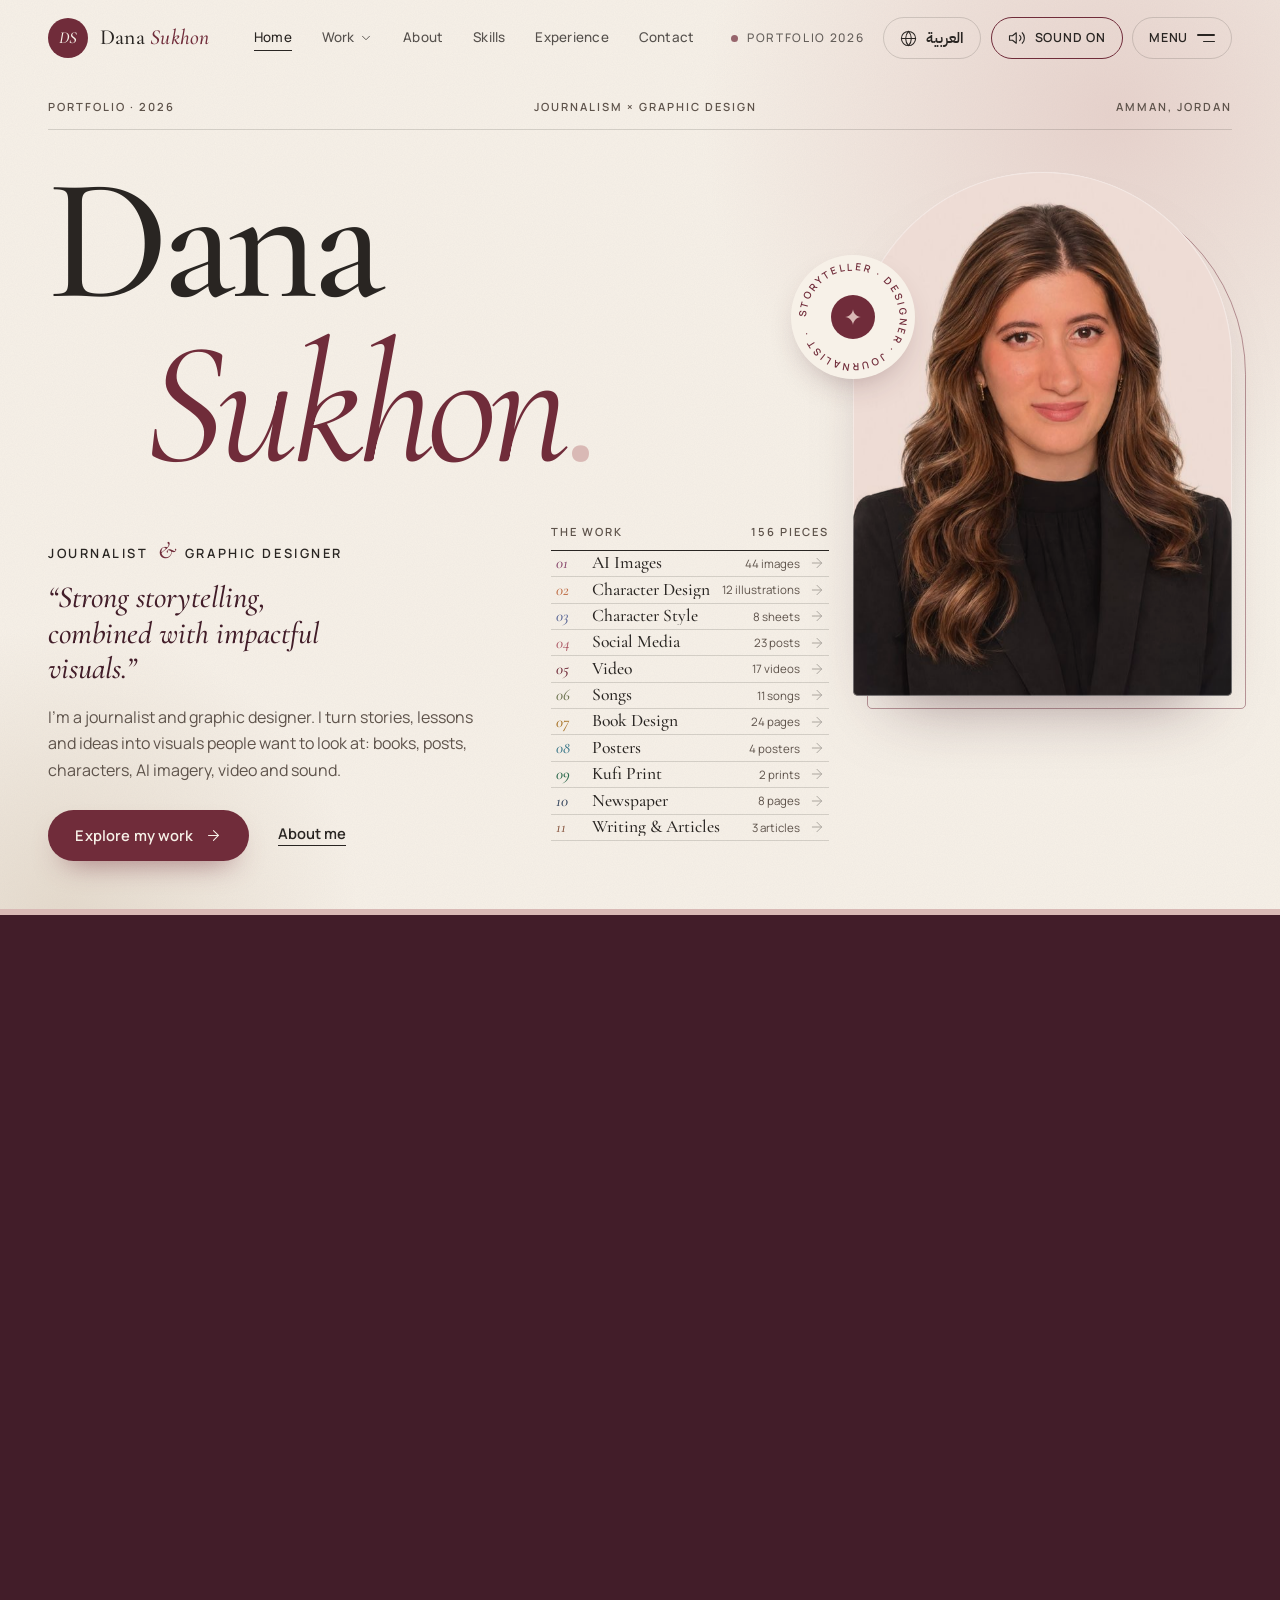
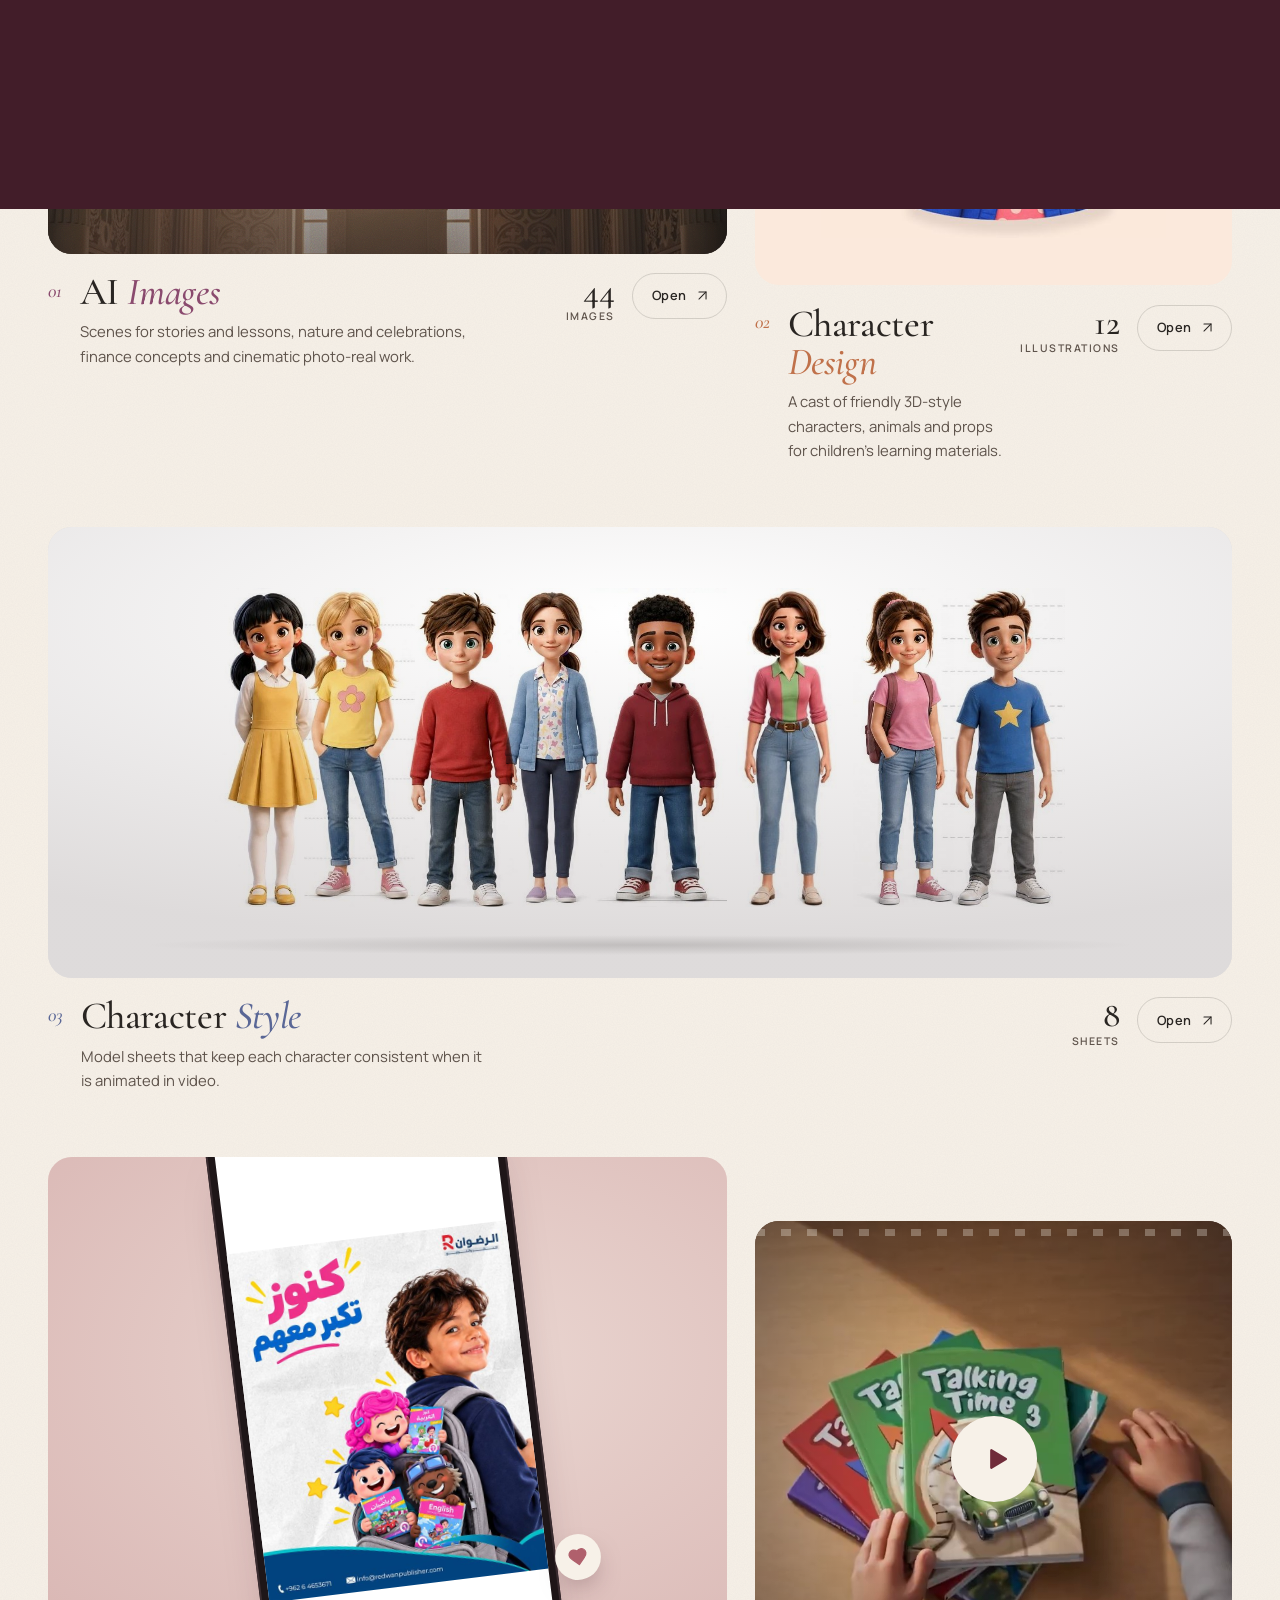
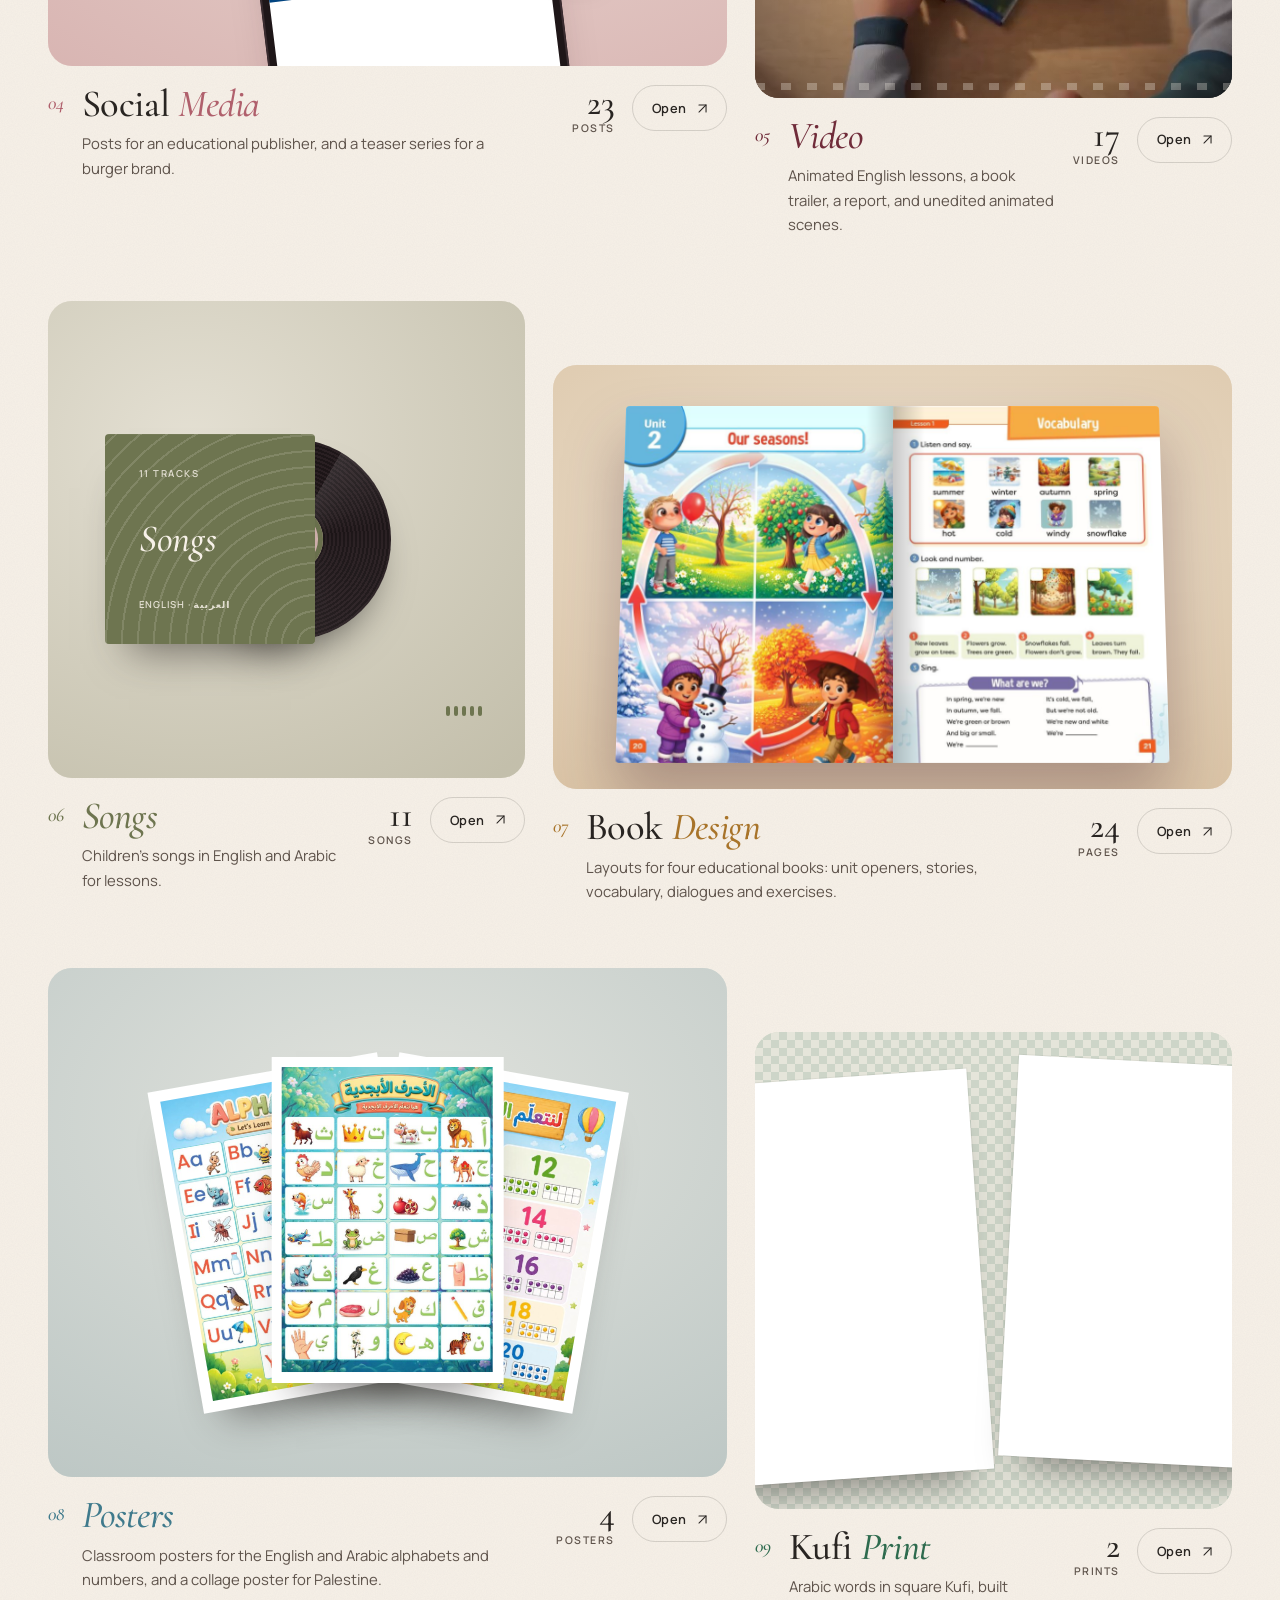
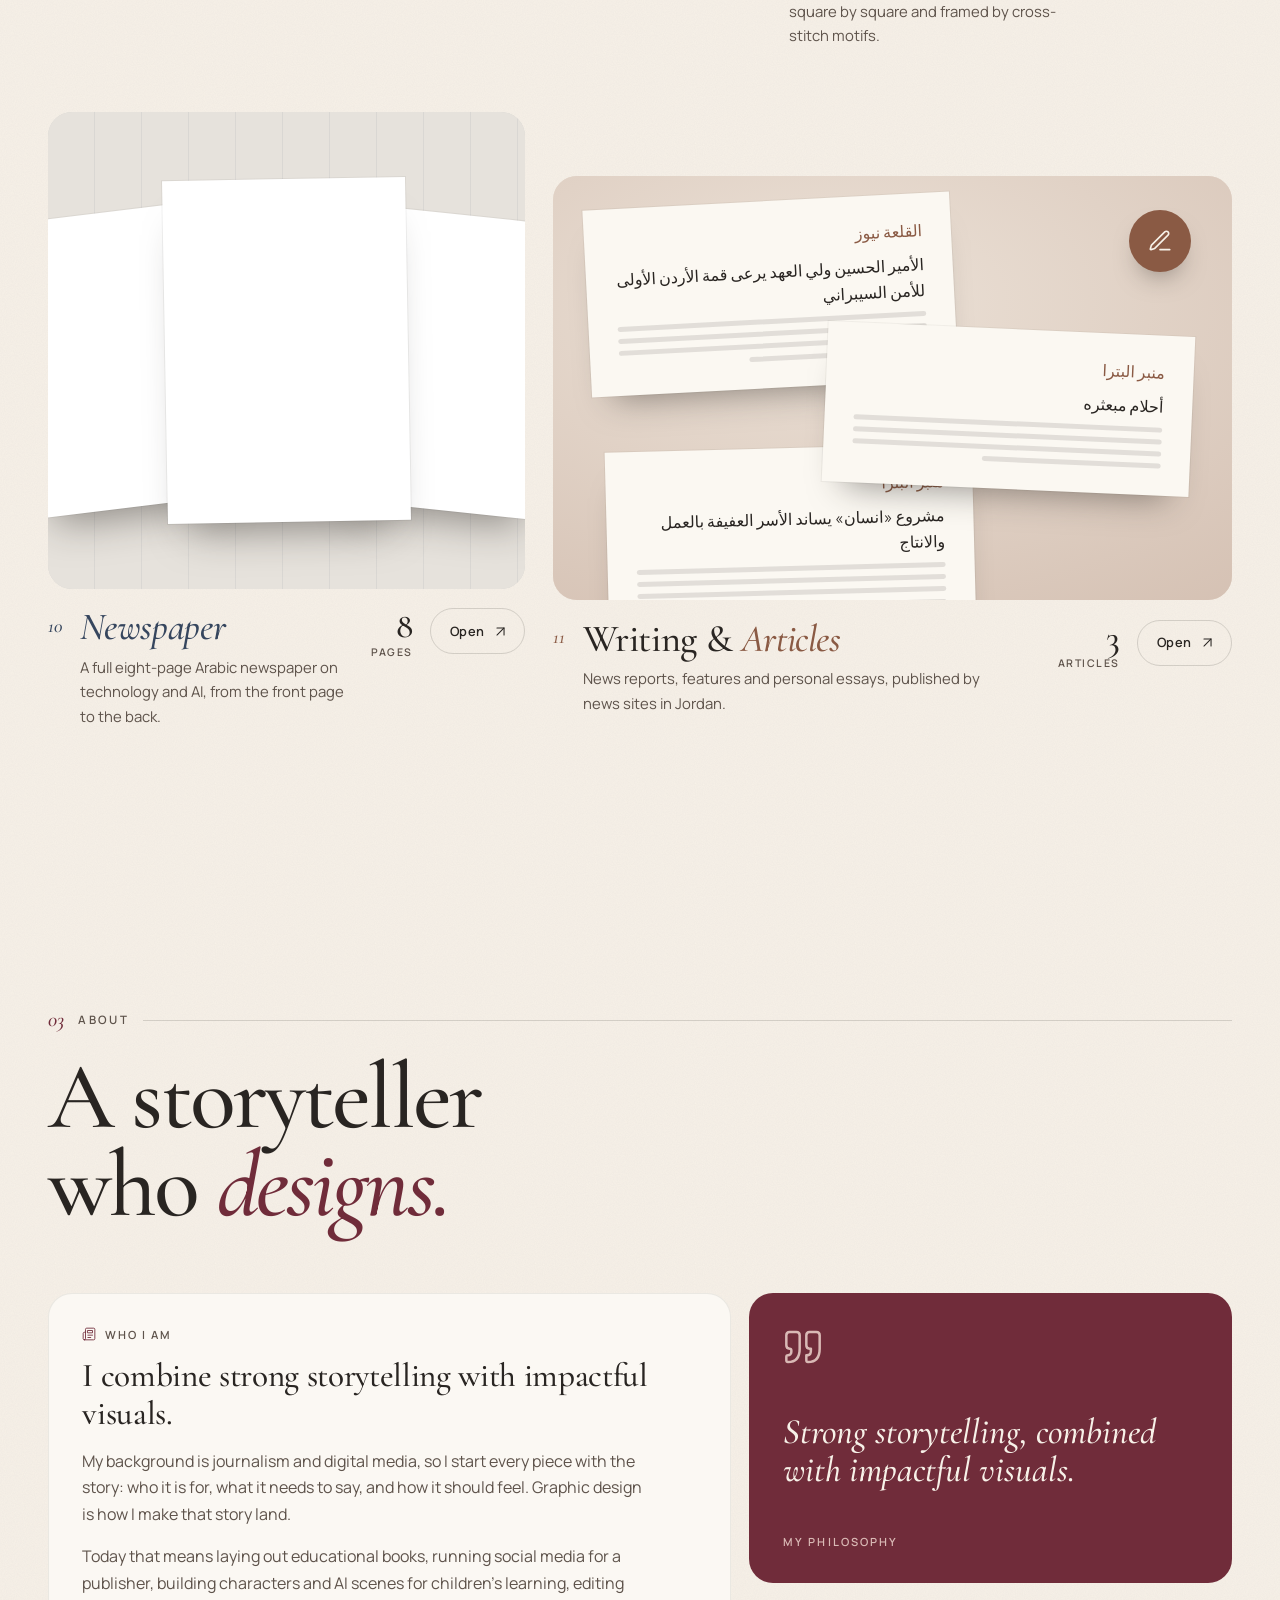
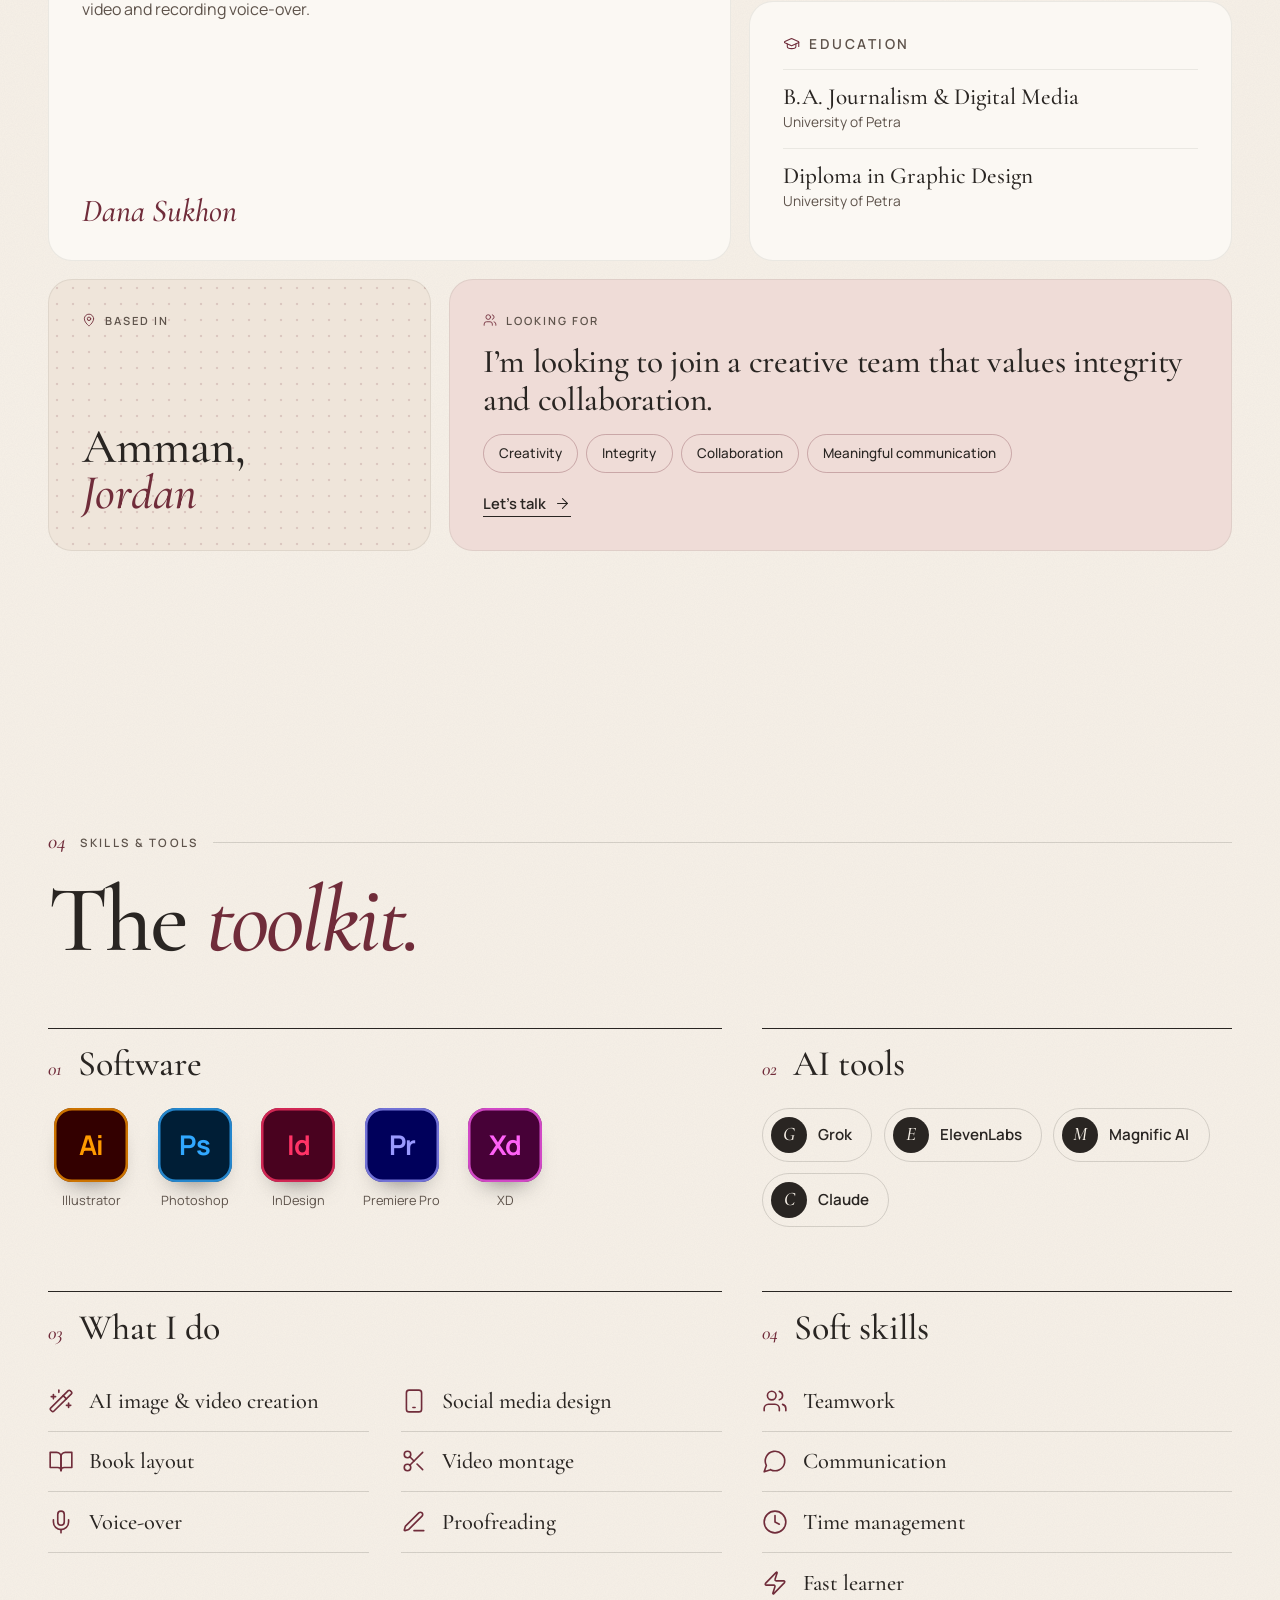
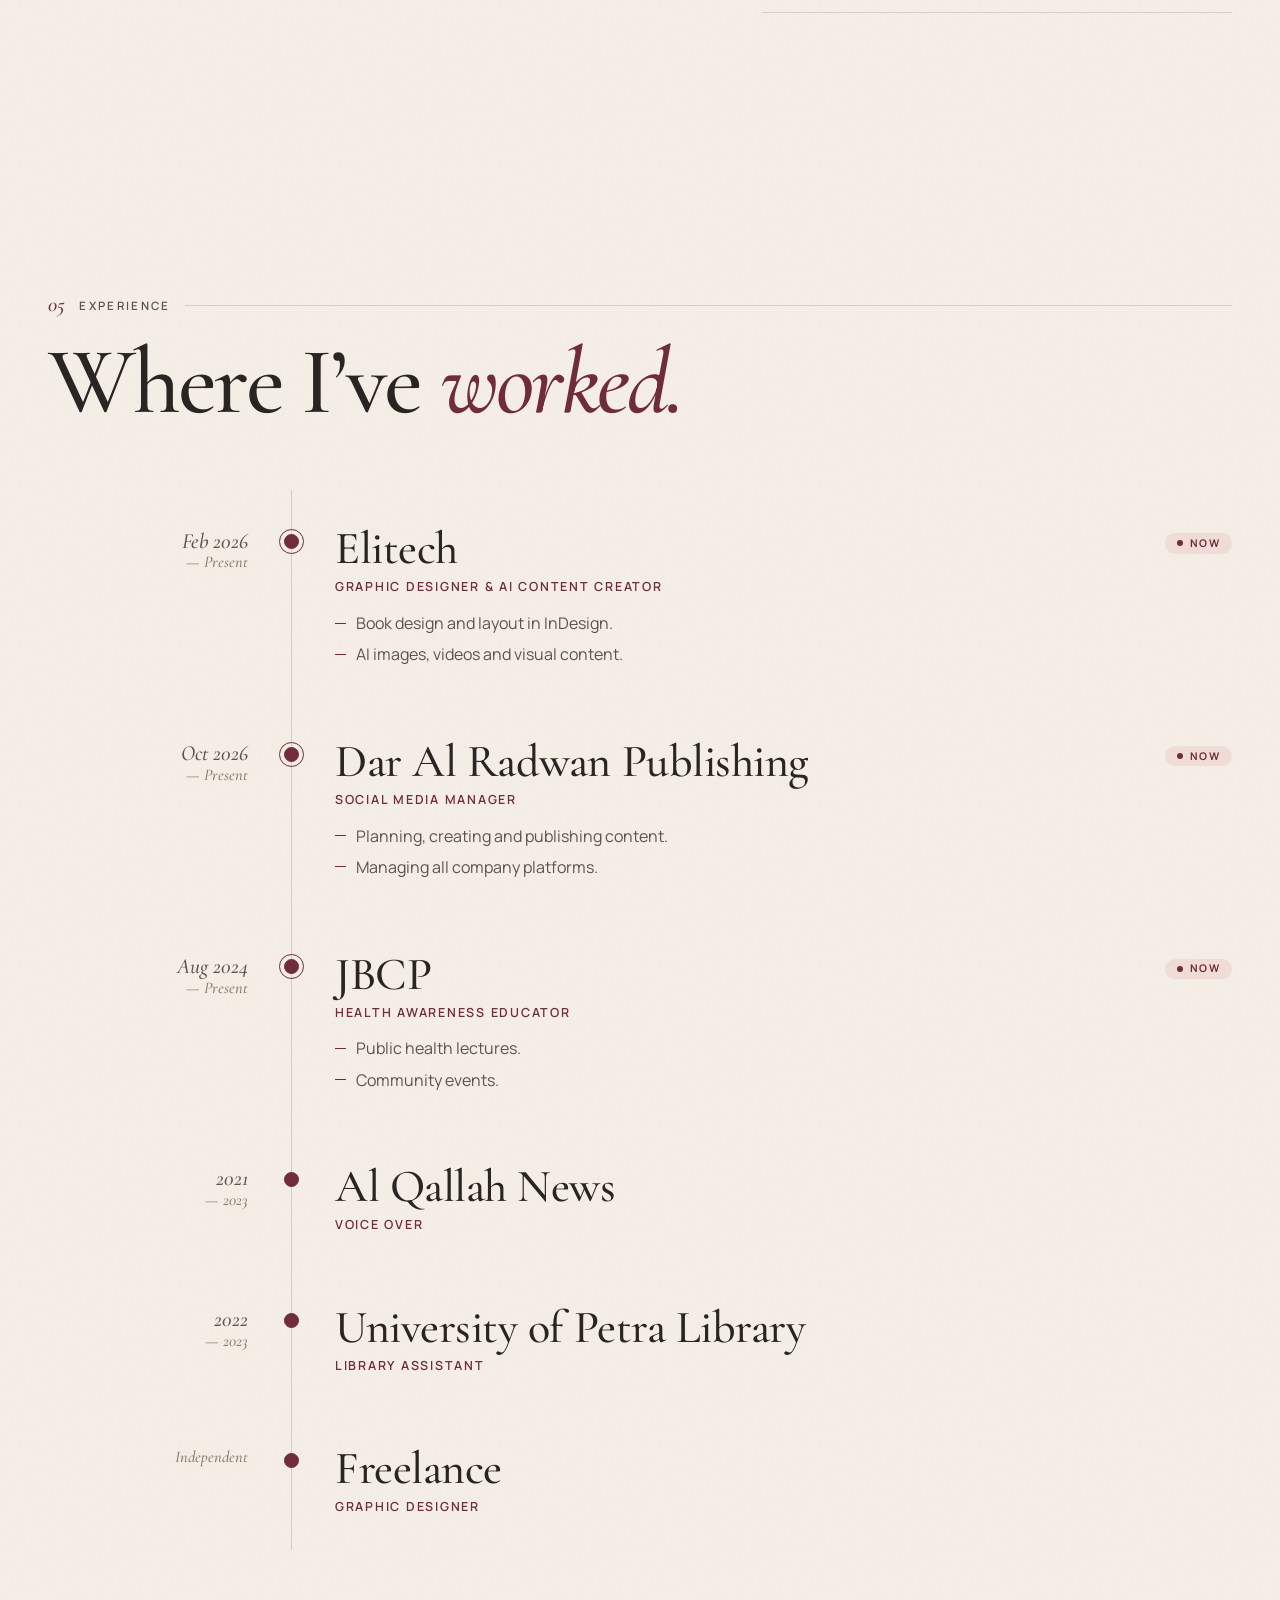
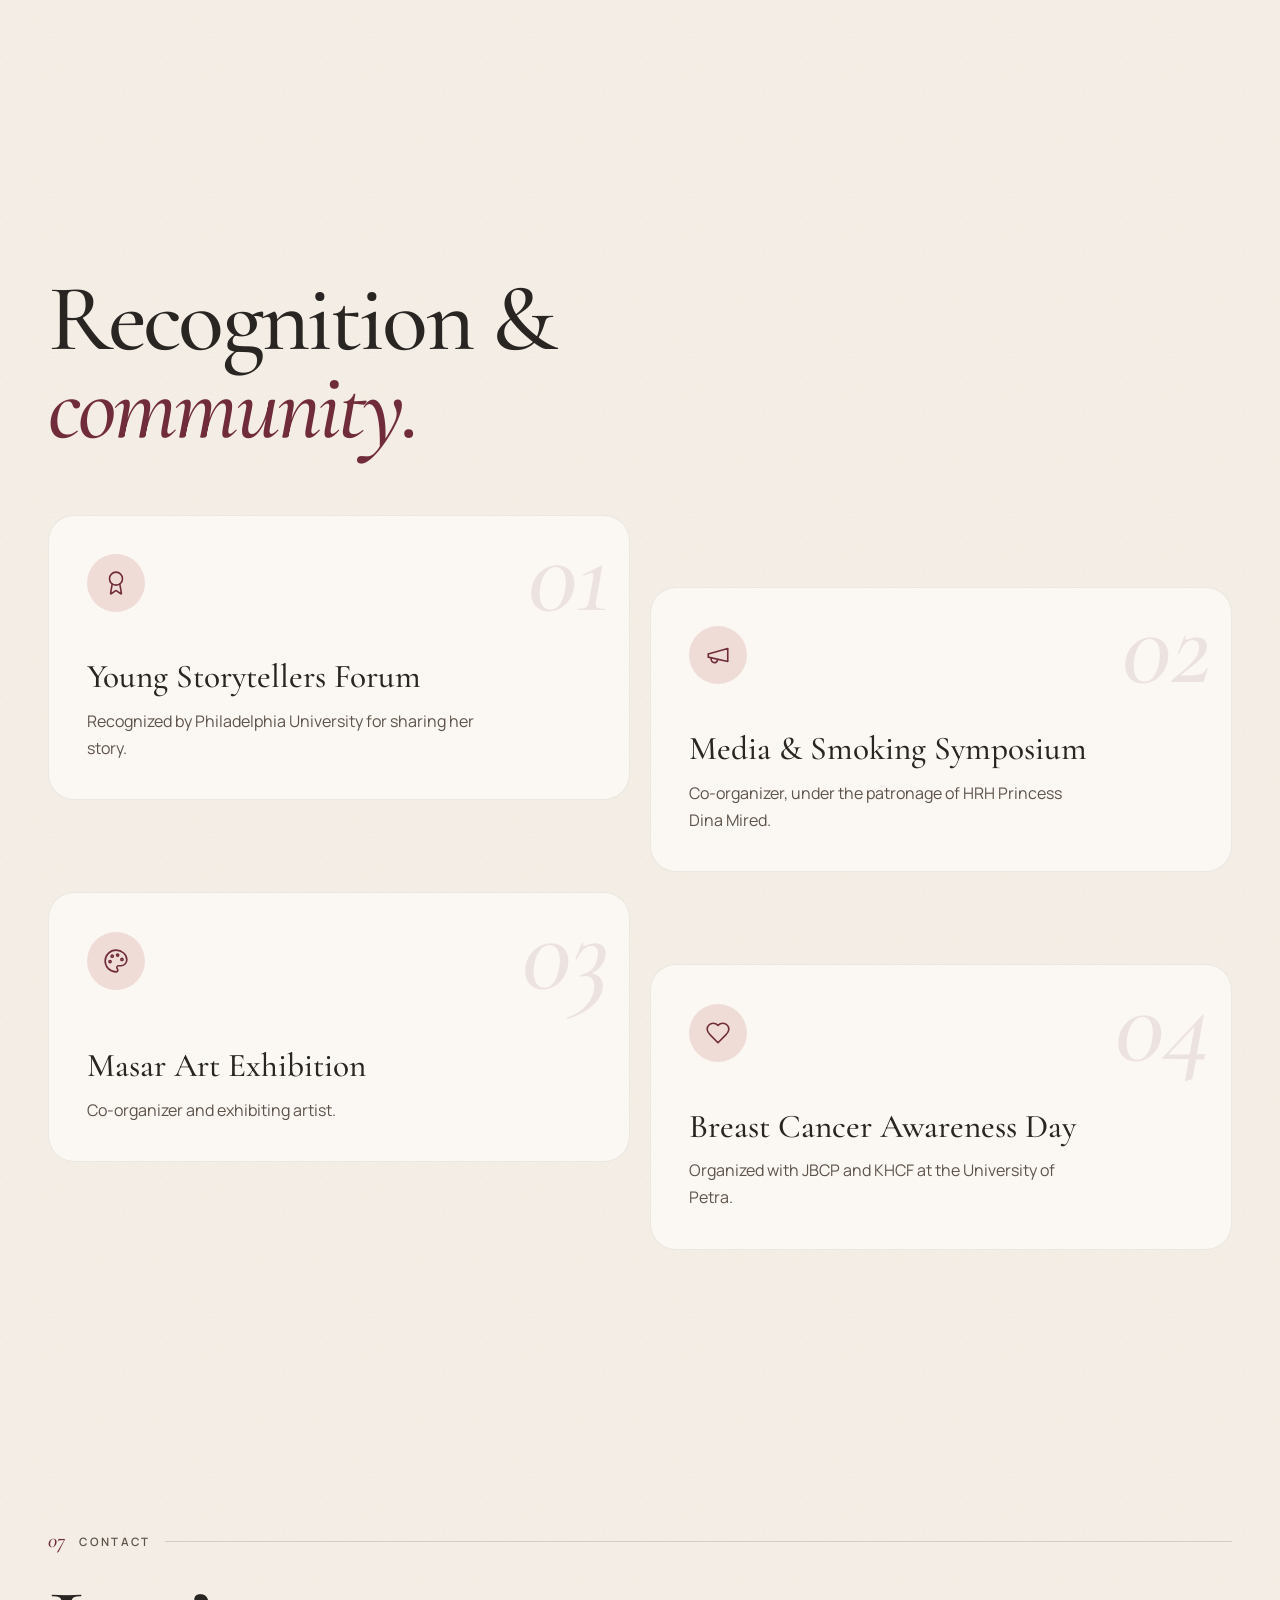
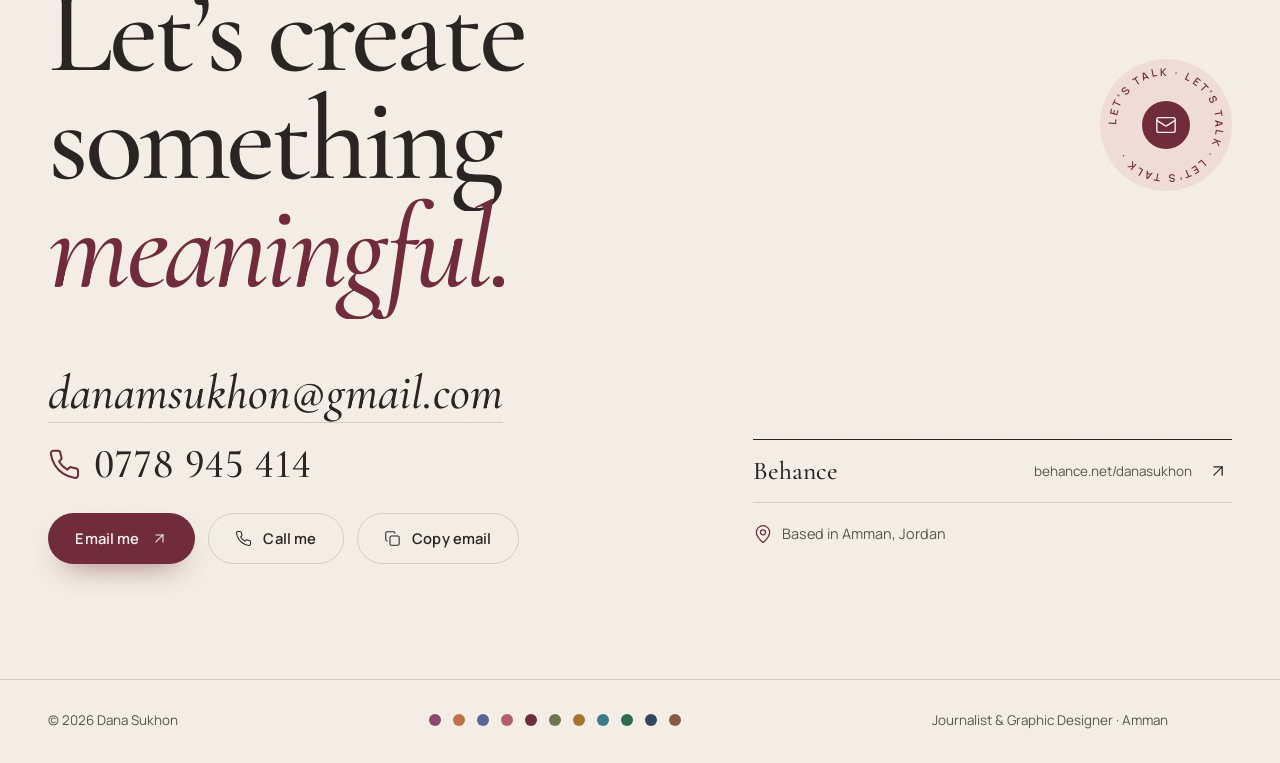
==== index.html @ 4d5aec6c "Arabic version with a language switch button" ====
<!doctype html>
<html lang="en">
<head>
  <meta charset="utf-8">
  <meta name="viewport" content="width=device-width, initial-scale=1, viewport-fit=cover">
  <title>Dana Sukhon · Journalist &amp; Graphic Designer</title>
  <meta name="description" content="Portfolio of Dana Sukhon, journalist and graphic designer in Amman, Jordan: newspaper design, articles, book design, social media, posters, Kufi prints, character design, character model sheets, AI images, video and children’s songs.">
  <meta name="theme-color" content="#F7F1E8">
  <meta property="og:type" content="website">
  <meta property="og:title" content="Dana Sukhon · Journalist & Graphic Designer">
  <meta property="og:description" content="Strong storytelling, combined with impactful visuals.">
  <meta property="og:image" content="assets/images/books/book1-a-p020.jpg">
  <link rel="icon" href="assets/favicon.svg" type="image/svg+xml">
  <link rel="preconnect" href="https://fonts.googleapis.com">
  <link rel="preconnect" href="https://fonts.gstatic.com" crossorigin>
  <link rel="stylesheet" href="https://fonts.googleapis.com/css2?family=Cormorant+Garamond:ital,wght@0,400;0,500;0,600;0,700;1,400;1,500;1,600&family=Manrope:wght@300;400;500;600;700&family=Amiri:ital,wght@0,400;0,700;1,400&family=UnifrakturMaguntia&family=IBM+Plex+Sans+Arabic:wght@300;400;500;600;700&family=Aref+Ruqaa:wght@400;700&display=swap">
  <link rel="stylesheet" href="css/styles.css?v=202611231559">
</head>
<body>
  <a class="skip" href="#main">Skip to content</a>
  <div class="progress" aria-hidden="true"><i></i></div>

  <header class="hdr" id="hdr"></header>

  <main id="main" tabindex="-1">
    <div class="view" id="view-home" data-view="home"></div>
    <div class="view" id="view-cat" data-view="cat" hidden></div>
  </main>

  <footer class="foot" id="foot"></footer>

  <button class="totop" type="button" aria-label="Back to top">
    <svg viewBox="0 0 40 40" aria-hidden="true"><circle cx="20" cy="20" r="18" pathLength="113"/></svg>
    <span class="totop-ic"></span>
  </button>

  <div class="curtain" aria-hidden="true"><span class="cu-title"></span></div>

  <div class="preloader" aria-hidden="true">
    <div class="pl-in">
      <div class="pl-name"><span>Dana</span> <em>Sukhon</em></div>
      <div class="pl-line"><i></i></div>
      <div class="pl-meta"><span>Journalist &amp; Graphic Designer</span><span class="pl-count">0%</span></div>
    </div>
  </div>

  <noscript><p class="noscript">This portfolio needs JavaScript to show the work. Please turn it on, or write to danamsukhon@gmail.com.</p></noscript>

  <script src="assets/images/manifest.js?v=202611231559"></script>
  <script src="js/data.js?v=202611231559"></script>
  <script src="js/i18n-data.js?v=202611231559"></script>
  <script src="js/i18n.js?v=202611231559"></script>
  <script src="js/icons.js?v=202611231559"></script>
  <script src="js/core.js?v=202611231559"></script>
  <script src="js/media.js?v=202611231559"></script>
  <script src="js/views.js?v=202611231559"></script>
  <script src="js/main.js?v=202611231559"></script>
  <script>document.querySelector(".totop-ic").innerHTML = DS.icon("arrow-up");</script>
</body>
</html>
---- css/styles.css ----
/* =====================================================================
   Dana Sukhon - portfolio
   Warm editorial: ivory paper, burgundy ink, dusty pink, serif headlines.
   Each work page swaps --acc for its own accent.
   ===================================================================== */

:root {
  --ivory: #F7F1E8;
  --ivory-2: #EFE5DA;
  --paper: #FBF8F3;
  --burgundy: #702C3A;
  --wine: #421D29;
  --pink: #D9B9B5;
  --blush: #EFDCD7;
  --beige: #CDBDAA;
  --ink: #292522;
  --ink-2: #5E534B;
  --ink-3: #8A7B6E;
  --night: #1C1416;
  --night-2: #261B1E;
  --gold: #E2C17E;
  --line: rgba(41, 37, 34, .16);
  --line-2: rgba(41, 37, 34, .08);
  --acc: var(--burgundy);

  --serif: "Cormorant Garamond", "Amiri", Georgia, "Times New Roman", serif;
  --sans: "Manrope", system-ui, -apple-system, "Segoe UI", Roboto, sans-serif;
  --ar: "Amiri", "Cormorant Garamond", serif;
  --mono: ui-monospace, "SFMono-Regular", Consolas, "Liberation Mono", monospace;

  --ease: cubic-bezier(.2, .7, .2, 1);
  --ease-out: cubic-bezier(.16, 1, .3, 1);
  --ease-io: cubic-bezier(.76, 0, .24, 1);
  --max: 1320px;
  --gut: clamp(16px, 4vw, 48px);
  --hdr: 76px;
  color-scheme: light;
}

/* ---------- base ---------- */
*, *::before, *::after { box-sizing: border-box; }
[hidden] { display: none !important; }
html { -webkit-text-size-adjust: 100%; scroll-behavior: smooth; overflow-x: clip; }
html.locked { overflow: hidden; }
body {
  margin: 0; min-height: 100vh; overflow-x: clip;
  background: var(--ivory);
  background-image: url("data:image/svg+xml,%3Csvg xmlns='http://www.w3.org/2000/svg' width='160' height='160'%3E%3Cfilter id='n'%3E%3CfeTurbulence type='fractalNoise' baseFrequency='.9' numOctaves='2' stitchTiles='stitch'/%3E%3CfeColorMatrix values='0 0 0 0 0.16 0 0 0 0 0.14 0 0 0 0 0.13 0 0 0 .05 0'/%3E%3C/filter%3E%3Crect width='100%25' height='100%25' filter='url(%23n)'/%3E%3C/svg%3E");
  color: var(--ink); font-family: var(--sans); font-size: 16px; line-height: 1.65; font-weight: 400;
  -webkit-font-smoothing: antialiased; text-rendering: optimizeLegibility;
  transition: background-color .6s;
}
html.dark-page body { background-color: var(--night); }
img { max-width: 100%; height: auto; display: block; }
a { color: inherit; }
button { font: inherit; color: inherit; }
h1, h2, h3, h4, p, ul, ol, dl, dd, figure, blockquote { margin: 0; }
ul, ol { padding: 0; list-style: none; }
em { font-style: italic; }
.ar { font-family: var(--ar); font-style: normal; }
:focus-visible { outline: 2px solid var(--burgundy); outline-offset: 3px; border-radius: 6px; }
.is-dark :focus-visible, .dark-page .hdr :focus-visible { outline-color: var(--pink); }
::selection { background: var(--pink); color: var(--wine); }
.ic { width: 1.15em; height: 1.15em; flex: none; vertical-align: -.2em; }
.wrap { width: 100%; max-width: calc(var(--max) + var(--gut) * 2); margin-inline: auto; padding-inline: var(--gut); }
.label { font: 600 .7rem/1.2 var(--sans); letter-spacing: .18em; text-transform: uppercase; color: var(--ink-2); display: inline-flex; align-items: center; gap: .55rem; }
.label .ic { width: 1.25em; height: 1.25em; color: var(--acc); }
.skip { position: fixed; left: 12px; top: -60px; z-index: 300; background: var(--wine); color: var(--ivory); padding: .7rem 1.1rem; border-radius: 999px; text-decoration: none; font-weight: 600; transition: top .3s; }
.skip:focus { top: 12px; }
main { outline: none; }
.noscript { padding: 3rem; font-size: 1.2rem; text-align: center; }

/* dark surfaces */
.is-dark {
  --line: rgba(239, 229, 218, .16); --line-2: rgba(239, 229, 218, .08);
  --ink-2: #C3B2A9; --ink-3: #9C8B82;
  color: var(--ivory-2);
}
.is-dark em { color: var(--pink); }

/* ---------- reveal & split headline motion ---------- */
[data-reveal] { opacity: 0; transform: translateY(30px); transition: opacity 1s var(--ease), transform 1.1s var(--ease-out); transition-delay: calc(var(--d, 0) * 110ms); }
[data-reveal].in { opacity: 1; transform: none; }
.w { display: inline-block; overflow: hidden; vertical-align: top; padding: 0 .04em .14em; margin: 0 -.04em -.14em; }
.wi { display: inline-block; transform: translateY(108%) rotate(4deg); transform-origin: left bottom; transition: transform 1.15s var(--ease-out); transition-delay: calc(var(--i) * 60ms); }
[data-split].in .wi { transform: none; }

/* ---------- buttons & links ---------- */
.btn {
  position: relative; isolation: isolate; overflow: hidden;
  display: inline-flex; align-items: center; justify-content: center; gap: .7rem;
  padding: 1rem 1.65rem; border-radius: 999px; border: 1px solid transparent;
  font: 600 .92rem/1 var(--sans); letter-spacing: .01em; text-decoration: none; cursor: pointer;
  transition: color .35s, border-color .35s, background-color .35s, transform .45s var(--ease), box-shadow .35s;
}
.btn .ic { transition: transform .45s var(--ease); }
.btn:hover .ic { transform: translateX(4px); }
.btn-primary { background: var(--burgundy); color: var(--ivory); box-shadow: 0 14px 30px -16px rgba(112, 44, 58, .8); }
.btn-primary::before { content: ""; position: absolute; inset: 0; z-index: -1; background: var(--wine); border-radius: inherit; transform: translateY(102%); transition: transform .5s var(--ease); }
.btn-primary:hover::before { transform: none; }
.btn-ghost { border-color: var(--line); background: transparent; color: inherit; }
.btn-ghost:hover { background: var(--ink); color: var(--ivory); border-color: var(--ink); }
.is-dark .btn-ghost:hover { background: var(--ivory); color: var(--wine); border-color: var(--ivory); }
.btn-sm { padding: .6rem 1rem; font-size: .8rem; }
.link-u {
  display: inline-flex; align-items: center; gap: .5rem; padding: 0 0 4px; border: 0; background: none; cursor: pointer;
  font: 600 .92rem/1.2 var(--sans); color: inherit; text-decoration: none;
  background-image: linear-gradient(currentColor, currentColor); background-repeat: no-repeat; background-size: 100% 1px; background-position: 0 100%;
}
.link-u:hover { animation: uline .75s var(--ease); }
.link-u .ic { transition: transform .4s var(--ease); }
.link-u:hover .ic { transform: translateX(3px); }
@keyframes uline { 0% { background-size: 100% 1px; background-position: 100% 100%; } 45% { background-size: 0 1px; background-position: 100% 100%; } 46% { background-position: 0 100%; } 100% { background-size: 100% 1px; background-position: 0 100%; } }
.round {
  width: 52px; height: 52px; flex: none; border-radius: 50%; border: 1px solid var(--line); background: transparent; color: inherit;
  display: grid; place-items: center; cursor: pointer; transition: background .3s, color .3s, border-color .3s, transform .3s var(--ease);
}
.round .ic { width: 20px; height: 20px; }
.round:hover:not(:disabled) { background: var(--ink); color: var(--ivory); border-color: var(--ink); }
.is-dark .round:hover:not(:disabled) { background: var(--ivory); color: var(--wine); border-color: var(--ivory); }
.round:active:not(:disabled) { transform: scale(.92); }
.round:disabled { opacity: .28; cursor: default; }
.chip-btn {
  display: inline-flex; align-items: center; gap: .55rem; padding: .55rem 1.05rem; border-radius: 999px;
  border: 1px solid var(--line); background: transparent; color: inherit; text-decoration: none; cursor: pointer;
  font: 500 .85rem/1 var(--sans); transition: background .3s, color .3s, border-color .3s;
}
.chip-btn span { font-size: .7rem; min-width: 1.6em; height: 1.6em; padding: 0 .35em; border-radius: 999px; display: inline-grid; place-items: center; background: var(--line-2); }
.chip-btn:hover { border-color: var(--acc); }
.chip-btn[aria-pressed="true"] { background: var(--acc); border-color: var(--acc); color: var(--ivory); }
.chip-btn[aria-pressed="true"] span { background: rgba(255, 255, 255, .2); }

/* ---------- progress bar & back to top ---------- */
.progress { position: fixed; inset: 0 0 auto; height: 2px; z-index: 70; pointer-events: none; }
.progress i { display: block; height: 100%; background: var(--page-acc, var(--burgundy)); transform-origin: left; transform: scaleX(0); }
.dark-page .progress i { background: var(--pink); }
.totop {
  position: fixed; right: 18px; bottom: 18px; z-index: 55; width: 54px; height: 54px; border-radius: 50%;
  border: 0; background: var(--paper); color: var(--ink); cursor: pointer; display: grid; place-items: center;
  box-shadow: 0 10px 30px -12px rgba(41, 37, 34, .35); opacity: 0; transform: translateY(20px) scale(.9); pointer-events: none;
  transition: opacity .4s, transform .5s var(--ease);
}
.totop.on { opacity: 1; transform: none; pointer-events: auto; }
.totop > svg { position: absolute; inset: 0; width: 100%; height: 100%; transform: rotate(-90deg); }
.totop circle { fill: none; stroke: var(--burgundy); stroke-width: 1.5; stroke-dasharray: 113; stroke-dashoffset: 113; }
.totop-ic .ic { width: 20px; height: 20px; transition: transform .4s var(--ease); }
.totop:hover .totop-ic .ic { transform: translateY(-3px); }
.dark-page .totop { background: var(--night-2); color: var(--ivory); }
.dark-page .totop circle { stroke: var(--pink); }

/* ---------- header ---------- */
.hdr { position: fixed; inset: 0 0 auto; z-index: 60; transition: transform .5s var(--ease), background-color .4s, border-color .4s, color .4s; border-bottom: 1px solid transparent; }
.hdr.solid { background: color-mix(in srgb, var(--ivory) 84%, transparent); -webkit-backdrop-filter: blur(16px) saturate(1.2); backdrop-filter: blur(16px) saturate(1.2); border-bottom-color: var(--line-2); }
.hdr.tuck { transform: translateY(-100%); }
.dark-page .hdr { color: var(--ivory); }
.dark-page .hdr.solid { background: color-mix(in srgb, var(--night) 82%, transparent); border-bottom-color: rgba(255, 255, 255, .08); }
.hdr-in { max-width: 1560px; margin: 0 auto; height: var(--hdr); padding: 0 var(--gut); display: flex; align-items: center; gap: 1.5rem; }
.brand { display: inline-flex; align-items: center; gap: .75rem; text-decoration: none; margin-inline-end: auto; }
.brand-mark { width: 40px; height: 40px; border-radius: 50%; background: var(--burgundy); color: var(--ivory); display: grid; place-items: center; font: italic 500 1.05rem/1 var(--serif); letter-spacing: .02em; transition: transform .6s var(--ease); }
.brand:hover .brand-mark { transform: rotate(-12deg) scale(1.06); }
.brand-name { font: 500 1.35rem/1 var(--serif); letter-spacing: .01em; }
.brand-name em { color: var(--burgundy); }
.dark-page .brand-name em { color: var(--pink); }
.hdr-nav { display: flex; gap: .25rem; }
.hdr-nav a { position: relative; padding: .5rem .8rem; text-decoration: none; font: 500 .84rem/1 var(--sans); letter-spacing: .02em; color: inherit; opacity: .78; transition: opacity .3s; }
.hdr-nav a::after { content: ""; position: absolute; left: .8rem; right: .8rem; bottom: .15rem; height: 1px; background: currentColor; transform: scaleX(0); transform-origin: right; transition: transform .45s var(--ease); }
.hdr-nav a:hover { opacity: 1; }
.hdr-nav a:hover::after, .hdr-nav a[aria-current="page"]::after { transform: scaleX(1); transform-origin: left; }
.hdr-nav a[aria-current="page"] { opacity: 1; }
.hdr-tools { display: flex; align-items: center; gap: .6rem; }
.where { display: inline-flex; align-items: center; gap: .55rem; font: 500 .74rem/1 var(--sans); letter-spacing: .14em; text-transform: uppercase; opacity: .7; margin-inline-end: .6rem; white-space: nowrap; }
.where .dot { width: 7px; height: 7px; border-radius: 50%; background: var(--burgundy); transition: background .4s; }
.hbtn { display: inline-flex; align-items: center; gap: .55rem; height: 42px; padding: 0 1rem; border-radius: 999px; border: 1px solid var(--line); background: transparent; color: inherit; cursor: pointer; font: 600 .78rem/1 var(--sans); letter-spacing: .06em; text-transform: uppercase; transition: background .3s, color .3s, border-color .3s; }
.dark-page .hdr .hbtn { border-color: rgba(255, 255, 255, .2); }
.hbtn:hover { background: var(--ink); color: var(--ivory); border-color: var(--ink); }
.dark-page .hdr .hbtn:hover { background: var(--ivory); color: var(--wine); }
.hbtn .ic { width: 18px; height: 18px; }
.sound-btn.on { border-color: var(--burgundy); }
.sound-btn.on .w1, .sound-btn.on .w2 { animation: wave 1.6s ease-in-out infinite; }
.sound-btn.on .w2 { animation-delay: .25s; }
@keyframes wave { 0%, 100% { opacity: 1; } 50% { opacity: .25; } }
.burger { display: grid; gap: 5px; width: 18px; }
.burger i { display: block; height: 1.5px; background: currentColor; border-radius: 2px; transition: transform .4s var(--ease), width .4s var(--ease); }
.burger i:last-child { width: 65%; justify-self: end; }
.menu-btn:hover .burger i:last-child { width: 100%; }

/* Work dropdown in the header */
.nav-drop { position: relative; }
.nav-drop > a { display: inline-flex; align-items: center; gap: .3rem; }
.nav-drop .chev { width: 14px; height: 14px; transition: transform .35s var(--ease); }
.nav-drop:hover .chev, .nav-drop:focus-within .chev { transform: rotate(180deg); }
.drop { position: absolute; top: calc(100% + 14px); left: 50%; width: 330px; padding: .9rem .6rem .6rem; border-radius: 20px; background: var(--paper); color: var(--ink); border: 1px solid var(--line-2); box-shadow: 0 30px 60px -30px rgba(66, 29, 41, .45); opacity: 0; visibility: hidden; transform: translate(-50%, 8px); transition: opacity .3s, transform .4s var(--ease), visibility .3s; }
.drop::before { content: ""; position: absolute; left: 0; right: 0; top: -16px; height: 16px; }
.nav-drop:hover .drop, .nav-drop:focus-within .drop { opacity: 1; visibility: visible; transform: translate(-50%, 0); }
.drop .label { display: block; padding: 0 .6rem .5rem; }
.hdr-nav .drop a { display: grid; grid-template-columns: 1.8rem 1fr auto; align-items: baseline; gap: .4rem; padding: .7rem .6rem; border-radius: 12px; opacity: 1; text-decoration: none; transition: background .25s; }
.hdr-nav .drop a::after { display: none; }
.hdr-nav .drop a:hover, .hdr-nav .drop a[aria-current="page"] { background: color-mix(in srgb, var(--c) 12%, transparent); }
.dr-no { font: italic 500 1rem/1 var(--serif); color: var(--c); }
.dr-t { font: 500 1.3rem/1 var(--serif); }
.dr-n { font-size: .72rem; color: var(--ink-2); }

/* discipline bar on work pages */
.cat-switch { display: none; border-top: 1px solid var(--line-2); }
html:not([data-view="home"]) .cat-switch { display: block; }
html:not([data-view="home"]) .hdr { background: color-mix(in srgb, var(--ivory) 90%, transparent); -webkit-backdrop-filter: blur(16px) saturate(1.2); backdrop-filter: blur(16px) saturate(1.2); border-bottom-color: var(--line-2); }
html.dark-page .hdr { background: color-mix(in srgb, var(--night) 88%, transparent); border-bottom-color: rgba(255, 255, 255, .08); }
.dark-page .cat-switch { border-top-color: rgba(255, 255, 255, .08); }
html:not([data-view="home"]) .where { display: none; }
.cs-in { max-width: 1560px; height: 52px; margin: 0 auto; padding: 0 var(--gut); display: flex; align-items: center; gap: .3rem; overflow-x: auto; scrollbar-width: none; }
.cs-in::-webkit-scrollbar { display: none; }
.cat-switch a { flex: none; display: inline-flex; align-items: center; gap: .45rem; padding: .5rem .9rem; border-radius: 999px; text-decoration: none; font: 500 .84rem/1 var(--sans); color: inherit; opacity: .8; transition: background .3s, color .3s, opacity .3s; }
.cat-switch a b { font-size: .68rem; font-weight: 600; opacity: .65; }
.cs-no { font: italic 500 .98rem/1 var(--serif); color: var(--c); }
.cat-switch a:hover { opacity: 1; background: color-mix(in srgb, var(--c, var(--ink)) 12%, transparent); }
.cat-switch a[aria-current="page"] { opacity: 1; background: var(--c); color: var(--ivory); }
.cat-switch a[aria-current="page"] .cs-no, .cat-switch a[aria-current="page"] b { color: rgba(255, 255, 255, .85); opacity: 1; }
.cs-all { border: 1px solid var(--line); margin-inline-end: .6rem; }
.dark-page .cs-all { border-color: rgba(255, 255, 255, .2); }
.cs-all .ic { width: 15px; height: 15px; }

/* ---------- full-screen menu ---------- */
.menu { position: fixed; inset: 0; z-index: 85; }
.menu-panel { position: absolute; inset: 0; background: var(--wine); color: var(--ivory); clip-path: inset(0 0 100% 0); transition: clip-path .75s var(--ease-io); overflow-y: auto; }
.menu.on .menu-panel { clip-path: inset(0 0 0 0); }
.menu-in { min-height: 100%; display: flex; flex-direction: column; padding-top: 18px; padding-bottom: 28px; }
.menu-top { height: calc(var(--hdr) - 18px); display: flex; justify-content: space-between; align-items: center; }
.menu-top .label { color: var(--pink); }
.menu-close { border-color: rgba(255, 255, 255, .25) !important; }
.menu-close:hover { background: var(--ivory) !important; color: var(--wine) !important; }
.menu-grid { flex: 1; display: grid; grid-template-columns: 1.25fr 1fr; gap: clamp(2rem, 6vw, 6rem); align-items: center; padding: 3vh 0; }
.menu-main .label { color: var(--pink); margin-bottom: .8rem; display: block; }
.menu-main li, .menu-work li { opacity: 0; transform: translateY(40px); transition: opacity .6s var(--ease), transform .8s var(--ease-out); transition-delay: calc(var(--i) * 55ms + 250ms); }
.menu.on .menu-main li, .menu.on .menu-work li { opacity: 1; transform: none; }
.menu-main a { display: flex; align-items: baseline; gap: 1.2rem; padding: .2rem 0; text-decoration: none; color: inherit; }
.mm-no { font: italic 400 1rem/1 var(--serif); color: var(--pink); width: 2rem; }
.mm-t { font: 500 clamp(1.9rem, 3.6vw, 3.1rem)/1.1 var(--serif); letter-spacing: -.02em; transition: transform .5s var(--ease), color .3s; display: inline-block; }
.menu-main a:hover .mm-t, .menu-main a[aria-current="page"] .mm-t { transform: translateX(14px); font-style: italic; color: var(--pink); }
.menu-work .label { color: var(--pink); margin-bottom: 1rem; display: block; }
.menu-work a { display: grid; grid-template-columns: 14px 1fr auto; gap: 1rem; align-items: center; padding: 1rem 0; border-bottom: 1px solid rgba(255, 255, 255, .12); text-decoration: none; color: inherit; transition: padding .4s var(--ease); }
.menu-work a:hover, .menu-work a[aria-current="page"] { padding-inline-start: .7rem; }
.menu-work .dot { width: 10px; height: 10px; border-radius: 50%; background: var(--c); box-shadow: 0 0 0 3px color-mix(in srgb, var(--c) 30%, transparent); }
.mw-t { font: 500 clamp(1.8rem, 3.4vw, 2.9rem)/1.05 var(--serif); }
.menu-work a:hover .mw-t, .menu-work a[aria-current="page"] .mw-t { font-style: italic; color: var(--pink); }
.mw-n { font-size: .78rem; color: var(--pink); letter-spacing: .06em; }
.menu-foot { display: flex; flex-wrap: wrap; gap: .8rem 2rem; align-items: center; padding-top: 1.4rem; border-top: 1px solid rgba(255, 255, 255, .12); font-size: .88rem; color: rgba(247, 241, 232, .8); }
.menu-foot a { display: inline-flex; gap: .5rem; align-items: center; text-decoration: none; }
.menu-foot a:hover { color: var(--pink); }
.menu-foot span { margin-inline-start: auto; }

/* ---------- page curtain ---------- */
.curtain { position: fixed; inset: 0; z-index: 95; background: var(--wine); display: grid; place-items: center; transform: translateY(101%); pointer-events: none; }
.curtain::before { content: ""; position: absolute; inset: 0 0 auto; height: 6px; background: var(--c, var(--pink)); }
.curtain.in { transform: none; transition: transform .62s var(--ease-io); pointer-events: auto; }
.curtain.in.out { transform: translateY(-101%); transition: transform .76s var(--ease-io); }
.cu-title { font: 500 clamp(3rem, 10vw, 9rem)/1 var(--serif); color: var(--ivory); letter-spacing: -.02em; opacity: 0; transform: translateY(40px); transition: opacity .45s .2s, transform .7s .2s var(--ease-out); padding: 0 var(--gut); text-align: center; }
.cu-title em { color: var(--pink); }
.curtain.in .cu-title { opacity: 1; transform: none; }
.curtain.in.out .cu-title { opacity: 0; transform: translateY(-40px); transition-delay: 0s; }

/* ---------- preloader ---------- */
.preloader { position: fixed; inset: 0; z-index: 120; background: var(--wine); color: var(--ivory); display: none; place-items: center; }
.preloader.on { display: grid; }
.preloader.done { transform: translateY(-100%); transition: transform 1s var(--ease-io); }
.pl-in { width: min(560px, 84vw); }
.pl-name { font: 500 clamp(3rem, 10vw, 6.4rem)/1 var(--serif); letter-spacing: -.02em; overflow: hidden; white-space: nowrap; }
.pl-name span, .pl-name em { display: inline-block; animation: plUp 1.1s var(--ease-out) both; }
.pl-name em { color: var(--pink); animation-delay: .12s; }
@keyframes plUp { from { transform: translateY(105%); } }
.pl-line { height: 1px; background: rgba(255, 255, 255, .15); margin: 1.4rem 0 .9rem; overflow: hidden; }
.pl-line i { display: block; height: 100%; background: var(--pink); transform-origin: left; animation: plLoad 1.5s var(--ease-io) forwards; }
@keyframes plLoad { from { transform: scaleX(0); } }
.pl-meta { display: flex; justify-content: space-between; font: 500 .72rem/1 var(--sans); letter-spacing: .16em; text-transform: uppercase; color: rgba(247, 241, 232, .7); }

/* ---------- custom cursor ---------- */
html.has-cursor, html.has-cursor a, html.has-cursor button, html.has-cursor [role="button"], html.has-cursor label { cursor: none; }
html.has-cursor input[type="range"] { cursor: pointer; }
.cursor { position: fixed; inset: 0 auto auto 0; z-index: 250; pointer-events: none; opacity: 0; transition: opacity .3s; }
.cursor.on { opacity: 1; }
.cursor.hide { opacity: 0; }
.c-dot { position: fixed; left: -3px; top: -3px; width: 6px; height: 6px; border-radius: 50%; background: var(--burgundy); transition: opacity .3s; }
.c-ring { position: fixed; left: -18px; top: -18px; width: 36px; height: 36px; border-radius: 50%; border: 1px solid rgba(112, 44, 58, .45); display: grid; place-items: center; transition: width .4s var(--ease), height .4s var(--ease), left .4s var(--ease), top .4s var(--ease), background-color .3s, border-color .3s, scale .2s; }
.c-label { font: 700 .66rem/1 var(--sans); letter-spacing: .16em; text-transform: uppercase; color: var(--ivory); opacity: 0; transition: opacity .25s; white-space: nowrap; }
.cursor.hover .c-ring { width: 58px; height: 58px; left: -29px; top: -29px; background: rgba(112, 44, 58, .07); }
.cursor.label .c-ring { width: 92px; height: 92px; left: -46px; top: -46px; background: var(--burgundy); border-color: transparent; }
.cursor.label .c-label { opacity: 1; }
.cursor.label .c-dot { opacity: 0; }
.cursor.down .c-ring { scale: .86; }
.dark-page .c-dot { background: var(--pink); }
.dark-page .c-ring { border-color: rgba(217, 185, 181, .55); }
.cursor.dark.label .c-ring { background: var(--pink); }
.cursor.dark .c-label { color: var(--wine); }

/* ---------- toast ---------- */
.toast { position: fixed; left: 50%; bottom: 90px; z-index: 130; display: inline-flex; align-items: center; gap: .6rem; padding: .8rem 1.2rem; border-radius: 999px; background: var(--wine); color: var(--ivory); font-weight: 600; font-size: .88rem; box-shadow: 0 16px 40px -16px rgba(0, 0, 0, .5); transform: translate(-50%, 20px); opacity: 0; pointer-events: none; transition: opacity .35s, transform .45s var(--ease); }
.toast.on { opacity: 1; transform: translate(-50%, 0); }
.toast .ic { color: var(--pink); }

/* =====================================================================
   HOME
   ===================================================================== */
.hero { position: relative; min-height: 100svh; padding: calc(var(--hdr) + 1.5rem) 0 4.5rem; overflow: hidden; }
.hero::before { content: ""; position: absolute; width: 70vw; height: 70vw; right: -22vw; top: -26vw; border-radius: 50%; background: radial-gradient(circle, rgba(217, 185, 181, .55), rgba(217, 185, 181, 0) 65%); pointer-events: none; }
.hero::after { content: ""; position: absolute; width: 50vw; height: 50vw; left: -20vw; bottom: -24vw; border-radius: 50%; background: radial-gradient(circle, rgba(205, 189, 170, .45), rgba(205, 189, 170, 0) 65%); pointer-events: none; }
.hero .wrap { position: relative; z-index: 1; display: grid; grid-template-columns: repeat(12, minmax(0, 1fr)); column-gap: 24px; align-items: start; }
.hero-stage { display: contents; }
.hero-top { grid-column: 1 / -1; display: flex; justify-content: space-between; gap: 1rem; padding-bottom: 1rem; border-bottom: 1px solid var(--line); }
.giant { grid-column: 1 / span 8; grid-row: 2; margin-top: clamp(1.5rem, 4vh, 3rem); font: 500 clamp(4.6rem, 13.6vw, 15rem)/.82 var(--serif); letter-spacing: -.04em; color: var(--ink); }
.g-line { display: block; overflow: hidden; padding: .02em .06em .1em 0; }
.g2 { padding-inline-start: .55em; }
.g2 em { color: var(--burgundy); font-weight: 400; }
.g-dot { color: var(--pink); }
.lt { display: inline-block; transform: translateY(112%); }
html.ready .lt { transform: none; transition: transform 1.25s var(--ease-out); transition-delay: calc(var(--k) * 55ms + 120ms); }
.portrait { grid-column: 9 / span 4; grid-row: 2 / span 2; position: relative; margin-top: clamp(1.6rem, 4.5vh, 3.4rem); opacity: 0; transform: translateY(40px); }
html.ready .portrait { opacity: 1; transform: none; transition: opacity 1.2s .55s, transform 1.4s .55s var(--ease-out); }
.arch { position: relative; aspect-ratio: 3 / 4.15; border-radius: 999px 999px 26px 26px; overflow: hidden; background: #EFDDD6; box-shadow: 0 40px 70px -40px rgba(66, 29, 41, .55); }
.arch::after { content: ""; position: absolute; inset: 0; border-radius: inherit; box-shadow: inset 0 0 0 1px rgba(255, 255, 255, .35); pointer-events: none; }
.arch img { width: 100%; height: 100%; object-fit: cover; object-position: 50% 18%; transform: scale(1.08); transition: transform 1.8s var(--ease-out); mix-blend-mode: multiply; }
html.ready .arch img { transform: scale(1); }
.portrait::before { content: ""; position: absolute; inset: 0; border-radius: 999px 999px 26px 26px; border: 1px solid var(--burgundy); transform: translate(14px, 14px); opacity: .45; }
.rot-badge { position: absolute; left: -62px; top: 16%; width: 124px; height: 124px; border-radius: 50%; background: var(--ivory); display: grid; place-items: center; box-shadow: 0 14px 36px -18px rgba(66, 29, 41, .45); }
.rot-badge > svg { position: absolute; inset: 0; width: 100%; height: 100%; animation: spin 22s linear infinite; }
.rot-badge text, .c-badge text { font: 600 9.6px var(--sans); letter-spacing: .24em; text-transform: uppercase; fill: var(--burgundy); }
.rb-core { width: 44px; height: 44px; border-radius: 50%; background: var(--burgundy); display: grid; place-items: center; }
.spk { width: 18px; height: 18px; fill: var(--pink); }
@keyframes spin { to { transform: rotate(360deg); } }
.who { grid-column: 1 / span 5; grid-row: 3; margin-top: clamp(2rem, 5vh, 3.5rem); display: flex; flex-direction: column; gap: 1.1rem; }
.role { font: 600 .8rem/1.2 var(--sans); letter-spacing: .2em; text-transform: uppercase; }
.role em { font: italic 500 1.5rem/1 var(--serif); color: var(--burgundy); letter-spacing: 0; text-transform: none; margin: 0 .15em; }
.statement { font: italic 500 clamp(1.6rem, 2.4vw, 2.2rem)/1.15 var(--serif); color: var(--wine); max-width: 22ch; }
.intro { color: var(--ink-2); max-width: 44ch; }
.ctas { display: flex; flex-wrap: wrap; align-items: center; gap: 1rem 1.8rem; margin-top: .6rem; }
.who > * { opacity: 0; transform: translateY(24px); }
html.ready .who > * { opacity: 1; transform: none; transition: opacity 1s, transform 1.1s var(--ease-out); }
html.ready .who > :nth-child(1) { transition-delay: .7s; } html.ready .who > :nth-child(2) { transition-delay: .8s; }
html.ready .who > :nth-child(3) { transition-delay: .9s; } html.ready .who > :nth-child(4) { transition-delay: 1s; }
/* hero work index: every discipline one click away, on the first screen */
.hero-index { grid-column: 6 / span 3; grid-row: 3; margin-top: clamp(1.4rem, 3.5vh, 2.6rem); opacity: 0; transform: translateY(24px); }
html.ready .hero-index { opacity: 1; transform: none; transition: opacity 1s .95s, transform 1.1s .95s var(--ease-out); }
.hi-head { display: flex; justify-content: space-between; padding-bottom: .7rem; border-bottom: 1px solid var(--ink); }
.hero-index a { display: grid; grid-template-columns: 1.7rem minmax(0, 1fr) auto 16px; align-items: center; gap: .55rem; padding: .2rem .3rem; border-bottom: 1px solid var(--line); text-decoration: none; transition: padding .45s var(--ease), background-color .3s, color .3s; }
.hi-no { font: italic 500 1rem/1 var(--serif); color: var(--c); }
.hi-t { font: 500 1.1rem/1.05 var(--serif); white-space: nowrap; overflow: hidden; text-overflow: ellipsis; }
.hi-n { font-size: .72rem; color: var(--ink-2); white-space: nowrap; }
.hi-go { width: 16px; height: 16px; opacity: .35; transition: opacity .3s, transform .45s var(--ease); }
.hero-index a:hover, .hero-index a:focus-visible { padding-inline-start: .8rem; background: color-mix(in srgb, var(--c) 10%, transparent); color: var(--c); }
.hero-index a:hover .hi-go, .hero-index a:focus-visible .hi-go { opacity: 1; transform: translateX(3px); }
.scroll-cue { position: absolute; left: var(--gut); bottom: -3rem; display: inline-flex; align-items: center; gap: .8rem; text-decoration: none; font: 600 .68rem/1 var(--sans); letter-spacing: .22em; text-transform: uppercase; color: var(--ink-2); }
.scroll-cue i { position: relative; width: 60px; height: 1px; background: var(--line); overflow: hidden; }
.scroll-cue i::after { content: ""; position: absolute; inset: 0; background: var(--burgundy); animation: cue 2.2s var(--ease-io) infinite; }
@keyframes cue { 0% { transform: translateX(-100%); } 60%, 100% { transform: translateX(100%); } }

/* marquee */
.marquee { position: relative; z-index: 2; background: var(--wine); color: var(--ivory); padding: 1.15rem 0; transform: rotate(-1.4deg) scale(1.03); overflow: hidden; box-shadow: 0 20px 40px -26px rgba(66, 29, 41, .6); }
.mq-track { display: flex; align-items: center; gap: 2.2rem; width: max-content; animation: marquee 48s linear infinite; }
.marquee:hover .mq-track { animation-play-state: paused; }
.mq-track span { font: 500 clamp(1.6rem, 3vw, 2.6rem)/1 var(--serif); white-space: nowrap; }
.mq-track span.it { font-style: italic; color: var(--pink); }
.mq-track .spk { width: 20px; height: 20px; fill: var(--pink); flex: none; }
@keyframes marquee { to { transform: translateX(-50%); } }

/* section scaffolding */
.sec { position: relative; padding: clamp(5rem, 11vw, 9.5rem) 0; scroll-margin-top: 10px; }
.hero { scroll-margin-top: 0; }
.sec-head { display: grid; grid-template-columns: repeat(12, minmax(0, 1fr)); column-gap: 24px; row-gap: 1.4rem; align-items: end; margin-bottom: clamp(2.6rem, 5vw, 4.6rem); }
.sec-no { grid-column: 1 / -1; display: flex; align-items: center; gap: .9rem; font: 600 .72rem/1 var(--sans); letter-spacing: .2em; text-transform: uppercase; color: var(--ink-2); }
.sec-no span { font: italic 500 1.3rem/1 var(--serif); letter-spacing: 0; color: var(--burgundy); }
.sec-no::after { content: ""; flex: 1; height: 1px; background: var(--line); }
.sec-title { grid-column: 1 / span 8; font: 500 clamp(2.9rem, 7.4vw, 6.6rem)/.93 var(--serif); letter-spacing: -.03em; }
.sec-title em, .say em { color: var(--burgundy); }
.sec-sub { grid-column: 9 / span 4; color: var(--ink-2); max-width: 32ch; font-size: 1.02rem; }

/* about bento */
.bento { display: grid; grid-template-columns: repeat(12, minmax(0, 1fr)); gap: 18px; }
.tile { position: relative; overflow: hidden; display: flex; flex-direction: column; gap: 1rem; padding: clamp(1.5rem, 2.6vw, 2.4rem); border-radius: 24px; background: var(--paper); border: 1px solid var(--line-2); transition: transform .6s var(--ease), box-shadow .6s var(--ease), opacity 1s var(--ease); }
.tile:hover { box-shadow: 0 30px 60px -36px rgba(66, 29, 41, .4); }
.tile.in:hover { transform: translateY(-5px); }
.t-lead { font: 500 clamp(1.65rem, 2.6vw, 2.35rem)/1.12 var(--serif); letter-spacing: -.01em; }
.t-story { grid-column: 1 / span 7; grid-row: span 2; }
.t-story p:not(.t-lead):not(.sign) { color: var(--ink-2); max-width: 56ch; }
.sign { margin-top: auto; padding-top: 1rem; font: italic 500 2rem/1 var(--serif); color: var(--burgundy); }
.t-quote { grid-column: 8 / span 5; background: var(--burgundy); color: var(--ivory); border-color: transparent; justify-content: space-between; min-height: 290px; }
.t-quote .label { color: var(--pink); }
.q-ic { width: 40px; height: 40px; color: var(--pink); }
.t-quote blockquote { font: italic 500 clamp(1.8rem, 2.8vw, 2.6rem)/1.08 var(--serif); }
.t-edu { grid-column: 8 / span 5; }
.t-edu li { display: flex; flex-direction: column; padding: .9rem 0; border-top: 1px solid var(--line-2); }
.t-edu b { font: 500 1.45rem/1.15 var(--serif); }
.t-edu span { font-size: .86rem; color: var(--ink-2); }
.t-loc { grid-column: 1 / span 4; background: var(--ivory-2); background-image: radial-gradient(rgba(112, 44, 58, .16) 1.2px, transparent 1.6px); background-size: 16px 16px; }
.t-loc .big { font: 500 clamp(2.4rem, 3.8vw, 3.4rem)/.95 var(--serif); margin-top: auto; }
.t-loc .big em { color: var(--burgundy); }
.t-look { grid-column: 5 / span 8; background: var(--blush); }
.values { display: flex; flex-wrap: wrap; gap: .5rem; }
.values span { padding: .45rem .95rem; border-radius: 999px; border: 1px solid rgba(112, 44, 58, .3); font-size: .84rem; font-weight: 500; transition: background .3s, color .3s; }
.values span:hover { background: var(--burgundy); color: var(--ivory); }
.t-look .link-u { align-self: flex-start; margin-top: .4rem; }

/* skills */
.skills-grid { display: grid; grid-template-columns: repeat(12, minmax(0, 1fr)); gap: 4rem 40px; }
.card header { display: flex; align-items: baseline; gap: 1rem; padding-top: 1.1rem; margin-bottom: 1.6rem; border-top: 1px solid var(--ink); }
.k-no { font: italic 500 1.2rem/1 var(--serif); color: var(--burgundy); }
.card h3 { font: 500 clamp(1.9rem, 2.8vw, 2.5rem)/1 var(--serif); }
.k-sw { grid-column: 1 / span 7; } .k-ai { grid-column: 8 / span 5; }
.k-do { grid-column: 1 / span 7; } .k-ss { grid-column: 8 / span 5; }
.apps { display: flex; flex-wrap: wrap; gap: 1.1rem; }
.app { display: flex; flex-direction: column; align-items: center; gap: .65rem; width: 86px; }
.app-ic { width: 74px; height: 74px; border-radius: 18px; background: var(--bg); color: var(--fg); display: grid; place-items: center; font: 700 1.7rem/1 var(--sans); letter-spacing: -.03em; box-shadow: inset 0 0 0 2.5px color-mix(in srgb, var(--fg) 75%, transparent), 0 14px 26px -16px rgba(0, 0, 0, .6); transition: transform .6s var(--ease); }
.app:hover .app-ic { transform: translateY(-8px) rotate(-7deg); }
.app-nm { font-size: .8rem; color: var(--ink-2); text-align: center; line-height: 1.25; }
.ai-chips { display: flex; flex-wrap: wrap; gap: .7rem; }
.ai-chips li { display: inline-flex; align-items: center; gap: .7rem; padding: .5rem 1.2rem .5rem .5rem; border-radius: 999px; border: 1px solid var(--line); font-weight: 600; font-size: .95rem; transition: background .35s, color .35s, border-color .35s; }
.mono-ic { width: 36px; height: 36px; border-radius: 50%; background: var(--ink); color: var(--ivory); display: grid; place-items: center; font: italic 500 1.2rem/1 var(--serif); transition: background .35s, color .35s; }
.ai-chips li:hover { background: var(--ink); color: var(--ivory); border-color: var(--ink); }
.ai-chips li:hover .mono-ic { background: var(--pink); color: var(--wine); }
.do-list { display: grid; grid-template-columns: 1fr 1fr; column-gap: 2rem; }
.do-list li, .soft-list li { display: flex; align-items: center; gap: .95rem; padding: 1.05rem 0; border-bottom: 1px solid var(--line); font: 500 1.4rem/1.15 var(--serif); transition: padding .45s var(--ease), color .3s; }
.do-list li:hover, .soft-list li:hover { padding-inline-start: .6rem; color: var(--burgundy); }
.do-list .ic, .soft-list .ic { width: 26px; height: 26px; color: var(--burgundy); }
.ic.draw path, .ic.draw circle, .ic.draw rect { stroke-dasharray: 160; stroke-dashoffset: 0; }
li:hover > .ic.draw path, li:hover > .ic.draw circle, li:hover > .ic.draw rect,
.honor:hover .ic.draw path, .honor:hover .ic.draw circle, .honor:hover .ic.draw rect { animation: draw 1s var(--ease) both; }
@keyframes draw { from { stroke-dashoffset: 160; } to { stroke-dashoffset: 0; } }

/* experience timeline */
.timeline { position: relative; --p: 0; }
.tl-line { position: absolute; top: 0; bottom: 0; left: calc(200px + 36px + 7px); width: 1px; background: var(--line); }
.tl-line i { position: absolute; inset: 0; background: var(--burgundy); transform-origin: top; transform: scaleY(var(--p)); }
.tl-item { position: relative; display: grid; grid-template-columns: 200px 15px minmax(0, 1fr); column-gap: 36px; padding: 2.2rem 0; }
.tl-date { text-align: end; font: italic 500 1.35rem/1.15 var(--serif); color: var(--ink-2); padding-top: .2rem; }
.tl-date .to { display: block; font-size: 1.02rem; color: var(--ink-3); }
.tl-dot { position: relative; z-index: 1; width: 15px; height: 15px; margin-top: .55rem; border-radius: 50%; border: 1px solid var(--burgundy); background: var(--ivory); transition: background .6s .3s, transform .6s var(--ease); }
.tl-item.in .tl-dot { background: var(--burgundy); }
.tl-item.now .tl-dot::after { content: ""; position: absolute; inset: -6px; border-radius: 50%; border: 1px solid var(--burgundy); animation: ping 2.4s var(--ease) infinite; }
@keyframes ping { 0% { transform: scale(.6); opacity: .9; } 100% { transform: scale(1.9); opacity: 0; } }
.tl-body { position: relative; padding-inline-end: 5rem; }
.tl-body h3 { font: 500 clamp(1.9rem, 3.6vw, 3rem)/1 var(--serif); letter-spacing: -.01em; transition: color .3s, transform .5s var(--ease); }
.tl-item:hover h3 { color: var(--burgundy); transform: translateX(6px); }
.tl-role { margin-top: .5rem; font: 600 .78rem/1.3 var(--sans); letter-spacing: .14em; text-transform: uppercase; color: var(--burgundy); }
.tl-body ul { margin-top: .9rem; display: grid; gap: .3rem; }
.tl-body li { position: relative; padding-inline-start: 1.3rem; color: var(--ink-2); }
.tl-body li::before { content: ""; position: absolute; left: 0; top: .78em; width: .7rem; height: 1px; background: var(--burgundy); }
.now-tag { position: absolute; right: 0; top: .5rem; display: inline-flex; align-items: center; gap: .45rem; padding: .3rem .7rem; border-radius: 999px; background: var(--blush); color: var(--burgundy); font: 700 .66rem/1 var(--sans); letter-spacing: .16em; text-transform: uppercase; }
.now-tag i { width: 6px; height: 6px; border-radius: 50%; background: var(--burgundy); animation: wave 1.6s infinite; }

/* honors */
.honor-grid { display: grid; grid-template-columns: repeat(2, minmax(0, 1fr)); gap: 20px; align-items: start; }
.honor:nth-child(even) { margin-top: 4.5rem; }
.honor { position: relative; overflow: hidden; display: flex; flex-direction: column; gap: .8rem; min-height: 270px; padding: clamp(1.6rem, 3vw, 2.4rem); border-radius: 26px; background: var(--paper); border: 1px solid var(--line-2); transition: background-color .55s var(--ease), color .55s var(--ease), opacity 1s var(--ease), transform 1.1s var(--ease-out); }
.h-no { position: absolute; right: 1.2rem; top: .2rem; font: italic 500 7rem/1 var(--serif); color: rgba(112, 44, 58, .1); transition: color .55s, transform .8s var(--ease); }
.h-ic { width: 58px; height: 58px; border-radius: 50%; background: var(--blush); color: var(--burgundy); display: grid; place-items: center; margin-bottom: auto; transition: background .55s, color .55s; }
.h-ic .ic { width: 26px; height: 26px; }
.honor h3 { font: 500 clamp(1.7rem, 2.6vw, 2.2rem)/1.05 var(--serif); margin-top: 2.2rem; }
.honor p { color: var(--ink-2); transition: color .55s; max-width: 40ch; }
.honor:hover { background: var(--burgundy); color: var(--ivory); }
.honor:hover p { color: rgba(247, 241, 232, .82); }
.honor:hover .h-no { color: rgba(247, 241, 232, .14); transform: translateY(8px) rotate(-6deg); }
.honor:hover .h-ic { background: rgba(247, 241, 232, .14); color: var(--ivory); }

/* work doors */
.doors { display: grid; grid-template-columns: repeat(12, minmax(0, 1fr)); gap: clamp(3rem, 5vw, 4.5rem) 28px; align-items: start; }
.door { display: flex; flex-direction: column; gap: 1.2rem; text-decoration: none; color: inherit; }
/* covers alternate wide | narrow, then narrow | wide (slots s0–s3); "wide" takes a full row */
.doors > .lay-wide { grid-column: 1 / -1; --ar: 21 / 8; }
.doors > .lay-s0 { grid-column: 1 / span 7; --ar: 4 / 3; }
.doors > .lay-s1 { grid-column: 8 / span 5; --ar: 1 / 1; margin-top: 4rem; }
.doors > .lay-s2 { grid-column: 1 / span 5; --ar: 1 / 1; }
.doors > .lay-s3 { grid-column: 6 / span 7; --ar: 16 / 10; margin-top: 4rem; }
.door-media { position: relative; overflow: hidden; aspect-ratio: var(--ar); border-radius: 24px; background: color-mix(in srgb, var(--acc) 16%, var(--ivory)); isolation: isolate; transition: border-radius .6s var(--ease); }
.door:hover .door-media { border-radius: 40px; }
.door-info { display: grid; grid-template-columns: auto minmax(0, 1fr) auto auto; gap: 1.1rem; align-items: start; }
.door-no { font: italic 500 1.2rem/1 var(--serif); color: var(--acc); padding-top: .55rem; }
.door-txt h3 { font: 500 clamp(1.9rem, 3vw, 2.8rem)/1 var(--serif); letter-spacing: -.01em; }
.door-txt h3 em { color: var(--acc); }
.door-txt p { margin-top: .5rem; color: var(--ink-2); font-size: .93rem; max-width: 46ch; }
.door-count { display: flex; flex-direction: column; align-items: flex-end; font: 600 .66rem/1 var(--sans); letter-spacing: .14em; text-transform: uppercase; color: var(--ink-2); }
.door-count b { font: 500 2.2rem/1 var(--serif); letter-spacing: 0; color: var(--ink); margin-bottom: .2rem; }
.door-go { height: 46px; padding: 0 .95rem 0 1.15rem; border-radius: 999px; border: 1px solid var(--line); display: inline-flex; align-items: center; gap: .45rem; font: 600 .8rem/1 var(--sans); letter-spacing: .04em; transition: background .45s, color .45s, border-color .45s; }
.door-go .ic { width: 17px; height: 17px; transition: transform .6s var(--ease); }
.door:hover .door-go { background: var(--acc); border-color: var(--acc); color: var(--ivory); }
.door:hover .door-go .ic { transform: rotate(45deg); }
.cv { position: absolute; inset: 0; display: grid; place-items: center; }
.cv img { transition: transform 1.2s var(--ease); }
/* books cover: an open spread */
.cv-book { background: radial-gradient(110% 90% at 50% 35%, color-mix(in srgb, var(--acc) 14%, var(--ivory)), color-mix(in srgb, var(--acc) 34%, var(--ivory-2))); perspective: 1600px; }
.cv-spread { display: flex; width: 80%; transform: rotateX(10deg) translateY(4px); transform-style: preserve-3d; filter: drop-shadow(0 34px 30px rgba(66, 29, 41, .32)); transition: transform 1s var(--ease); }
.cv-pg { position: relative; flex: 1; aspect-ratio: 820 / 1093; overflow: hidden; background: #fff; transition: transform 1s var(--ease); }
.cv-pg img { width: 100%; height: 100%; object-fit: cover; }
.cv-pg.l { border-radius: 4px 0 0 4px; transform-origin: right center; }
.cv-pg.r { border-radius: 0 4px 4px 0; transform-origin: left center; }
.cv-pg.l::after, .cv-pg.r::after { content: ""; position: absolute; inset: 0; pointer-events: none; }
.cv-pg.l::after { background: linear-gradient(to left, rgba(0, 0, 0, .2), transparent 10%); }
.cv-pg.r::after { background: linear-gradient(to right, rgba(0, 0, 0, .22), transparent 12%); }
.door:hover .cv-spread { transform: rotateX(0) translateY(-8px); }
.door:hover .cv-pg.l { transform: rotateY(9deg); }
.door:hover .cv-pg.r { transform: rotateY(-9deg); }
/* social cover: a phone with one post */
.cv-social { background: radial-gradient(90% 80% at 60% 40%, color-mix(in srgb, var(--acc) 18%, var(--ivory)), color-mix(in srgb, var(--acc) 36%, var(--ivory-2))); }
.cv-phone { position: relative; width: 44%; aspect-ratio: 9 / 18.5; padding: 9px; border-radius: 34px; background: #1E1618; transform: rotate(-7deg); box-shadow: 0 40px 50px -30px rgba(66, 29, 41, .6), inset 0 0 0 2px #3a2c30; transition: transform 1s var(--ease); display: flex; flex-direction: column; justify-content: center; overflow: hidden; }
.cv-phone::before { content: ""; position: absolute; inset: 9px; border-radius: 26px; background: #fff; }
.cv-phone img { position: relative; width: 100%; aspect-ratio: 4 / 5; object-fit: cover; }
.cv-notch { position: absolute; top: 15px; left: 50%; transform: translateX(-50%); width: 34%; height: 12px; border-radius: 10px; background: #1E1618; z-index: 2; }
.cv-like { position: absolute; right: 18%; bottom: 16%; width: 54px; height: 54px; border-radius: 50%; background: var(--ivory); color: var(--acc); display: grid; place-items: center; box-shadow: 0 14px 30px -12px rgba(66, 29, 41, .5); transform: scale(.85) rotate(-10deg); transition: transform .7s var(--ease); }
.cv-like .ic { width: 24px; height: 24px; fill: currentColor; }
.door:hover .cv-phone { transform: rotate(0) scale(1.04); }
.door:hover .cv-like { transform: scale(1.12) rotate(6deg); }
/* newspaper cover: three pages laid on newsprint */
.cv-news { display: flex; align-items: center; justify-content: center; background-color: color-mix(in srgb, var(--acc) 7%, #F3EEE6);
  background-image: repeating-linear-gradient(90deg, transparent 0 46px, rgba(54, 70, 94, .07) 46px 47px); }
.cv-np { display: block; height: 82%; aspect-ratio: 1800 / 2545; margin: 0 -1.5%; background: #fff; box-shadow: 0 30px 40px -24px rgba(41, 37, 34, .5), 0 0 0 1px rgba(41, 37, 34, .06); transition: transform 1s var(--ease); }
.cv-np img { width: 100%; height: 100%; object-fit: cover; }
.cv-np.np0 { transform: rotate(-7deg) translateY(3%); }
.cv-np.np1 { position: relative; z-index: 2; height: 90%; transform: rotate(-1deg); }
.cv-np.np2 { transform: rotate(6deg) translateY(4%); }
.door:not(.lay-wide) .cv-np { height: 62%; margin: 0 -6%; }
.door:not(.lay-wide) .cv-np.np1 { height: 72%; }
.door:hover .cv-np.np0 { transform: rotate(-10deg) translate(-8%, 2%); }
.door:hover .cv-np.np1 { transform: rotate(0) translateY(-3%) scale(1.03); }
.door:hover .cv-np.np2 { transform: rotate(9deg) translate(8%, 3%); }

/* writing cover: three clippings with the real Arabic headlines */
.cv-writing { background: radial-gradient(100% 90% at 40% 30%, color-mix(in srgb, var(--acc) 10%, var(--ivory)), color-mix(in srgb, var(--acc) 26%, var(--ivory-2))); }
.cv-clip { position: absolute; width: 54%; padding: 3.6% 4.2% 4%; display: flex; flex-direction: column; gap: .45rem; background: #FBF8F2; box-shadow: 0 24px 34px -22px rgba(41, 37, 34, .5), 0 0 0 1px rgba(41, 37, 34, .05); transition: transform 1s var(--ease); }
.cv-clip small { font: 700 .82rem/1 var(--ar); color: var(--acc); text-align: start; }
.cv-clip b { font: 700 clamp(.9rem, 1.55vw, 1.3rem)/1.5 var(--ar); color: var(--ink); text-align: start; }
.cv-clip i { display: block; height: 5px; margin-inline-start: auto; width: 100%; border-radius: 3px; background: rgba(41, 37, 34, .12); }
.cv-clip i:last-child { width: 58%; }
.cv-clip.cw0 { left: 5%; top: 6%; transform: rotate(-3deg); }
.cv-clip.cw1 { left: 40%; top: 36%; z-index: 2; transform: rotate(2.5deg); }
.cv-clip.cw2 { left: 8%; top: 64%; transform: rotate(-1.5deg); }
.door:hover .cv-clip.cw0 { transform: rotate(-6deg) translate(-3%, -4%); }
.door:hover .cv-clip.cw1 { transform: rotate(1deg) translate(3%, -3%); }
.door:hover .cv-clip.cw2 { transform: rotate(-3deg) translate(-2%, 4%); }
.cv-pen { position: absolute; right: 6%; top: 8%; z-index: 3; width: 62px; height: 62px; border-radius: 50%; background: var(--acc); color: var(--ivory); display: grid; place-items: center; box-shadow: 0 14px 26px -12px rgba(41, 37, 34, .5); }
.cv-pen .ic { width: 26px; height: 26px; }

/* posters cover: three posters fanned like a deck */
.cv-posters { background: radial-gradient(100% 90% at 50% 30%, color-mix(in srgb, var(--acc) 12%, var(--ivory)), color-mix(in srgb, var(--acc) 30%, var(--ivory-2))); }
.cv-pst { position: absolute; left: 50%; top: 52%; height: 64%; aspect-ratio: 1142 / 1600; padding: 1.6%; background: #fff; box-shadow: 0 30px 40px -24px rgba(41, 37, 34, .55); transition: transform 1s var(--ease); }
.cv-pst img { width: 100%; height: 100%; object-fit: cover; }
.cv-pst.pf0 { transform: translate(-50%, -50%) translateX(-42%) rotate(-10deg); }
.cv-pst.pf1 { z-index: 2; transform: translate(-50%, -50%) translateY(-4%); }
.cv-pst.pf2 { transform: translate(-50%, -50%) translateX(42%) rotate(10deg); }
.door:hover .cv-pst.pf0 { transform: translate(-50%, -50%) translateX(-58%) rotate(-14deg); }
.door:hover .cv-pst.pf1 { transform: translate(-50%, -50%) translateY(-8%) scale(1.04); }
.door:hover .cv-pst.pf2 { transform: translate(-50%, -50%) translateX(58%) rotate(14deg); }

/* kufi cover: two framed prints on a cross-stitch wall */
.cv-kufi { display: flex; align-items: center; justify-content: center; gap: 6%; background-color: color-mix(in srgb, var(--acc) 9%, var(--ivory));
  background-image: repeating-conic-gradient(color-mix(in srgb, var(--acc) 13%, transparent) 0 25%, transparent 0 50%);
  background-size: 16px 16px; }
.cv-poster { display: block; height: 84%; aspect-ratio: 596 / 842; padding: 2.4% 2.4% 2.4%; background: #fff; box-shadow: 0 30px 40px -24px rgba(41, 37, 34, .55), 0 0 0 1px rgba(41, 37, 34, .06); transition: transform 1s var(--ease); }
.cv-poster img { width: 100%; height: 100%; object-fit: cover; }
.cv-poster.k0 { transform: rotate(-4deg) translateY(2%); }
.cv-poster.k1 { transform: rotate(3deg) translateY(-2%); }
.door:hover .cv-poster.k0 { transform: rotate(-1deg) translateY(-3%) scale(1.03); }
.door:hover .cv-poster.k1 { transform: rotate(1deg) translateY(-5%) scale(1.03); }

/* characters cover: the image already sits on #FBE9DC */
.door-characters .door-media { background: #FBE9DC; }
.cv-char img { width: 80%; height: 80%; object-fit: contain; }
.cv-arch { position: absolute; width: 18px; height: 18px; right: 10%; top: 10%; border-radius: 50%; background: var(--acc); box-shadow: -40px 30px 0 -5px color-mix(in srgb, var(--acc) 50%, #FBE9DC), -14px 70px 0 -7px color-mix(in srgb, var(--acc) 35%, #FBE9DC); transition: transform 1s var(--ease); }
.door:hover .cv-char img { transform: translateY(-10px) scale(1.04) rotate(-2deg); }
.door:hover .cv-arch { transform: translate(-6px, 6px) scale(1.2); }
/* ai cover */
.door-ai .door-media, .door-video .door-media { background: var(--night); }
.cv-ai img, .cv-video img { width: 100%; height: 100%; object-fit: cover; }
.cv-ai::after { content: ""; position: absolute; inset: 0; background: linear-gradient(180deg, transparent 55%, rgba(28, 20, 22, .55)); }
.cv-grain { position: absolute; inset: 0; z-index: 1; opacity: .25; mix-blend-mode: overlay; background-image: url("data:image/svg+xml,%3Csvg xmlns='http://www.w3.org/2000/svg' width='120' height='120'%3E%3Cfilter id='n'%3E%3CfeTurbulence type='fractalNoise' baseFrequency='1.1'/%3E%3C/filter%3E%3Crect width='100%25' height='100%25' filter='url(%23n)'/%3E%3C/svg%3E"); }
.door:hover .cv-ai img { transform: scale(1.08); transition-duration: 2.4s; }
/* video cover */
.cv-video::after { content: ""; position: absolute; inset: 0; background: radial-gradient(circle at 50% 50%, transparent 30%, rgba(28, 20, 22, .55)); }
.cv-play { position: absolute; z-index: 2; width: 86px; height: 86px; border-radius: 50%; background: var(--ivory); color: var(--burgundy); display: grid; place-items: center; box-shadow: 0 0 0 0 rgba(247, 241, 232, .5); animation: pulse 2.6s infinite; transition: transform .6s var(--ease); }
.cv-play .ic { width: 28px; height: 28px; margin-inline-start: 4px; }
@keyframes pulse { 0% { box-shadow: 0 0 0 0 rgba(247, 241, 232, .45); } 70%, 100% { box-shadow: 0 0 0 26px rgba(247, 241, 232, 0); } }
.cv-sprockets { position: absolute; inset: 0; z-index: 1; pointer-events: none; background:
  repeating-linear-gradient(90deg, rgba(247, 241, 232, .55) 0 10px, transparent 10px 26px) 0 8px / 100% 7px no-repeat,
  repeating-linear-gradient(90deg, rgba(247, 241, 232, .55) 0 10px, transparent 10px 26px) 0 calc(100% - 8px) / 100% 7px no-repeat; opacity: .55; }
.door:hover .cv-video img { transform: scale(1.06); }
.door:hover .cv-play { transform: scale(1.14); }
/* songs cover: a sleeve and a record */
.cv-songs { background: radial-gradient(100% 90% at 30% 30%, color-mix(in srgb, var(--acc) 14%, var(--ivory)), color-mix(in srgb, var(--acc) 34%, var(--ivory-2))); }
.cv-sleeve { position: absolute; left: 12%; top: 50%; width: 44%; aspect-ratio: 1; transform: translateY(-50%); z-index: 2; background: var(--acc); color: var(--ivory); border-radius: 4px; padding: 7%; display: flex; flex-direction: column; justify-content: space-between; box-shadow: 0 30px 40px -24px rgba(41, 37, 34, .6); background-image: repeating-radial-gradient(circle at 100% 100%, rgba(247, 241, 232, .14) 0 2px, transparent 2px 16px); }
.cv-sleeve b { font: italic 500 clamp(1.6rem, 3vw, 2.8rem)/1 var(--serif); }
.cv-sl-k, .cv-sl-l { font: 600 .6rem/1.2 var(--sans); letter-spacing: .16em; text-transform: uppercase; opacity: .85; }
.cv-sl-l { letter-spacing: .08em; }
.cv-vinyl { position: absolute; left: 30%; top: 50%; width: 42%; aspect-ratio: 1; transform: translateY(-50%); border-radius: 50%; z-index: 1; transition: left 1s var(--ease);
  background: conic-gradient(from 30deg, rgba(255, 255, 255, .1), transparent 14%, rgba(255, 255, 255, .07) 50%, transparent 64%), repeating-radial-gradient(circle, #1d1618 0 2px, #2a2023 2px 4px);
  box-shadow: 0 24px 40px -20px rgba(0, 0, 0, .6); animation: spin 6s linear infinite; animation-play-state: paused; }
.cv-vinyl span { position: absolute; inset: 34%; border-radius: 50%; background: var(--pink); box-shadow: inset 0 0 0 5px var(--acc); }
.cv-vinyl span::after { content: ""; position: absolute; inset: 44%; border-radius: 50%; background: #1d1618; }
.cv-eq { position: absolute; right: 9%; bottom: 13%; display: flex; gap: 4px; align-items: flex-end; height: 34px; }
.cv-eq i { width: 4px; height: 30%; border-radius: 2px; background: var(--acc); animation: eq 1s ease-in-out infinite alternate; animation-play-state: paused; }
.cv-eq i:nth-child(2) { animation-delay: .2s; } .cv-eq i:nth-child(3) { animation-delay: .45s; } .cv-eq i:nth-child(4) { animation-delay: .1s; } .cv-eq i:nth-child(5) { animation-delay: .35s; }
@keyframes eq { from { height: 18%; } to { height: 100%; } }
.door:hover .cv-vinyl { left: 46%; animation-play-state: running; }
.door:hover .cv-eq i { animation-play-state: running; }

/* contact */
.contact { padding-bottom: clamp(5rem, 9vw, 8rem); overflow: hidden; }
.say { font: 500 clamp(3.1rem, 9.4vw, 9rem)/.9 var(--serif); letter-spacing: -.035em; max-width: 11.5ch; margin: 1.6rem 0 clamp(2.5rem, 5vw, 4rem); }
.contact-grid { display: grid; grid-template-columns: repeat(12, minmax(0, 1fr)); gap: 2.5rem 24px; align-items: end; }
.c-main { grid-column: 1 / span 7; display: flex; flex-direction: column; gap: 1.6rem; }
.c-email { align-self: flex-start; font: italic 500 clamp(1.7rem, 3.8vw, 3.3rem)/1.1 var(--serif); color: var(--ink); text-decoration: none; overflow-wrap: anywhere; background: linear-gradient(var(--burgundy), var(--burgundy)) 0 100% / 0 2px no-repeat, linear-gradient(var(--line), var(--line)) 0 100% / 100% 1px no-repeat; padding-bottom: .2rem; transition: background-size .7s var(--ease), color .3s; }
.c-email:hover { background-size: 100% 2px, 100% 1px; color: var(--burgundy); }
.c-phone { align-self: flex-start; display: inline-flex; align-items: center; gap: .8rem; margin-top: -.4rem; font: 500 clamp(1.6rem, 3.2vw, 2.7rem)/1.1 var(--serif); font-variant-numeric: lining-nums; font-feature-settings: "lnum" 1; letter-spacing: .02em; color: var(--ink); text-decoration: none; transition: color .3s; }
.c-phone .ic { width: .8em; height: .8em; color: var(--burgundy); transition: transform .4s var(--ease); }
.c-phone:hover { color: var(--burgundy); }
.c-phone:hover .ic { transform: rotate(-12deg) scale(1.08); }
.c-actions { display: flex; flex-wrap: wrap; gap: .8rem; }
.c-links { grid-column: 8 / span 5; border-top: 1px solid var(--ink); }
.c-links a { display: grid; grid-template-columns: 1fr auto 24px; gap: 1rem; align-items: center; padding: 1.15rem 0; border-bottom: 1px solid var(--line); text-decoration: none; transition: padding .45s var(--ease), color .3s; }
.c-links a:hover { padding-inline-start: .7rem; color: var(--burgundy); }
.cl-k { font: 500 1.6rem/1 var(--serif); }
.cl-v { font-size: .84rem; color: var(--ink-2); }
.c-links .ic { width: 20px; height: 20px; transition: transform .45s var(--ease); }
.c-links a:hover .ic { transform: translate(3px, -3px); }
.c-loc { display: flex; align-items: center; gap: .6rem; padding: 1.15rem 0; color: var(--ink-2); font-size: .9rem; }
.c-loc .ic { color: var(--burgundy); }
.c-badge { position: absolute; right: var(--gut); top: clamp(5rem, 10vw, 8rem); width: 132px; height: 132px; border-radius: 50%; display: grid; place-items: center; background: var(--blush); }
.c-badge > svg { position: absolute; inset: 0; width: 100%; height: 100%; animation: spin 18s linear infinite reverse; }
.c-badge > span { width: 48px; height: 48px; border-radius: 50%; background: var(--burgundy); color: var(--ivory); display: grid; place-items: center; }
.c-badge .ic { width: 22px; height: 22px; }
.contact .wrap { position: relative; }

/* footer */
.foot { border-top: 1px solid var(--line); padding: 1.8rem 0 2rem; font-size: .84rem; color: var(--ink-2); transition: background-color .6s; }
.dark-page .foot { background: var(--night); color: #B9A79E; border-top-color: rgba(255, 255, 255, .08); }
.foot-in { display: flex; justify-content: space-between; align-items: center; gap: 1rem 2rem; flex-wrap: wrap; padding-inline-end: calc(var(--gut) + 64px); }
.foot-dots { display: flex; gap: 12px; }
.foot-dots a { position: relative; width: 12px; height: 12px; border-radius: 50%; background: var(--c); transition: transform .35s var(--ease), box-shadow .35s; }
.foot-dots a:hover, .foot-dots a:focus-visible { transform: scale(1.4); box-shadow: 0 0 0 4px color-mix(in srgb, var(--c) 25%, transparent); }
.foot-dots a::after { content: attr(data-tip); position: absolute; bottom: calc(100% + 10px); left: 50%; transform: translate(-50%, 4px) scale(.7); white-space: nowrap; padding: .3rem .6rem; border-radius: 6px; background: var(--wine); color: var(--ivory); font-size: .62rem; letter-spacing: .04em; opacity: 0; pointer-events: none; transition: opacity .25s, transform .3s var(--ease); }
.foot-dots a:hover::after, .foot-dots a:focus-visible::after { opacity: 1; transform: translate(-50%, 0) scale(1); }

/* =====================================================================
   WORK PAGES
   ===================================================================== */
.cat { position: relative; }
.cat.is-dark { background: var(--night); }
.crumb-no { margin-inline-start: 1rem; vertical-align: middle; }
.cat-hero { position: relative; padding: calc(var(--hdr) + 52px + 2.6rem) 0 clamp(2rem, 4vw, 3.5rem); background: linear-gradient(180deg, color-mix(in srgb, var(--acc) 13%, var(--ivory)), var(--ivory) 92%); overflow: hidden; }
.cat.is-dark .cat-hero { background: linear-gradient(180deg, color-mix(in srgb, var(--acc) 34%, var(--night)), var(--night) 92%); }
.cat-hero::after { content: ""; position: absolute; right: -10vw; top: -14vw; width: 46vw; height: 46vw; border-radius: 50%; border: 1px solid color-mix(in srgb, var(--acc) 30%, transparent); pointer-events: none; }
.crumbs { display: flex; justify-content: space-between; align-items: center; margin-bottom: clamp(2rem, 5vw, 3.5rem); }
.crumb-back { display: inline-flex; align-items: center; gap: .6rem; padding: .55rem 1rem .55rem .8rem; border-radius: 999px; border: 1px solid var(--line); text-decoration: none; font: 600 .78rem/1 var(--sans); letter-spacing: .08em; text-transform: uppercase; transition: background .3s, color .3s, border-color .3s; }
.crumb-back .ic { transition: transform .4s var(--ease); }
.crumb-back:hover { background: var(--ink); color: var(--ivory); border-color: var(--ink); }
.is-dark .crumb-back:hover { background: var(--ivory); color: var(--wine); }
.crumb-back:hover .ic { transform: translateX(-4px); }
.crumb-no { font: italic 500 1.2rem/1 var(--serif); color: var(--ink-2); }
.cat-hero-grid { display: grid; grid-template-columns: repeat(12, minmax(0, 1fr)); column-gap: 24px; row-gap: 2rem; align-items: end; }
.ch-t { grid-column: 1 / span 8; }
.chip { display: inline-flex; align-items: center; gap: .55rem; padding: .45rem 1rem; border-radius: 999px; border: 1px solid var(--acc); font: 600 .78rem/1 var(--sans); letter-spacing: .04em; }
.chip .ic { color: var(--acc); }
.is-dark .chip { border-color: color-mix(in srgb, var(--acc) 50%, var(--pink)); }
.is-dark .chip .ic { color: var(--pink); }
.cat-title { margin: 1.4rem 0 1.2rem; font: 500 clamp(3.6rem, 11.5vw, 11rem)/.86 var(--serif); letter-spacing: -.04em; }
.cat-title em { color: var(--acc); }
.is-dark .cat-title em { color: var(--pink); }
.lead { font: 400 clamp(1.3rem, 2.2vw, 1.85rem)/1.28 var(--serif); color: var(--ink-2); max-width: 36ch; }
.facts { grid-column: 9 / span 4; display: flex; flex-direction: column; border-inline-start: 1px solid var(--line); padding-inline-start: 1.6rem; }
.facts div { display: flex; justify-content: space-between; align-items: baseline; gap: 1rem; padding: .85rem 0; border-bottom: 1px solid var(--line-2); }
.facts dt { font: 600 .7rem/1 var(--sans); letter-spacing: .16em; text-transform: uppercase; color: var(--ink-2); }
.facts dd { font: 500 3.1rem/1 var(--serif); color: var(--acc); font-variant-numeric: lining-nums; }
.is-dark .facts dd { color: var(--pink); }
.jumps { display: flex; flex-wrap: wrap; gap: .5rem; margin-top: clamp(2rem, 4vw, 3rem); }
.block { padding-block: clamp(3rem, 6vw, 5.5rem); scroll-margin-top: 20px; }
.set-head { display: grid; grid-template-columns: repeat(12, minmax(0, 1fr)); column-gap: 24px; row-gap: .7rem; align-items: end; margin-bottom: 2.2rem; padding-top: 1.4rem; border-top: 1px solid var(--line); }
.set-head .label { grid-column: 1 / -1; }
.set-title { grid-column: 1 / span 8; font: 500 clamp(2.3rem, 4.6vw, 3.9rem)/.98 var(--serif); letter-spacing: -.02em; }
.set-title em { color: var(--acc); }
.set-count { grid-column: 9 / span 4; justify-self: end; font: 600 .72rem/1 var(--sans); letter-spacing: .16em; text-transform: uppercase; color: var(--ink-2); }
.set-desc { grid-column: 1 / span 7; color: var(--ink-2); max-width: 60ch; }
.block-head { display: grid; grid-template-columns: repeat(12, minmax(0, 1fr)); column-gap: 24px; row-gap: .8rem; align-items: end; margin-bottom: 2.5rem; padding-top: 1.4rem; border-top: 1px solid var(--line); }
.block-head .label { grid-column: 1 / -1; }
.bh-title { grid-column: 1 / span 7; font: 500 clamp(2.4rem, 4.8vw, 4.2rem)/.98 var(--serif); letter-spacing: -.02em; }
.bh-sub { grid-column: 8 / span 5; color: var(--ink-2); }
.is-dark .label { color: var(--ink-2); }

/* next category */
.next-cat { border-top: 1px solid var(--line); padding: clamp(2.5rem, 5vw, 4rem) 0 clamp(3rem, 6vw, 5rem); }
.cat.is-dark .next-cat { border-top-color: rgba(255, 255, 255, .1); }
.nc-in { display: flex; justify-content: space-between; align-items: flex-end; gap: 2rem; flex-wrap: wrap; }
.nc-prev { display: inline-flex; align-items: center; gap: .6rem; text-decoration: none; font: 600 .78rem/1 var(--sans); letter-spacing: .12em; text-transform: uppercase; color: var(--ink-2); transition: color .3s, gap .4s var(--ease); }
.nc-prev:hover { color: inherit; gap: 1rem; }
.nc-next { display: flex; flex-direction: column; align-items: flex-end; gap: .6rem; text-decoration: none; color: inherit; }
.nc-title { display: flex; align-items: center; gap: 1.1rem; font: 500 clamp(2.6rem, 7.4vw, 6.4rem)/1 var(--serif); letter-spacing: -.03em; }
.nc-title .dot { width: 18px; height: 18px; border-radius: 50%; background: var(--c); }
.nc-title em { color: var(--c); }
.is-dark .nc-title em { color: color-mix(in srgb, var(--c) 45%, var(--pink)); }
.nc-arrow { width: 66px; height: 66px; border-radius: 50%; background: var(--c); color: var(--ivory); display: grid; place-items: center; transition: transform .6s var(--ease); }
.nc-arrow .ic { width: 24px; height: 24px; }
.nc-next:hover .nc-arrow { transform: translateX(10px) rotate(-45deg); }

/* ---------- 01 books: book viewer ---------- */
.bv-tabs { display: grid; grid-template-columns: repeat(4, minmax(0, 1fr)); gap: 10px; margin-bottom: clamp(2rem, 4vw, 3rem); }
.bv-tabs .tab { display: grid; gap: .3rem; text-align: start; padding: 1rem 1.15rem 1.1rem; border-radius: 18px; border: 1px solid var(--line); background: transparent; cursor: pointer; transition: background .35s, color .35s, border-color .35s, transform .4s var(--ease); }
.bv-tabs .tab:hover { border-color: var(--acc); transform: translateY(-2px); }
.bv-tabs .tab[aria-selected="true"] { background: var(--ink); color: var(--ivory); border-color: var(--ink); }
.tab-no { font: italic 500 1.1rem/1 var(--serif); color: var(--acc); }
.tab[aria-selected="true"] .tab-no { color: var(--pink); }
.tab-t { font: 500 1.35rem/1.1 var(--serif); }
.tab-n { font-size: .76rem; opacity: .7; }
.bv-main { display: grid; grid-template-columns: repeat(12, minmax(0, 1fr)); gap: 24px; align-items: center; }
.bv-info { grid-column: 1 / span 4; display: flex; flex-direction: column; gap: 1rem; align-items: flex-start; }
.bv-title { font: 500 clamp(2.2rem, 3.6vw, 3.2rem)/1 var(--serif); letter-spacing: -.02em; }
.bv-title em { color: var(--acc); }
.bv-desc { color: var(--ink-2); max-width: 38ch; }
.bv-ctrl { display: flex; align-items: center; gap: 1rem; margin: .6rem 0 .2rem; }
.bv-count { font: 600 .74rem/1.3 var(--sans); letter-spacing: .12em; text-transform: uppercase; color: var(--ink-2); min-width: 9.5rem; text-align: center; }
.bv-stage { grid-column: 5 / span 8; padding: clamp(1rem, 3.4vw, 3rem); border-radius: 28px; background: radial-gradient(110% 90% at 50% 40%, color-mix(in srgb, var(--acc) 12%, var(--ivory)), color-mix(in srgb, var(--acc) 28%, var(--ivory-2))); outline-offset: 4px; }
.bv-book { position: relative; display: grid; grid-template-columns: 1fr 1fr; max-width: 880px; margin: 0 auto; perspective: 2600px; filter: drop-shadow(0 30px 30px rgba(66, 29, 41, .26)); }
.bv-page { position: relative; display: block; aspect-ratio: 820 / 1093; padding: 0; border: 0; overflow: hidden; background: #fff; cursor: zoom-in; }
.bv-page:disabled { cursor: default; }
.bv-page img, .lf img { width: 100%; height: 100%; object-fit: cover; }
.bv-page.l, .lf.back { border-radius: 6px 0 0 6px; }
.bv-page.r, .lf.front { border-radius: 0 6px 6px 0; }
.bv-leaf.back .lf.front { border-radius: 6px 0 0 6px; }
.bv-leaf.back .lf.back { border-radius: 0 6px 6px 0; }
.bv-page::after, .lf::after { content: ""; position: absolute; inset: 0; pointer-events: none; }
.bv-page.l::after { background: linear-gradient(to left, rgba(0, 0, 0, .18), transparent 9%); }
.bv-page.r::after { background: linear-gradient(to right, rgba(0, 0, 0, .2), transparent 11%); }
.bv-page:hover img { filter: brightness(1.03); }
.single .bv-book { grid-template-columns: 1fr; max-width: 460px; }
.single .bv-page.r { border-radius: 6px; }
.single .bv-page.r::after { display: none; }
.bv-blank { display: flex; flex-direction: column; align-items: center; justify-content: center; gap: .5rem; height: 100%; background: #FBF8F3; color: var(--ink-3); text-align: center; padding: 1rem; }
.bv-blank em { font: italic 500 1.5rem/1.1 var(--serif); color: var(--ink-2); }
.bv-blank small { font-size: .74rem; letter-spacing: .12em; text-transform: uppercase; }
.bv-leaf { position: absolute; top: 0; bottom: 0; width: 50%; z-index: 3; transform-style: preserve-3d; transition: transform .88s var(--ease-io); }
.bv-leaf.fwd { left: 50%; transform-origin: left center; }
.bv-leaf.fwd.go { transform: rotateY(-180deg); }
.bv-leaf.back { left: 0; transform-origin: right center; }
.bv-leaf.back.go { transform: rotateY(180deg); }
.lf { position: absolute; inset: 0; overflow: hidden; background: #fff; backface-visibility: hidden; -webkit-backface-visibility: hidden; }
.lf.back { transform: rotateY(180deg); }
.lf.front::after { background: linear-gradient(to right, rgba(0, 0, 0, .18), transparent 12%); }
.bv-leaf.go .lf.front::after { animation: leafShade .88s var(--ease-io); }
@keyframes leafShade { 50% { background: linear-gradient(to right, rgba(0, 0, 0, .35), rgba(0, 0, 0, .15)); } }
.bv-strip { display: flex; gap: 12px; overflow-x: auto; padding: 1.8rem .3rem .6rem; scrollbar-width: thin; scrollbar-color: var(--beige) transparent; }
.bv-th { flex: 0 0 auto; position: relative; padding: 0; border: 0; background: none; cursor: pointer; opacity: .5; transition: opacity .3s, transform .4s var(--ease); }
.bv-th img { width: 62px; height: 83px; object-fit: cover; border-radius: 4px; box-shadow: 0 6px 14px -8px rgba(41, 37, 34, .5); }
.bv-th span { display: block; margin-top: .35rem; font-size: .68rem; text-align: center; color: var(--ink-2); }
.bv-th:hover { opacity: .9; transform: translateY(-3px); }
.bv-th.on { opacity: 1; }
.bv-th.on img { outline: 2px solid var(--acc); outline-offset: 2px; }

/* ---------- 02 social: phone feed ---------- */
.ss-grid { display: grid; grid-template-columns: repeat(12, minmax(0, 1fr)); gap: 24px; align-items: center; }
.ss-info { grid-column: 1 / span 6; display: flex; flex-direction: column; align-items: flex-start; gap: 1.2rem; }
.ss-info .set-title { font-size: clamp(2.4rem, 4.8vw, 4.2rem); }
.meta { display: flex; flex-wrap: wrap; gap: 1rem 2.6rem; padding: 1.1rem 0; border-block: 1px solid var(--line); width: 100%; }
.meta dt { font: 600 .66rem/1 var(--sans); letter-spacing: .16em; text-transform: uppercase; color: var(--ink-2); margin-bottom: .35rem; }
.meta dd { font: 500 1.4rem/1.1 var(--serif); }
.set-desc { font-size: 1.02rem; }
.filters { display: flex; flex-wrap: wrap; gap: .5rem; }
.phone-wrap { grid-column: 7 / span 6; position: relative; display: grid; place-items: center; padding: 1.5rem 0; }
.phone-shape { position: absolute; width: min(560px, 92%); aspect-ratio: 1; border-radius: 50%; background: radial-gradient(circle, color-mix(in srgb, var(--acc) 26%, var(--ivory)), color-mix(in srgb, var(--acc) 8%, var(--ivory)) 70%); }
.phone { position: relative; z-index: 1; width: min(380px, 100%, calc((100vh - var(--hdr) - 60px) * 9 / 19)); min-width: 300px; aspect-ratio: 9 / 19; padding: 12px; border-radius: 54px; background: #1E1618; box-shadow: 0 60px 90px -50px rgba(66, 29, 41, .7), inset 0 0 0 2px #3c2d31, inset 0 0 0 6px #1E1618, inset 0 0 0 7px #2c2124; }
.ph-notch { position: absolute; z-index: 3; top: 22px; left: 50%; transform: translateX(-50%); width: 30%; height: 26px; border-radius: 20px; background: #1E1618; }
.ph-screen { position: relative; height: 100%; overflow-y: auto; border-radius: 43px; background: #fff; color: #111; scrollbar-width: none; overscroll-behavior: contain; }
.ph-screen::-webkit-scrollbar { display: none; }
.ph-status { display: flex; justify-content: space-between; align-items: center; padding: 18px 28px 6px; font: 700 .8rem/1 var(--sans); }
.ph-sig { display: flex; gap: 2px; align-items: flex-end; }
.ph-sig i { width: 3px; background: #111; border-radius: 1px; }
.ph-sig i:nth-child(1) { height: 5px; } .ph-sig i:nth-child(2) { height: 8px; } .ph-sig i:nth-child(3) { height: 11px; }
.ph-profile { display: flex; align-items: center; gap: 16px; padding: 16px 18px 8px; }
.ph-avatar { position: relative; flex: none; width: 74px; height: 74px; border-radius: 50%; padding: 3px; display: grid; }
.ph-avatar::before { content: ""; position: absolute; inset: 0; border-radius: 50%; background: conic-gradient(from 0deg, var(--acc), #E8B98F, var(--burgundy), var(--acc)); animation: spin 6s linear infinite; }
.ph-avatar span { position: relative; display: grid; place-items: center; border-radius: 50%; background: #fff; border: 3px solid #fff; font: italic 600 1.55rem/1 var(--serif); color: var(--burgundy); }
.ph-stats { flex: 1; display: flex; justify-content: space-around; text-align: center; }
.ph-stats b { display: block; font: 700 1rem/1.2 var(--sans); }
.ph-stats span { font-size: .7rem; color: #555; }
.ph-bio { display: flex; flex-direction: column; padding: 2px 18px 12px; font-size: .78rem; line-height: 1.4; }
.ph-bio span { color: #555; }
.ph-tabbar { display: flex; justify-content: center; padding: 9px 0; border-top: 1px solid #eee; }
.ph-tabbar .ic { width: 20px; height: 20px; }
.ph-feed { display: grid; grid-template-columns: repeat(3, minmax(0, 1fr)); gap: 2px; }
.ph-post { position: relative; display: block; aspect-ratio: 4 / 5; padding: 0; border: 0; overflow: hidden; background: #eee; cursor: zoom-in; transition: opacity .45s, filter .45s; }
.ph-post img { width: 100%; height: 100%; object-fit: cover; transition: transform .7s var(--ease); }
.ph-post:hover img { transform: scale(1.07); }
.ph-post.dim { opacity: .16; filter: grayscale(1); }
.teaser { margin-top: clamp(2rem, 4vw, 3rem); background: #211714; color: var(--ivory-2); padding-block: clamp(4rem, 8vw, 7rem); --acc: #D9A13A; }
.teaser .set-head { margin-bottom: 0; flex: 1; }
.teaser .set-title em { color: #E2B866; }
.teaser-head { display: flex; align-items: flex-end; gap: 2rem; }
.rail-ctrl { display: flex; gap: .6rem; padding-bottom: .2rem; }
.rail { display: flex; gap: 18px; overflow-x: auto; scroll-snap-type: x mandatory; padding: 2.6rem max(var(--gut), calc((100vw - var(--max)) / 2)) 1.4rem; scroll-padding-inline: max(var(--gut), calc((100vw - var(--max)) / 2)); scrollbar-width: none; outline-offset: -4px; }
.rail::-webkit-scrollbar { display: none; }
.has-cursor .rail { cursor: none; }
.rail.dragging { scroll-snap-type: none; }
.rail.dragging .rail-item { pointer-events: none; }
.rail-item { position: relative; flex: 0 0 auto; height: clamp(260px, 29vw, 410px); width: auto; aspect-ratio: var(--r, 1.08); scroll-snap-align: start; padding: 0; border: 0; border-radius: 16px; overflow: hidden; background: #000; cursor: zoom-in; box-shadow: 0 30px 50px -30px rgba(0, 0, 0, .8); }
.rail-item img { width: 100%; height: 100%; object-fit: cover; transition: transform .9s var(--ease); pointer-events: none; }
.rail-item:hover img { transform: scale(1.05); }
.ri-no { position: absolute; z-index: 1; top: 12px; left: 12px; padding: .2rem .7rem; border-radius: 999px; background: rgba(0, 0, 0, .4); -webkit-backdrop-filter: blur(6px); backdrop-filter: blur(6px); color: #fff; font: italic 500 1.1rem/1.2 var(--serif); }
.rail-progress { height: 2px; background: rgba(255, 255, 255, .12); border-radius: 2px; overflow: hidden; }
.rail-progress i { display: block; height: 100%; background: #D9A13A; transform-origin: left; transform: scaleX(.06); transition: transform .2s; }

/* ---------- newspaper: a real-paper look; spreads read right to left ---------- */
.cat-newspaper { background: #F1ECE2; color: #1F1D1A; }
.np-mast { padding: calc(var(--hdr) + 52px + 2rem) 0 1.4rem; background: #F1ECE2; text-align: center; }
.np-mast::after { display: none; }
.mast-top { display: flex; justify-content: space-between; align-items: center; gap: 1rem; padding-bottom: .7rem; border-bottom: 1px solid #1F1D1A; font: 600 .68rem/1.2 var(--sans); letter-spacing: .18em; text-transform: uppercase; }
.mast-top .crumb-no { margin: 0; font: italic 500 1.15rem/1 var(--serif); letter-spacing: 0; text-transform: none; color: inherit; }
.mast-title { margin: 1.2rem 0 .9rem; font: 400 clamp(4rem, 12vw, 10.5rem)/1 "UnifrakturMaguntia", "Cormorant Garamond", serif; letter-spacing: .01em; color: #1F1D1A; }
.mast-bar { display: flex; justify-content: space-between; gap: .4rem 1.5rem; flex-wrap: wrap; padding: .55rem 0; border-top: 4px double #1F1D1A; border-bottom: 1px solid #1F1D1A; font: italic 500 1.02rem/1.3 var(--serif); }
.mast-deck { max-width: 54ch; margin: 1.5rem auto 0; font: italic 400 clamp(1.15rem, 1.8vw, 1.5rem)/1.45 var(--serif); color: #4A453F; }
.news-desk { background: #F1ECE2; padding-top: 1rem; }
.nd-bar { display: flex; justify-content: space-between; align-items: center; gap: 1rem; flex-wrap: wrap; padding: .7rem 0; margin-bottom: 2rem; border-bottom: 1px solid rgba(31, 29, 26, .35); }
.nd-now { display: flex; align-items: baseline; gap: 1rem; }
.nd-now b { font: 700 1.7rem/1 var(--serif); }
.nd-now span { font: 600 .7rem/1 var(--sans); letter-spacing: .16em; color: #5A544C; }
.nd-ctrl { display: flex; align-items: center; gap: .6rem; }
.nd-ctrl .link-u { margin-inline-start: .8rem; }
.cat-newspaper .round { border-color: rgba(31, 29, 26, .3); }
.nd-spread { position: relative; display: flex; justify-content: center; }
.nd-sheet { display: flex; box-shadow: 0 46px 70px -40px rgba(31, 29, 26, .6), 0 0 0 1px rgba(31, 29, 26, .1); }
.nd-page { position: relative; display: block; height: min(calc(100vh - var(--hdr) - 52px - 170px), 880px); aspect-ratio: 1800 / 2545; padding: 0; border: 0; background: #fff; cursor: zoom-in; }
.nd-page img { display: block; width: 100%; height: 100%; object-fit: cover; }
.nd-page::after { content: ""; position: absolute; inset: 0; pointer-events: none; }
.pair .nd-page:first-child::after { background: linear-gradient(to right, rgba(0, 0, 0, .22), rgba(0, 0, 0, 0) 7%); }
.pair .nd-page:last-child::after { background: linear-gradient(to left, rgba(0, 0, 0, .22), rgba(0, 0, 0, 0) 7%); }
.np-hint { margin-top: 1.4rem; }
.nd-index { margin-top: clamp(2.6rem, 5vw, 4rem); padding-top: .9rem; border-top: 4px double #1F1D1A; }
.nd-index-title { margin-bottom: 1rem; text-align: center; font: 700 .76rem/1 var(--sans); letter-spacing: .26em; text-transform: uppercase; }
.nd-list { display: grid; grid-template-columns: repeat(4, minmax(0, 1fr)); border-bottom: 1px solid rgba(31, 29, 26, .35); }
.nd-list li { border-inline-start: 1px solid rgba(31, 29, 26, .28); }
.nd-list li:nth-child(4n+1) { border-inline-start: 0; }
.nd-list li:nth-child(n+5) { border-top: 1px solid rgba(31, 29, 26, .28); }
.nd-entry { display: block; width: 100%; height: 100%; padding: 1rem 1.1rem 1.3rem; border: 0; background: none; color: inherit; text-align: start; cursor: pointer; transition: background-color .3s, color .3s; }
.nd-pg { display: block; margin-bottom: .5rem; font: 700 .68rem/1 var(--sans); letter-spacing: .16em; text-transform: uppercase; color: var(--acc); }
.nd-sum { font: 500 1.15rem/1.3 var(--serif); }
.nd-entry:hover { background: rgba(31, 29, 26, .05); }
.nd-entry[aria-current="true"] { background: #1F1D1A; color: #F1ECE2; }
.nd-entry[aria-current="true"] .nd-pg { color: #D8C7A3; }
.cat-newspaper .next-cat { border-top-color: rgba(31, 29, 26, .35); }

/* ---------- character style: turntable + full sheet ---------- */
.ts { display: grid; grid-template-columns: repeat(12, minmax(0, 1fr)); gap: 24px 40px; align-items: stretch; }
.ts-stage { grid-column: 1 / span 6; position: relative; display: flex; flex-direction: column; align-items: center; gap: 1.6rem; padding: 4.4rem 1.2rem 1.2rem; border-radius: 28px; overflow: hidden; box-shadow: 0 30px 60px -40px rgba(41, 37, 34, .45), 0 0 0 1px var(--line-2);
  background: linear-gradient(180deg, #fff 0%, #fff 48%, color-mix(in srgb, var(--acc) 8%, #fff) 72%, color-mix(in srgb, var(--acc) 14%, #fff) 100%); }
/* a soft studio backdrop: faint grid on the floor */
.ts-stage::before { content: ""; position: absolute; left: 0; right: 0; bottom: 0; height: 42%; pointer-events: none; opacity: .5;
  background-image: linear-gradient(color-mix(in srgb, var(--acc) 16%, transparent) 1px, transparent 1px), linear-gradient(90deg, color-mix(in srgb, var(--acc) 16%, transparent) 1px, transparent 1px);
  background-size: 34px 34px; -webkit-mask-image: linear-gradient(transparent, #000 60%); mask-image: linear-gradient(transparent, #000 60%); }
.ts-read { position: absolute; left: 1.4rem; top: 1.2rem; z-index: 2; display: flex; flex-direction: column; gap: .2rem; }
.ts-deg { font: 500 2.3rem/1 var(--serif); color: var(--acc); font-variant-numeric: lining-nums tabular-nums; font-feature-settings: "lnum" 1, "tnum" 1; min-width: 3.2ch; }
.ts-view { font: 600 .66rem/1 var(--sans); letter-spacing: .18em; text-transform: uppercase; color: var(--ink-2); }
.ts-hint { position: absolute; right: 1.4rem; top: 1.5rem; z-index: 2; display: inline-flex; align-items: center; gap: .45rem; font: 600 .64rem/1 var(--sans); letter-spacing: .16em; text-transform: uppercase; color: var(--ink-3); }
.ts-hint .ic { width: 13px; height: 13px; }
.ts-turn-wrap { position: relative; display: flex; justify-content: center; }
/* the turntable platform: flattened in 3D, it rotates with the character */
.ts-disc { position: absolute; left: 50%; top: 95%; width: min(420px, 82vw); aspect-ratio: 1; border-radius: 50%; pointer-events: none;
  transform: translate(-50%, -50%) perspective(1100px) rotateX(76deg) rotateZ(var(--a, 0deg)); transition: transform .3s var(--ease);
  background:
    radial-gradient(circle at 50% 21%, var(--acc) 0 1.6%, transparent 2%),
    radial-gradient(circle, #fff 0 54%, color-mix(in srgb, var(--acc) 28%, transparent) 54.5% 55.4%, transparent 55.8%),
    repeating-conic-gradient(color-mix(in srgb, var(--acc) 55%, transparent) 0 .9deg, transparent .9deg 15deg);
  -webkit-mask-image: radial-gradient(circle, #000 0 66%, transparent 66.5%); mask-image: radial-gradient(circle, #000 0 66%, transparent 66.5%);
  box-shadow: 0 0 0 1px color-mix(in srgb, var(--acc) 12%, transparent); }
.ts-turn { position: relative; z-index: 1; height: min(56vh, 540px); aspect-ratio: var(--fa, .3); overflow: hidden; cursor: grab; touch-action: pan-y; user-select: none; outline-offset: 8px; border-radius: 8px; mix-blend-mode: multiply;
  -webkit-mask-image: linear-gradient(90deg, transparent, #000 6%, #000 94%, transparent); mask-image: linear-gradient(90deg, transparent, #000 6%, #000 94%, transparent); }
.ts-turn.grab { cursor: grabbing; }
.ts-frames { position: absolute; inset: 0; }
.ts-frames.flip { transform: scaleX(-1); }
.ts-frames img { position: absolute; max-width: none; height: auto; opacity: 0; transition: opacity .16s linear; pointer-events: none; }
.ts-frames img.on { opacity: 1; }
/* animation timeline: the 8 frames of the spin */
.ts-timeline { position: relative; z-index: 2; display: grid; grid-template-columns: repeat(8, minmax(0, 1fr)); gap: 6px; width: 100%; margin-top: 1.4rem; padding: .7rem .6rem .55rem; border-radius: 16px; background: rgba(255, 255, 255, .78); -webkit-backdrop-filter: blur(6px); backdrop-filter: blur(6px); box-shadow: 0 0 0 1px var(--line-2); }
.tl-cell { position: relative; display: flex; flex-direction: column; align-items: center; gap: .25rem; padding: .35rem 0 .3rem; border: 0; border-radius: 10px; background: none; cursor: pointer; transition: background-color .25s; }
.tl-cell:hover { background: color-mix(in srgb, var(--acc) 8%, transparent); }
.tl-cell[aria-pressed="true"] { background: color-mix(in srgb, var(--acc) 14%, transparent); }
.tl-cell[aria-pressed="true"]::before { content: ""; position: absolute; left: 22%; right: 22%; top: -.72rem; height: 3px; border-radius: 3px; background: var(--acc); }
.tl-frame { position: relative; display: block; height: 76px; aspect-ratio: var(--fa); overflow: hidden; mix-blend-mode: multiply;
  -webkit-mask-image: linear-gradient(90deg, transparent, #000 8%, #000 92%, transparent); mask-image: linear-gradient(90deg, transparent, #000 8%, #000 92%, transparent); }
.tl-frame.flip { transform: scaleX(-1); }
.tl-frame img { position: absolute; max-width: none; height: auto; pointer-events: none; }
.tl-no { font: italic 500 .85rem/1 var(--serif); color: var(--ink-2); }
.tl-deg { font: 600 .56rem/1 var(--sans); letter-spacing: .08em; color: var(--ink-3); }
.tl-cell[aria-pressed="true"] .tl-no { color: var(--acc); }
.ts-side { grid-column: 7 / span 6; display: flex; flex-direction: column; gap: 1.6rem; }
.ts-now { padding-top: 1.1rem; border-top: 1px solid var(--ink); }
.ts-no { font: italic 500 1.15rem/1 var(--serif); color: var(--acc); }
.ts-name { margin: .5rem 0 .3rem; font: 500 clamp(2.2rem, 3.6vw, 3.3rem)/1 var(--serif); letter-spacing: -.02em; }
.ts-name em { color: var(--acc); }
.ts-sub { color: var(--ink-2); }
.ts-actions { display: flex; flex-wrap: wrap; gap: .7rem; }
.ts-spin .ic { width: 14px; height: 14px; }
/* the cast stands together on a shelf; the chosen one steps forward */
.ts-cast-box { padding: 1.1rem 1.1rem 0; border-radius: 22px; background: linear-gradient(180deg, #fff 55%, color-mix(in srgb, var(--acc) 10%, #fff)); box-shadow: 0 0 0 1px var(--line-2); }
.ts-cast { display: flex; align-items: flex-end; justify-content: space-between; gap: 2px; margin-top: 1.5rem; border-bottom: 2px solid color-mix(in srgb, var(--acc) 45%, var(--ink)); }
.ts-pick { position: relative; flex: 1; display: flex; flex-direction: column; align-items: center; gap: .4rem; padding: 0 0 .55rem; border: 0; background: none; cursor: pointer; }
.ts-pick-fig { display: block; height: 128px; aspect-ratio: var(--fa); mix-blend-mode: multiply; opacity: .5; filter: saturate(.55); transform-origin: 50% 100%; transition: opacity .35s, filter .35s, transform .5s var(--ease); }
.ts-pick-fig img { width: 100%; height: 100%; object-fit: cover; }
.ts-pick-no { font: italic 500 .9rem/1 var(--serif); color: var(--ink-3); transition: color .3s; }
.ts-pick:hover .ts-pick-fig, .ts-pick:focus-visible .ts-pick-fig { opacity: .9; filter: none; transform: translateY(-4px); }
.ts-pick[aria-selected="true"] .ts-pick-fig { opacity: 1; filter: none; transform: translateY(-6px) scale(1.08); }
.ts-pick[aria-selected="true"] .ts-pick-no { color: var(--acc); }
.ts-pick[aria-selected="true"]::after { content: ""; position: absolute; bottom: -2px; left: 18%; right: 18%; height: 4px; border-radius: 4px 4px 0 0; background: var(--acc); }
.ts-pick::before { content: attr(data-tip); position: absolute; bottom: calc(100% + 4px); left: 50%; z-index: 3; transform: translate(-50%, 4px) scale(.85); white-space: nowrap; padding: .3rem .6rem; border-radius: 6px; background: var(--wine); color: var(--ivory); font-size: .66rem; letter-spacing: .02em; opacity: 0; pointer-events: none; transition: opacity .2s, transform .25s var(--ease); }
.ts-pick:hover::before, .ts-pick:focus-visible::before { opacity: 1; transform: translate(-50%, 0) scale(1); }
.ts-incl ul { display: grid; grid-template-columns: repeat(3, minmax(0, 1fr)); gap: .5rem 1.2rem; margin-top: .8rem; }
.ts-incl li { display: flex; align-items: center; gap: .5rem; font-size: .88rem; color: var(--ink-2); }
.ts-incl .ic { width: 16px; height: 16px; color: var(--acc); }
.ts-sheet { margin-top: clamp(2.4rem, 5vw, 4rem); }
.ts-sheet-btn { position: relative; display: block; width: 100%; padding: 0; border: 0; background: #fff; cursor: zoom-in; border-radius: 18px; overflow: hidden; box-shadow: 0 40px 70px -46px rgba(41, 37, 34, .55), 0 0 0 1px var(--line-2); }
.ts-sheet-img img { display: block; width: 100%; height: auto; }
.ts-sheet figcaption { display: flex; flex-wrap: wrap; align-items: baseline; gap: .4rem 1rem; margin-top: 1rem; font-size: .88rem; color: var(--ink-2); }
.ts-sheet-name { font: 500 1.3rem/1.2 var(--serif); color: var(--ink); margin-inline-end: auto; }
@media (hover: none) { .ts-sheet .hint-fine { display: none; } .ts-sheet .hint-touch { display: inline; } }

/* character style cover: the whole cast lined up */
.cv-cast { display: flex; align-items: flex-end; justify-content: center; padding: 0 4% 6%; background: radial-gradient(120% 90% at 50% 20%, #fff, color-mix(in srgb, var(--acc) 16%, var(--ivory)) 80%); }
.cv-fig { position: relative; display: block; height: 84%; aspect-ratio: var(--fa); margin: 0 -.6%; mix-blend-mode: multiply; transition: transform .8s var(--ease); }
.cv-fig img { width: 100%; height: 100%; object-fit: cover; }
.cv-floor { position: absolute; left: 8%; right: 8%; bottom: 5%; height: 20px; border-radius: 50%; background: radial-gradient(closest-side, rgba(41, 37, 34, .16), transparent); }
.door:hover .cv-fig { transform: translateY(-3%); }
.door:hover .cv-fig:nth-child(odd) { transform: translateY(-5%); }
.cv-fig:nth-child(2) { transition-delay: .03s; } .cv-fig:nth-child(3) { transition-delay: .06s; } .cv-fig:nth-child(4) { transition-delay: .09s; }
.cv-fig:nth-child(5) { transition-delay: .12s; } .cv-fig:nth-child(6) { transition-delay: .15s; } .cv-fig:nth-child(7) { transition-delay: .18s; } .cv-fig:nth-child(8) { transition-delay: .21s; }

/* ---------- writing: articles, a bilingual list ---------- */
.articles { border-top: 1px solid var(--ink); }
.art-link { display: grid; grid-template-columns: 7.5rem minmax(0, 1fr) minmax(0, 1.25fr) 52px; gap: 1.8rem; align-items: start; padding: 1.9rem .6rem; border-bottom: 1px solid var(--line); text-decoration: none; color: inherit; transition: background-color .35s, padding .45s var(--ease); }
.art-link:hover { background: color-mix(in srgb, var(--acc) 7%, transparent); padding-inline-start: 1.2rem; }
.art-date { display: flex; flex-direction: column; gap: .3rem; }
.art-date b { font: 500 3.2rem/1 var(--serif); color: var(--acc); }
.art-date span { font: 600 .7rem/1.3 var(--sans); letter-spacing: .14em; text-transform: uppercase; color: var(--ink-2); }
.art-info { display: flex; flex-direction: column; gap: .7rem; min-width: 0; }
.art-meta { display: flex; flex-wrap: wrap; align-items: center; gap: .5rem .9rem; }
.art-kind { padding: .32rem .7rem; border-radius: 999px; border: 1px solid var(--acc); color: var(--acc); font: 600 .66rem/1 var(--sans); letter-spacing: .12em; text-transform: uppercase; }
.art-outlet { font-size: 1.05rem; color: var(--ink-2); }
.art-sum { color: var(--ink-2); font-size: .95rem; max-width: 46ch; }
.art-note { font: italic 500 1rem/1.2 var(--serif); color: var(--ink-2); }
.art-title { font: 700 clamp(1.45rem, 2.3vw, 2.05rem)/1.55 var(--ar); text-align: start; color: var(--ink); transition: color .3s; }
.art-title.art-en { font: italic 500 1.6rem/1.2 var(--serif); text-align: start; color: var(--ink-2); }
.art-link:hover .art-title { color: var(--acc); }
.art-go { width: 52px; height: 52px; border-radius: 50%; border: 1px solid var(--line); display: grid; place-items: center; transition: background-color .4s, color .4s, border-color .4s; }
.art-go .ic { width: 19px; height: 19px; transition: transform .45s var(--ease); }
.art-link:hover .art-go { background: var(--acc); border-color: var(--acc); color: var(--ivory); }
.art-link:hover .art-go .ic { transform: translate(2px, -2px); }
.sr-only { position: absolute; width: 1px; height: 1px; padding: 0; margin: -1px; overflow: hidden; clip: rect(0 0 0 0); white-space: nowrap; border: 0; }

/* ---------- posters: 3D carousel ---------- */
.poster-room { overflow: hidden; background: radial-gradient(120% 80% at 50% 35%, color-mix(in srgb, var(--acc) 10%, var(--ivory)), color-mix(in srgb, var(--acc) 22%, var(--ivory-2))); }
.cflow { outline-offset: -6px; }
.cf-stage { position: relative; height: clamp(380px, 64vh, 660px); margin: 1.5rem 0 2.4rem; perspective: 1700px; touch-action: pan-y; }
.cf-stage::after { content: ""; position: absolute; left: 25%; right: 25%; bottom: -26px; height: 44px; background: radial-gradient(closest-side, rgba(41, 37, 34, .22), transparent); pointer-events: none; }
.cf-item { position: absolute; left: 50%; top: 50%; height: 100%; width: auto; aspect-ratio: var(--r); padding: 0; border: 0; border-radius: 4px; overflow: hidden; background: #fff; cursor: pointer; box-shadow: 0 44px 60px -32px rgba(41, 37, 34, .6); transition: transform .85s var(--ease), opacity .6s, filter .6s; will-change: transform; }
.cf-item img { width: 100%; height: 100%; object-fit: cover; pointer-events: none; }
.cf-item.on { cursor: zoom-in; }
.cf-bar { display: flex; justify-content: space-between; align-items: center; gap: 1.2rem 2rem; flex-wrap: wrap; }
.cf-cap { display: flex; align-items: baseline; gap: .4rem 1.1rem; flex-wrap: wrap; }
.cf-no { font: italic 500 1.15rem/1 var(--serif); color: var(--acc); }
.cf-title { font: 500 clamp(1.7rem, 3vw, 2.4rem)/1.25 var(--serif); }
.cf-title .ar { font-size: .92em; }
.cf-note { font: 600 .7rem/1 var(--sans); letter-spacing: .14em; text-transform: uppercase; color: var(--ink-2); }
.cf-ctrl { display: flex; gap: .6rem; }

/* ---------- kufi print: framed prints on a cross-stitch wall ---------- */
.kufi-wall { background-color: color-mix(in srgb, var(--acc) 6%, var(--ivory));
  background-image: repeating-conic-gradient(color-mix(in srgb, var(--acc) 7%, transparent) 0 25%, transparent 0 50%);
  background-size: 18px 18px; }
.prints { display: grid; grid-template-columns: repeat(2, minmax(0, 1fr)); gap: clamp(2rem, 6vw, 6rem); align-items: start; padding: 1rem clamp(0rem, 4vw, 4rem) 0; }
.print:nth-child(even) { margin-top: clamp(2rem, 7vw, 6.5rem); }
.print-frame { position: relative; display: block; width: 100%; padding: 0; border: 0; background: none; cursor: zoom-in; }
.print-mat { display: block; padding: 5.5%; background: #fff; border: 10px solid #2B2522; box-shadow: 0 40px 60px -34px rgba(41, 37, 34, .6), inset 0 0 0 1px rgba(0, 0, 0, .05); transition: transform .8s var(--ease), box-shadow .8s var(--ease); }
.print-mat img { width: 100%; aspect-ratio: 596 / 842; object-fit: cover; }
.print-frame:hover .print-mat { transform: translateY(-6px); box-shadow: 0 50px 70px -34px rgba(41, 37, 34, .65), inset 0 0 0 1px rgba(0, 0, 0, .05); }
.lens { position: absolute; left: 0; top: 0; z-index: 2; width: 170px; height: 170px; border-radius: 50%; pointer-events: none; background-color: #fff; background-repeat: no-repeat; border: 3px solid var(--ivory); box-shadow: 0 0 0 1px rgba(41, 37, 34, .25), 0 18px 40px -12px rgba(41, 37, 34, .55); opacity: 0; scale: .6; transition: opacity .25s, scale .35s var(--ease); }
.lens.on { opacity: 1; scale: 1; }
.print figcaption { display: grid; grid-template-columns: auto 1fr; gap: .2rem 1rem; align-items: baseline; margin-top: 1.6rem; padding-top: 1rem; border-top: 1px solid var(--line); }
.pr-no { grid-row: span 2; font: italic 500 1.1rem/1 var(--serif); color: var(--acc); }
.pr-t { font: 500 1.7rem/1.3 var(--ar); }
.pr-note { font: 600 .7rem/1 var(--sans); letter-spacing: .14em; text-transform: uppercase; color: var(--ink-2); }
.prints-hint { display: flex; align-items: center; justify-content: center; gap: .6rem; margin-top: clamp(2.5rem, 5vw, 4rem); font-size: .86rem; color: var(--ink-2); }
.prints-hint .ic { color: var(--acc); }
.hint-touch { display: none; }
@media (hover: none) { .hint-fine { display: none; } .hint-touch { display: inline; } }

/* ---------- 03 characters: roster ---------- */
.roster { display: grid; grid-template-columns: repeat(12, minmax(0, 1fr)); gap: 24px; align-items: start; }
.rs-stage { grid-column: 1 / span 7; position: relative; aspect-ratio: 1 / 1; border-radius: 30px; background: #FBE9DC; overflow: hidden; display: grid; place-items: center; }
.rs-arch { position: absolute; z-index: 2; left: 5%; top: 4.5%; font: italic 500 1.6rem/1 var(--serif); color: var(--acc); pointer-events: none; }
.rs-arch::before { content: "No. "; font-size: .7em; letter-spacing: .04em; }
.rs-spark { position: absolute; right: 7%; top: 7%; }
.rs-spark .spk { width: 34px; height: 34px; fill: var(--acc); animation: spin 14s linear infinite; }
.rs-hero { position: relative; width: 78%; height: 74%; padding: 0; border: 0; background: none; cursor: zoom-in; display: grid; place-items: center; margin-bottom: 6%; }
.rs-hero img { max-width: 100%; max-height: 100%; width: auto; height: auto; object-fit: contain; }
.rs-ctrl { position: absolute; bottom: 4.5%; left: 50%; transform: translateX(-50%); display: flex; align-items: center; gap: 1rem; }
.rs-ctrl .round { background: rgba(255, 255, 255, .6); border-color: transparent; }
.rs-no { font: italic 500 1.2rem/1 var(--serif); color: var(--ink-2); min-width: 4.5rem; text-align: center; font-variant-numeric: tabular-nums; }
.rs-side { grid-column: 8 / span 5; display: flex; flex-direction: column; gap: 1.6rem; }
.rs-caption { padding-top: 1.2rem; border-top: 1px solid var(--line); min-height: 11rem; }
.rs-name { margin: .8rem 0 .5rem; font: 500 clamp(2.4rem, 4vw, 3.6rem)/1 var(--serif); letter-spacing: -.02em; }
.rs-name em { color: var(--acc); }
.rs-alt { color: var(--ink-2); }
.rs-list { display: grid; grid-template-columns: repeat(4, minmax(0, 1fr)); gap: 10px; }
.rs-card { position: relative; aspect-ratio: 1; padding: 0; border: 0; border-radius: 16px; background: #FBE9DC; cursor: pointer; display: grid; place-items: center; overflow: hidden; transition: transform .45s var(--ease), box-shadow .35s; }
.rs-thumb { display: grid; place-items: center; width: 100%; height: 100%; }
.rs-thumb img { max-width: 82%; max-height: 82%; width: auto; height: auto; object-fit: contain; transition: transform .6s var(--ease); }
.rs-cn { position: absolute; left: 4px; right: 4px; bottom: 5px; font-size: .64rem; font-weight: 600; text-align: center; color: var(--ink); opacity: 0; transform: translateY(5px); transition: opacity .3s, transform .3s; background: rgba(251, 233, 220, .85); border-radius: 6px; padding: 2px 0; }
.rs-card:hover { transform: translateY(-4px); }
.rs-card:hover .rs-thumb img { transform: scale(1.08); }
.rs-card:hover .rs-cn, .rs-card:focus-visible .rs-cn { opacity: 1; transform: none; }
.rs-card[aria-selected="true"] { box-shadow: 0 0 0 2px var(--acc), 0 14px 26px -16px rgba(66, 29, 41, .5); }
.rs-hint { font-size: .86rem; color: var(--ink-2); }

/* ---------- 04 ai: process, prompt lab, collections ---------- */
.flow { position: relative; display: grid; grid-template-columns: repeat(4, minmax(0, 1fr)); gap: 28px; }
.flow::before { content: ""; position: absolute; top: 22px; left: 22px; right: 22px; height: 1px; background: linear-gradient(90deg, var(--pink), var(--gold)); opacity: .6; }
.flow li { position: relative; display: flex; flex-direction: column; align-items: flex-start; gap: .75rem; }
.fl-no { position: relative; z-index: 1; width: 44px; height: 44px; border-radius: 50%; background: var(--night); border: 1px solid var(--pink); display: grid; place-items: center; font: italic 500 1.15rem/1 var(--serif); color: var(--pink); }
.fl-tool { padding: .32rem .75rem; border-radius: 999px; background: rgba(217, 185, 181, .12); color: var(--pink); font: 600 .68rem/1 var(--sans); letter-spacing: .12em; text-transform: uppercase; margin-top: .5rem; }
.fl-tool.gold { background: rgba(226, 193, 126, .14); color: var(--gold); }
.flow h3 { font: 500 1.75rem/1.05 var(--serif); color: var(--ivory); }
.flow p { color: var(--ink-2); font-size: .94rem; }
.lab { display: grid; grid-template-columns: repeat(12, minmax(0, 1fr)); gap: 24px; align-items: stretch; }
.editor { grid-column: 1 / span 7; display: flex; flex-direction: column; overflow: hidden; border-radius: 24px; background: #120C0E; border: 1px solid rgba(255, 255, 255, .09); box-shadow: 0 40px 70px -40px rgba(0, 0, 0, .8); }
.ed-top { display: flex; align-items: center; gap: 1rem; flex-wrap: wrap; padding: .9rem 1.1rem; border-bottom: 1px solid rgba(255, 255, 255, .07); }
.ed-dots { display: flex; gap: 6px; }
.ed-dots i { width: 10px; height: 10px; border-radius: 50%; background: rgba(255, 255, 255, .16); }
.ed-dots i:first-child { background: var(--burgundy); }
.ed-tabs { display: flex; flex-wrap: wrap; gap: 6px; }
.ed-tabs .tab { padding: .45rem .9rem; border-radius: 999px; border: 1px solid rgba(255, 255, 255, .14); background: transparent; color: var(--ink-2); font: 600 .78rem/1 var(--sans); cursor: pointer; transition: background .3s, color .3s, border-color .3s; }
.ed-tabs .tab:hover { color: var(--ivory); border-color: rgba(255, 255, 255, .35); }
.ed-tabs .tab[aria-selected="true"] { background: var(--pink); border-color: var(--pink); color: var(--wine); }
.code { flex: 1; min-height: 15.5rem; padding: 1.7rem 1.7rem 1.4rem; font: 400 .98rem/1.9 var(--mono); color: #CDBFB8; overflow-wrap: anywhere; }
.pfx { color: var(--pink); }
.cur { display: inline-block; width: .55em; height: 1.15em; margin-inline-start: 2px; background: var(--pink); vertical-align: -.22em; animation: blink 1s steps(1) infinite; }
@keyframes blink { 50% { opacity: 0; } }
.tk { border-radius: 4px; padding: .06em .22em; transition: background .3s; }
.tk:hover { background: rgba(255, 255, 255, .12); }
.tk-s { color: #F4DEDA; background: rgba(217, 185, 181, .14); }
.tk-st { color: var(--gold); box-shadow: inset 0 -1px 0 rgba(226, 193, 126, .6); }
.tk-l { color: #FFE6B3; text-shadow: 0 0 12px rgba(255, 210, 130, .55); }
.tk-c { color: #C5D2A6; text-decoration: underline dotted rgba(197, 210, 166, .7); text-underline-offset: 4px; }
.tk-co { color: #A9D4CB; }
.tk-r { color: #fff; background: rgba(255, 255, 255, .12); }
.legend { display: flex; flex-wrap: wrap; gap: .5rem 1.1rem; padding: .95rem 1.7rem; border-top: 1px solid rgba(255, 255, 255, .07); font-size: .76rem; }
.legend span { display: inline-flex; align-items: center; gap: .45rem; background: none; text-shadow: none; text-decoration: none; box-shadow: none; padding: 0; }
.legend i { width: 10px; height: 10px; border-radius: 3px; background: currentColor; }
.ed-foot { display: flex; justify-content: space-between; align-items: center; gap: 1rem; flex-wrap: wrap; padding: .9rem 1.7rem 1.1rem; border-top: 1px solid rgba(255, 255, 255, .07); font-size: .82rem; color: var(--ink-2); }
.output { grid-column: 8 / span 5; display: flex; flex-direction: column; gap: .9rem; }
.out-img { flex: 1; min-height: 0; padding: 0; border: 0; border-radius: 24px; overflow: hidden; background: #120C0E; cursor: zoom-in; aspect-ratio: 1; }
.out-img img { width: 100%; height: 100%; object-fit: cover; transition: transform 1.2s var(--ease); }
.out-img:hover img { transform: scale(1.04); }
.output figcaption { display: flex; justify-content: space-between; align-items: baseline; gap: 1rem; }
.out-style { font: 500 1.5rem/1 var(--serif); color: var(--ivory); }
.gi { position: relative; display: block; width: 100%; padding: 0; border: 0; overflow: hidden; border-radius: 12px; background: #120C0E; cursor: zoom-in; }
.gi img { width: 100%; height: 100%; object-fit: cover; transition: transform 1.1s var(--ease), filter .6s; }
.gi:hover img { transform: scale(1.05); }
.gi-cap { position: absolute; left: 0; right: 0; bottom: 0; padding: 2.6rem 1rem .9rem; background: linear-gradient(transparent, rgba(0, 0, 0, .75)); color: #fff; font-size: .82rem; line-height: 1.4; text-align: start; opacity: 0; transform: translateY(10px); transition: opacity .4s, transform .5s var(--ease); }
.gi:hover .gi-cap, .gi:focus-visible .gi-cap { opacity: 1; transform: none; }
.jrows { display: flex; flex-wrap: wrap; gap: 10px; }
.jrows::after { content: ""; flex: 999 1 0; }
.jr { flex: var(--r) 1 calc(var(--r) * 230px); aspect-ratio: var(--r); width: auto; }
.squares { display: grid; grid-template-columns: repeat(5, minmax(0, 1fr)); gap: 10px; }
.sq { aspect-ratio: 1; }
.mosaic { display: grid; grid-template-columns: repeat(4, minmax(0, 1fr)); grid-auto-rows: clamp(150px, 18vw, 250px); grid-auto-flow: dense; gap: 10px; }
.mosaic .m0, .mosaic .m2, .mosaic .m3 { grid-column: span 2; }
.mosaic .gi { height: 100%; }
.wall { columns: 3 260px; column-gap: 30px; }
.wl { break-inside: avoid; margin: 0 0 30px; }
.wl .gi { aspect-ratio: var(--r); border-radius: 2px; margin: 10px; width: calc(100% - 20px); box-shadow: 0 0 0 1px rgba(226, 193, 126, .3), 0 0 0 10px #241A1D, 0 0 0 11px rgba(226, 193, 126, .16), 0 30px 40px -20px rgba(0, 0, 0, .8); }
.wl figcaption { display: flex; gap: .7rem; align-items: baseline; padding: 1rem 10px 0; font-size: .8rem; color: var(--ink-2); line-height: 1.4; }
.wl figcaption span { flex: none; font: italic 500 1rem/1 var(--serif); color: var(--gold); }

/* ---------- 05 video: cinema ---------- */
.cinema { display: grid; gap: 2.2rem; }
.screen { position: relative; aspect-ratio: 16 / 9; border-radius: 24px; overflow: hidden; background: #000; box-shadow: 0 50px 90px -50px rgba(0, 0, 0, .9); }
.screen iframe { position: absolute; inset: 0; width: 100%; height: 100%; border: 0; }
.screen video { position: absolute; inset: 0; width: 100%; height: 100%; background: #000; object-fit: contain; outline: none; }
.scr-poster { position: absolute; inset: 0; }
.scr-blur { position: absolute; inset: -40px; background-size: cover; background-position: center; filter: blur(30px) brightness(.45); }
.scr-img { position: absolute; inset: 0; width: 100%; height: 100%; object-fit: contain; }
.scr-poster .vcover b { font-size: clamp(2rem, 5vw, 3.6rem); }
.scr-play { position: absolute; left: 50%; top: 50%; transform: translate(-50%, -50%); width: 118px; height: 118px; border-radius: 50%; border: 0; background: var(--ivory); color: var(--burgundy); display: grid; place-items: center; align-content: center; gap: .25rem; cursor: pointer; animation: pulse 2.6s infinite; transition: transform .5s var(--ease); }
.scr-play .ic { width: 30px; height: 30px; margin-inline-start: 4px; }
.scr-play span { font: 700 .62rem/1 var(--sans); letter-spacing: .2em; text-transform: uppercase; }
.scr-play:hover { transform: translate(-50%, -50%) scale(1.08); }
.vcover { position: absolute; inset: 0; display: flex; flex-direction: column; align-items: center; justify-content: center; gap: .6rem; padding: 1rem; text-align: center; color: var(--ivory); background: radial-gradient(120% 100% at 30% 20%, #8B3B4D, #2A1218 72%); }
.vcover b { font: italic 500 1.6rem/1.05 var(--serif); }
.vcover small { font: 600 .62rem/1 var(--sans); letter-spacing: .16em; text-transform: uppercase; color: var(--pink); }
.vc-ic .ic { width: 34px; height: 34px; color: var(--pink); }
.screen-bar { display: flex; justify-content: space-between; align-items: center; gap: 1rem 2rem; flex-wrap: wrap; margin-top: 1.3rem; }
.sb-meta { display: flex; align-items: baseline; gap: .6rem 1.1rem; flex-wrap: wrap; }
.sb-no { font: italic 500 1.2rem/1 var(--serif); color: var(--pink); }
.sb-kind { padding: .3rem .7rem; border-radius: 999px; border: 1px solid rgba(255, 255, 255, .2); font: 600 .66rem/1 var(--sans); letter-spacing: .14em; text-transform: uppercase; }
.sb-title { font: 500 clamp(1.8rem, 3.4vw, 2.8rem)/1 var(--serif); color: var(--ivory); }
.sb-ctrl { display: flex; align-items: center; gap: .6rem; }
.sb-ctrl .link-u { margin-inline-end: .8rem; }
.reel { position: relative; display: grid; grid-template-columns: repeat(auto-fill, minmax(180px, 1fr)); gap: 16px; padding: 30px 18px; border-radius: 20px; background: #0E0A0B; }
.reel::before, .reel::after { content: ""; position: absolute; left: 18px; right: 18px; height: 8px; background: repeating-linear-gradient(90deg, rgba(247, 241, 232, .14) 0 12px, transparent 12px 26px); border-radius: 2px; }
.reel::before { top: 10px; } .reel::after { bottom: 10px; }
.reel-item { display: flex; flex-direction: column; gap: .7rem; padding: 0; border: 0; background: none; color: inherit; text-align: start; cursor: pointer; opacity: .6; transition: opacity .35s; }
.reel-item:hover, .reel-item[aria-selected="true"] { opacity: 1; }
.ri-frame { position: relative; display: block; aspect-ratio: 16 / 10; border-radius: 8px; overflow: hidden; background: #1a1214; }
.ri-frame > img { width: 100%; height: 100%; object-fit: cover; transition: transform .7s var(--ease); }
.reel-item:hover .ri-frame > img { transform: scale(1.07); }
.ri-frame .vcover b { font-size: 1.05rem; }
.ri-frame .vcover small { display: none; }
.ri-frame .vc-ic .ic { width: 22px; height: 22px; }
.ri-play { position: absolute; right: 9px; bottom: 9px; width: 34px; height: 34px; border-radius: 50%; background: rgba(247, 241, 232, .92); color: var(--burgundy); display: grid; place-items: center; transform: scale(.85); transition: transform .4s var(--ease); }
.ri-play .ic { width: 13px; height: 13px; margin-inline-start: 2px; }
.reel-item:hover .ri-play { transform: scale(1); }
.reel-item[aria-selected="true"] .ri-frame { outline: 2px solid var(--pink); outline-offset: 3px; }
.ri-meta { display: flex; flex-direction: column; gap: .2rem; }
.ri-kind { font: 600 .64rem/1 var(--sans); letter-spacing: .14em; text-transform: uppercase; color: var(--ink-2); }
.ri-meta b { font: 500 1.15rem/1.15 var(--serif); color: var(--ivory); }

/* ---------- video: unedited scenes wall ---------- */
.scenes { padding-top: 0; }
.scene-wall { display: grid; grid-template-columns: repeat(4, minmax(0, 1fr)); gap: 22px 18px; }
.scene { display: flex; flex-direction: column; gap: .7rem; padding: 0; border: 0; background: none; color: inherit; text-align: start; cursor: pointer; }
.sc-frame { position: relative; display: block; aspect-ratio: 16 / 9; border-radius: 12px; overflow: hidden; background: #0E0A0B; box-shadow: 0 24px 40px -26px rgba(0, 0, 0, .8); transition: transform .5s var(--ease), box-shadow .4s; }
.sc-frame img, .sc-frame video { position: absolute; inset: 0; width: 100%; height: 100%; object-fit: cover; }
.sc-frame video { opacity: 0; transition: opacity .3s; }
.scene.previewing .sc-frame video { opacity: 1; }
.sc-play { position: absolute; left: 50%; top: 50%; width: 46px; height: 46px; margin: -23px 0 0 -23px; border-radius: 50%; background: rgba(247, 241, 232, .92); color: var(--burgundy); display: grid; place-items: center; transform: scale(.9); transition: opacity .3s, transform .4s var(--ease); }
.sc-play .ic { width: 16px; height: 16px; margin-inline-start: 2px; }
.scene.previewing .sc-play { opacity: 0; transform: scale(.7); }
.sc-dur { position: absolute; right: 8px; bottom: 8px; padding: .18rem .45rem; border-radius: 6px; background: rgba(0, 0, 0, .55); color: #fff; font: 600 .66rem/1 var(--sans); letter-spacing: .04em; font-variant-numeric: tabular-nums; }
.scene:hover .sc-frame { transform: translateY(-3px); box-shadow: 0 30px 46px -26px rgba(0, 0, 0, .9); }
.scene[aria-current="true"] .sc-frame { outline: 2px solid var(--pink); outline-offset: 3px; }
.sc-meta { display: flex; flex-direction: column; gap: .2rem; }
.sc-no { font: 600 .64rem/1 var(--sans); letter-spacing: .14em; text-transform: uppercase; color: var(--ink-2); }
.sc-meta b { font: 500 1.2rem/1.15 var(--serif); color: var(--ivory); }
.ts-anim { align-self: center; margin-inline-start: .4rem; }

/* ---------- 06 songs: record + tracklist ---------- */
.music { display: grid; grid-template-columns: repeat(12, minmax(0, 1fr)); gap: 24px 40px; align-items: start; }
.deck { grid-column: 1 / span 5; position: sticky; top: calc(var(--hdr) + 20px); }
.record { position: relative; width: 100%; aspect-ratio: 1.28; }
.sleeve { position: absolute; left: 0; top: 0; z-index: 2; width: 78%; aspect-ratio: 1; padding: 7%; border-radius: 6px; overflow: hidden; background: var(--s1); color: var(--s2); display: flex; flex-direction: column; box-shadow: 0 34px 50px -30px rgba(41, 37, 34, .65); transition: background-color .6s, color .6s; }
.sl-pat, .tc-pat { position: absolute; inset: 0; opacity: .2; pointer-events: none; }
.p0 { background: repeating-radial-gradient(circle at 100% 100%, var(--s2) 0 2px, transparent 2px 18px); }
.p1 { background: repeating-linear-gradient(45deg, var(--s2) 0 2px, transparent 2px 15px); }
.p2 { background: radial-gradient(var(--s2) 2px, transparent 2.6px) 0 0 / 16px 16px; }
.p3 { background: linear-gradient(var(--s2) 1px, transparent 1px) 0 0 / 22px 22px, linear-gradient(90deg, var(--s2) 1px, transparent 1px) 0 0 / 22px 22px; }
.p4 { background: radial-gradient(circle at 78% 26%, var(--s2) 0 22%, transparent 22.5% 30%, var(--s2) 30.5% 31.5%, transparent 32%); opacity: .3; }
.sl-no { position: relative; font: italic 500 clamp(4rem, 8vw, 6.4rem)/.9 var(--serif); }
.sl-title { position: relative; margin-top: auto; font: 500 clamp(1.8rem, 3.2vw, 2.8rem)/1.02 var(--serif); }
.sl-title .ar { font-size: .9em; line-height: 1.4; }
.sl-lang { position: relative; margin-top: .7rem; font: 700 .66rem/1 var(--sans); letter-spacing: .18em; text-transform: uppercase; opacity: .85; }
.vinyl { position: absolute; right: 0; top: 11%; z-index: 1; width: 66%; aspect-ratio: 1; border-radius: 50%; translate: -12% 0; transition: translate 1.1s var(--ease);
  background: conic-gradient(from 20deg, rgba(255, 255, 255, .12), transparent 13%, rgba(255, 255, 255, .08) 50%, transparent 63%), repeating-radial-gradient(circle, #1b1416 0 2px, #2a2023 2px 4px);
  box-shadow: 0 26px 46px -24px rgba(0, 0, 0, .7); }
.v-label { position: absolute; inset: 33%; border-radius: 50%; background: var(--s1); box-shadow: inset 0 0 0 5px var(--s2); transition: background-color .6s; }
.v-label::after { content: ""; position: absolute; inset: 44%; border-radius: 50%; background: #1b1416; }
.music.playing .vinyl { translate: 4% 0; animation: rot 3.6s linear infinite; }
@keyframes rot { to { rotate: 360deg; } }
.deck-info { margin-top: 1.8rem; display: flex; flex-direction: column; gap: 1.1rem; align-items: flex-start; }
.deck-state { color: var(--acc); }
.seekbox { width: 100%; }
.seek { -webkit-appearance: none; appearance: none; width: 100%; height: 20px; margin: 0; background: transparent; cursor: pointer; --p: 0%; }
.seek::-webkit-slider-runnable-track { height: 3px; border-radius: 3px; background: linear-gradient(90deg, var(--burgundy) var(--p), var(--line) var(--p)); }
.seek::-webkit-slider-thumb { -webkit-appearance: none; width: 15px; height: 15px; margin-top: -6px; border-radius: 50%; background: var(--burgundy); border: 3px solid var(--ivory); box-shadow: 0 0 0 1px var(--burgundy); }
.seek::-moz-range-track { height: 3px; border-radius: 3px; background: var(--line); }
.seek::-moz-range-progress { height: 3px; border-radius: 3px; background: var(--burgundy); }
.seek::-moz-range-thumb { width: 12px; height: 12px; border-radius: 50%; background: var(--burgundy); border: 3px solid var(--ivory); }
.times { display: flex; justify-content: space-between; font-size: .78rem; color: var(--ink-2); font-variant-numeric: tabular-nums; margin-top: .2rem; }
.deck-ctrl { display: flex; align-items: center; gap: 1rem; }
.play-big { width: 74px; height: 74px; border-radius: 50%; border: 0; background: var(--burgundy); color: var(--ivory); display: grid; place-items: center; cursor: pointer; box-shadow: 0 18px 32px -16px rgba(112, 44, 58, .8); transition: transform .4s var(--ease), background .3s; }
.play-big .ic { width: 26px; height: 26px; }
.play-big:hover { transform: scale(1.07); background: var(--wine); }
.tracks { grid-column: 6 / span 7; border-top: 1px solid var(--ink); }
.track { position: relative; border-bottom: 1px solid var(--line); }
.tr-btn { width: 100%; display: grid; grid-template-columns: 64px minmax(0, 1fr) auto 52px; gap: 1.2rem; align-items: center; padding: .9rem .5rem; border: 0; background: none; text-align: start; cursor: pointer; transition: padding .45s var(--ease), background-color .3s; }
.tr-btn:hover { padding-inline-start: 1rem; background: color-mix(in srgb, var(--acc) 7%, transparent); }
.tr-cover { position: relative; width: 64px; height: 64px; border-radius: 6px; overflow: hidden; background: var(--s1); color: var(--s2); display: grid; place-items: center; }
.tc-no { position: relative; font: italic 500 1.55rem/1 var(--serif); }
.tr-ic { position: absolute; inset: 0; display: grid; place-items: center; background: rgba(41, 37, 34, .55); color: #fff; opacity: 0; transition: opacity .3s; }
.tr-ic .ic { width: 20px; height: 20px; }
.tr-btn:hover .tr-ic, .track.on .tr-ic, .tr-btn:focus-visible .tr-ic { opacity: 1; }
.tr-title { display: block; font: 500 1.55rem/1.15 var(--serif); transition: color .3s; }
.tr-title .ar { font-size: 1.3rem; }
.track.on .tr-title { color: var(--burgundy); }
.tr-lang { font: 600 .66rem/1 var(--sans); letter-spacing: .14em; text-transform: uppercase; color: var(--ink-2); }
.tr-eq { display: flex; gap: 3px; align-items: flex-end; height: 18px; opacity: 0; transition: opacity .3s; }
.tr-eq i { width: 3px; height: 30%; border-radius: 2px; background: var(--burgundy); animation: eq .9s ease-in-out infinite alternate; animation-play-state: paused; }
.tr-eq i:nth-child(2) { animation-delay: .25s; } .tr-eq i:nth-child(3) { animation-delay: .5s; } .tr-eq i:nth-child(4) { animation-delay: .15s; }
.track.playing .tr-eq { opacity: 1; }
.track.playing .tr-eq i { animation-play-state: running; }
.tr-dur { text-align: end; font-size: .84rem; color: var(--ink-2); font-variant-numeric: tabular-nums; }
.tr-bar { position: absolute; left: 0; right: 0; bottom: -1px; height: 2px; overflow: hidden; pointer-events: none; }
.tr-bar i { display: block; height: 100%; background: var(--burgundy); transform-origin: left; transform: scaleX(0); transition: transform .25s linear; }

/* mini player */
.mini { position: fixed; left: 50%; bottom: 18px; z-index: 58; width: min(420px, calc(100vw - 96px)); display: grid; grid-template-columns: 46px minmax(0, 1fr) 42px 34px; gap: .8rem; align-items: center; padding: 8px 10px 10px 8px; border-radius: 999px; background: var(--wine); color: var(--ivory); box-shadow: 0 22px 44px -18px rgba(0, 0, 0, .55); transform: translateX(-50%); animation: miniIn .6s var(--ease); overflow: hidden; }
@keyframes miniIn { from { opacity: 0; transform: translate(-50%, 30px); } }
.mini-cover { width: 46px; height: 46px; border-radius: 50%; background: var(--s1); color: var(--s2); display: grid; place-items: center; text-decoration: none; font: italic 500 1.1rem/1 var(--serif); box-shadow: inset 0 0 0 4px rgba(0, 0, 0, .15); }
.mini.playing .mini-cover { animation: spin 5s linear infinite; }
.mini-k { display: block; font: 700 .58rem/1 var(--sans); letter-spacing: .18em; text-transform: uppercase; color: var(--pink); }
.mini-t { display: block; margin-top: .2rem; font: 500 1.08rem/1.15 var(--serif); white-space: nowrap; overflow: hidden; text-overflow: ellipsis; }
.mini-btn { width: 42px; height: 42px; border-radius: 50%; border: 0; background: var(--ivory); color: var(--wine); display: grid; place-items: center; cursor: pointer; }
.mini-btn .ic { width: 16px; height: 16px; }
.mini-x { width: 34px; height: 34px; background: transparent; color: var(--ivory); }
.mini-bar { position: absolute; left: 26px; right: 26px; bottom: 4px; height: 2px; border-radius: 2px; background: rgba(255, 255, 255, .14); overflow: hidden; }
.mini-bar i { display: block; height: 100%; background: var(--pink); transform-origin: left; transform: scaleX(0); }

/* ---------- lightbox ---------- */
.lb { position: fixed; inset: 0; z-index: 100; color: var(--ivory); }
.lb-bg { position: absolute; inset: 0; background: rgba(24, 17, 19, .95); -webkit-backdrop-filter: blur(8px); backdrop-filter: blur(8px); opacity: 0; transition: opacity .45s; }
.lb.on .lb-bg { opacity: 1; }
.lb.out .lb-bg { opacity: 0; }
.lb-img { position: fixed; object-fit: contain; transform-origin: 0 0; user-select: none; -webkit-user-drag: none; border-radius: 2px; box-shadow: 0 40px 90px -30px rgba(0, 0, 0, .7); background: #1c1416; }
.lb-top, .lb-prev, .lb-next, .lb-cap { opacity: 0; transition: opacity .4s .15s; }
.lb.on .lb-top, .lb.on .lb-prev, .lb.on .lb-next, .lb.on .lb-cap { opacity: 1; }
.lb.out .lb-top, .lb.out .lb-prev, .lb.out .lb-next, .lb.out .lb-cap { opacity: 0; transition-delay: 0s; }
.lb-top { position: fixed; inset: 0 0 auto; display: flex; align-items: center; gap: 1.2rem; padding: 14px 18px; }
.lb-count { font: italic 500 1.25rem/1 var(--serif); font-variant-numeric: tabular-nums; }
.lb-set { flex: 1; font: 600 .7rem/1 var(--sans); letter-spacing: .16em; text-transform: uppercase; color: var(--pink); }
.lb-btn { width: 50px; height: 50px; border-radius: 50%; border: 1px solid rgba(255, 255, 255, .22); background: rgba(255, 255, 255, .06); color: var(--ivory); display: grid; place-items: center; cursor: pointer; transition: background .3s, color .3s; }
.lb-btn .ic { width: 20px; height: 20px; }
.lb-btn:hover { background: var(--ivory); color: var(--wine); }
.lb-prev, .lb-next { position: fixed; top: 50%; margin-top: -25px; }
.lb-prev { left: 30px; } .lb-next { right: 30px; }
.lb-cap { position: fixed; left: 50%; bottom: 24px; transform: translateX(-50%); width: min(760px, calc(100vw - 32px)); text-align: center; font-size: .95rem; color: rgba(247, 241, 232, .85); }

/* ---------- drive viewer ---------- */
.dv { position: fixed; inset: 0; z-index: 105; color: var(--ivory); }
.dv-bg { position: absolute; inset: 0; background: rgba(24, 17, 19, .9); -webkit-backdrop-filter: blur(8px); backdrop-filter: blur(8px); opacity: 0; transition: opacity .35s; }
.dv-box { position: fixed; left: 50%; top: 50%; width: min(1100px, calc(100vw - 32px)); max-height: calc(100vh - 32px); overflow: auto; padding: 18px; border-radius: 22px; background: var(--night-2); transform: translate(-50%, -48%) scale(.97); opacity: 0; transition: opacity .35s, transform .5s var(--ease); }
.dv.on .dv-bg { opacity: 1; }
.dv.on .dv-box { opacity: 1; transform: translate(-50%, -50%); }
.dv-head { display: flex; justify-content: space-between; align-items: center; gap: 1rem; flex-wrap: wrap; margin-bottom: 14px; }
.dv-kind { font: 600 .68rem/1 var(--sans); letter-spacing: .16em; text-transform: uppercase; color: var(--pink); }
.dv-title { font: 500 clamp(1.5rem, 3vw, 2rem)/1.1 var(--serif); }
.dv-actions { display: flex; align-items: center; gap: .8rem; }
.dv-open { display: inline-flex; align-items: center; gap: .5rem; padding: .7rem 1rem; border-radius: 999px; border: 1px solid rgba(255, 255, 255, .2); text-decoration: none; font-size: .82rem; font-weight: 600; transition: background .3s, color .3s; }
.dv-open:hover { background: var(--ivory); color: var(--wine); }
.dv-frame { position: relative; width: 100%; aspect-ratio: var(--r, 16 / 9); max-height: calc(100vh - 170px); margin: 0 auto; border-radius: 12px; overflow: hidden; background: #000; }
.dv-frame.audio { aspect-ratio: 16 / 6; max-height: 260px; }
.dv-frame iframe { position: absolute; inset: 0; width: 100%; height: 100%; border: 0; }
.dv-note { margin-top: .7rem; font-size: .8rem; color: #B9A79E; }
.dv-note:empty { display: none; }

/* =====================================================================
   RESPONSIVE
   ===================================================================== */
@media (max-width: 1180px) {
  .hdr-nav { display: none; }
}
@media (max-width: 1024px) {
  .giant { grid-column: 1 / -1; font-size: clamp(4.4rem, 17vw, 12rem); }
  .portrait { grid-column: 7 / span 6; grid-row: 3 / span 2; margin-top: 2rem; }
  .who { grid-column: 1 / span 6; grid-row: 3; }
  .hero-index { grid-column: 1 / span 6; grid-row: 4; }
  .sec-title { grid-column: 1 / -1; }
  .sec-sub { grid-column: 1 / -1; }
  .t-story { grid-column: 1 / -1; grid-row: auto; }
  .t-quote, .t-edu { grid-column: span 6; }
  .t-loc { grid-column: span 5; } .t-look { grid-column: span 7; }
  .skills-grid { grid-template-columns: minmax(0, 1fr); }
  .k-sw, .k-ai, .k-do, .k-ss { grid-column: 1 / -1; }
  .doors > .door:nth-child(n) { grid-column: span 6; margin-top: 0; --ar: 4 / 3.4; }
  .doors > .door.lay-wide { grid-column: 1 / -1; --ar: 16 / 8; }
  .ts { grid-template-columns: minmax(0, 1fr); }
  .ts-stage, .ts-side { grid-column: 1 / -1; }
  .ts-incl ul { grid-template-columns: repeat(2, minmax(0, 1fr)); }
  .art-link { grid-template-columns: 6rem minmax(0, 1fr) 48px; }
  .art-title { grid-column: 2; grid-row: 1; text-align: start; }
  .art-info { grid-column: 2; grid-row: 2; }
  .art-date { grid-row: 1 / span 2; }
  .art-go { grid-column: 3; grid-row: 1; }
  .ch-t, .facts { grid-column: 1 / -1; }
  .facts { flex-direction: row; flex-wrap: wrap; border-inline-start: 0; padding-inline-start: 0; gap: 0 2rem; }
  .facts div { flex: 1 1 140px; }
  .bv-tabs { grid-template-columns: repeat(2, minmax(0, 1fr)); }
  .bv-info, .bv-stage { grid-column: 1 / -1; }
  .bv-info { order: 2; }
  .ss-info, .phone-wrap { grid-column: 1 / -1; }
  .rs-stage, .rs-side { grid-column: 1 / -1; }
  .rs-list { grid-template-columns: repeat(6, minmax(0, 1fr)); }
  .flow { grid-template-columns: repeat(2, minmax(0, 1fr)); row-gap: 2.6rem; }
  .flow::before { display: none; }
  .editor, .output { grid-column: 1 / -1; }
  .out-img { aspect-ratio: 16 / 11; }
  .bh-title, .bh-sub { grid-column: 1 / -1; }
  .deck { grid-column: 1 / -1; position: relative; top: 0; display: grid; grid-template-columns: 1fr 1fr; gap: 2rem; align-items: center; }
  .deck-info { margin-top: 0; }
  .tracks { grid-column: 1 / -1; }
  .squares { grid-template-columns: repeat(4, minmax(0, 1fr)); }
  .scene-wall { grid-template-columns: repeat(2, minmax(0, 1fr)); }
}
@media (max-width: 760px) {
  :root { --hdr: 64px; }
  .brand-name { font-size: 1.2rem; }
  .brand-mark { width: 36px; height: 36px; font-size: .95rem; }
  .where, .hbtn-t, .hide-sm { display: none; }
  .hbtn { width: 44px; height: 44px; padding: 0; justify-content: center; }
  .menu-btn .burger { width: 18px; }
  .menu-grid { grid-template-columns: 1fr; align-items: start; gap: 2.4rem; padding-top: 1.5rem; }
  .mm-t { font-size: 1.6rem; }
  .mm-no { width: 1.6rem; font-size: .85rem; }
  .menu-main ol { display: grid; grid-template-columns: 1fr 1fr; column-gap: 1rem; }
  .menu-work a { grid-template-columns: 10px 1fr auto; gap: .8rem; padding: .85rem 0; }
  .menu-work .mw-n { font-size: .7rem; }
  .mw-t { font-size: 1.55rem; }
  .cs-in { height: 48px; }
  .cat-hero { padding-top: calc(var(--hdr) + 48px + 2rem); }
  .menu-foot span { margin-inline-start: 0; }

  .hero { min-height: auto; padding-bottom: 5rem; }
  .giant { font-size: 23vw; margin-top: 1.4rem; }
  .g2 { padding-inline-start: .35em; }
  .portrait { grid-column: 3 / span 10; grid-row: 3; margin-top: 2.2rem; }
  .rot-badge { left: -38px; width: 100px; height: 100px; }
  .rot-badge text { font-size: 9px; }
  .who { grid-column: 1 / -1; grid-row: 4; }
  .hero-index { grid-column: 1 / -1; grid-row: 5; margin-top: 2.4rem; }
  .hero-index a { padding: .8rem .3rem; }
  .hi-t { font-size: 1.4rem; }
  .scroll-cue { display: none; }
  .marquee { padding: .9rem 0; }

  .hero .wrap, .sec-head, .bento, .doors, .contact-grid, .cat-hero-grid, .set-head, .block-head, .bv-main, .ss-grid, .roster, .lab, .music { column-gap: 12px; }
  .bento > .tile { grid-column: 1 / -1; }
  .do-list { grid-template-columns: 1fr; }
  .app { width: 74px; } .app-ic { width: 62px; height: 62px; font-size: 1.4rem; border-radius: 15px; }
  .tl-line { left: 7px; }
  .tl-item { grid-template-columns: 15px minmax(0, 1fr); column-gap: 22px; padding: 1.6rem 0; }
  .tl-date { grid-column: 2; grid-row: 1; text-align: start; font-size: 1.1rem; }
  .tl-date .to { display: inline; margin-inline-start: .3rem; }
  .tl-dot { grid-column: 1; grid-row: 1 / span 2; margin-top: .4rem; }
  .tl-body { grid-column: 2; padding-inline-end: 0; margin-top: .4rem; }
  .now-tag { position: static; margin-top: .9rem; }
  .honor-grid { grid-template-columns: 1fr; }
  .honor:nth-child(even) { margin-top: 0; }
  .honor { min-height: 0; }
  .doors > .door:nth-child(n), .doors > .door.lay-wide { grid-column: 1 / -1; --ar: 4 / 3.3; }
  .ts-turn { height: min(100vw, 420px); }
  .ts-stage { padding-top: 4.6rem; }
  .ts-hint { right: 1.1rem; top: 1.45rem; letter-spacing: .1em; }
  .ts-timeline { gap: 2px; padding: .6rem .3rem .45rem; }
  .tl-frame { height: 50px; }
  .tl-deg { display: none; }
  .ts-cast-box { padding: .9rem .6rem 0; }
  .ts-pick-fig { height: 76px; }
  .ts-pick::before { display: none; }
  .ts-incl ul { grid-template-columns: minmax(0, 1fr); }
  .cv-cast .cv-fig:nth-child(n+6) { display: none; }
  .cv-fig { height: 80%; }
  .nd-sheet { width: 100%; }
  .nd-page { width: 100%; height: auto; }
  .nd-now b { font-size: 1.4rem; }
  .nd-list { grid-template-columns: repeat(2, minmax(0, 1fr)); }
  .nd-list li, .nd-list li:nth-child(4n+1) { border-inline-start: 1px solid rgba(31, 29, 26, .28); }
  .nd-list li:nth-child(odd) { border-inline-start: 0; }
  .nd-list li:nth-child(n+3) { border-top: 1px solid rgba(31, 29, 26, .28); }
  .nd-sum { font-size: 1.02rem; }
  .mast-top span:last-child { display: none; }
  .mast-bar { justify-content: center; font-size: .92rem; }
  .art-link { grid-template-columns: minmax(0, 1fr) 44px; gap: .9rem 1rem; padding: 1.4rem .2rem; }
  .art-date { grid-row: auto; grid-column: 1; flex-direction: row; align-items: baseline; gap: .6rem; }
  .art-date b { font-size: 1.8rem; }
  .art-title { grid-column: 1 / -1; grid-row: auto; order: 2; }
  .art-info { grid-column: 1 / -1; grid-row: auto; order: 3; }
  .art-go { grid-column: 2; grid-row: 1; width: 44px; height: 44px; }
  .art-link:hover { padding-inline-start: .2rem; }
  .cf-stage { height: min(118vw, 560px); }
  .door-info { grid-template-columns: auto minmax(0, 1fr) auto; }
  .door-go { display: none; }
  .c-main, .c-links { grid-column: 1 / -1; }
  .c-badge { width: 96px; height: 96px; top: 4rem; }
  .c-badge > span { width: 36px; height: 36px; }
  .c-badge text { font-size: 9px; }
  .say { margin-top: 2.6rem; }
  .foot-in { flex-direction: column; align-items: flex-start; }

  .cat-title { font-size: clamp(3.4rem, 17vw, 6rem); }
  .facts dd { font-size: 2.4rem; }
  .set-title, .set-desc, .set-count { grid-column: 1 / -1; justify-self: start; }
  .bv-tabs { display: flex; overflow-x: auto; margin-inline: calc(var(--gut) * -1); padding: 0 var(--gut) .4rem; scrollbar-width: none; }
  .bv-tabs .tab { flex: 0 0 72%; }
  .bv-stage { padding: 1.2rem; border-radius: 20px; }
  .bv-ctrl { width: 100%; justify-content: space-between; }
  .phone-wrap { padding: 0; }
  .phone-shape, .ph-notch, .ph-status { display: none; }
  .phone { width: 100%; aspect-ratio: auto; padding: 0; border-radius: 0; background: none; box-shadow: none; }
  .ph-screen { height: auto; overflow: visible; border-radius: 22px; border: 1px solid var(--line); }
  .ph-feed { gap: 3px; }
  .teaser-head { flex-direction: column; align-items: stretch; gap: 1.2rem; }
  .rail-ctrl { display: none; }
  .rail-item { height: 72vw; }
  .prints { grid-template-columns: minmax(0, 1fr); padding: 0; }
  .print:nth-child(even) { margin-top: 0; }
  .print-mat { border-width: 7px; }
  .rs-stage { border-radius: 22px; }
  .rs-arch { font-size: 1.3rem; }
  .rs-list { display: flex; overflow-x: auto; margin-inline: calc(var(--gut) * -1); padding: .3rem var(--gut) .6rem; scrollbar-width: none; }
  .rs-card { flex: 0 0 84px; }
  .rs-cn { opacity: 1; transform: none; }
  .rs-caption { min-height: 0; }
  .flow { grid-template-columns: 1fr; }
  .flow li { padding-inline-start: 62px; }
  .fl-no { position: absolute; left: 0; top: 0; }
  .fl-tool { margin-top: .6rem; }
  .code { padding: 1.3rem; font-size: .88rem; min-height: 0; }
  .legend, .ed-foot { padding-inline: 1.3rem; }
  .jr { flex-basis: calc(var(--r) * 140px); }
  .squares { grid-template-columns: repeat(2, minmax(0, 1fr)); }
  .mosaic { grid-template-columns: repeat(2, minmax(0, 1fr)); grid-auto-rows: 34vw; }
  .mosaic .m0, .mosaic .m2, .mosaic .m3 { grid-column: span 2; }
  .wall { columns: 1; }
  .gi-cap { display: none; }
  .screen { border-radius: 16px; }
  .scr-play { width: 84px; height: 84px; }
  .scr-play span { display: none; }
  .sb-ctrl { width: 100%; }
  .sb-ctrl .link-u { margin-inline-end: auto; }
  .reel { grid-template-columns: repeat(2, minmax(0, 1fr)); padding: 26px 12px; gap: 12px; }
  .deck { grid-template-columns: 1fr; }
  .record { max-width: 420px; }
  .tr-btn { grid-template-columns: 52px minmax(0, 1fr) 44px; gap: .9rem; }
  .tr-cover { width: 52px; height: 52px; }
  .tr-eq { display: none; }
  .tr-title { font-size: 1.35rem; }
  .nc-next { align-items: flex-start; }
  .nc-in { flex-direction: column-reverse; align-items: flex-start; }

  .lb-prev, .lb-next { top: auto; bottom: 16px; margin-top: 0; }
  .lb-prev { left: 16px; } .lb-next { right: 16px; }
  .lb-cap { bottom: 26px; width: calc(100vw - 150px); font-size: .82rem; }
  .mini { width: calc(100vw - 92px); left: 16px; transform: none; animation: none; }
  .toast { bottom: 84px; }
}

/* ---------- reduced motion ---------- */
@media (prefers-reduced-motion: reduce) {
  html { scroll-behavior: auto; }
  *, *::before, *::after { animation-duration: .001ms !important; animation-iteration-count: 1 !important; transition-duration: .001ms !important; transition-delay: 0s !important; }
  [data-reveal], .wi, .lt, .portrait, .who > *, .hero-index { opacity: 1 !important; transform: none !important; }
  .mq-track { animation: none !important; }
}

/* print: a clean single column */
@media print {
  .hdr, .progress, .totop, .curtain, .preloader, .cursor, .mini, .marquee, .scroll-cue, .c-badge { display: none !important; }
  [data-reveal], .wi, .lt, .portrait, .who > * { opacity: 1 !important; transform: none !important; }
}

/* =====================================================================
   LANGUAGE SWITCH + ARABIC (right-to-left)
   ===================================================================== */
.lang-btn .ic { width: 17px; height: 17px; }
.lang-btn[lang="ar"] .lang-t, .lang-btn[lang="ar"] .lang-s, .lang-link[lang="ar"] span { font-family: "IBM Plex Sans Arabic", "Amiri", sans-serif; letter-spacing: 0; text-transform: none; font-size: .92rem; font-weight: 600; }
.lang-s { display: none; }
.lang-link { display: inline-flex; align-items: center; gap: .5rem; padding: 0; border: 0; background: none; color: inherit; font: inherit; cursor: pointer; transition: color .3s; }
.lang-link:hover { color: var(--pink); }
.lang-link .ic { width: 16px; height: 16px; }
@media (max-width: 760px) {
  .lang-btn .ic, .lang-btn .lang-t { display: none; }
  .lang-btn .lang-s { display: inline; font: 700 .95rem/1 var(--sans); }
  .lang-btn[lang="ar"] .lang-s { font-size: 1.15rem; }
}

/* arrows point the other way in Arabic (inside left-to-right widgets they stay as they are) */
.ic-dir:dir(rtl) { scale: -1 1; }

/* fonts: Amiri for headlines, IBM Plex Sans Arabic for text */
html[lang="ar"] { --serif: "Amiri", "Cormorant Garamond", Georgia, serif; --sans: "IBM Plex Sans Arabic", "Manrope", system-ui, sans-serif; }
html[lang="ar"] body { line-height: 1.85; }
html[lang="ar"] body * { letter-spacing: 0 !important; }   /* letter-spacing breaks the joining of Arabic letters */
html[lang="ar"] em { font-style: normal; }
html[lang="ar"] .label, html[lang="ar"] .sec-no, html[lang="ar"] .set-count, html[lang="ar"] .facts dt, html[lang="ar"] .door-count,
html[lang="ar"] .role, html[lang="ar"] .tl-role, html[lang="ar"] .hbtn, html[lang="ar"] .where, html[lang="ar"] .chip { font-size: .86rem; font-weight: 600; }
html[lang="ar"] .door-count { font-size: .8rem; }

/* Arabic letters are taller: more room for the big headlines */
html[lang="ar"] .giant { font-size: clamp(4.2rem, 11.5vw, 11.5rem); line-height: 1.32; }
html[lang="ar"] .g-line { padding: .02em 0 .3em; }
html[lang="ar"] .g2 { padding-inline-start: .45em; }
html[lang="ar"] .w { padding: .12em .04em .34em; margin: -.12em -.04em -.34em; }
html[lang="ar"] .wi { transform-origin: right bottom; transform: translateY(108%) rotate(-4deg); }
html[lang="ar"] [data-split].in .wi { transform: none; }
html[lang="ar"] .sec-title { font-size: clamp(2.5rem, 6.2vw, 5.4rem); line-height: 1.4; }
html[lang="ar"] .cat-title { font-size: clamp(3rem, 8.6vw, 8.2rem); line-height: 1.35; }
html[lang="ar"] .say { font-size: clamp(2.6rem, 7.2vw, 7rem); line-height: 1.35; }
html[lang="ar"] .set-title, html[lang="ar"] .bh-title, html[lang="ar"] .bv-title, html[lang="ar"] .rs-name, html[lang="ar"] .ts-name,
html[lang="ar"] .nc-title, html[lang="ar"] .mm-t, html[lang="ar"] .mw-t, html[lang="ar"] .cu-title, html[lang="ar"] .door-txt h3,
html[lang="ar"] .tl-body h3, html[lang="ar"] .honor h3, html[lang="ar"] .card h3, html[lang="ar"] .t-edu b, html[lang="ar"] .cf-title,
html[lang="ar"] .sb-title, html[lang="ar"] .nd-now b, html[lang="ar"] .np-label { line-height: 1.45; }
html[lang="ar"] .statement, html[lang="ar"] .t-lead, html[lang="ar"] .lead, html[lang="ar"] .mast-deck, html[lang="ar"] .t-quote blockquote,
html[lang="ar"] .t-loc .big, html[lang="ar"] .c-email { line-height: 1.6; }
html[lang="ar"] .hi-t, html[lang="ar"] .dr-t, html[lang="ar"] .tab-t, html[lang="ar"] .ri-meta b, html[lang="ar"] .sc-meta b, html[lang="ar"] .tr-title,
html[lang="ar"] .nd-sum, html[lang="ar"] .do-list li, html[lang="ar"] .soft-list li, html[lang="ar"] .cl-k, html[lang="ar"] .flow h3 { line-height: 1.5; }
html[lang="ar"] .mast-title { font-family: "Aref Ruqaa", "Amiri", serif; font-size: clamp(3.6rem, 10vw, 9rem); line-height: 1.35; }
html[lang="ar"] .pl-name { font-family: "Amiri", serif; line-height: 1.4; }
html[lang="ar"] .c-email, html[lang="ar"] .c-phone { font-family: "Cormorant Garamond", Georgia, serif; }   /* email and number stay Latin */

/* mirrored positions */
html[dir="rtl"] .marquee { direction: ltr; }
html[dir="rtl"] .rot-badge { left: auto; right: -62px; }
html[dir="rtl"] .portrait::before { transform: translate(-14px, 14px); }
html[dir="rtl"] .tl-line { left: auto; right: calc(200px + 36px + 7px); }
html[dir="rtl"] .tl-body li::before { left: auto; right: 0; }
html[dir="rtl"] .now-tag { right: auto; left: 0; }
html[dir="rtl"] .h-no { right: auto; left: 1.2rem; }
html[dir="rtl"] .c-badge { right: auto; left: var(--gut); }
html[dir="rtl"] .ts-read { left: auto; right: 1.4rem; }
html[dir="rtl"] .ts-hint { right: auto; left: 1.4rem; }
html[dir="rtl"] .rs-arch { left: auto; right: 5%; }
html[dir="rtl"] .rs-spark { right: auto; left: 7%; }
html[dir="rtl"] .totop { right: auto; left: 18px; }
html[dir="rtl"] .menu-main a:hover .mm-t, html[dir="rtl"] .menu-main a[aria-current="page"] .mm-t { transform: translateX(-14px); }
html[dir="rtl"] .tl-item:hover h3 { transform: translateX(-6px); }
html[dir="rtl"] .nc-next:hover .nc-arrow { transform: translateX(-10px) rotate(45deg); }
html[dir="rtl"] .hdr-nav a::after { transform-origin: left; }
html[dir="rtl"] .hdr-nav a:hover::after, html[dir="rtl"] .hdr-nav a[aria-current="page"]::after { transform-origin: right; }
@media (max-width: 760px) {
  html[dir="rtl"] .rot-badge { right: -38px; }
  html[dir="rtl"] .tl-line { right: 7px; }
  html[dir="rtl"] .fl-no { left: auto; right: 0; }
  html[dir="rtl"] .mini { left: auto; right: 16px; }
  html[dir="rtl"] .ts-hint { left: 1.1rem; }
  html[lang="ar"] .giant { font-size: 17vw; }
}
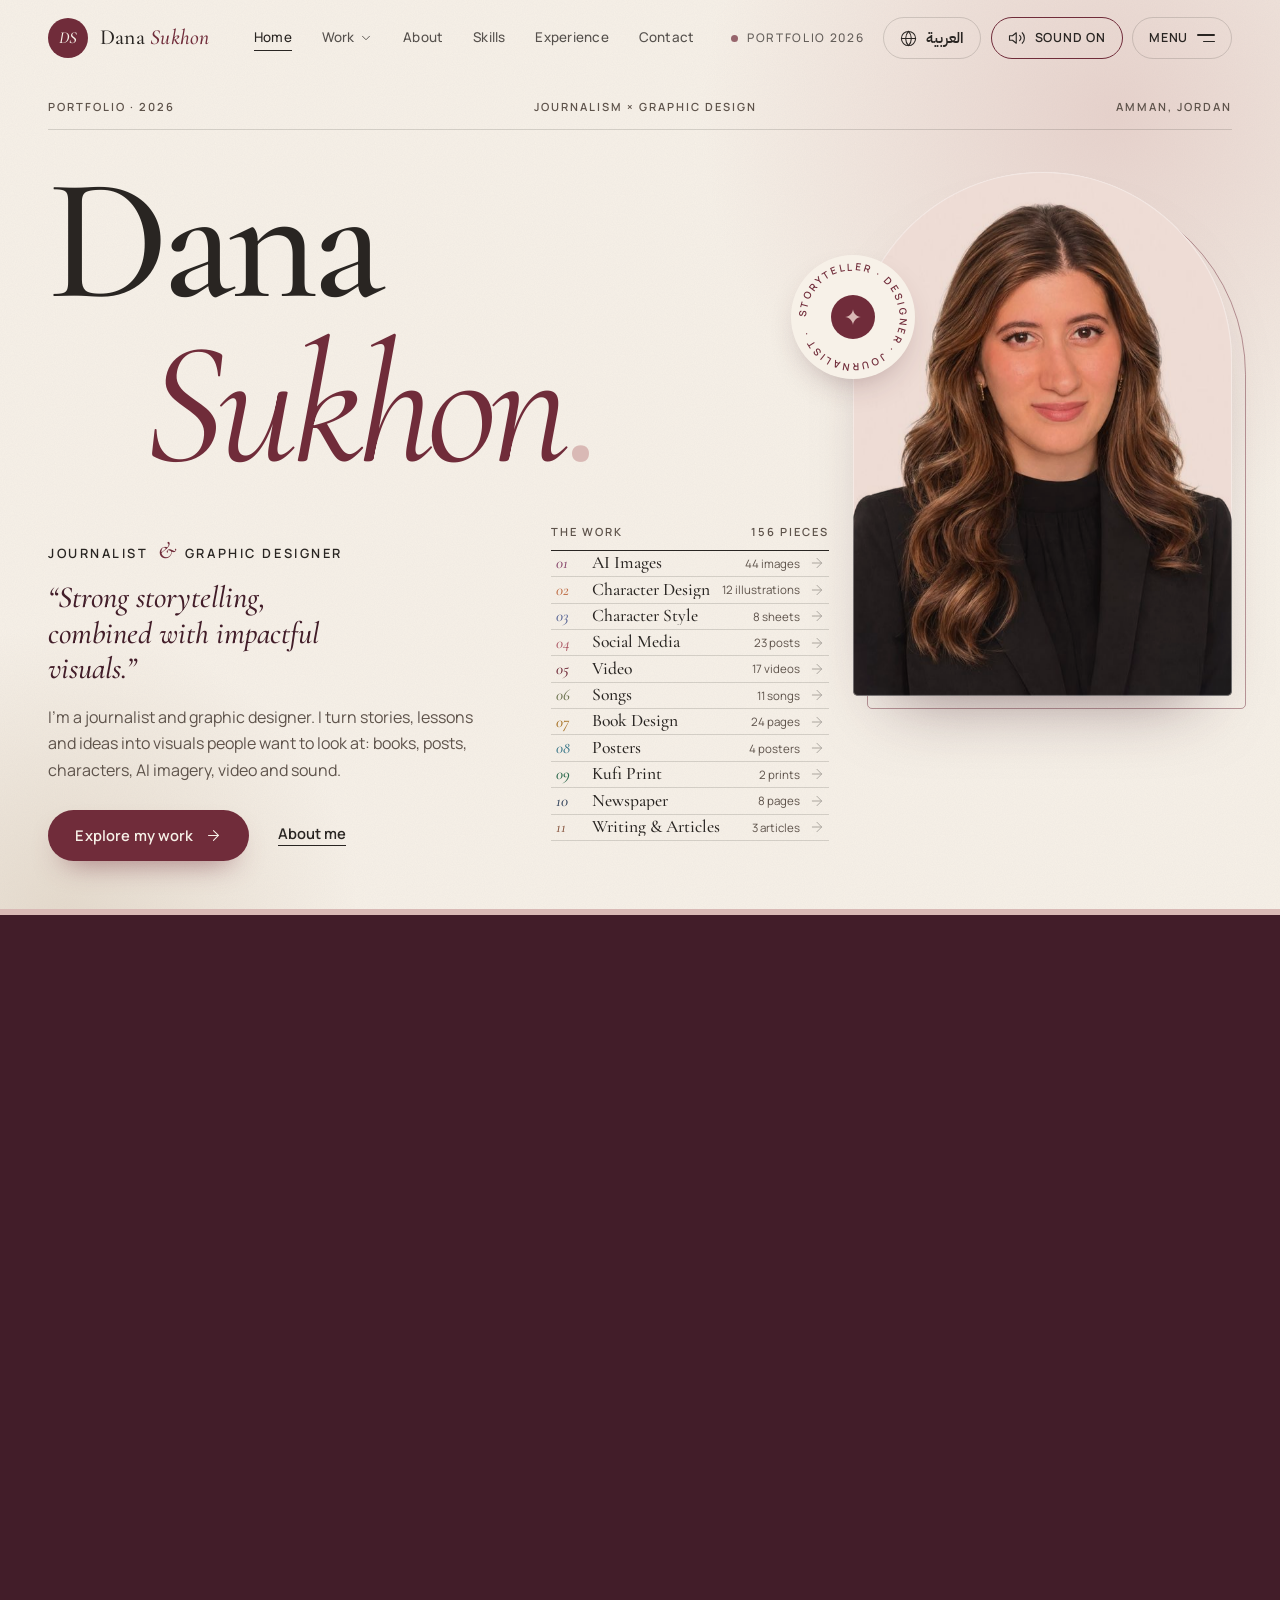
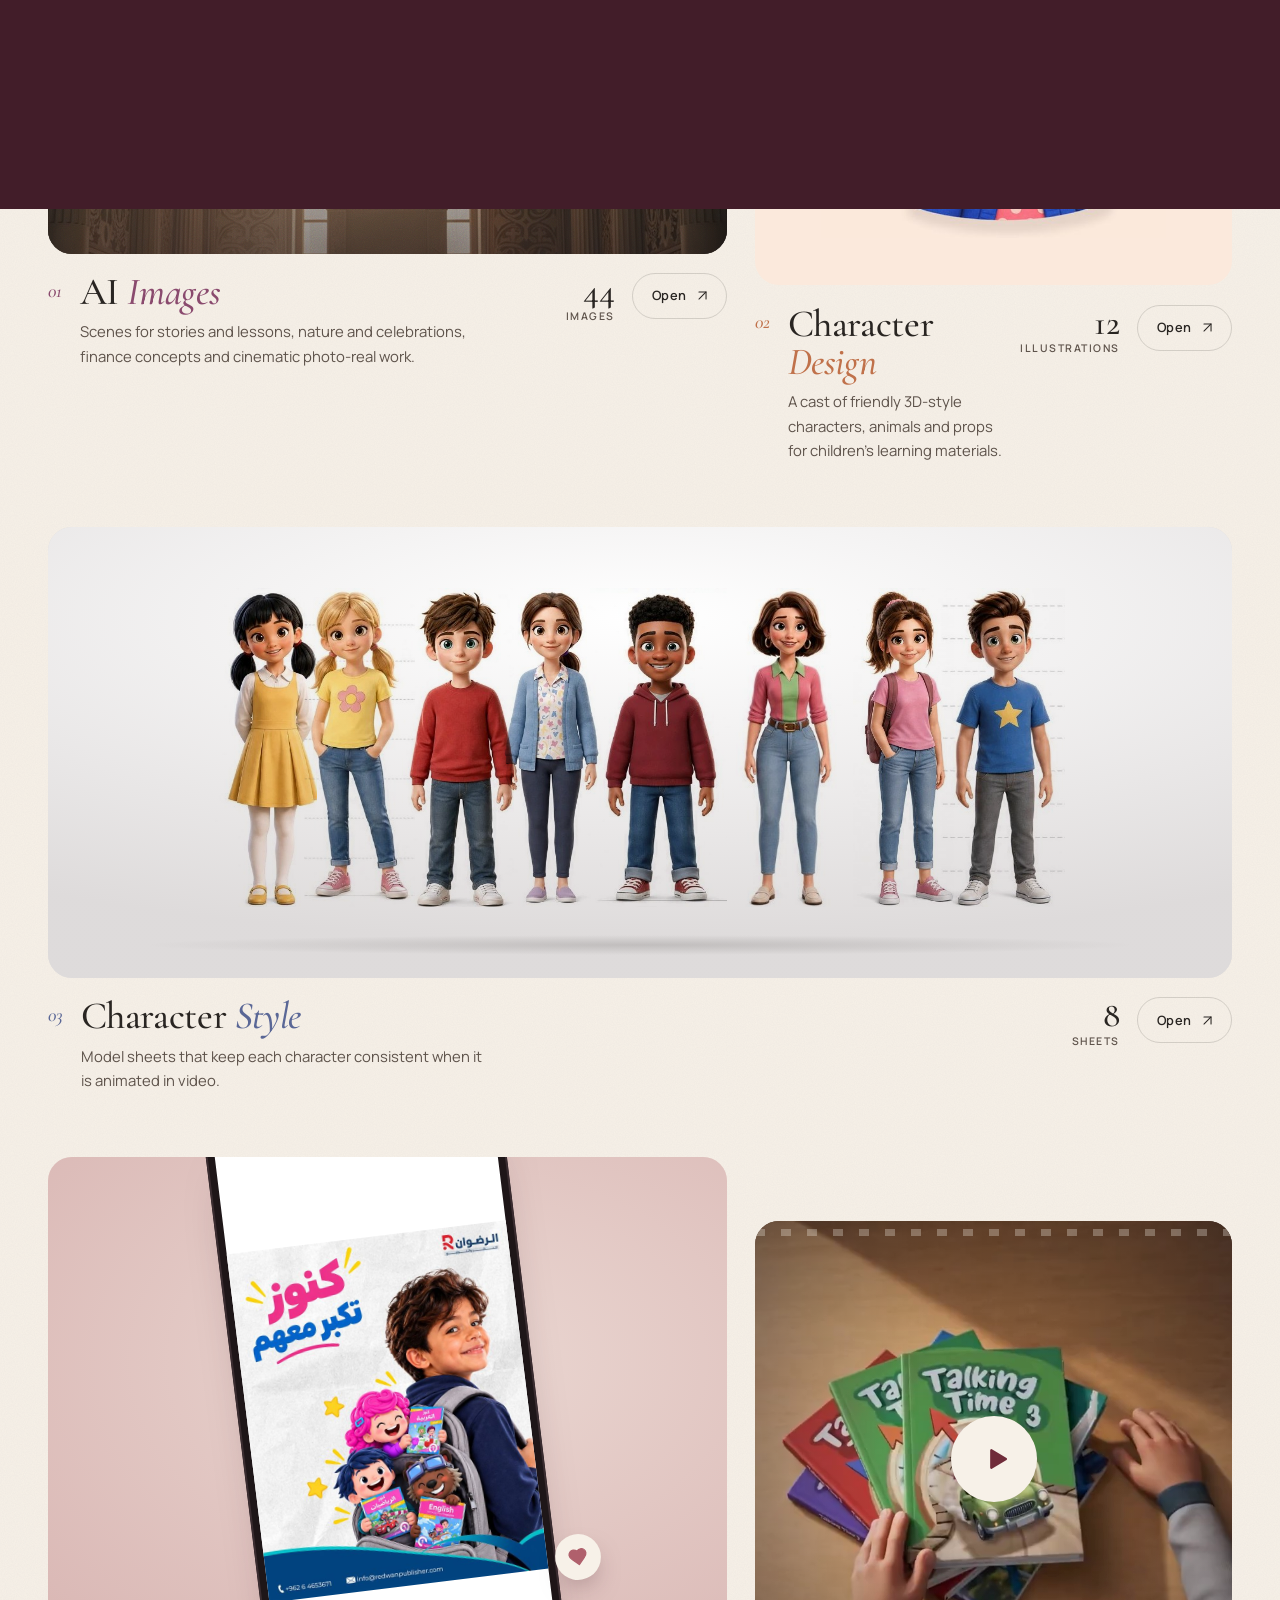
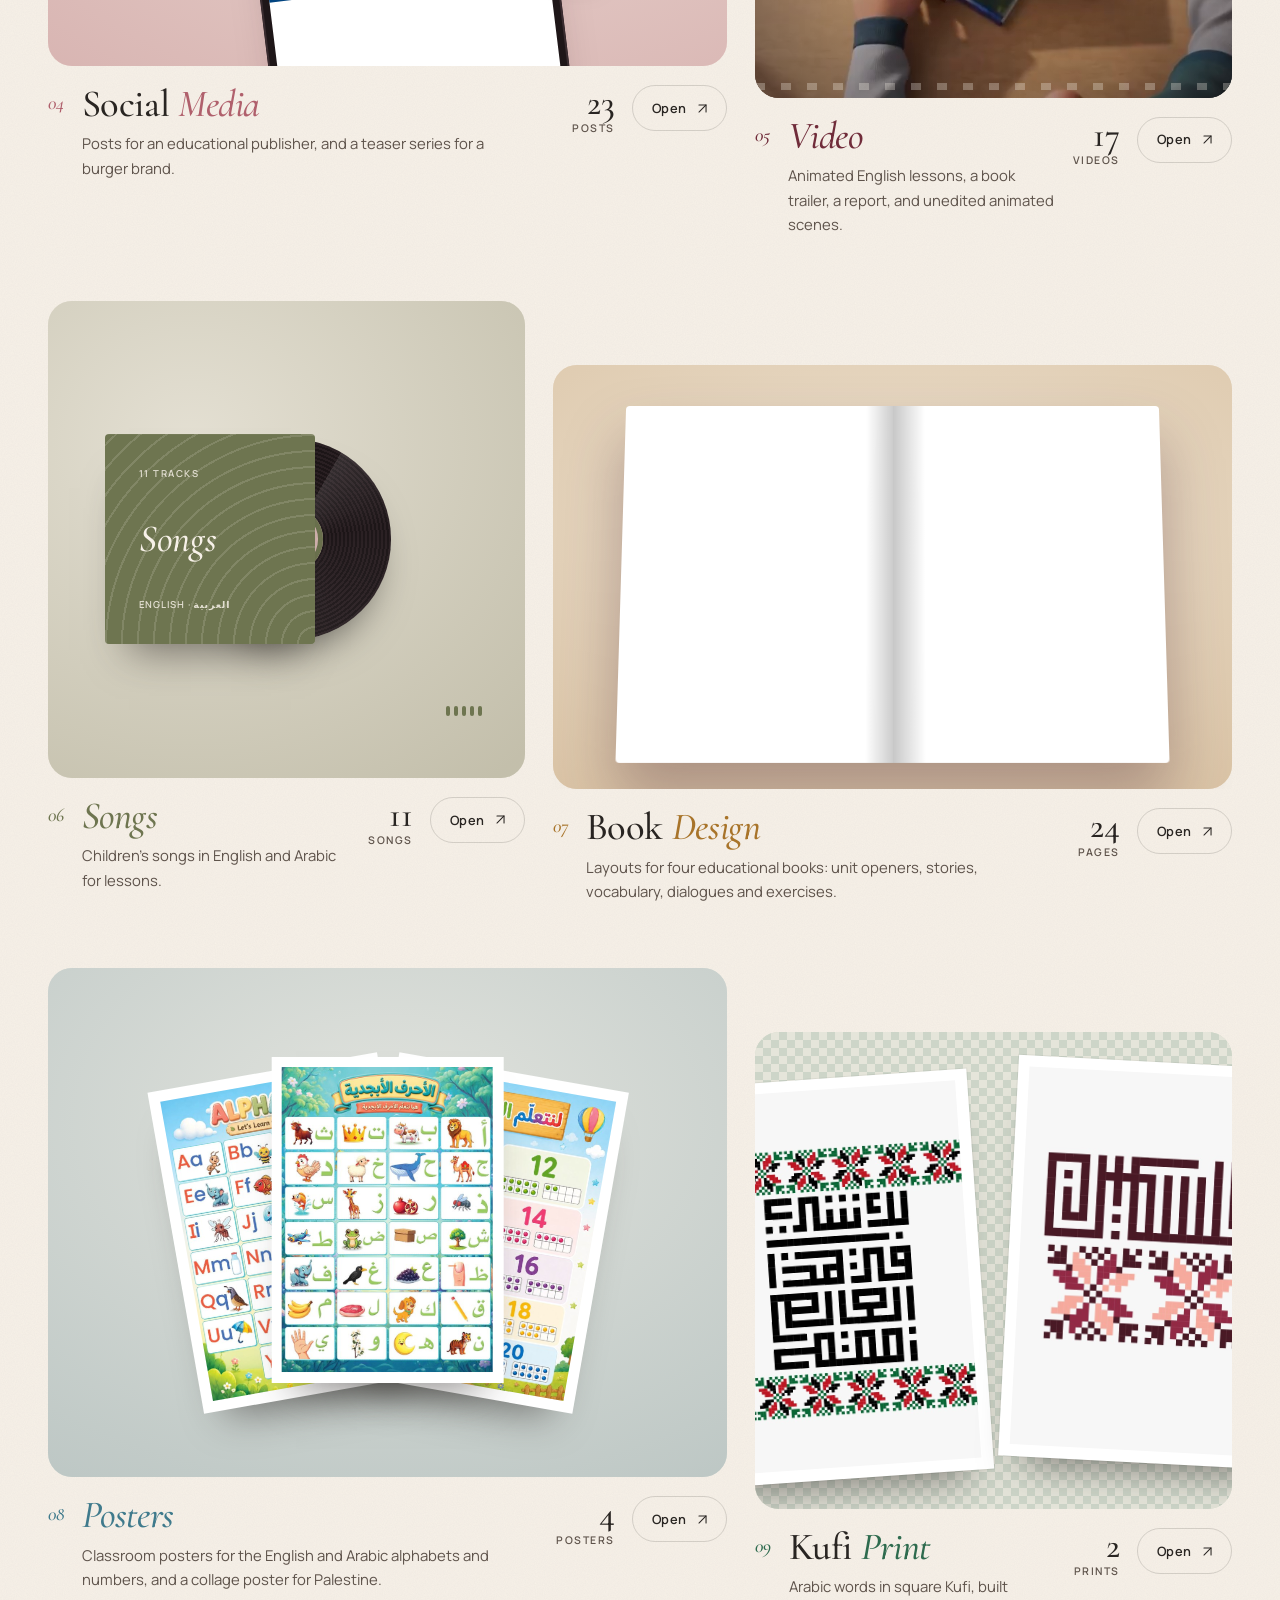
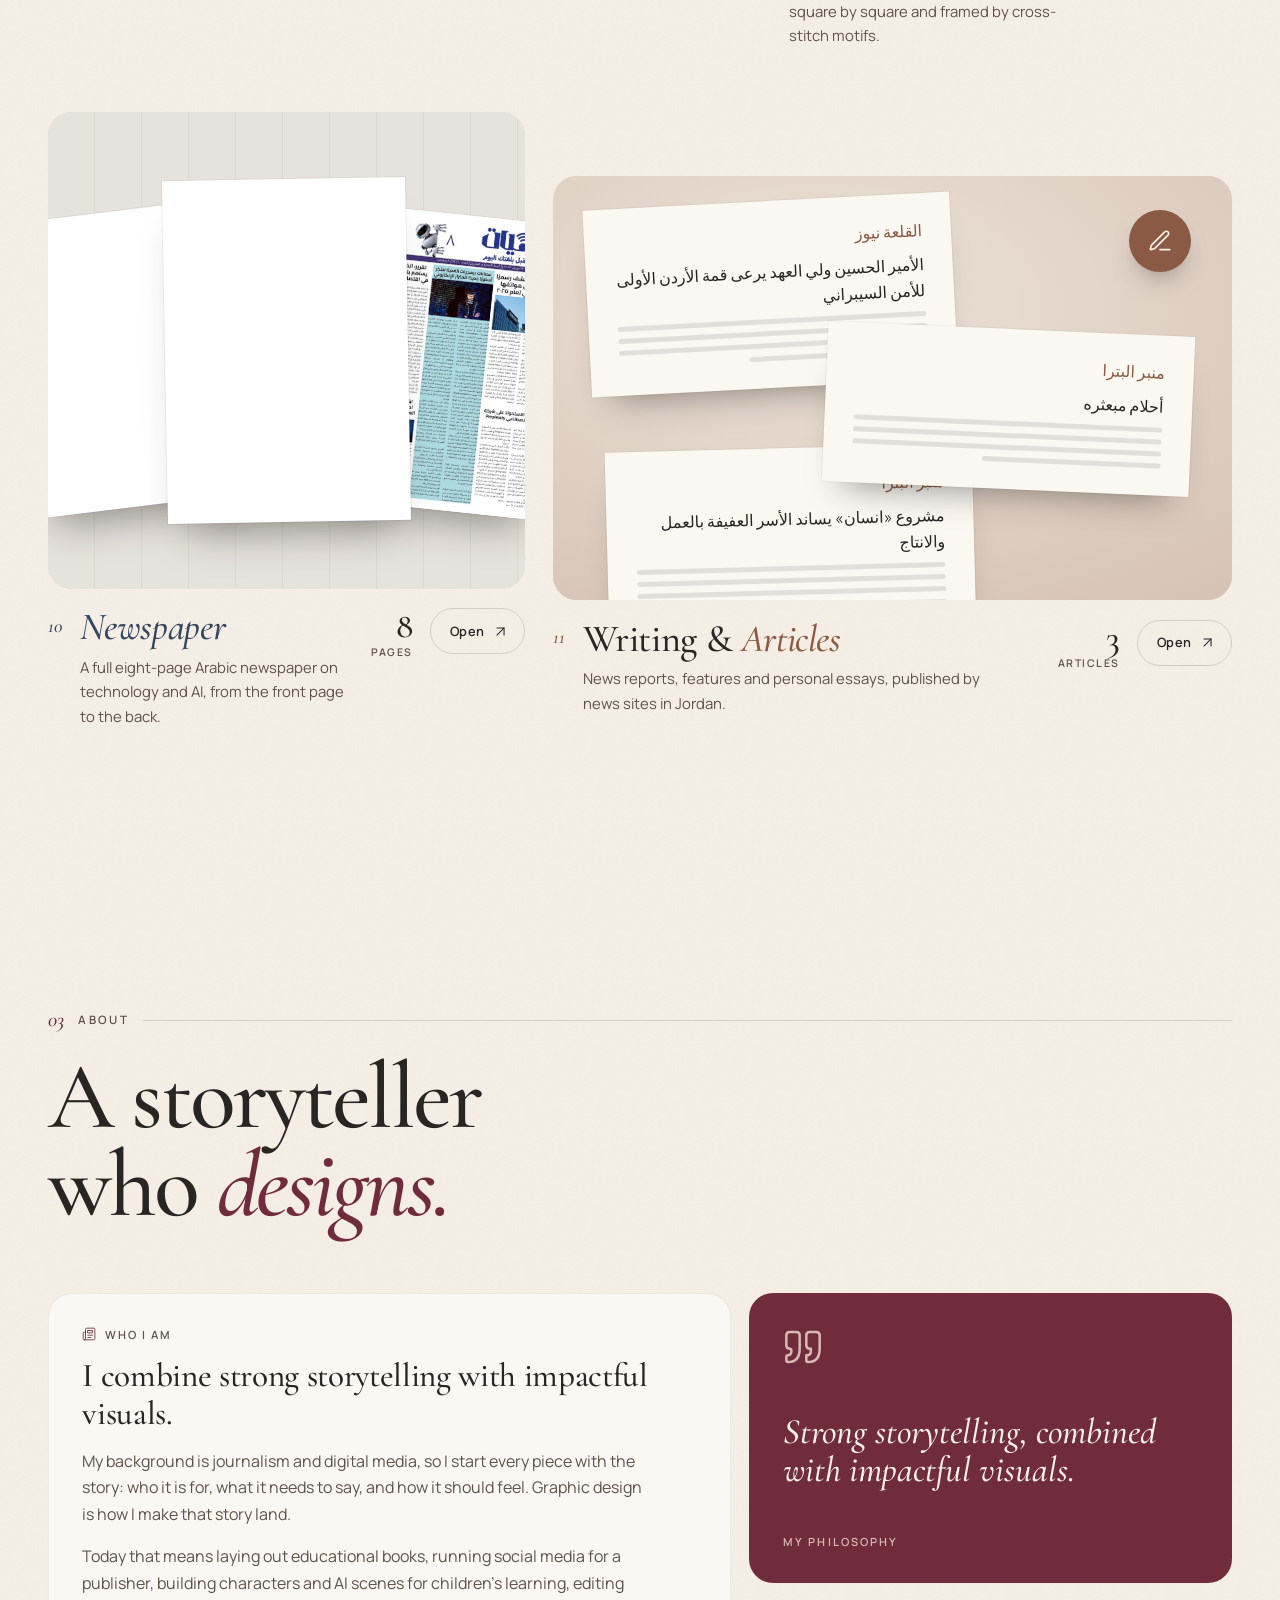
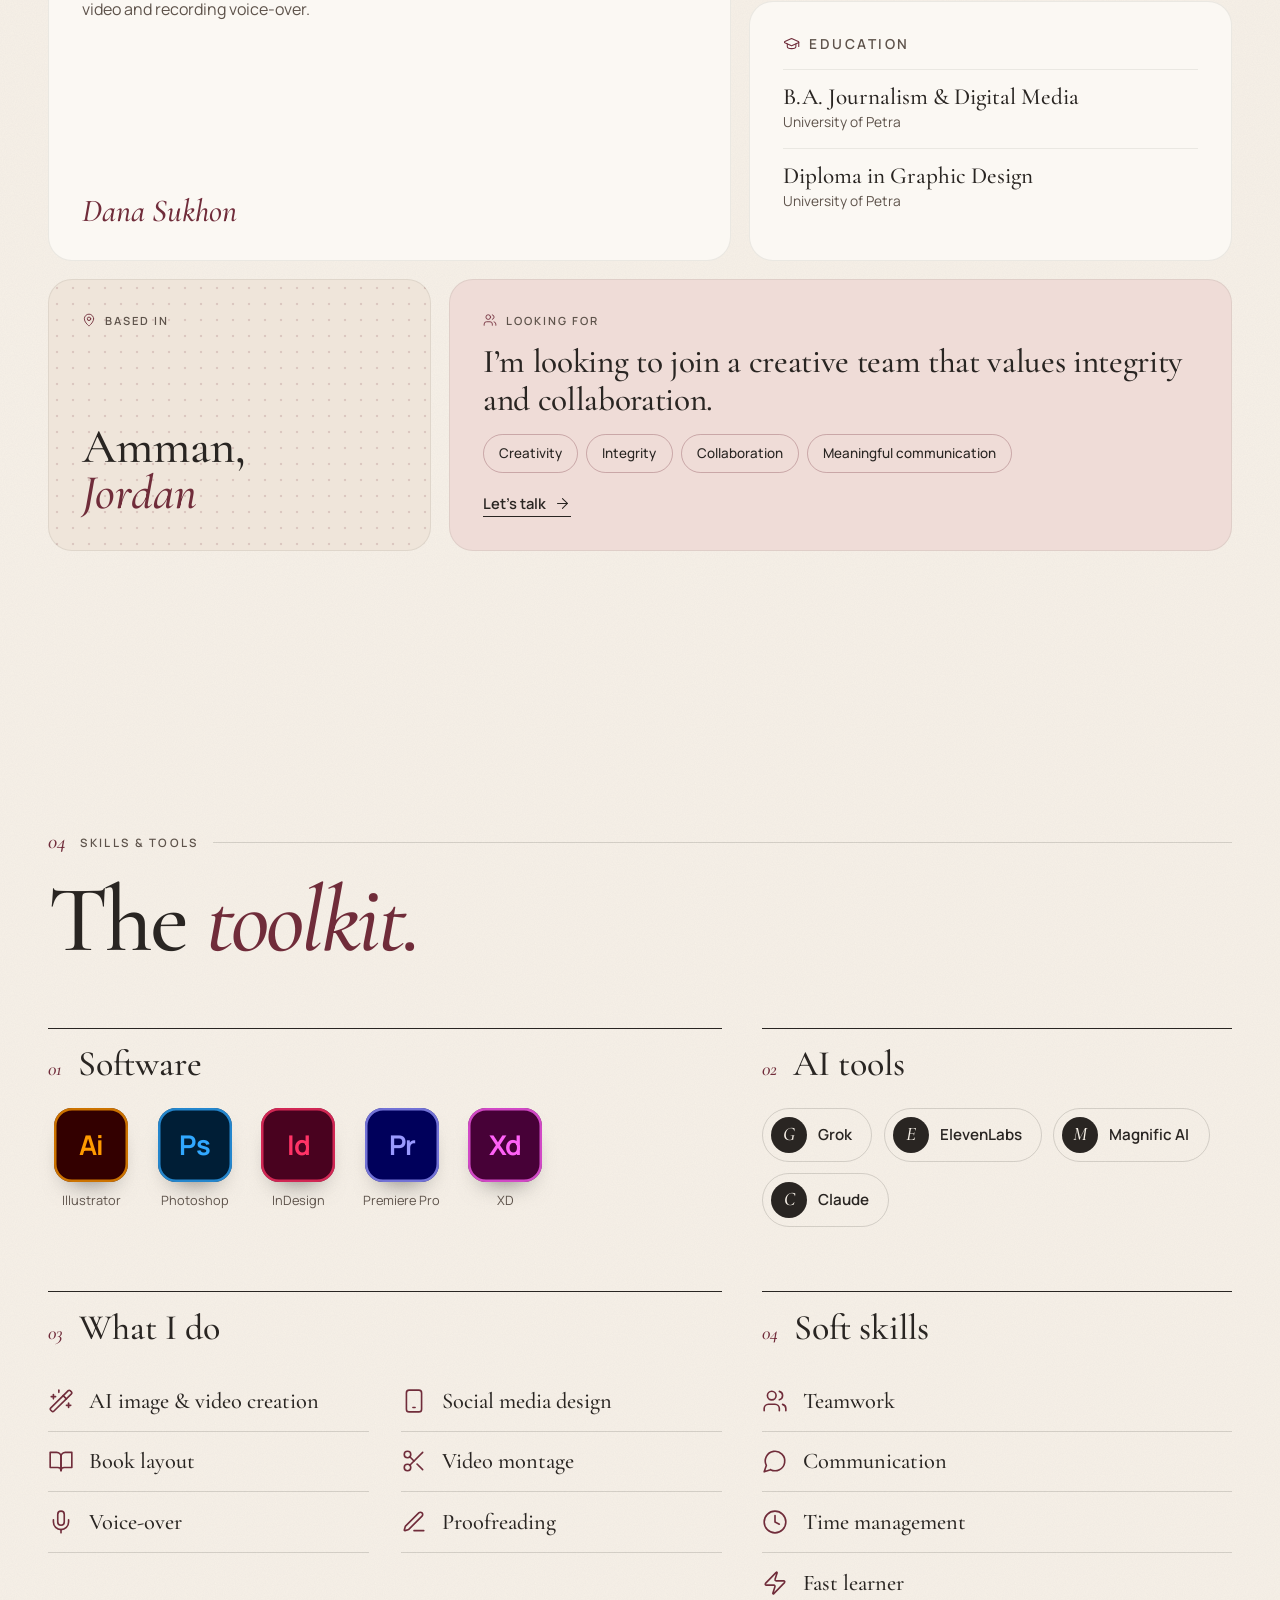
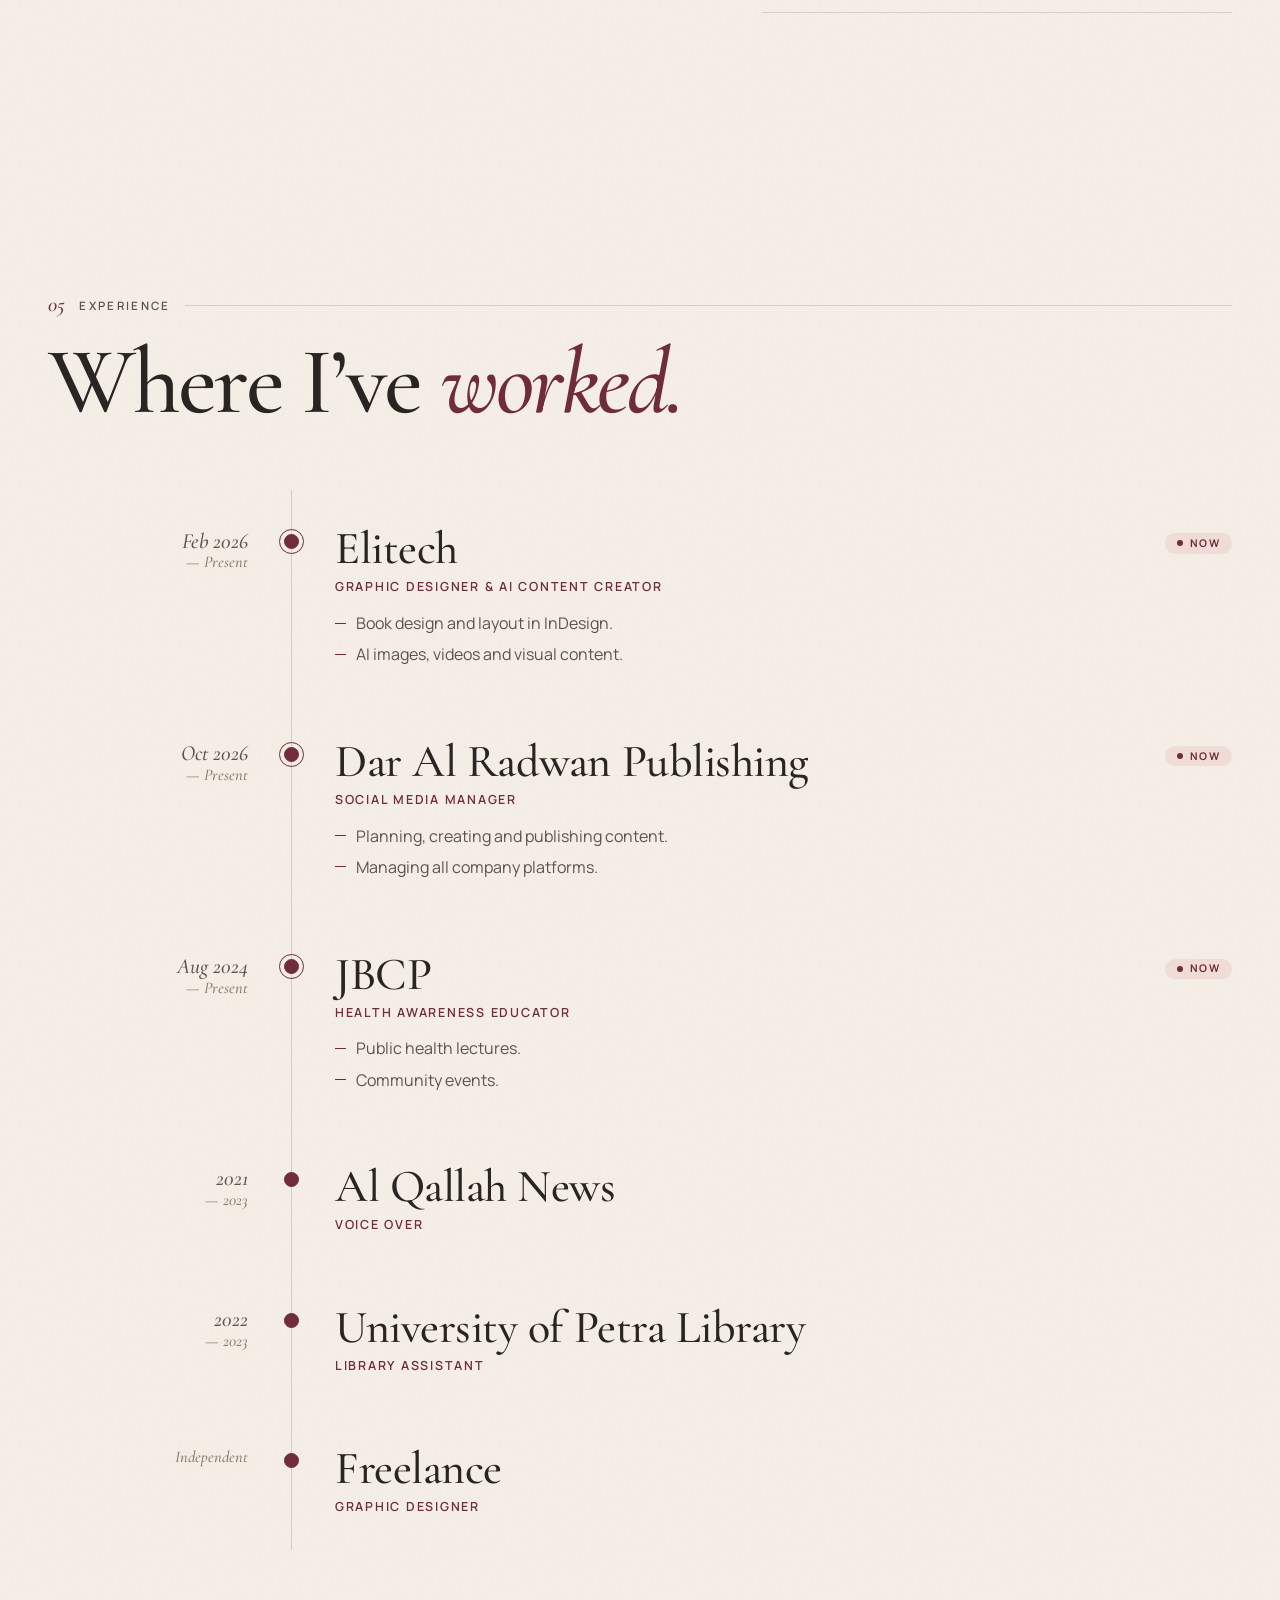
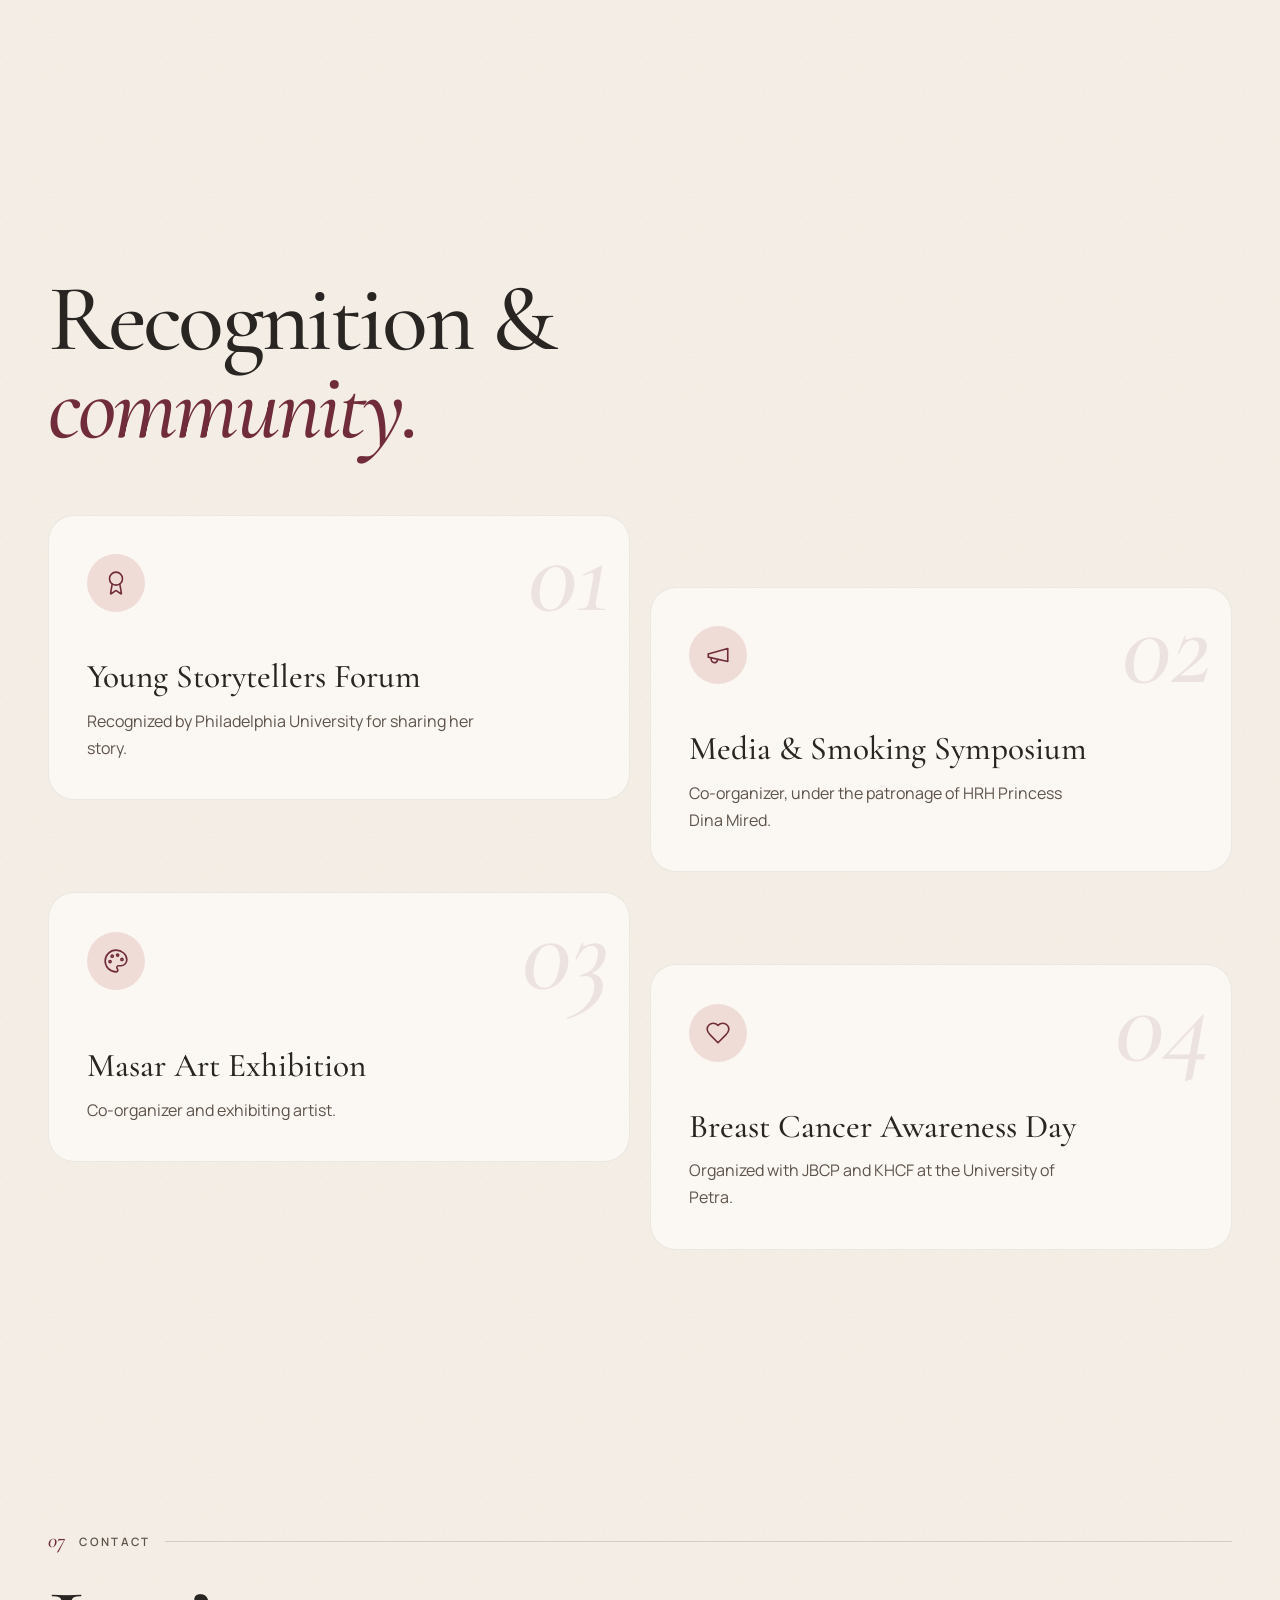
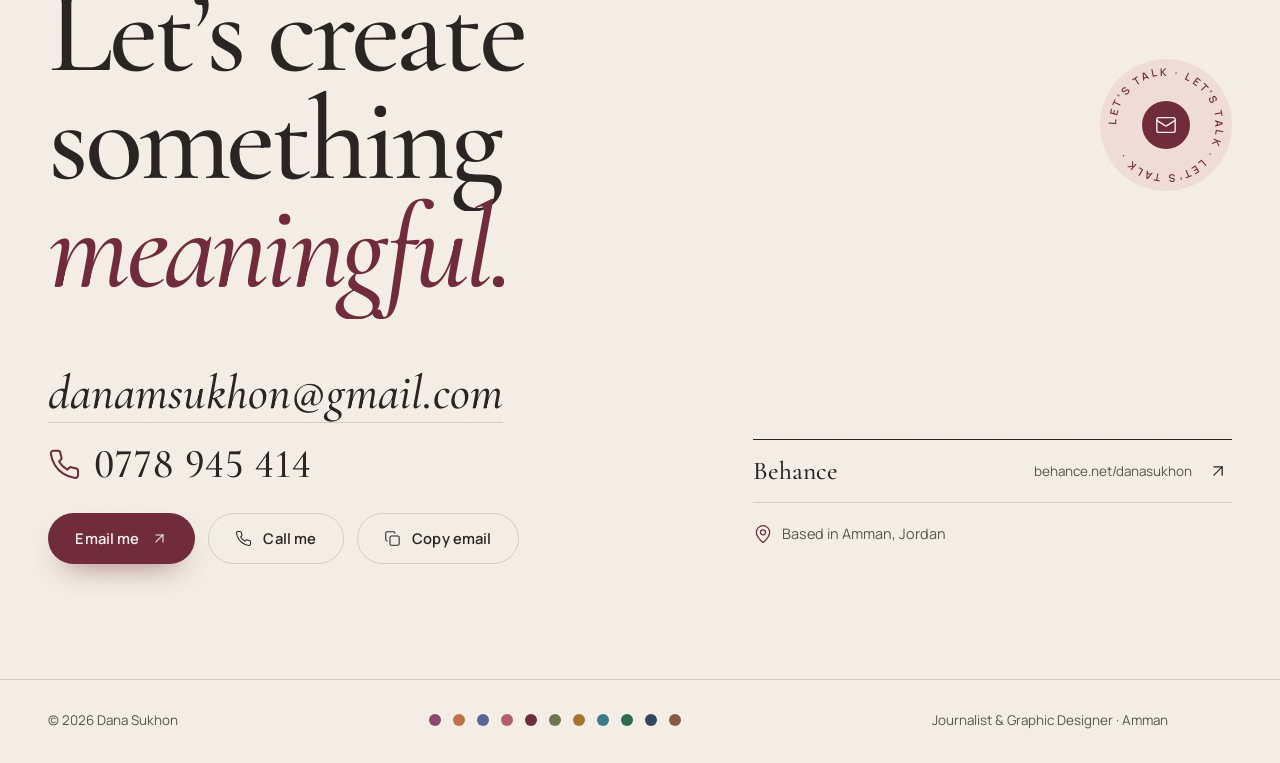
==== commit f80b0929: "README: how the Arabic version works" ====
--- a/index.html
+++ b/index.html
@@ -14,7 +14,7 @@
   <link rel="preconnect" href="https://fonts.googleapis.com">
   <link rel="preconnect" href="https://fonts.gstatic.com" crossorigin>
   <link rel="stylesheet" href="https://fonts.googleapis.com/css2?family=Cormorant+Garamond:ital,wght@0,400;0,500;0,600;0,700;1,400;1,500;1,600&family=Manrope:wght@300;400;500;600;700&family=Amiri:ital,wght@0,400;0,700;1,400&family=UnifrakturMaguntia&family=IBM+Plex+Sans+Arabic:wght@300;400;500;600;700&family=Aref+Ruqaa:wght@400;700&display=swap">
-  <link rel="stylesheet" href="css/styles.css?v=202611231559">
+  <link rel="stylesheet" href="css/styles.css?v=202611231601">
 </head>
 <body>
   <a class="skip" href="#main">Skip to content</a>
@@ -46,15 +46,15 @@
 
   <noscript><p class="noscript">This portfolio needs JavaScript to show the work. Please turn it on, or write to danamsukhon@gmail.com.</p></noscript>
 
-  <script src="assets/images/manifest.js?v=202611231559"></script>
-  <script src="js/data.js?v=202611231559"></script>
-  <script src="js/i18n-data.js?v=202611231559"></script>
-  <script src="js/i18n.js?v=202611231559"></script>
-  <script src="js/icons.js?v=202611231559"></script>
-  <script src="js/core.js?v=202611231559"></script>
-  <script src="js/media.js?v=202611231559"></script>
-  <script src="js/views.js?v=202611231559"></script>
-  <script src="js/main.js?v=202611231559"></script>
+  <script src="assets/images/manifest.js?v=202611231601"></script>
+  <script src="js/data.js?v=202611231601"></script>
+  <script src="js/i18n-data.js?v=202611231601"></script>
+  <script src="js/i18n.js?v=202611231601"></script>
+  <script src="js/icons.js?v=202611231601"></script>
+  <script src="js/core.js?v=202611231601"></script>
+  <script src="js/media.js?v=202611231601"></script>
+  <script src="js/views.js?v=202611231601"></script>
+  <script src="js/main.js?v=202611231601"></script>
   <script>document.querySelector(".totop-ic").innerHTML = DS.icon("arrow-up");</script>
 </body>
 </html>
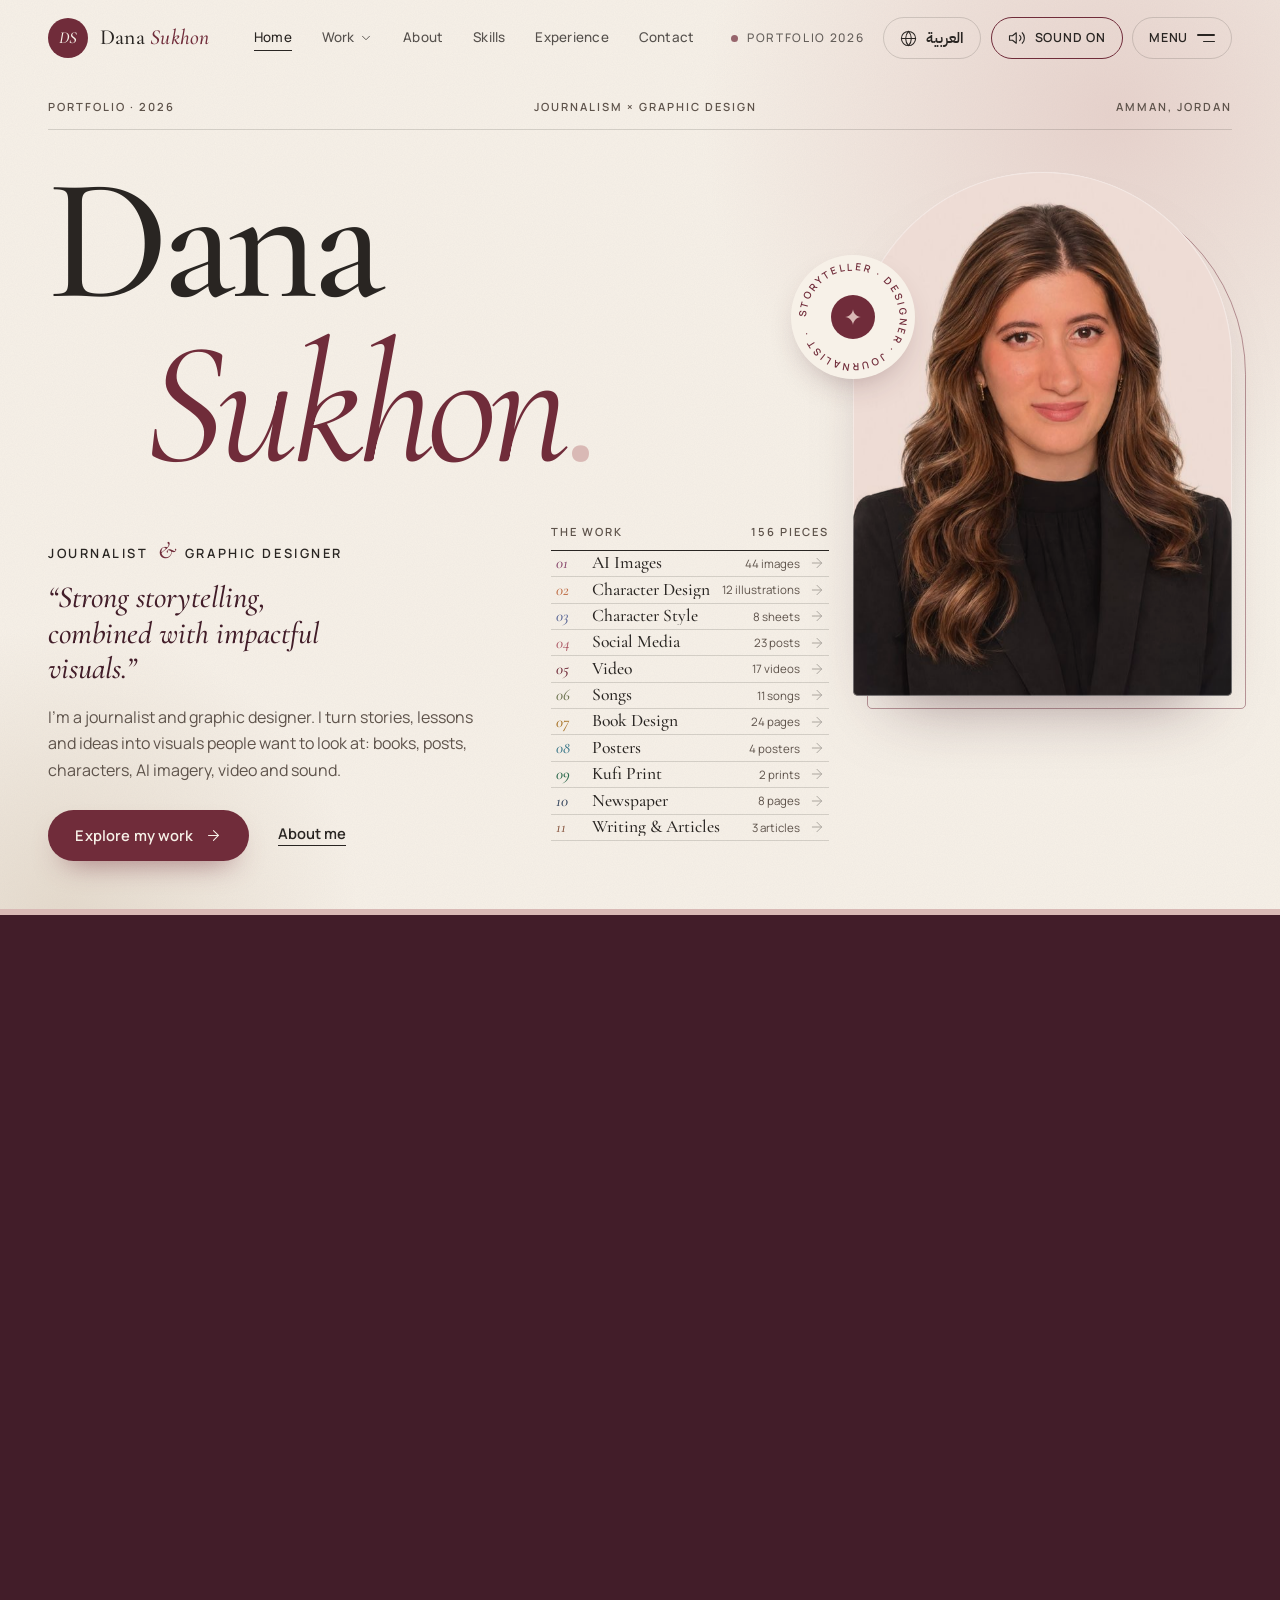
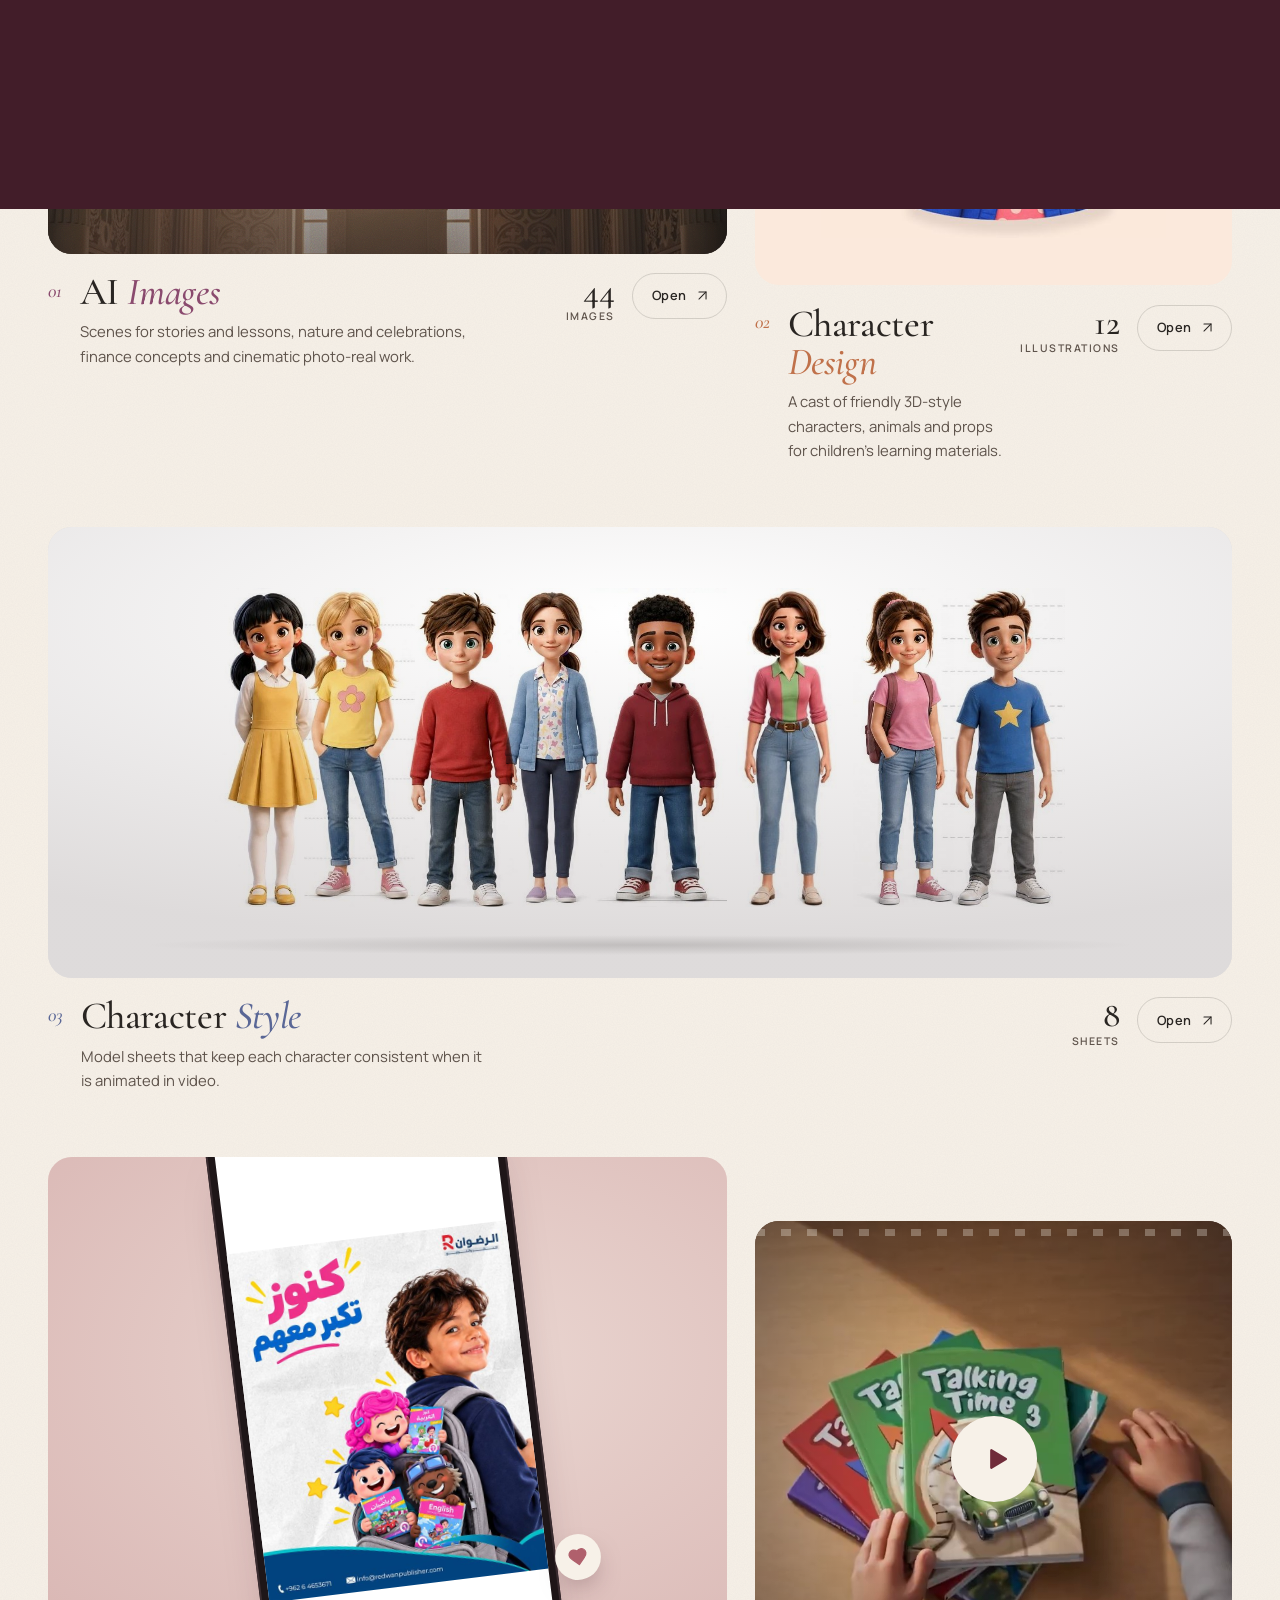
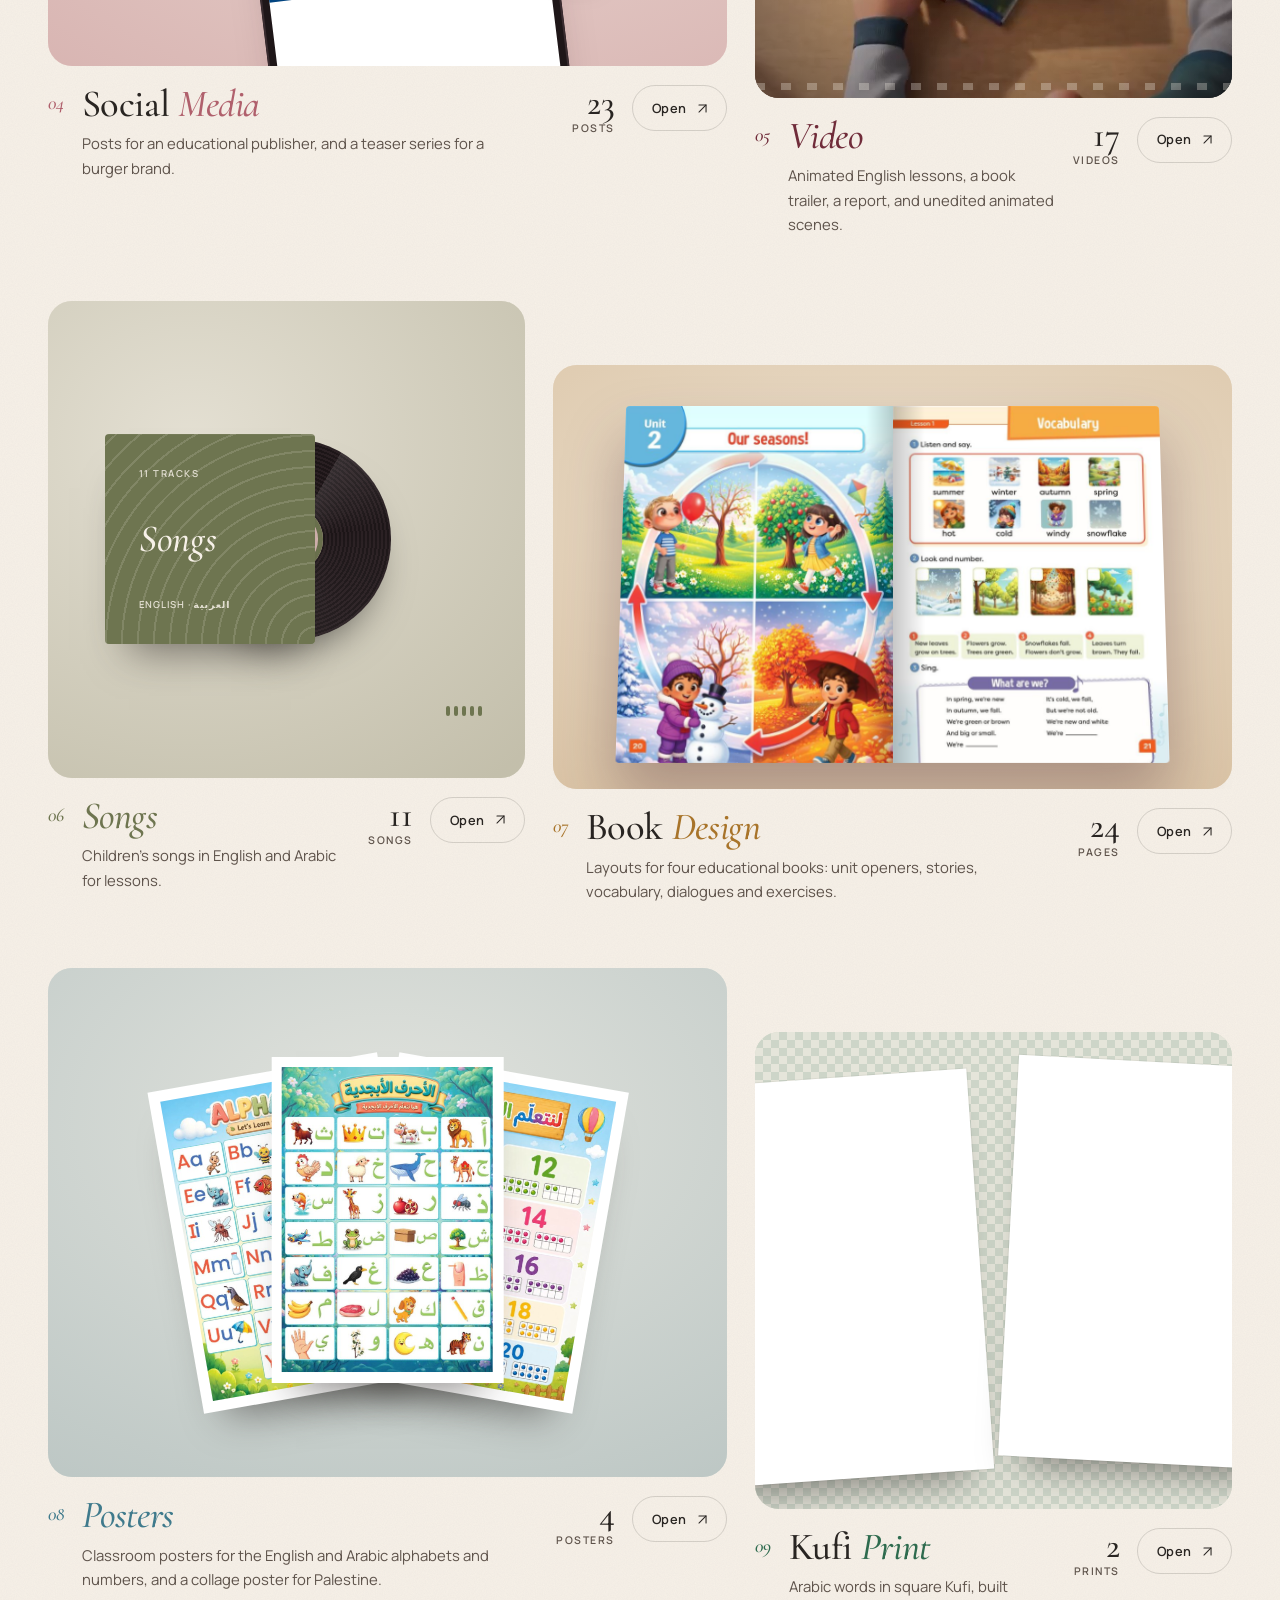
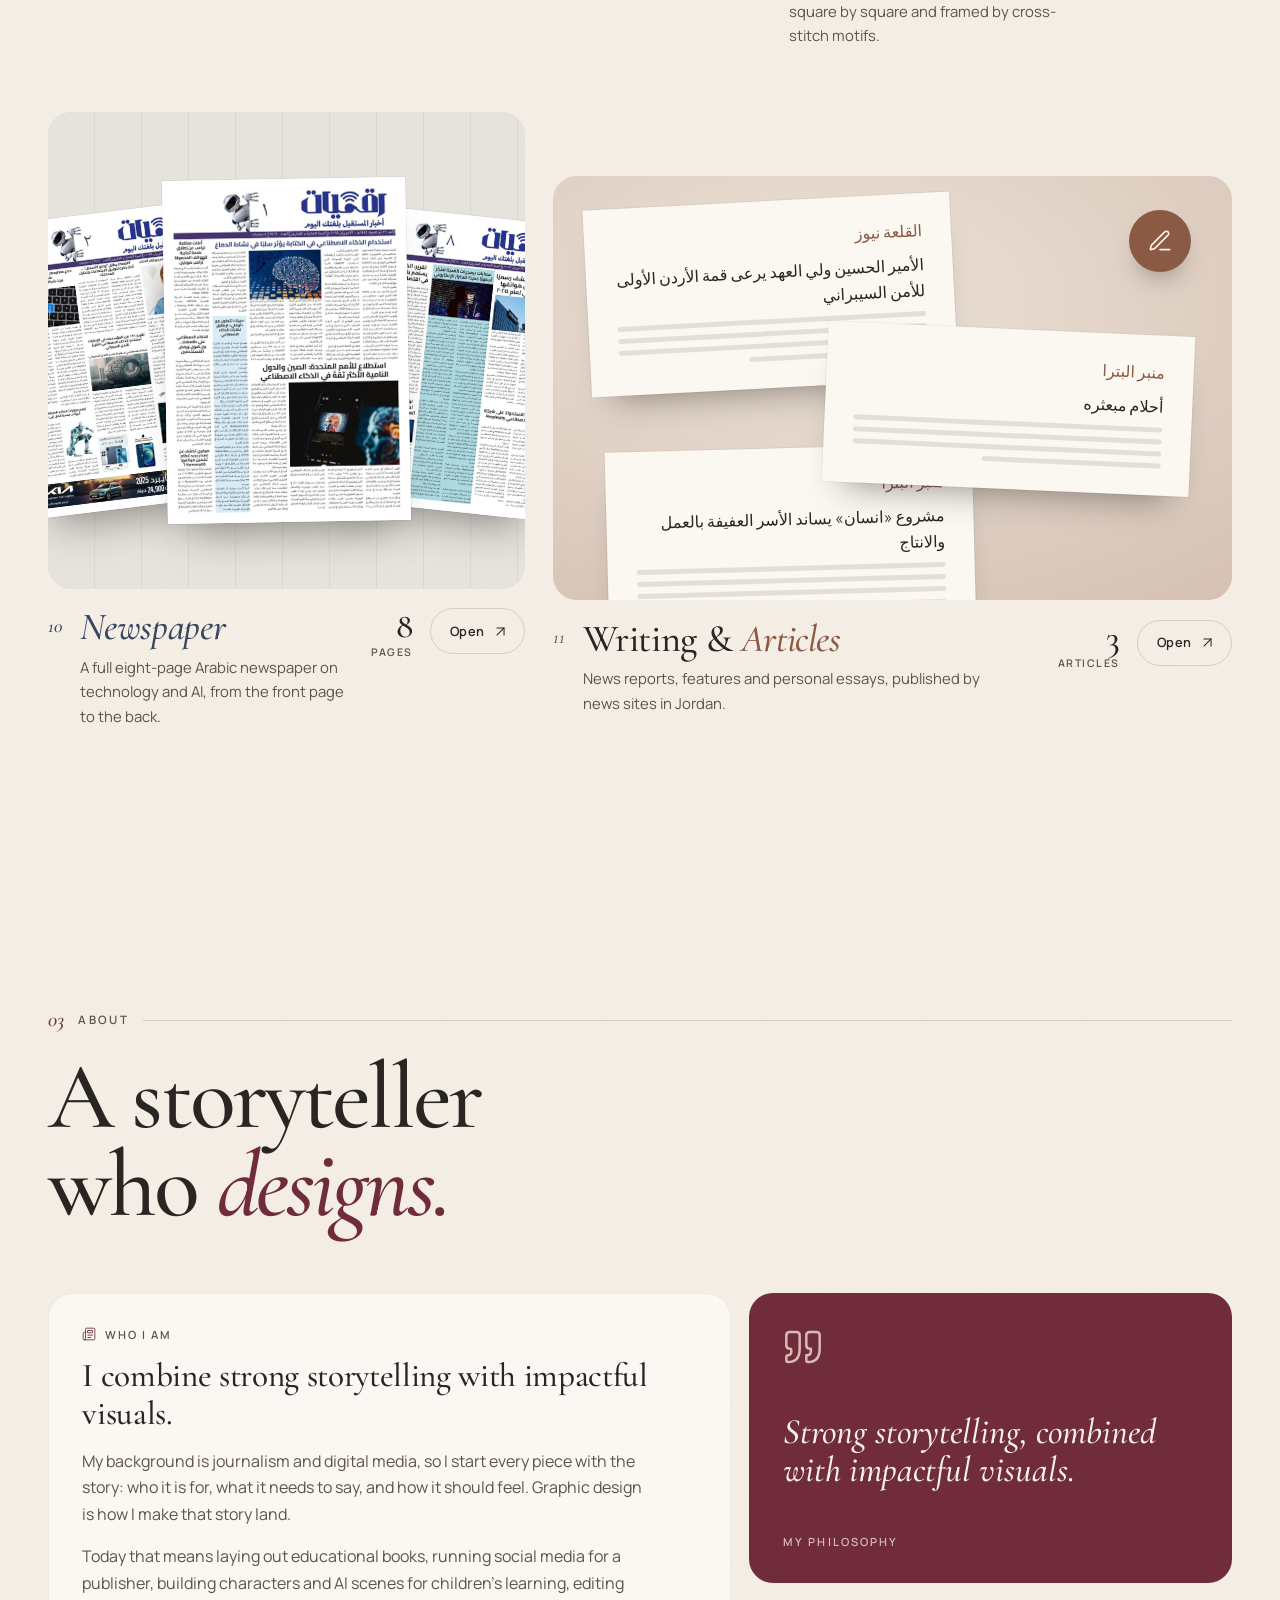
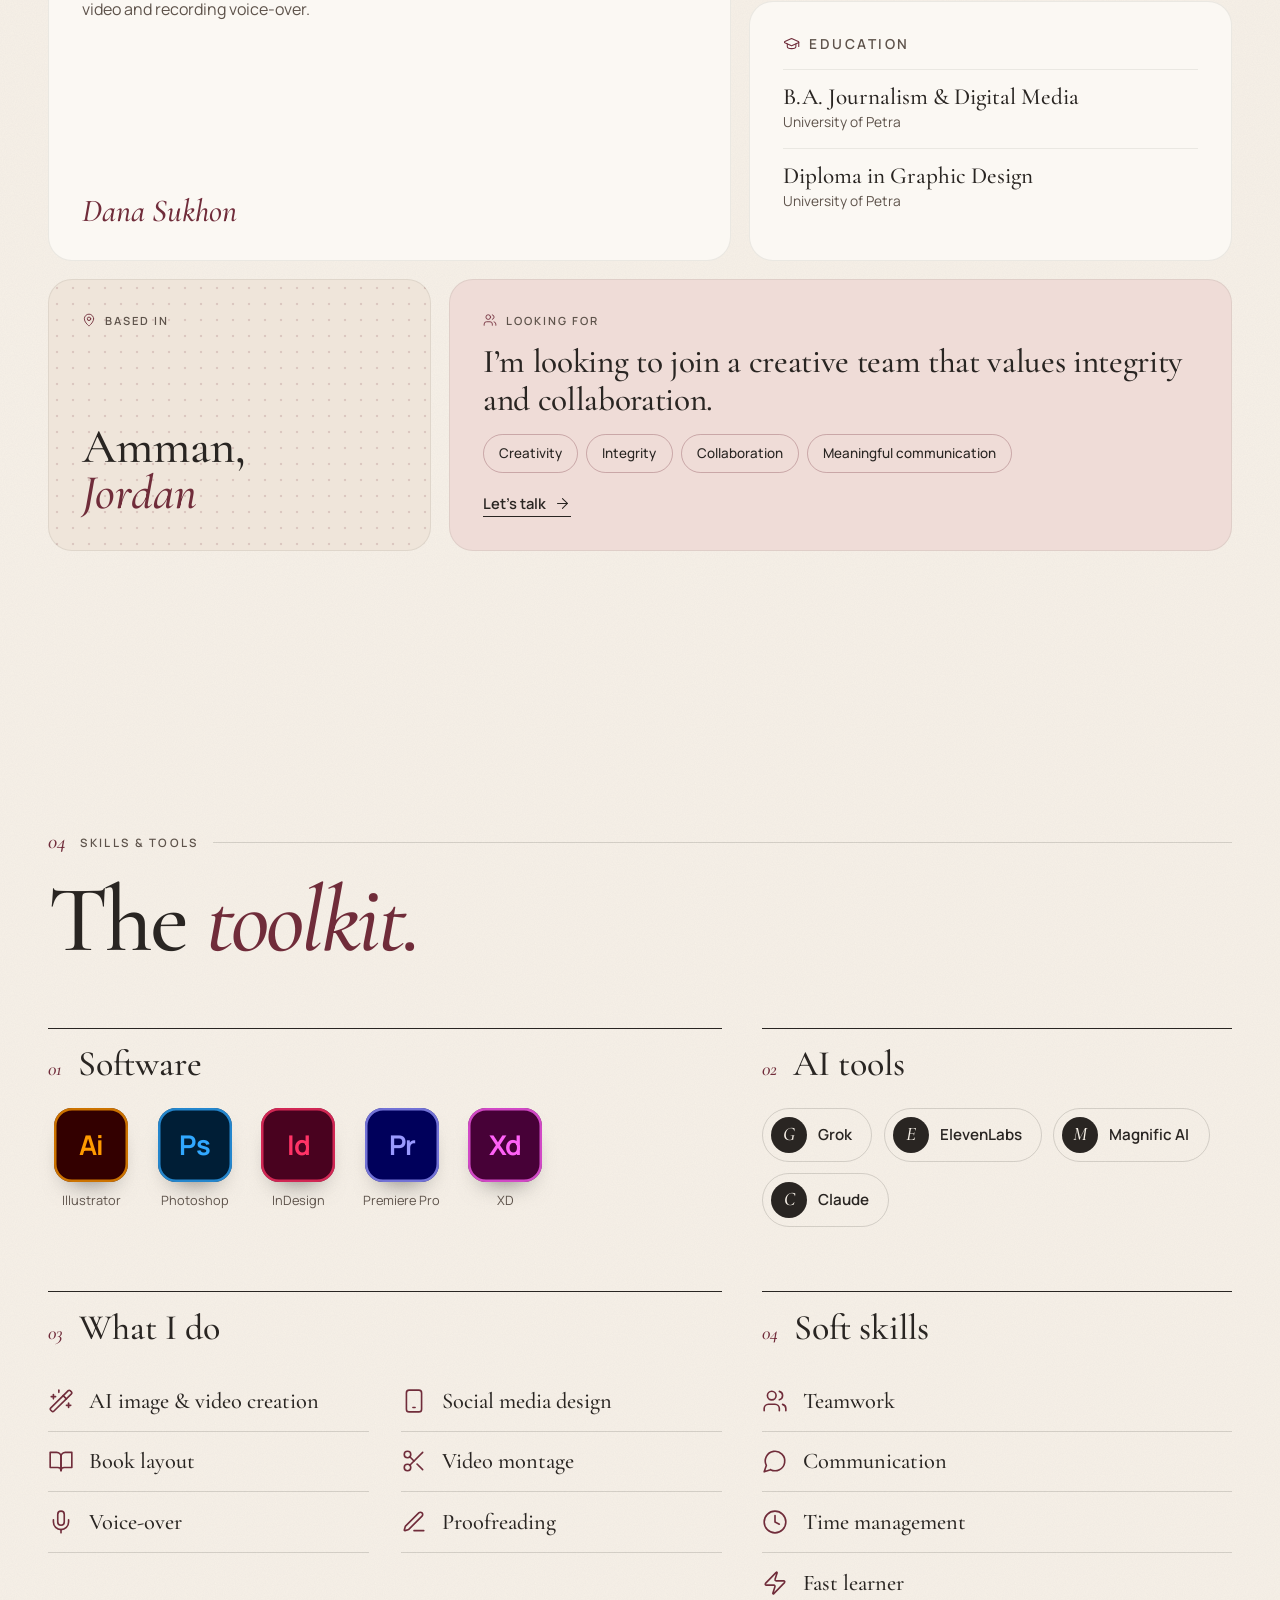
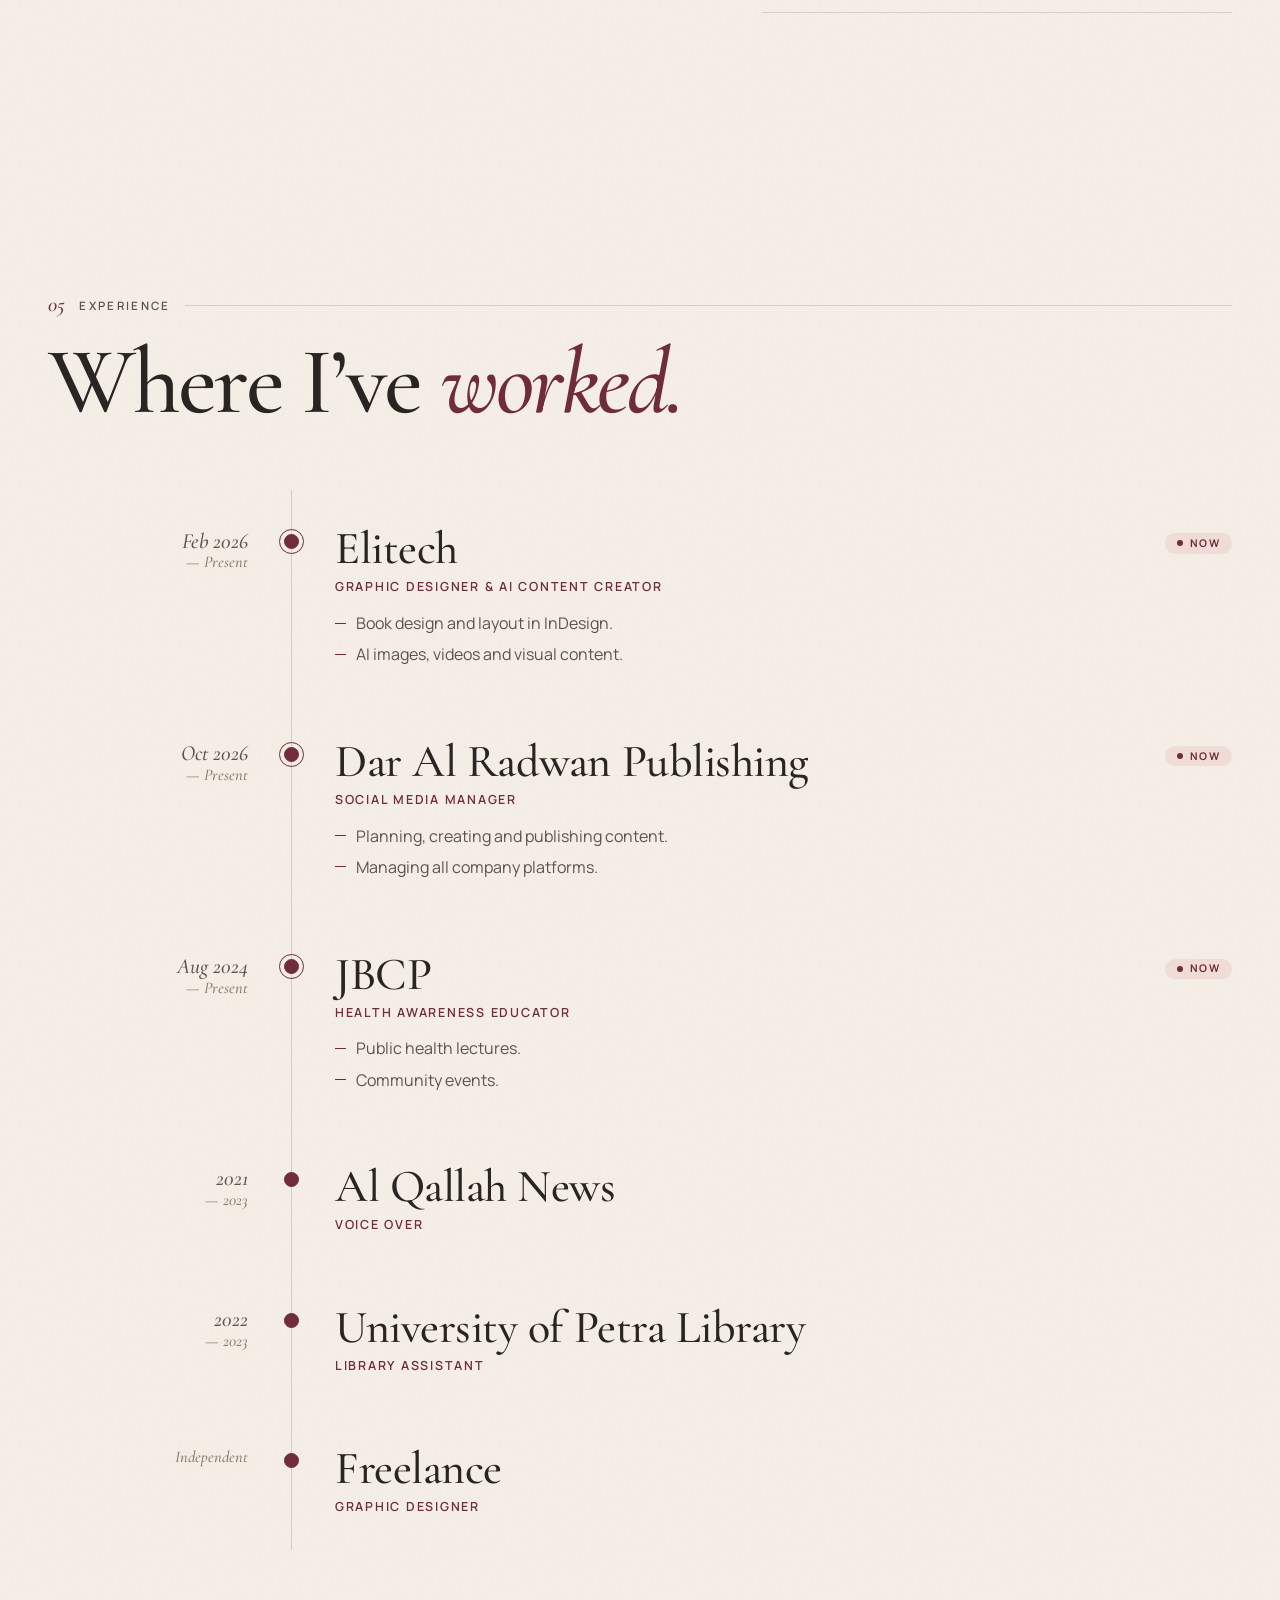
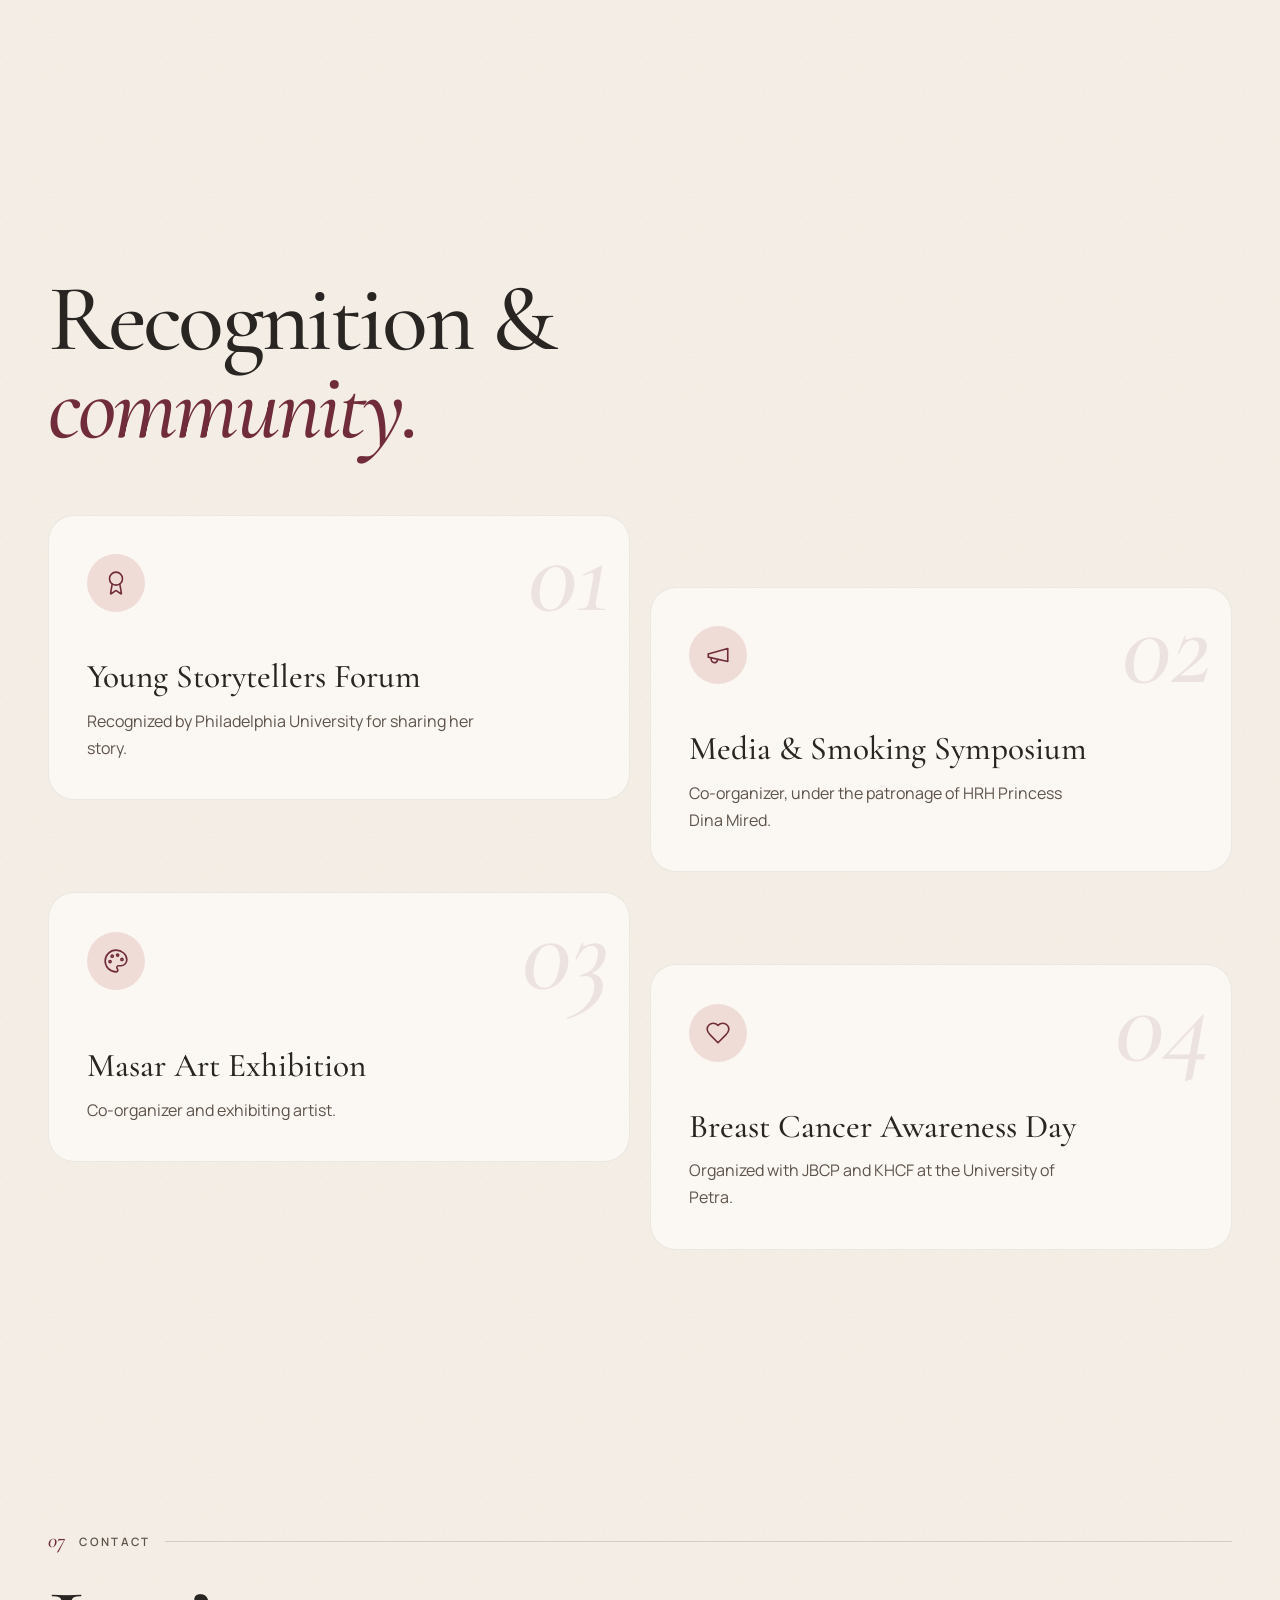
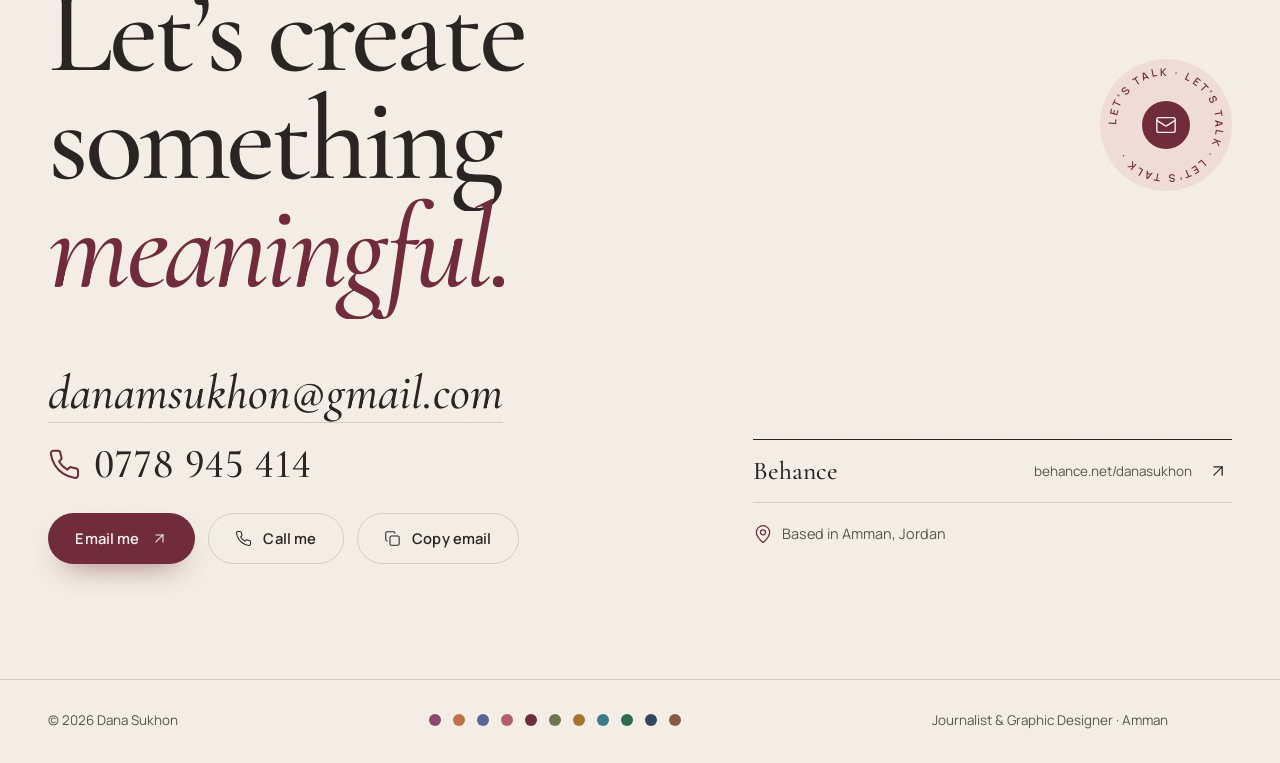
==== commit 412f407c: "English is the main language; ?lang=ar for Arabic" ====
--- a/index.html
+++ b/index.html
@@ -14,7 +14,7 @@
   <link rel="preconnect" href="https://fonts.googleapis.com">
   <link rel="preconnect" href="https://fonts.gstatic.com" crossorigin>
   <link rel="stylesheet" href="https://fonts.googleapis.com/css2?family=Cormorant+Garamond:ital,wght@0,400;0,500;0,600;0,700;1,400;1,500;1,600&family=Manrope:wght@300;400;500;600;700&family=Amiri:ital,wght@0,400;0,700;1,400&family=UnifrakturMaguntia&family=IBM+Plex+Sans+Arabic:wght@300;400;500;600;700&family=Aref+Ruqaa:wght@400;700&display=swap">
-  <link rel="stylesheet" href="css/styles.css?v=202611231601">
+  <link rel="stylesheet" href="css/styles.css?v=202611231602">
 </head>
 <body>
   <a class="skip" href="#main">Skip to content</a>
@@ -46,15 +46,15 @@
 
   <noscript><p class="noscript">This portfolio needs JavaScript to show the work. Please turn it on, or write to danamsukhon@gmail.com.</p></noscript>
 
-  <script src="assets/images/manifest.js?v=202611231601"></script>
-  <script src="js/data.js?v=202611231601"></script>
-  <script src="js/i18n-data.js?v=202611231601"></script>
-  <script src="js/i18n.js?v=202611231601"></script>
-  <script src="js/icons.js?v=202611231601"></script>
-  <script src="js/core.js?v=202611231601"></script>
-  <script src="js/media.js?v=202611231601"></script>
-  <script src="js/views.js?v=202611231601"></script>
-  <script src="js/main.js?v=202611231601"></script>
+  <script src="assets/images/manifest.js?v=202611231602"></script>
+  <script src="js/data.js?v=202611231602"></script>
+  <script src="js/i18n-data.js?v=202611231602"></script>
+  <script src="js/i18n.js?v=202611231602"></script>
+  <script src="js/icons.js?v=202611231602"></script>
+  <script src="js/core.js?v=202611231602"></script>
+  <script src="js/media.js?v=202611231602"></script>
+  <script src="js/views.js?v=202611231602"></script>
+  <script src="js/main.js?v=202611231602"></script>
   <script>document.querySelector(".totop-ic").innerHTML = DS.icon("arrow-up");</script>
 </body>
 </html>
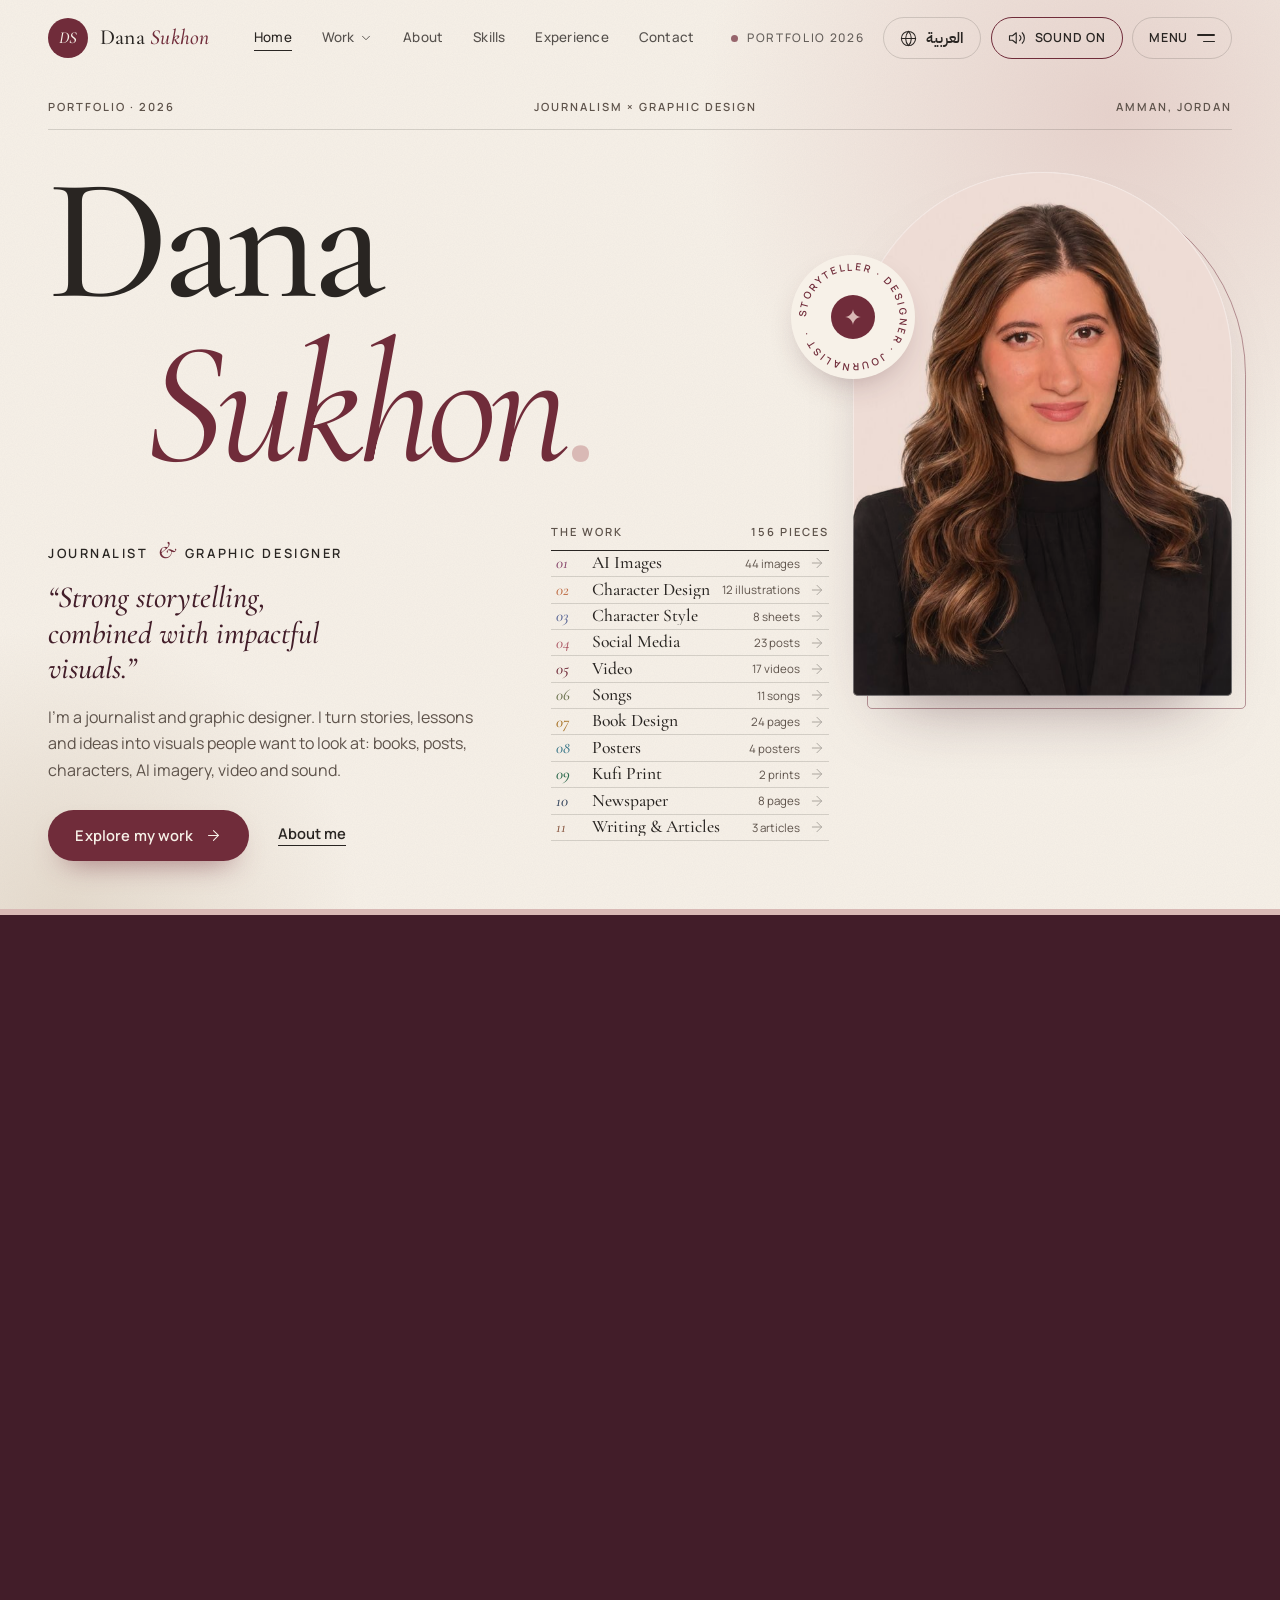
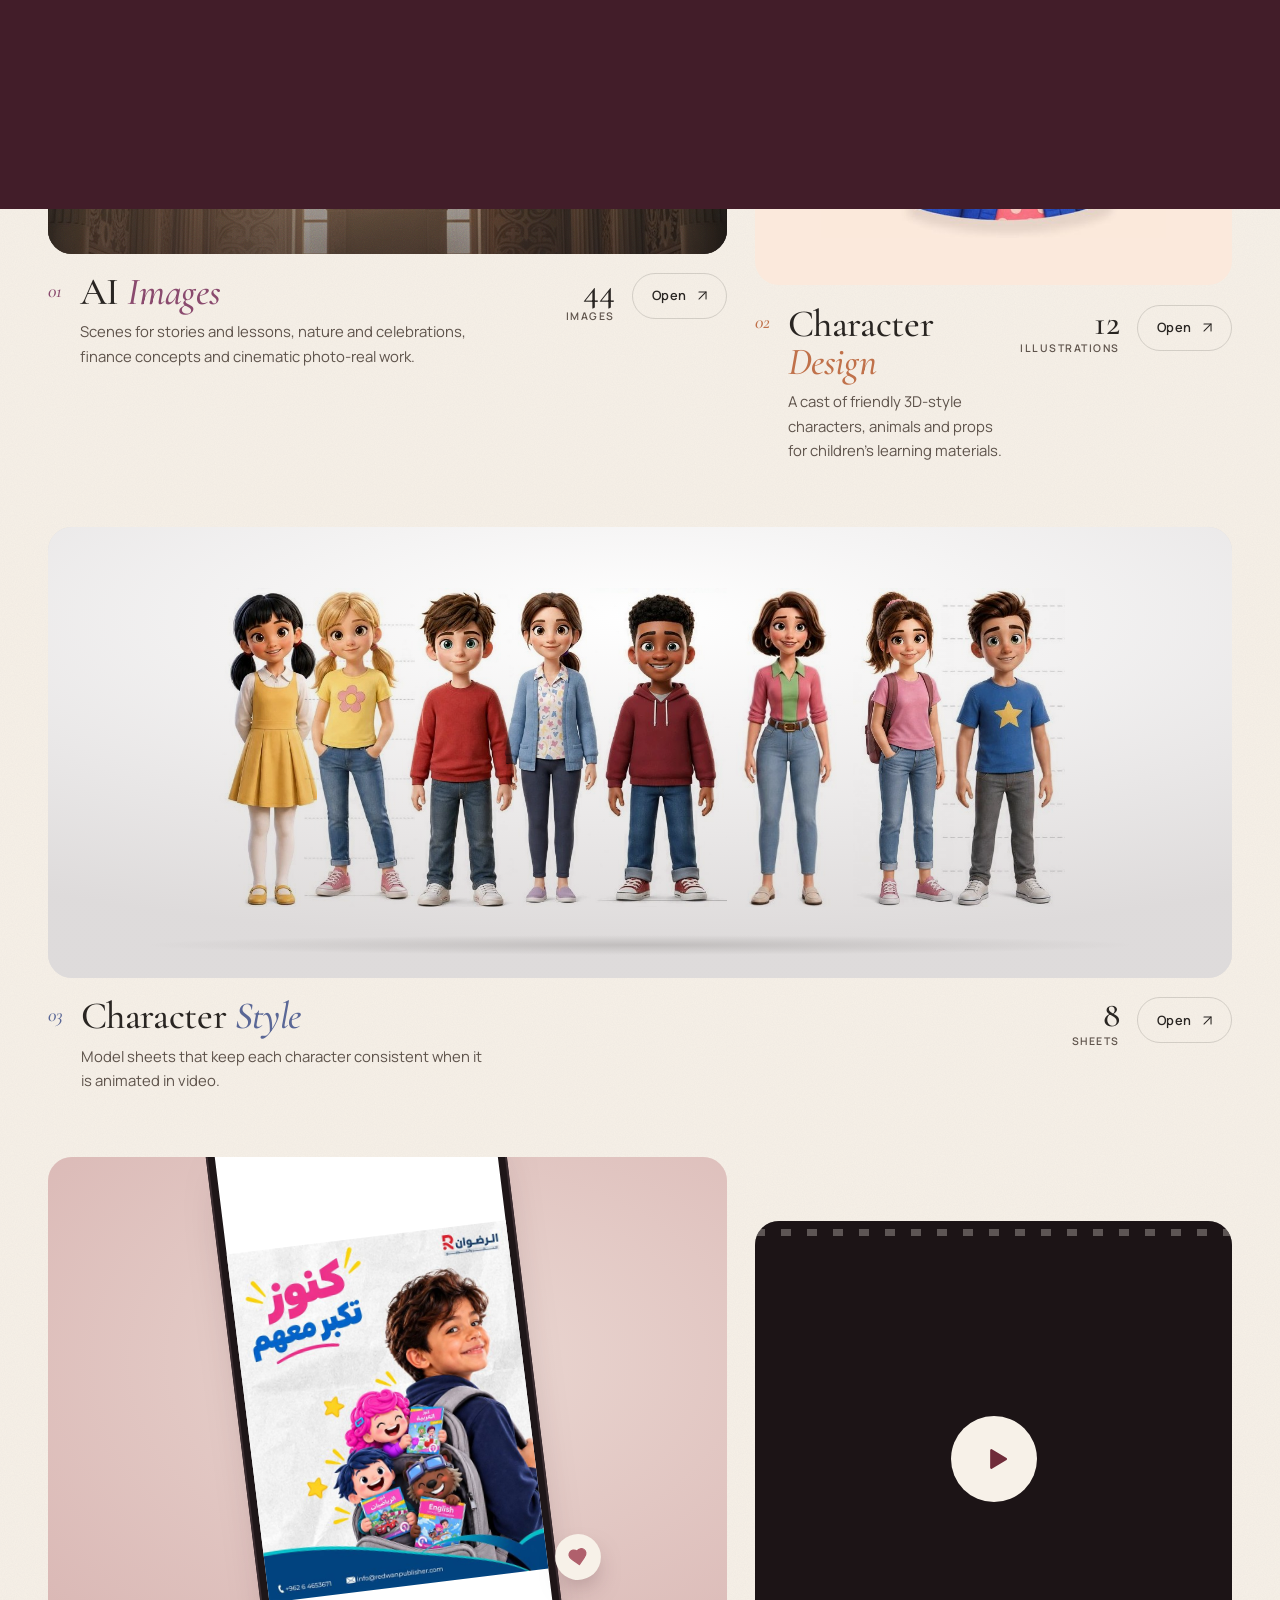
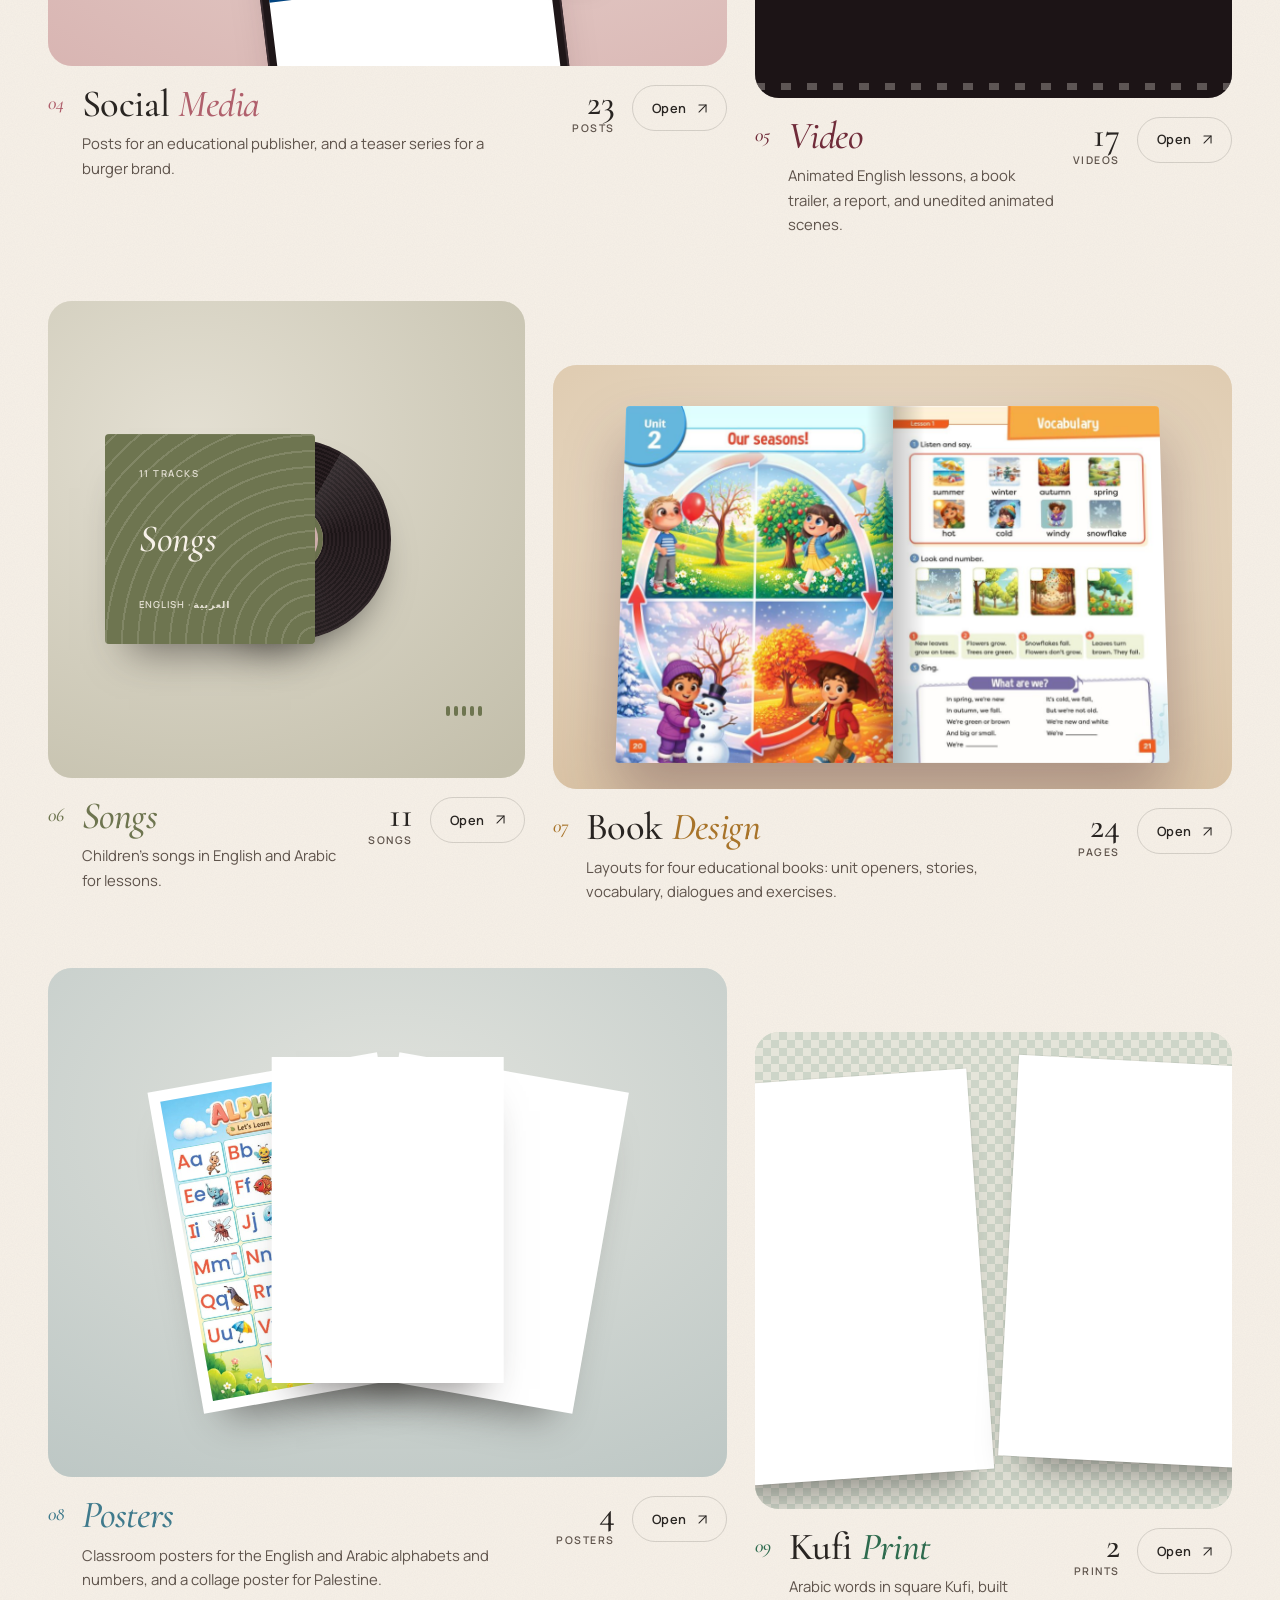
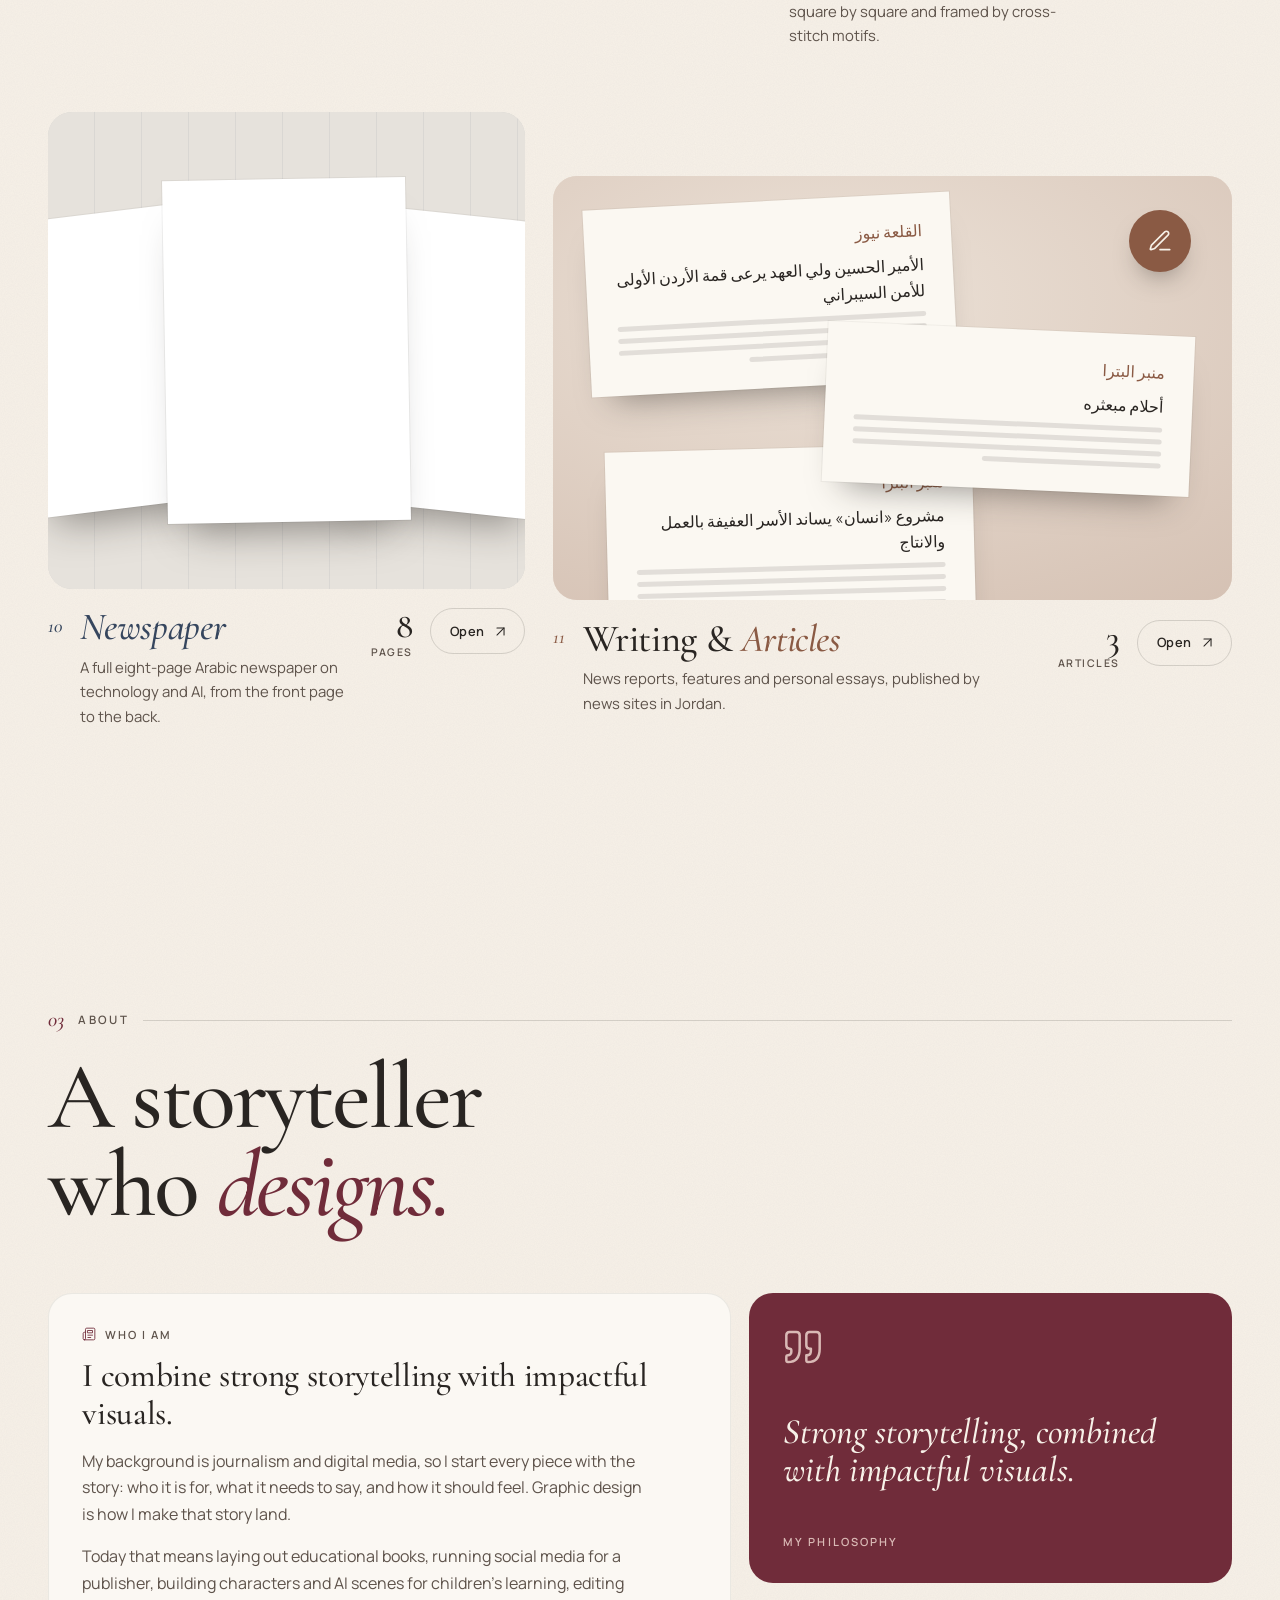
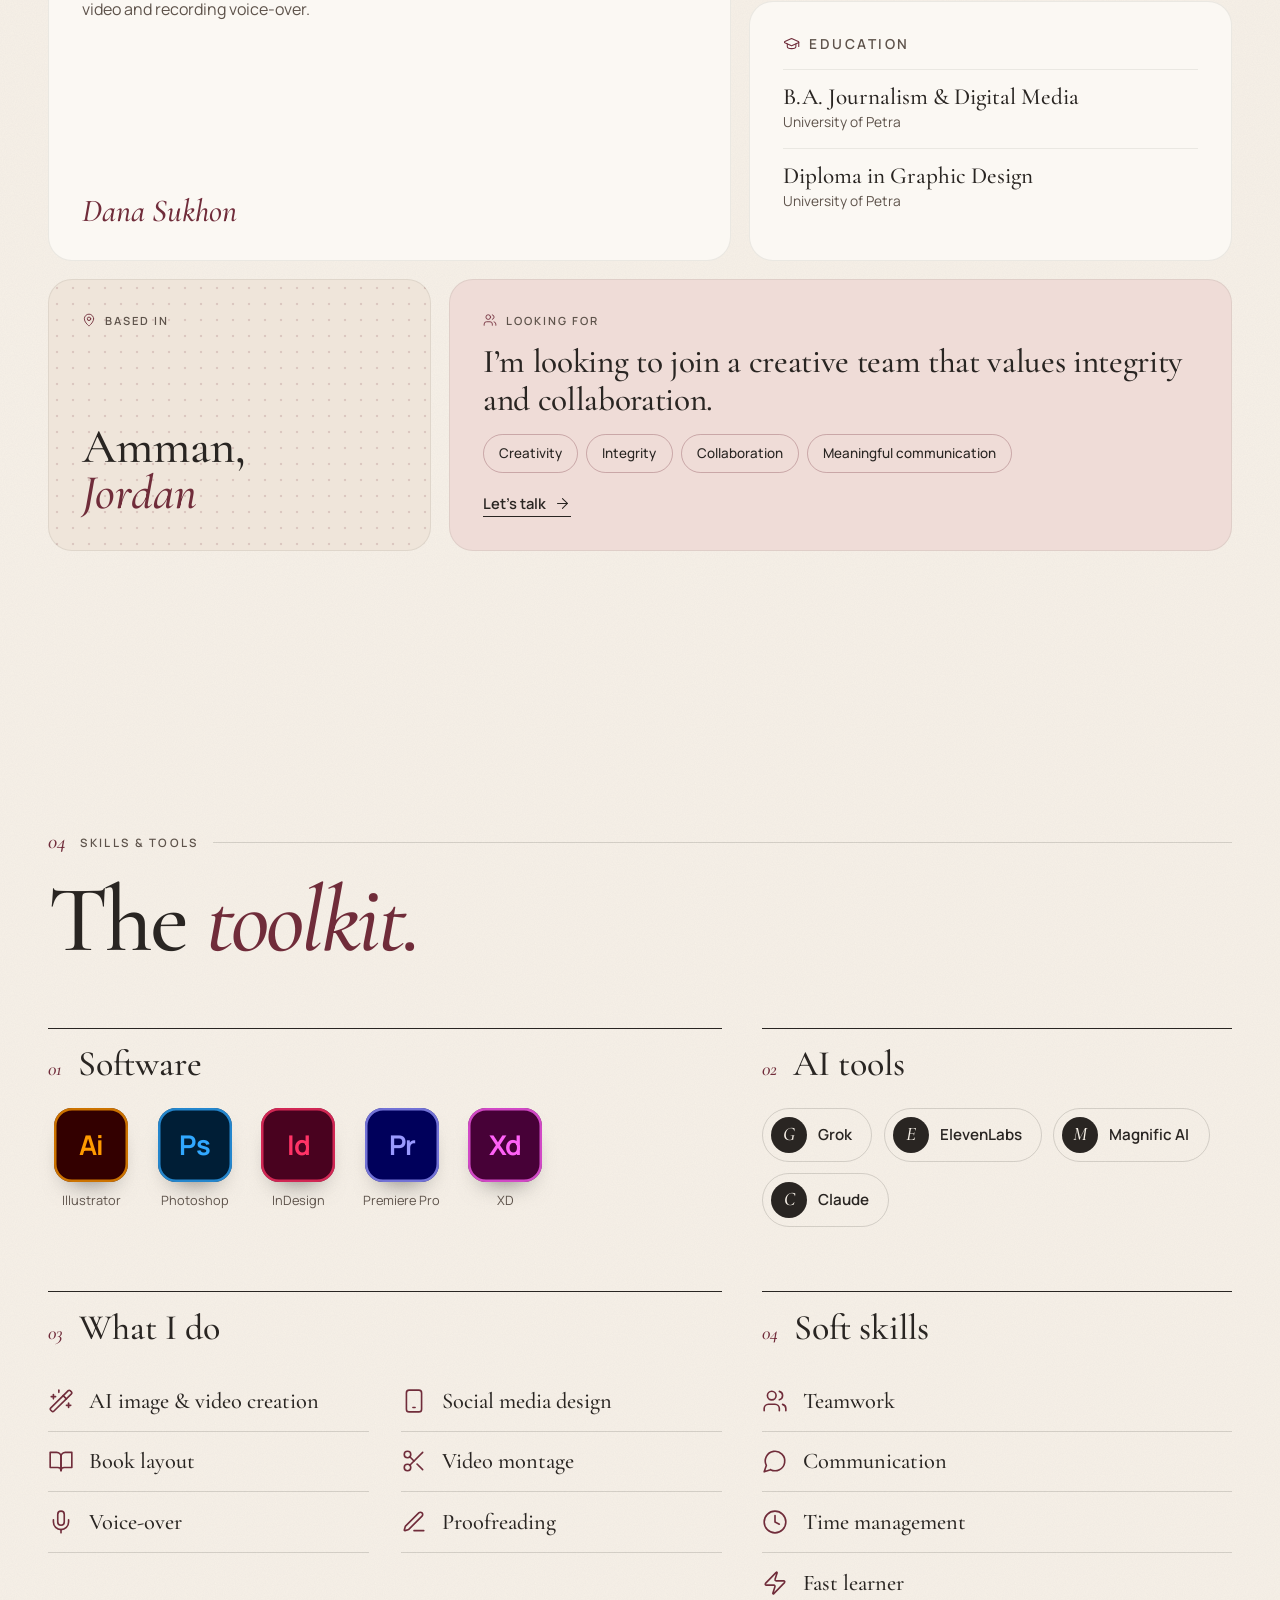
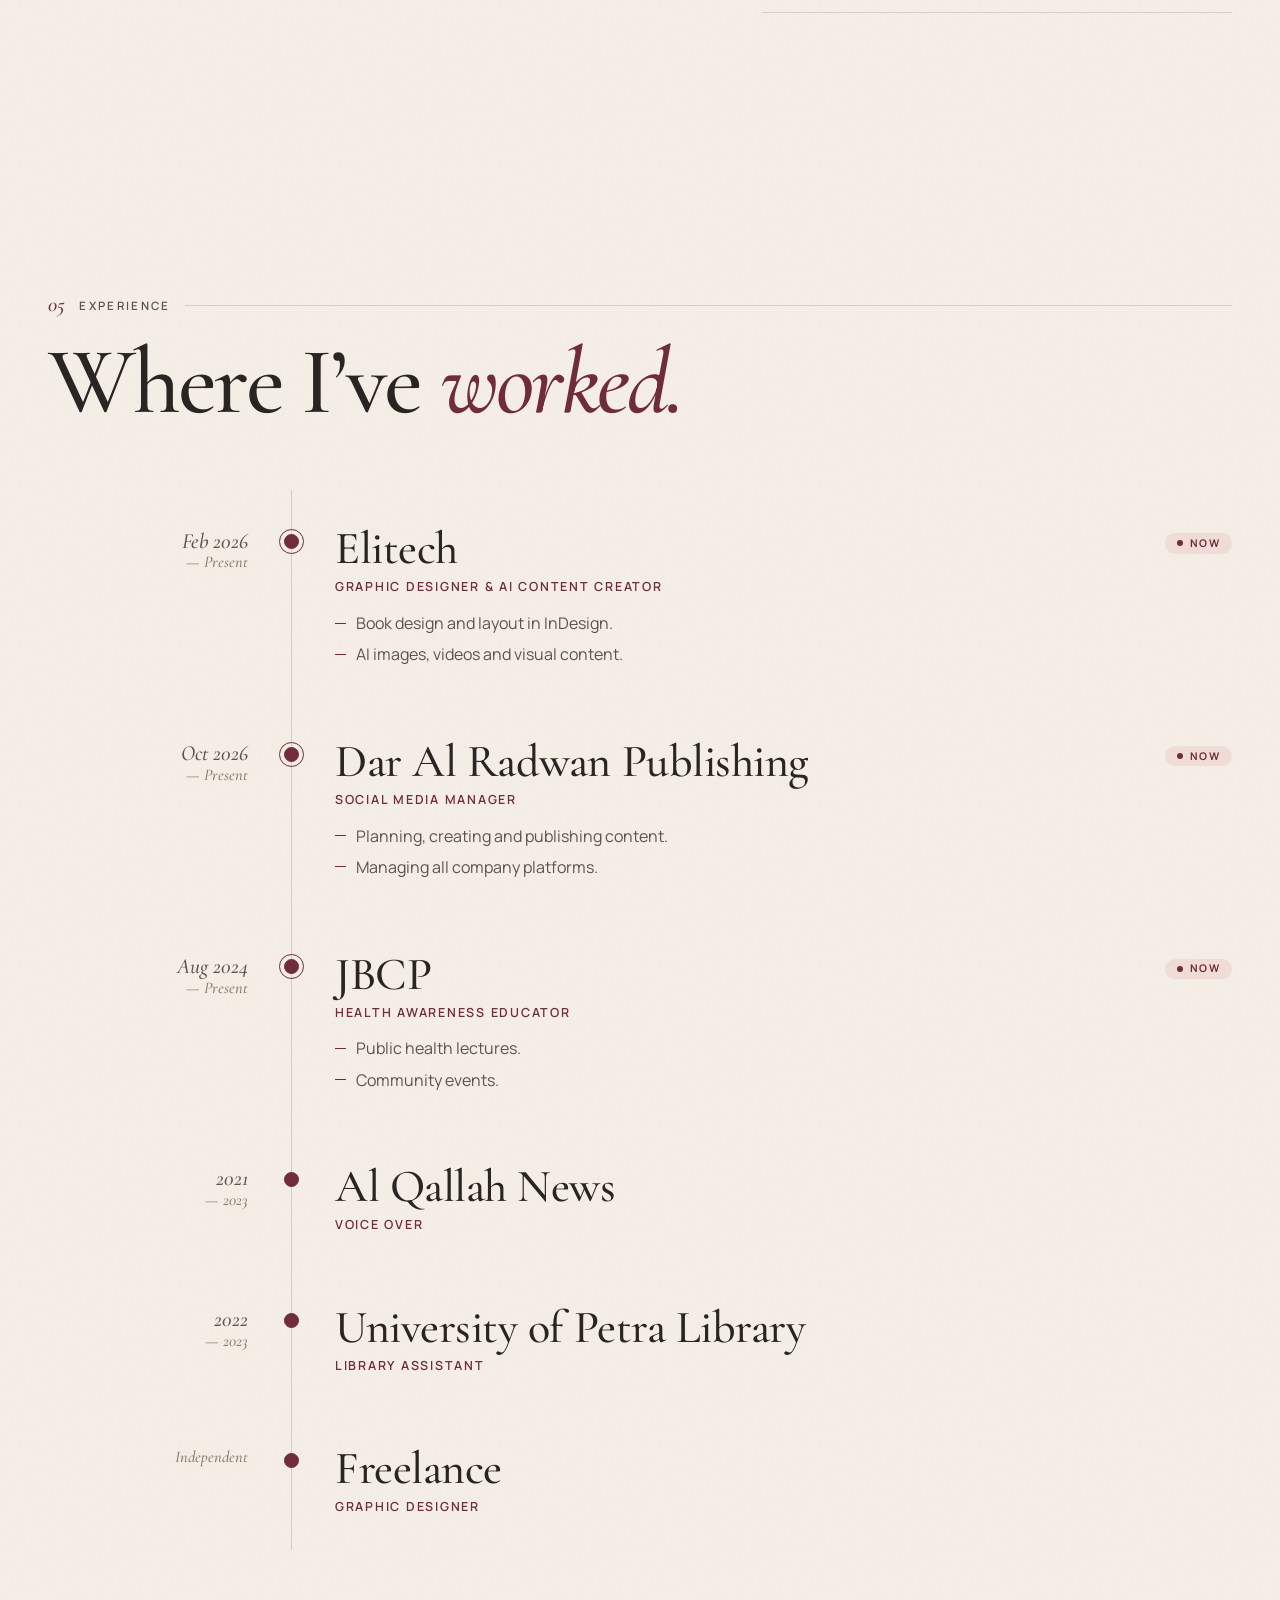
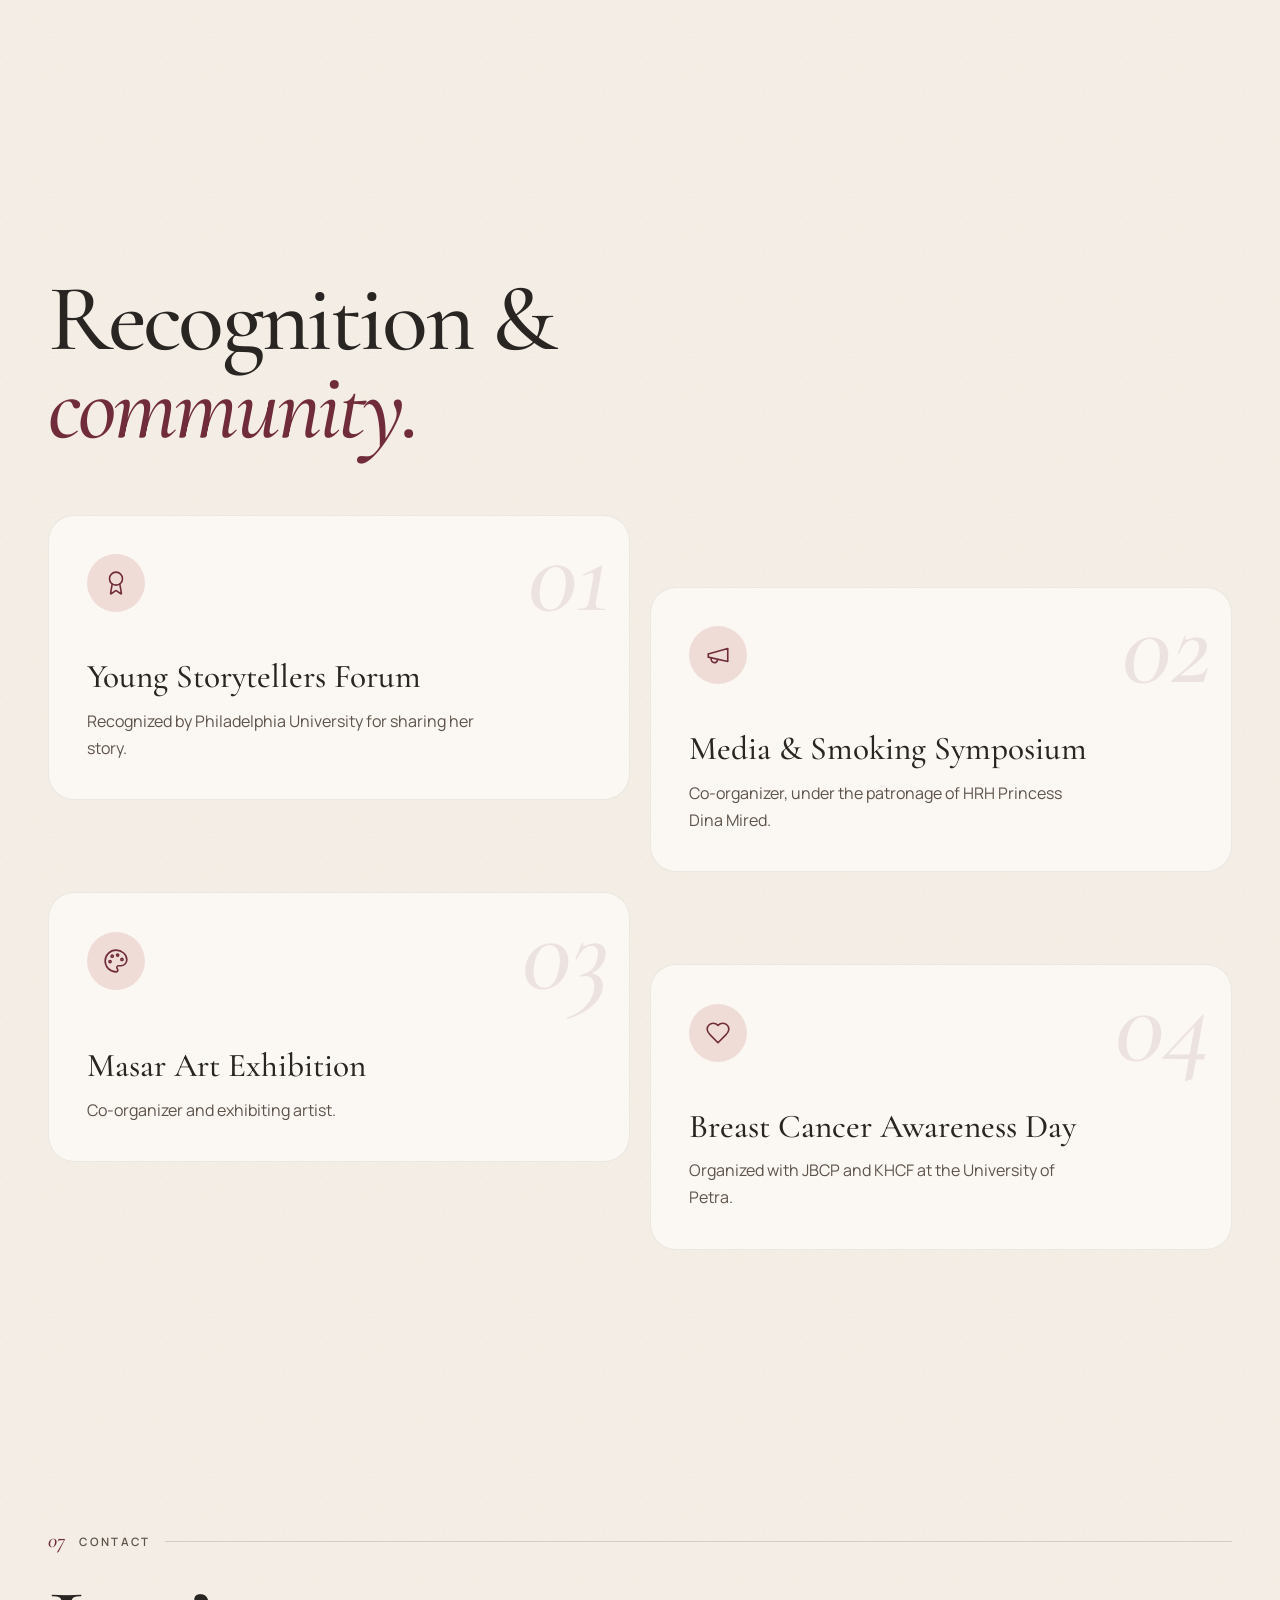
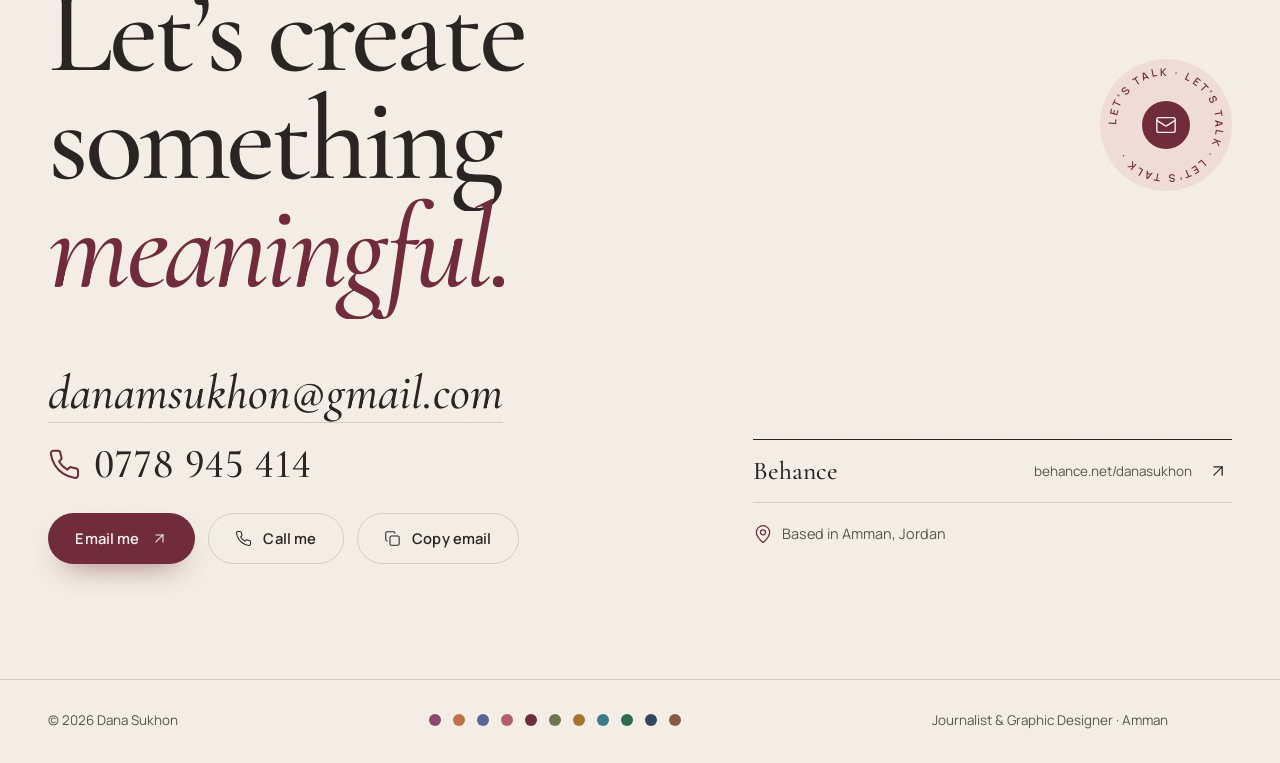
==== commit af1b1924: "README: English is the main language" ====
--- a/index.html
+++ b/index.html
@@ -14,7 +14,7 @@
   <link rel="preconnect" href="https://fonts.googleapis.com">
   <link rel="preconnect" href="https://fonts.gstatic.com" crossorigin>
   <link rel="stylesheet" href="https://fonts.googleapis.com/css2?family=Cormorant+Garamond:ital,wght@0,400;0,500;0,600;0,700;1,400;1,500;1,600&family=Manrope:wght@300;400;500;600;700&family=Amiri:ital,wght@0,400;0,700;1,400&family=UnifrakturMaguntia&family=IBM+Plex+Sans+Arabic:wght@300;400;500;600;700&family=Aref+Ruqaa:wght@400;700&display=swap">
-  <link rel="stylesheet" href="css/styles.css?v=202611231602">
+  <link rel="stylesheet" href="css/styles.css?v=202611231604">
 </head>
 <body>
   <a class="skip" href="#main">Skip to content</a>
@@ -46,15 +46,15 @@
 
   <noscript><p class="noscript">This portfolio needs JavaScript to show the work. Please turn it on, or write to danamsukhon@gmail.com.</p></noscript>
 
-  <script src="assets/images/manifest.js?v=202611231602"></script>
-  <script src="js/data.js?v=202611231602"></script>
-  <script src="js/i18n-data.js?v=202611231602"></script>
-  <script src="js/i18n.js?v=202611231602"></script>
-  <script src="js/icons.js?v=202611231602"></script>
-  <script src="js/core.js?v=202611231602"></script>
-  <script src="js/media.js?v=202611231602"></script>
-  <script src="js/views.js?v=202611231602"></script>
-  <script src="js/main.js?v=202611231602"></script>
+  <script src="assets/images/manifest.js?v=202611231604"></script>
+  <script src="js/data.js?v=202611231604"></script>
+  <script src="js/i18n-data.js?v=202611231604"></script>
+  <script src="js/i18n.js?v=202611231604"></script>
+  <script src="js/icons.js?v=202611231604"></script>
+  <script src="js/core.js?v=202611231604"></script>
+  <script src="js/media.js?v=202611231604"></script>
+  <script src="js/views.js?v=202611231604"></script>
+  <script src="js/main.js?v=202611231604"></script>
   <script>document.querySelector(".totop-ic").innerHTML = DS.icon("arrow-up");</script>
 </body>
 </html>
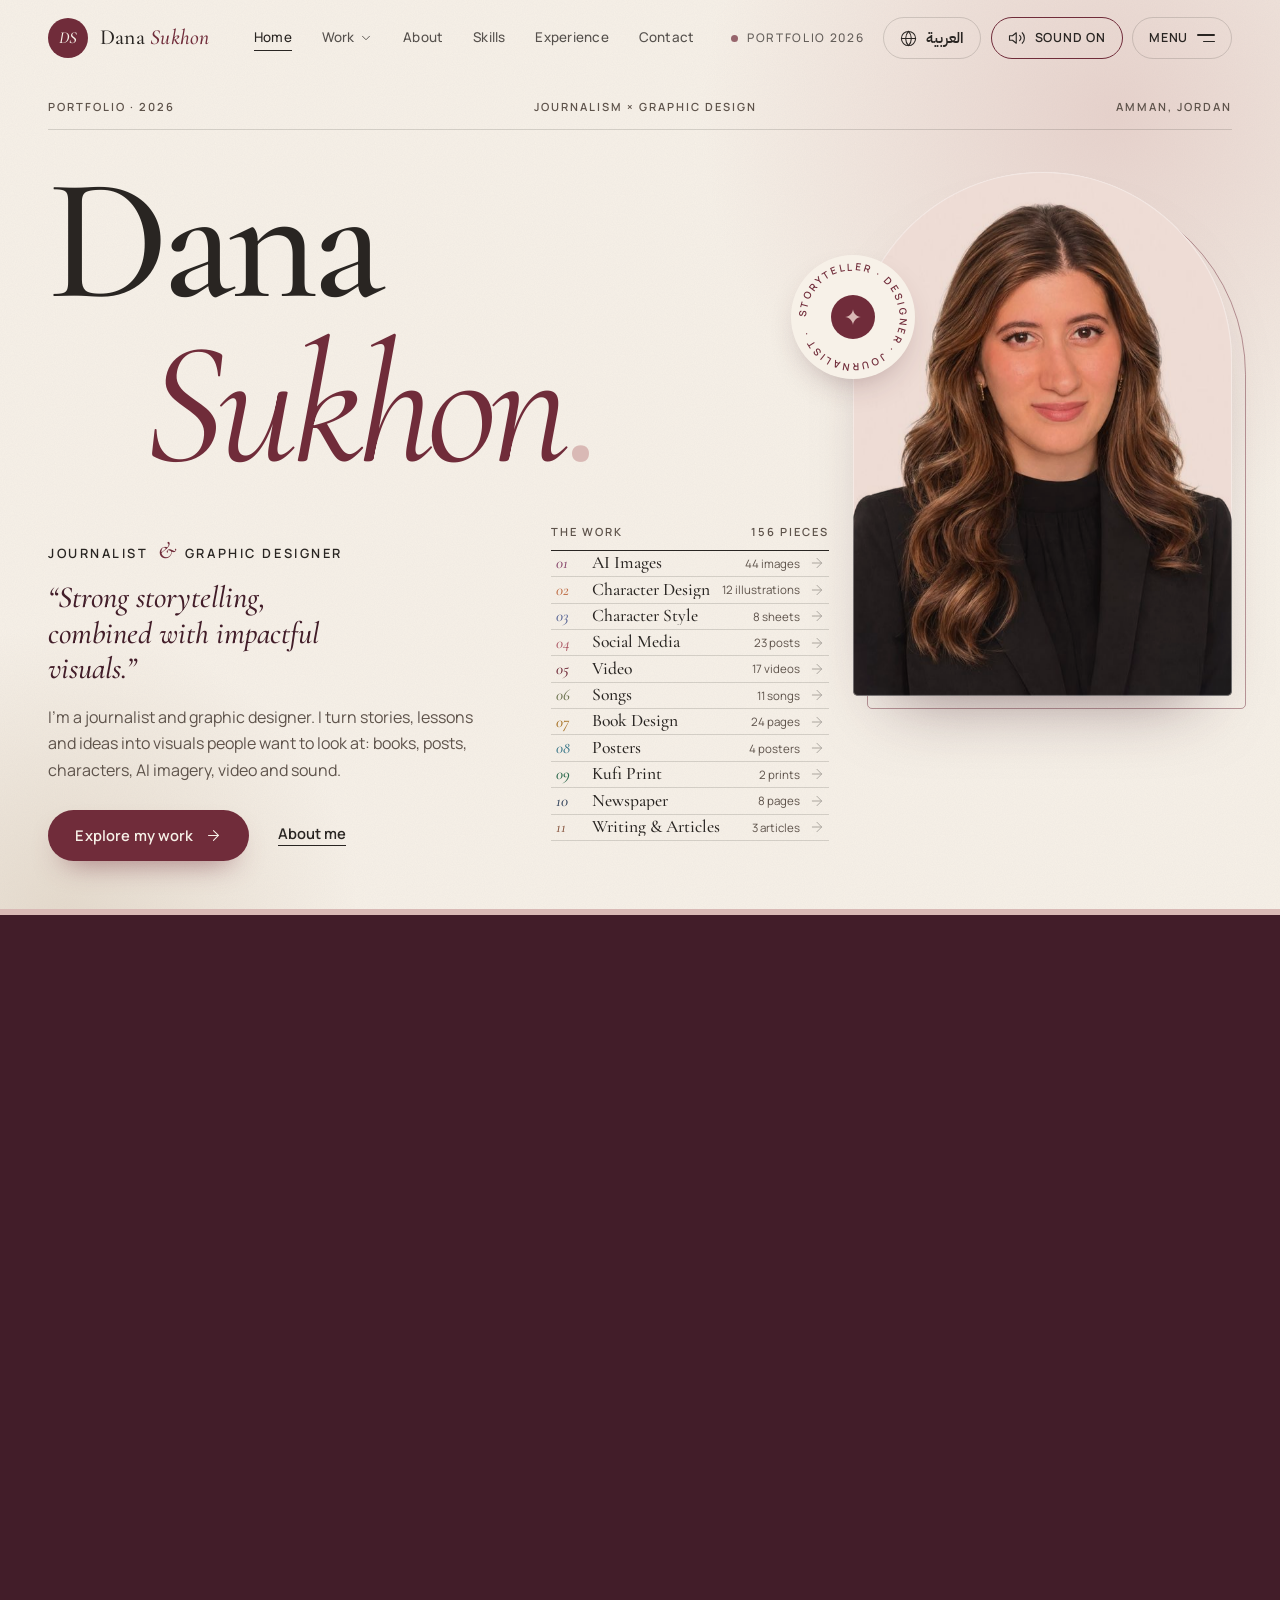
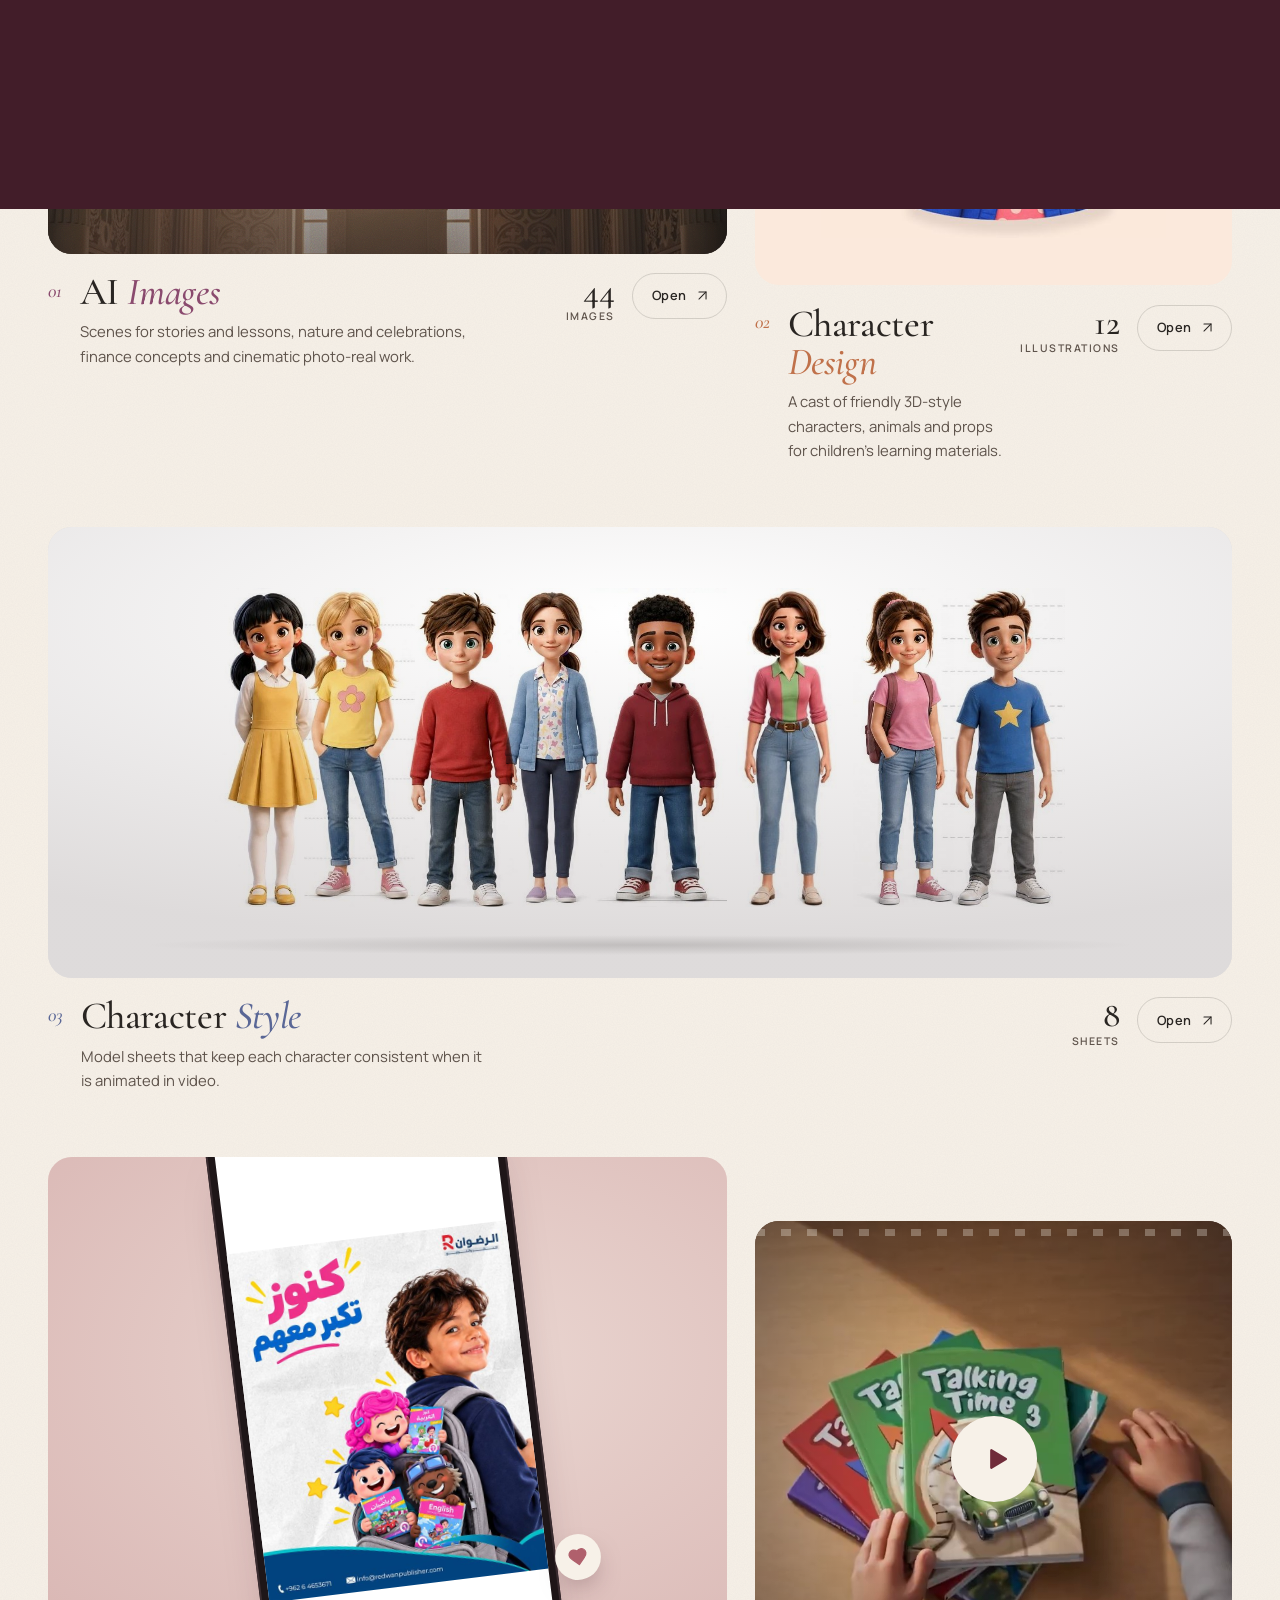
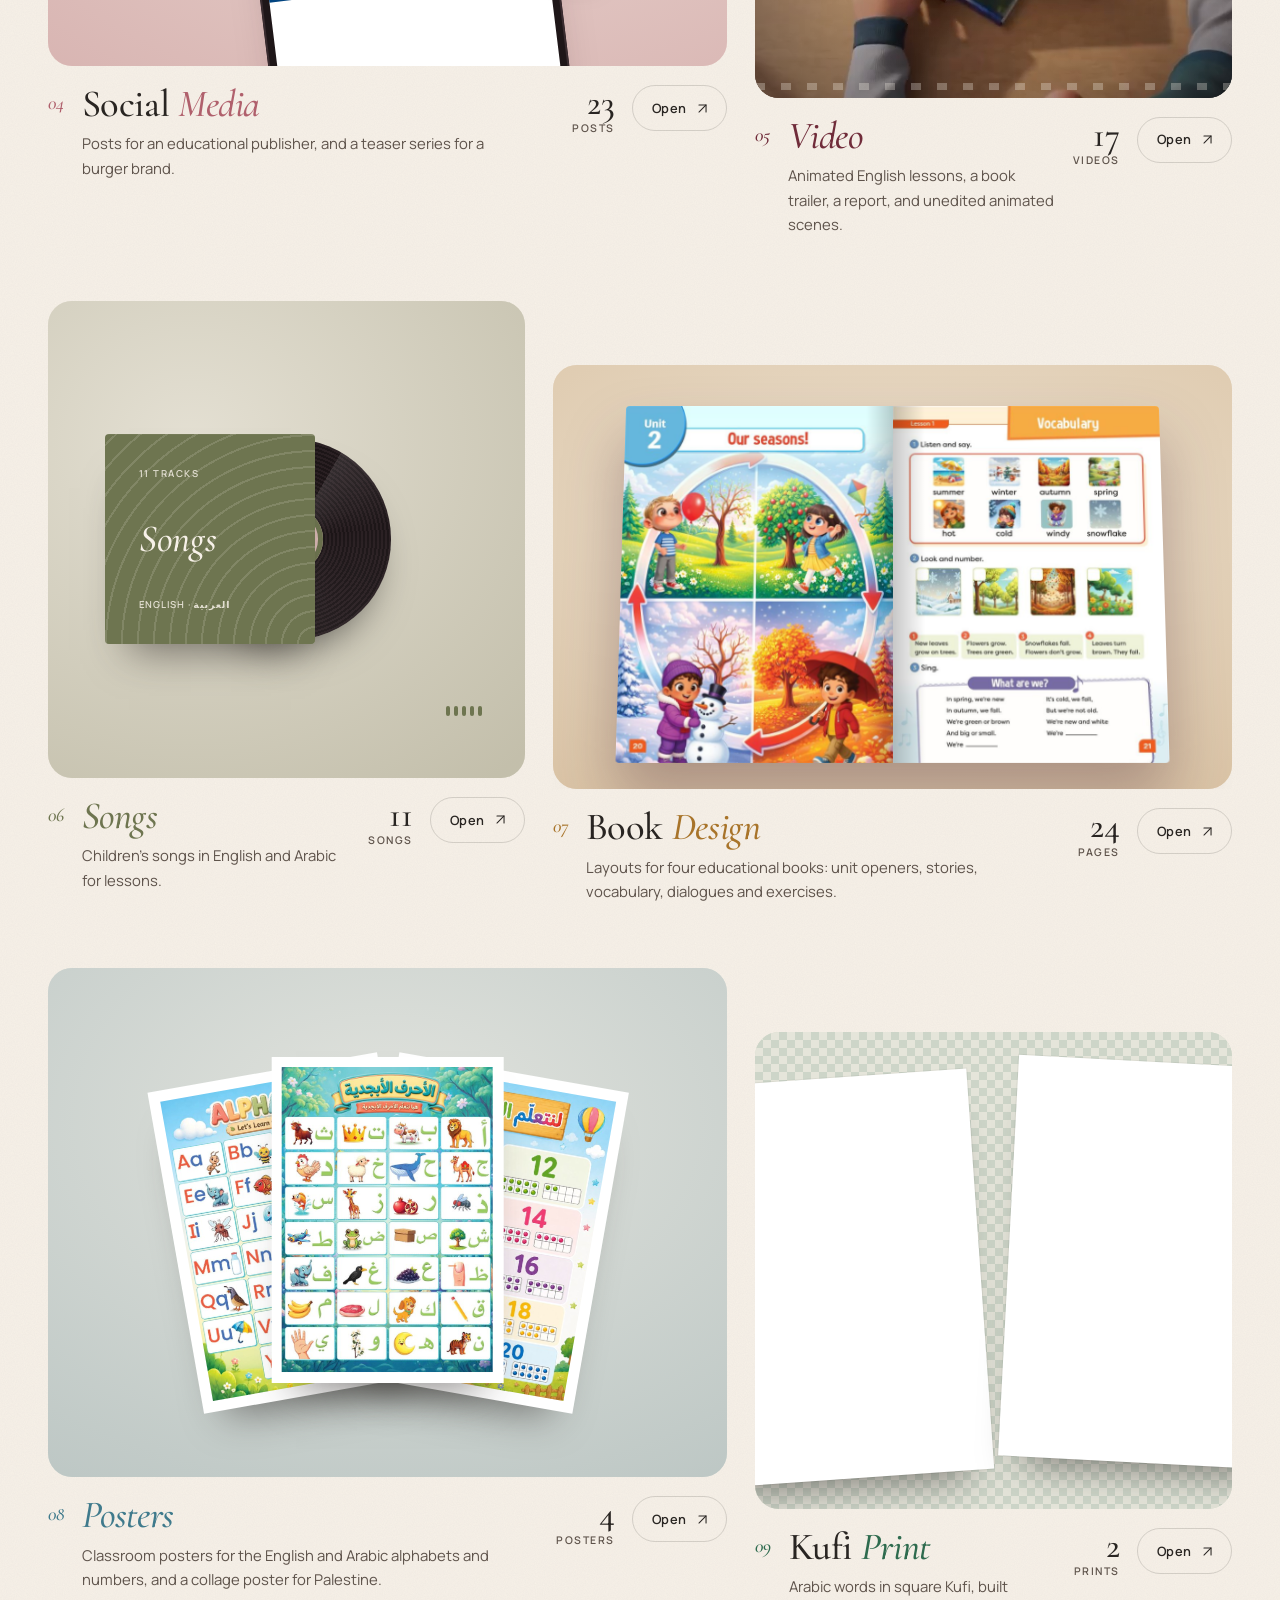
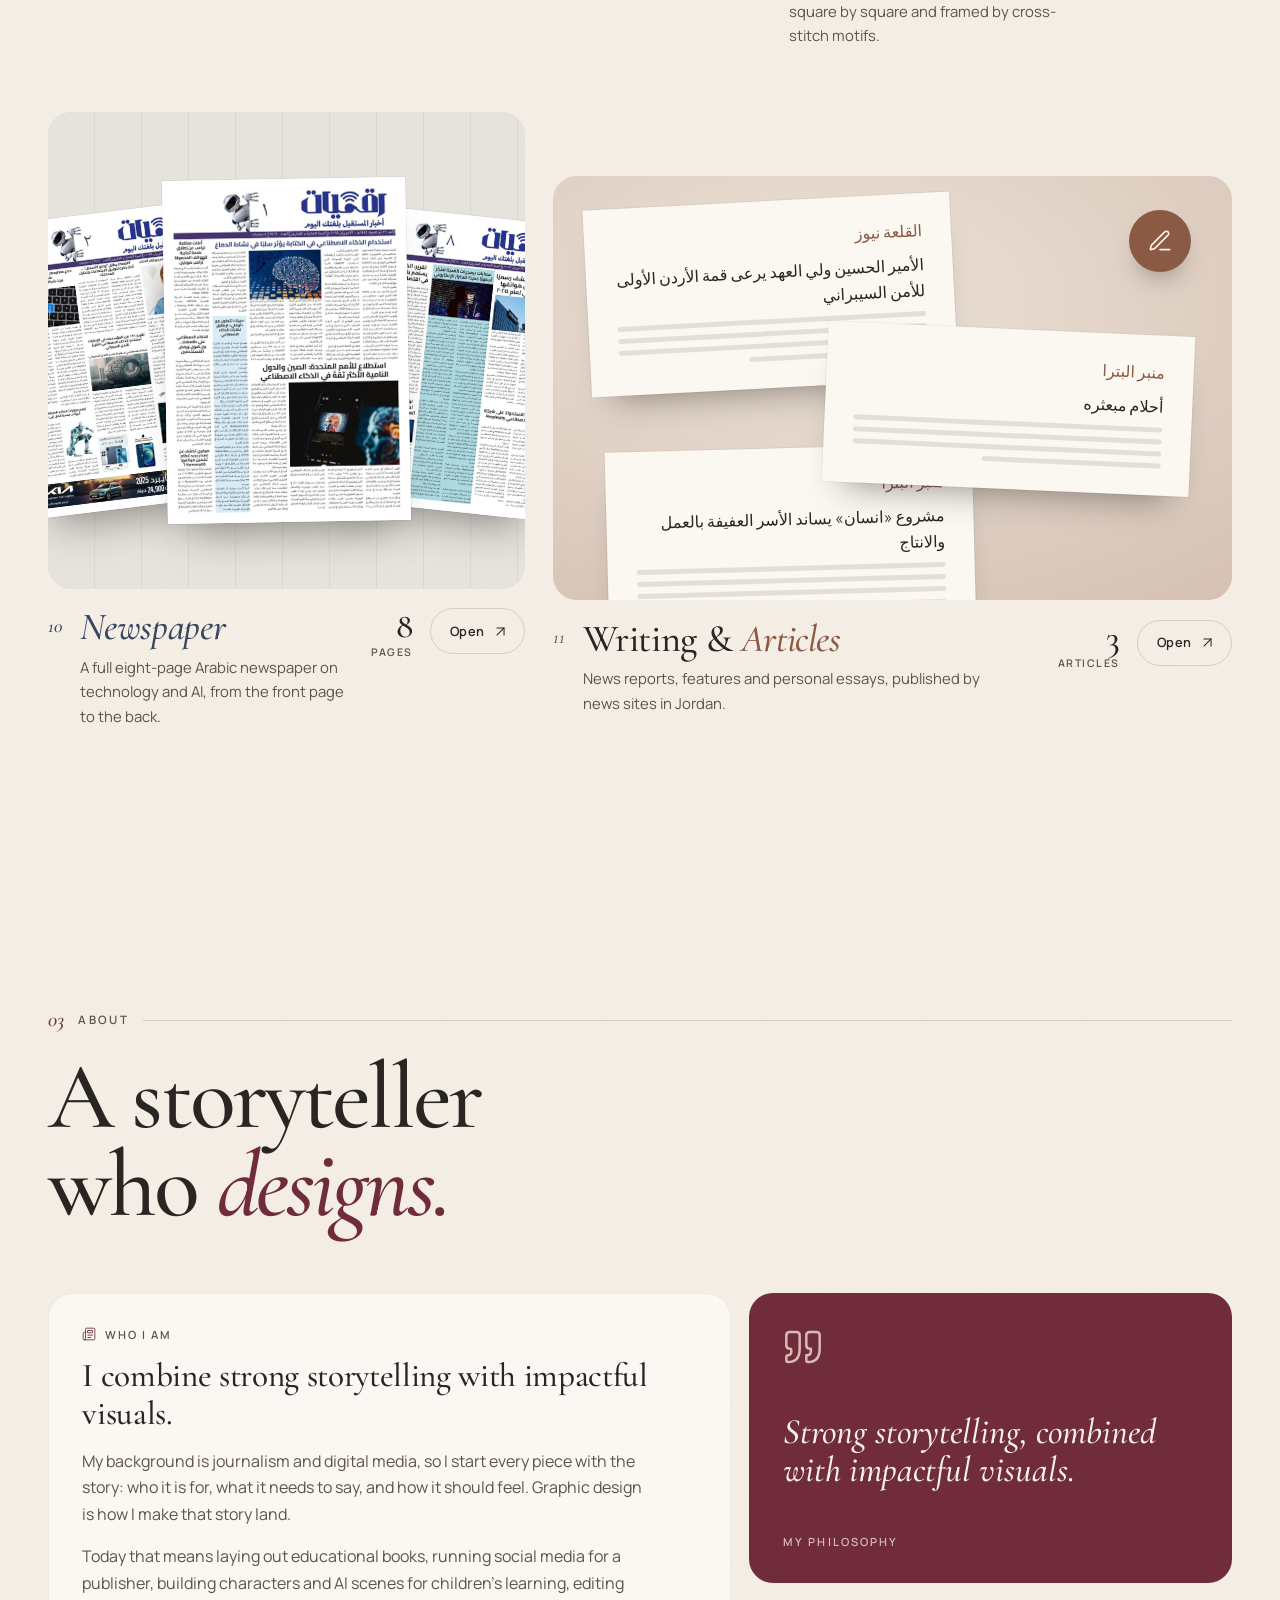
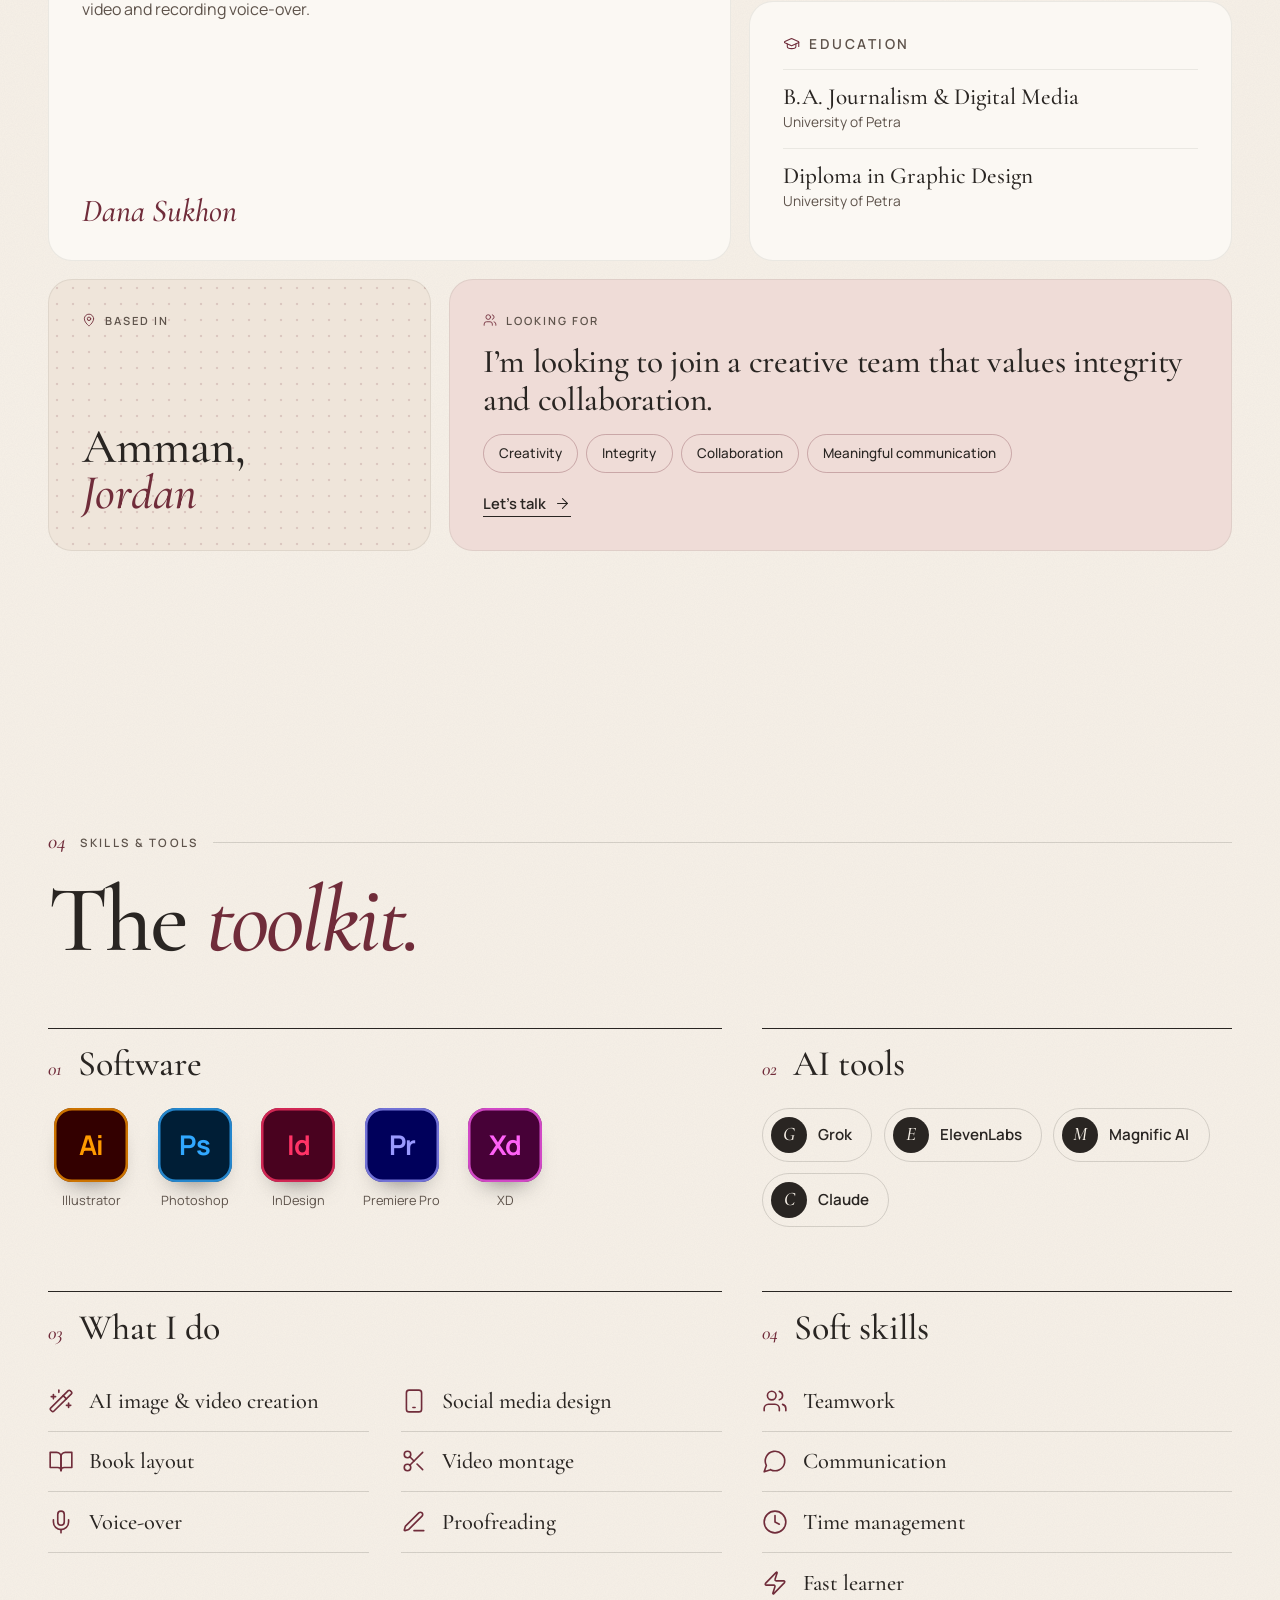
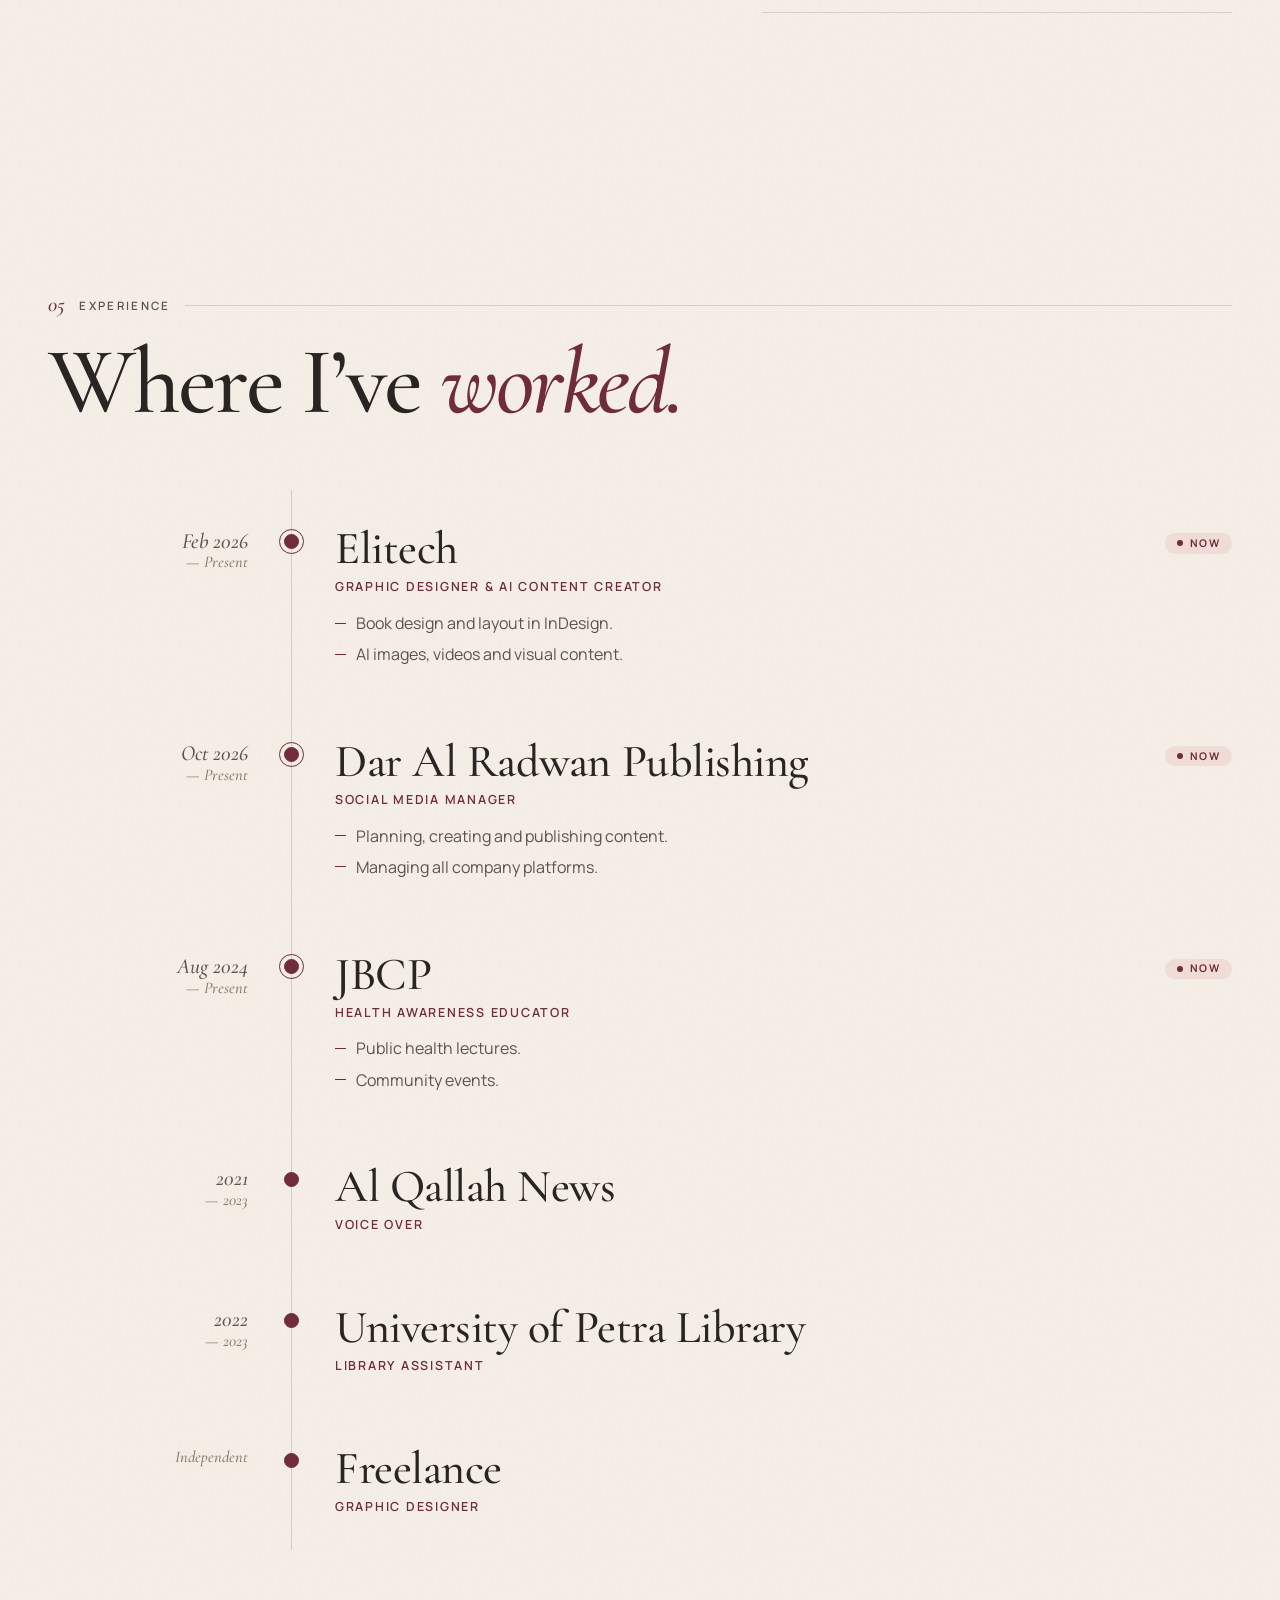
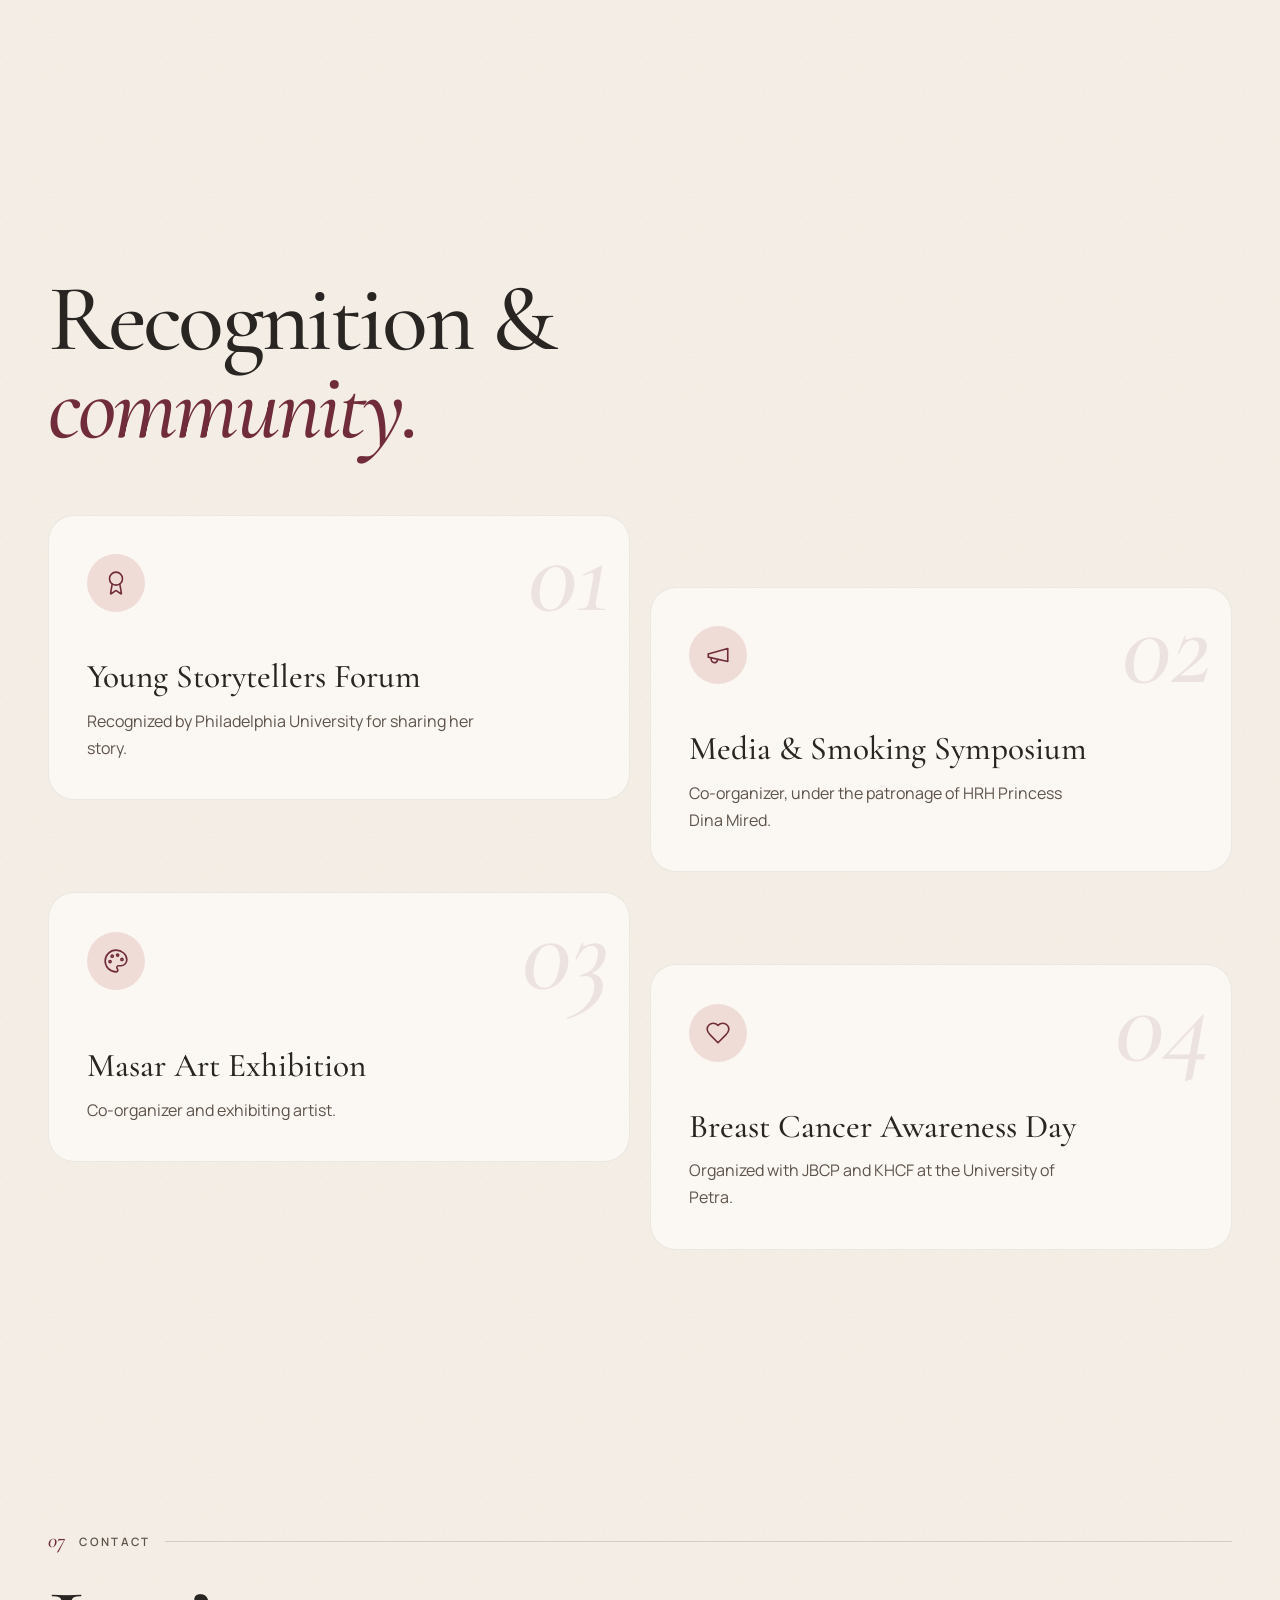
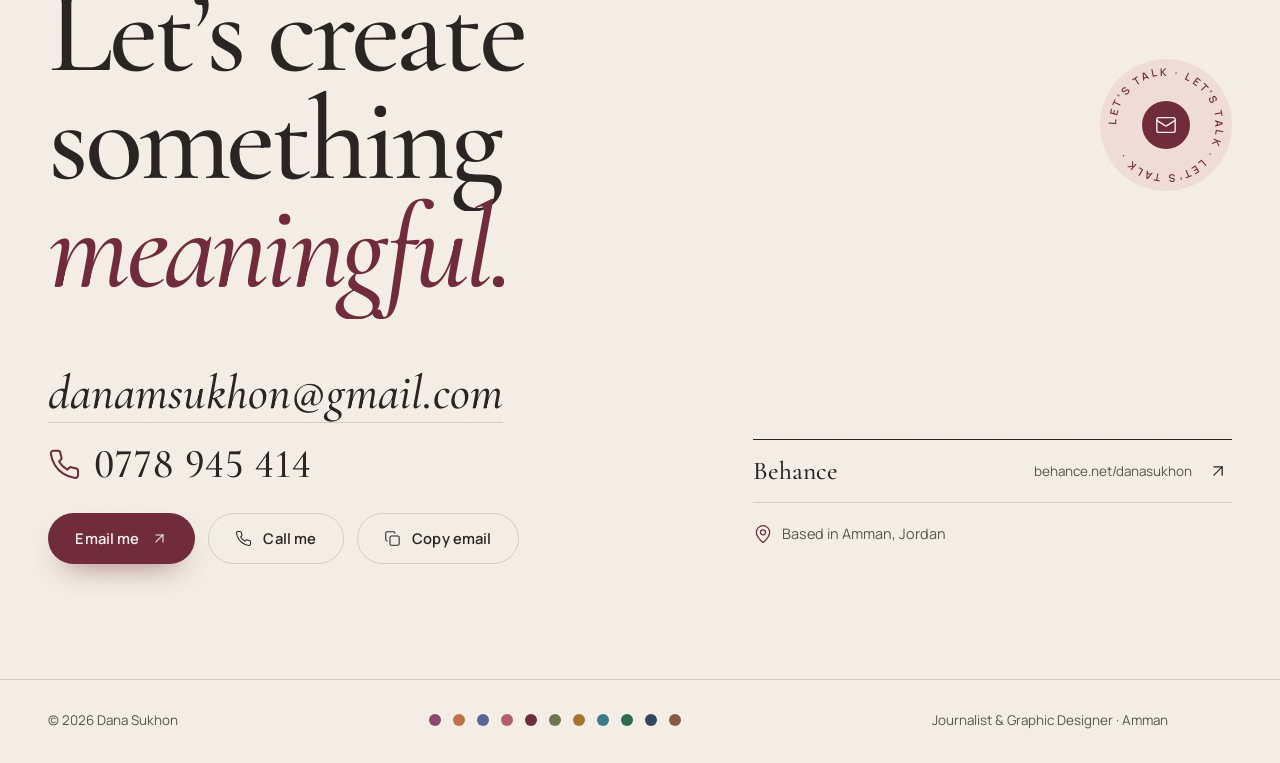
==== commit 0dfadaf3: "Always show the newest version after a publish" ====
--- a/index.html
+++ b/index.html
@@ -14,7 +14,7 @@
   <link rel="preconnect" href="https://fonts.googleapis.com">
   <link rel="preconnect" href="https://fonts.gstatic.com" crossorigin>
   <link rel="stylesheet" href="https://fonts.googleapis.com/css2?family=Cormorant+Garamond:ital,wght@0,400;0,500;0,600;0,700;1,400;1,500;1,600&family=Manrope:wght@300;400;500;600;700&family=Amiri:ital,wght@0,400;0,700;1,400&family=UnifrakturMaguntia&family=IBM+Plex+Sans+Arabic:wght@300;400;500;600;700&family=Aref+Ruqaa:wght@400;700&display=swap">
-  <link rel="stylesheet" href="css/styles.css?v=202611231604">
+  <link rel="stylesheet" href="css/styles.css?v=202611231607">
 </head>
 <body>
   <a class="skip" href="#main">Skip to content</a>
@@ -46,15 +46,15 @@
 
   <noscript><p class="noscript">This portfolio needs JavaScript to show the work. Please turn it on, or write to danamsukhon@gmail.com.</p></noscript>
 
-  <script src="assets/images/manifest.js?v=202611231604"></script>
-  <script src="js/data.js?v=202611231604"></script>
-  <script src="js/i18n-data.js?v=202611231604"></script>
-  <script src="js/i18n.js?v=202611231604"></script>
-  <script src="js/icons.js?v=202611231604"></script>
-  <script src="js/core.js?v=202611231604"></script>
-  <script src="js/media.js?v=202611231604"></script>
-  <script src="js/views.js?v=202611231604"></script>
-  <script src="js/main.js?v=202611231604"></script>
+  <script src="assets/images/manifest.js?v=202611231607"></script>
+  <script src="js/data.js?v=202611231607"></script>
+  <script src="js/i18n-data.js?v=202611231607"></script>
+  <script src="js/i18n.js?v=202611231607"></script>
+  <script src="js/icons.js?v=202611231607"></script>
+  <script src="js/core.js?v=202611231607"></script>
+  <script src="js/media.js?v=202611231607"></script>
+  <script src="js/views.js?v=202611231607"></script>
+  <script src="js/main.js?v=202611231607"></script>
   <script>document.querySelector(".totop-ic").innerHTML = DS.icon("arrow-up");</script>
 </body>
 </html>
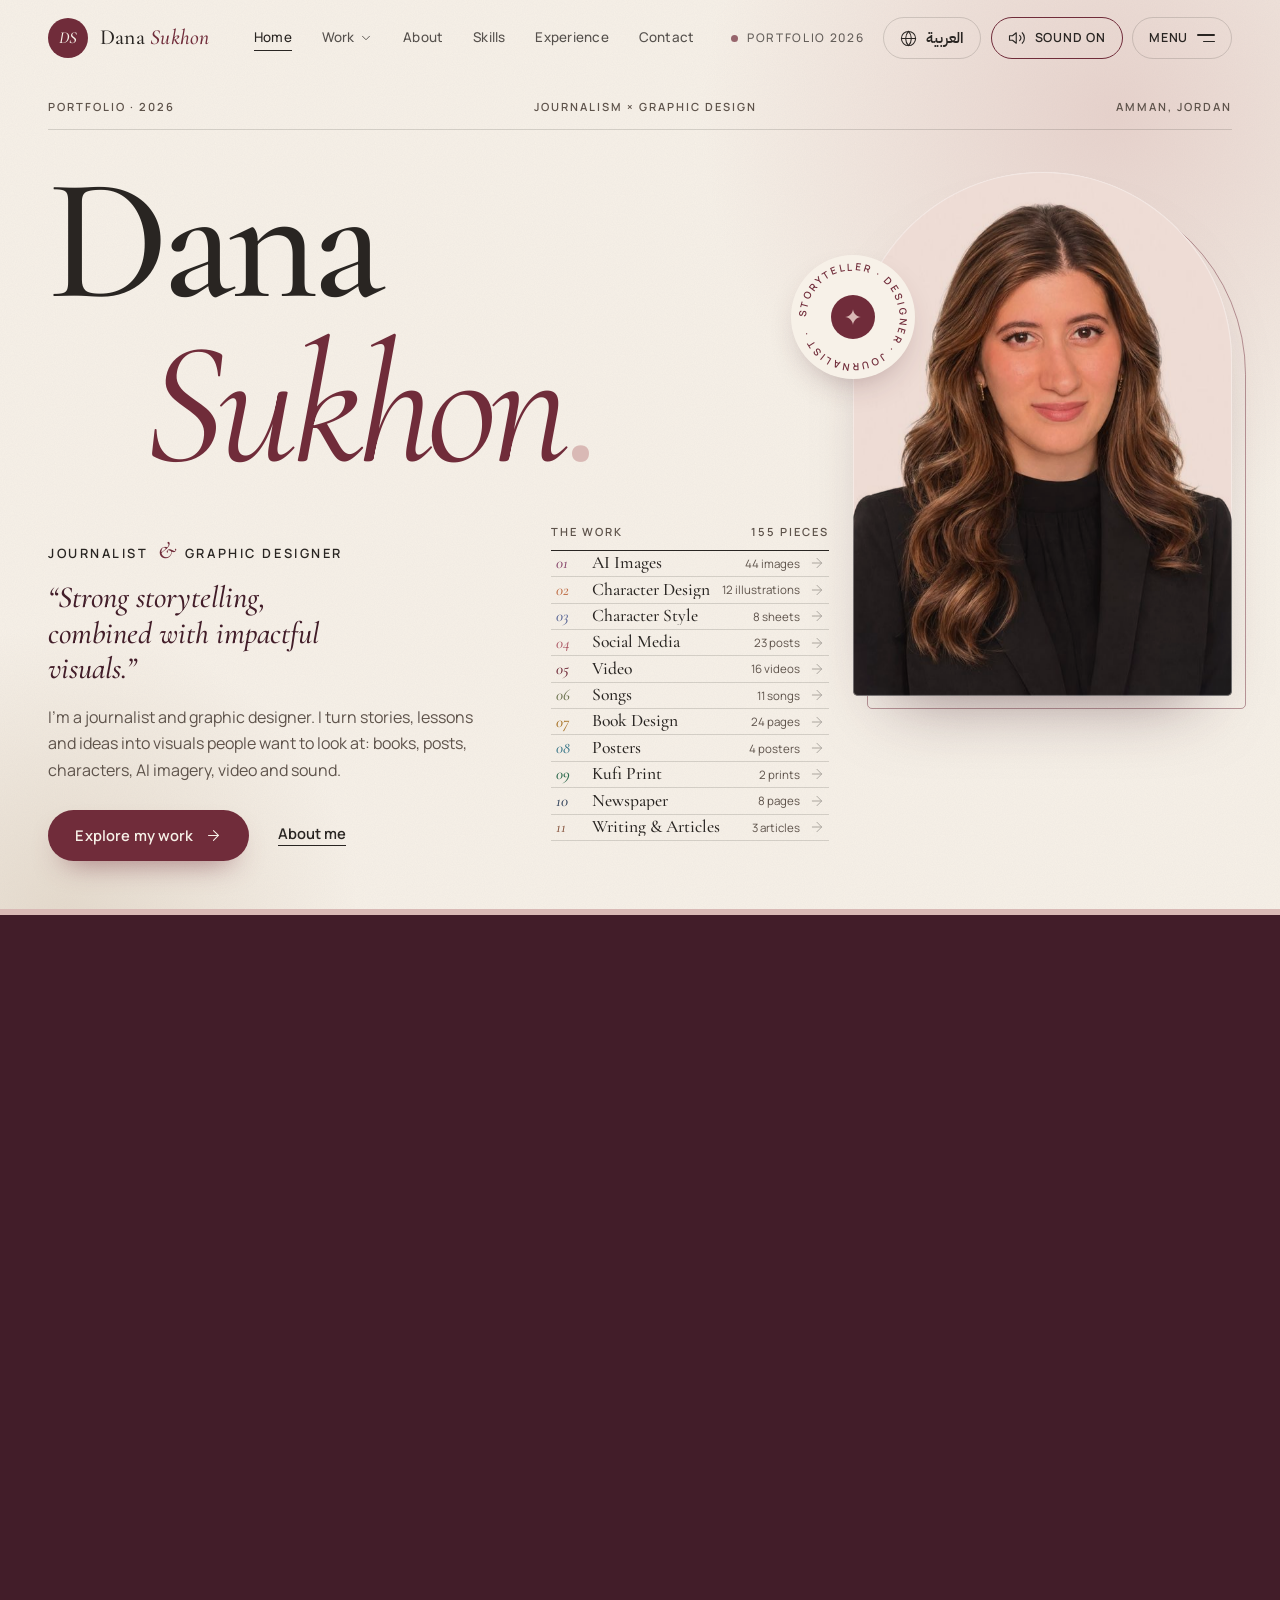
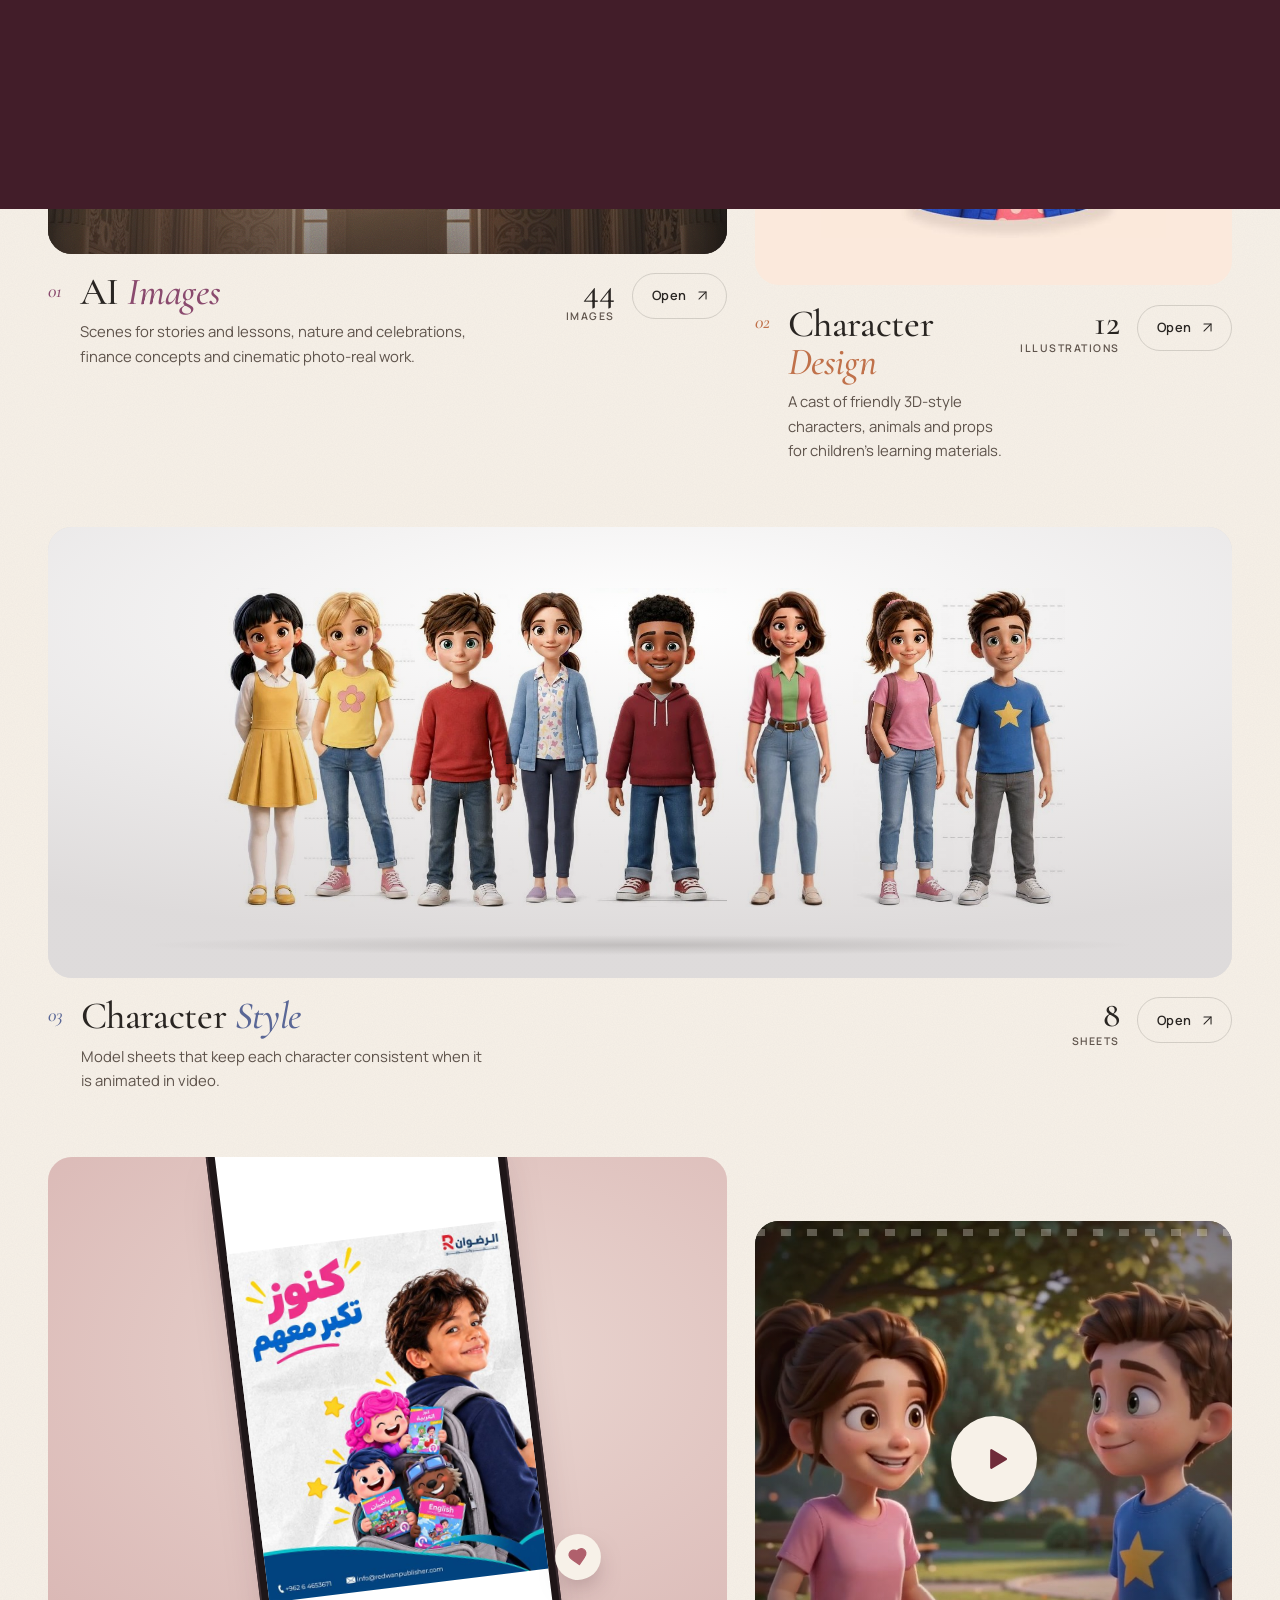
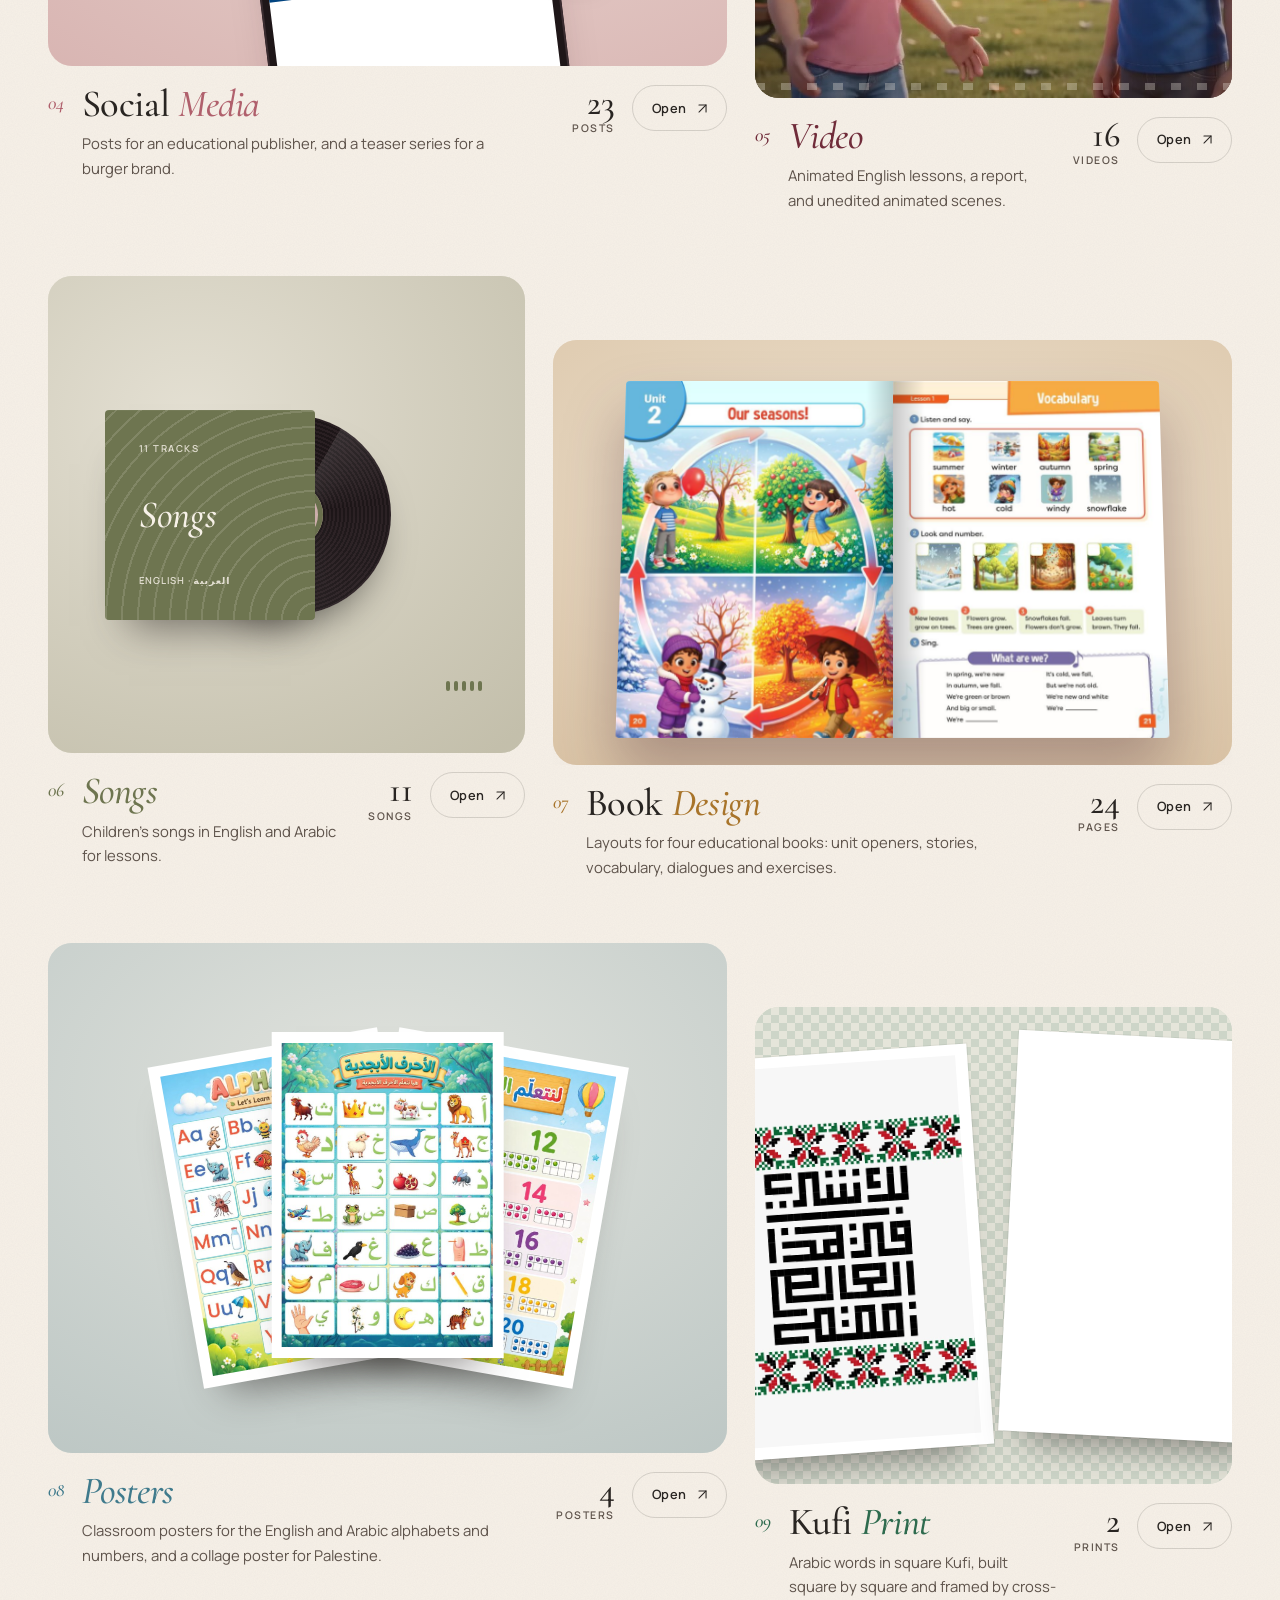
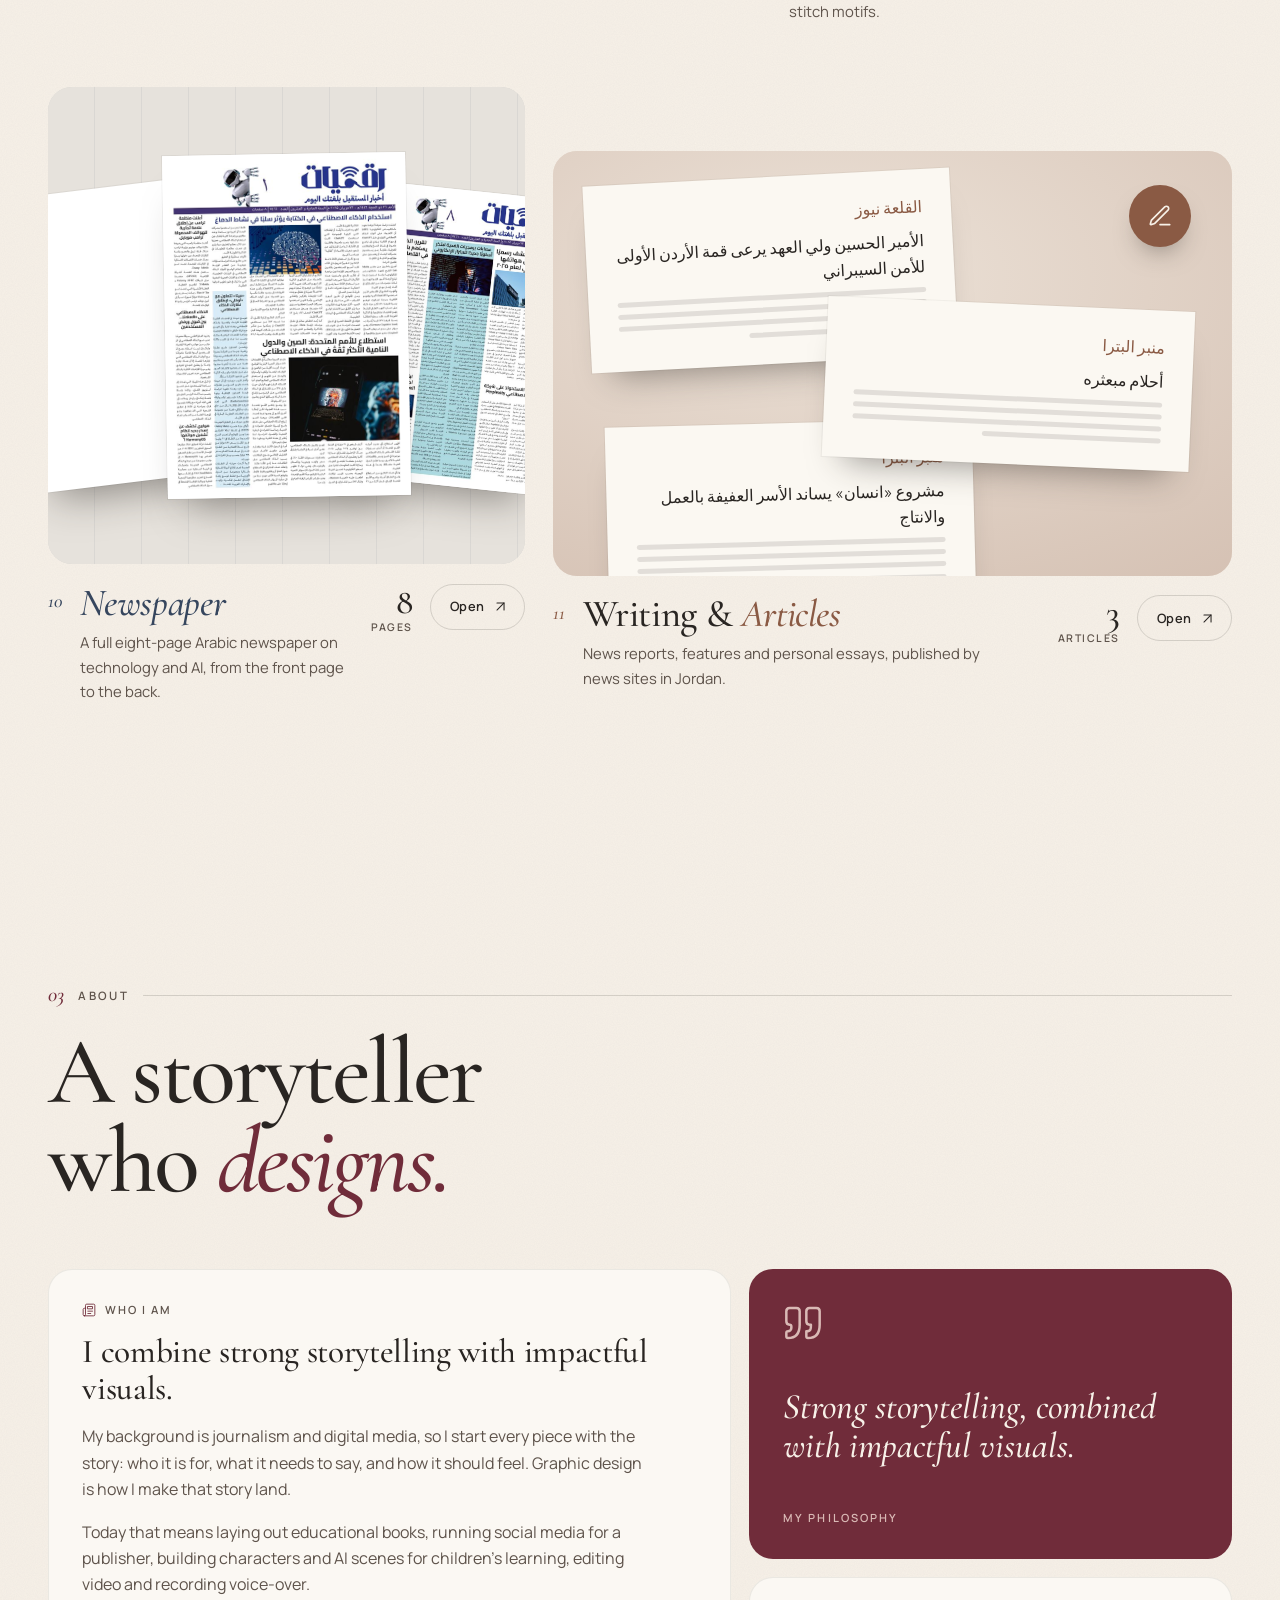
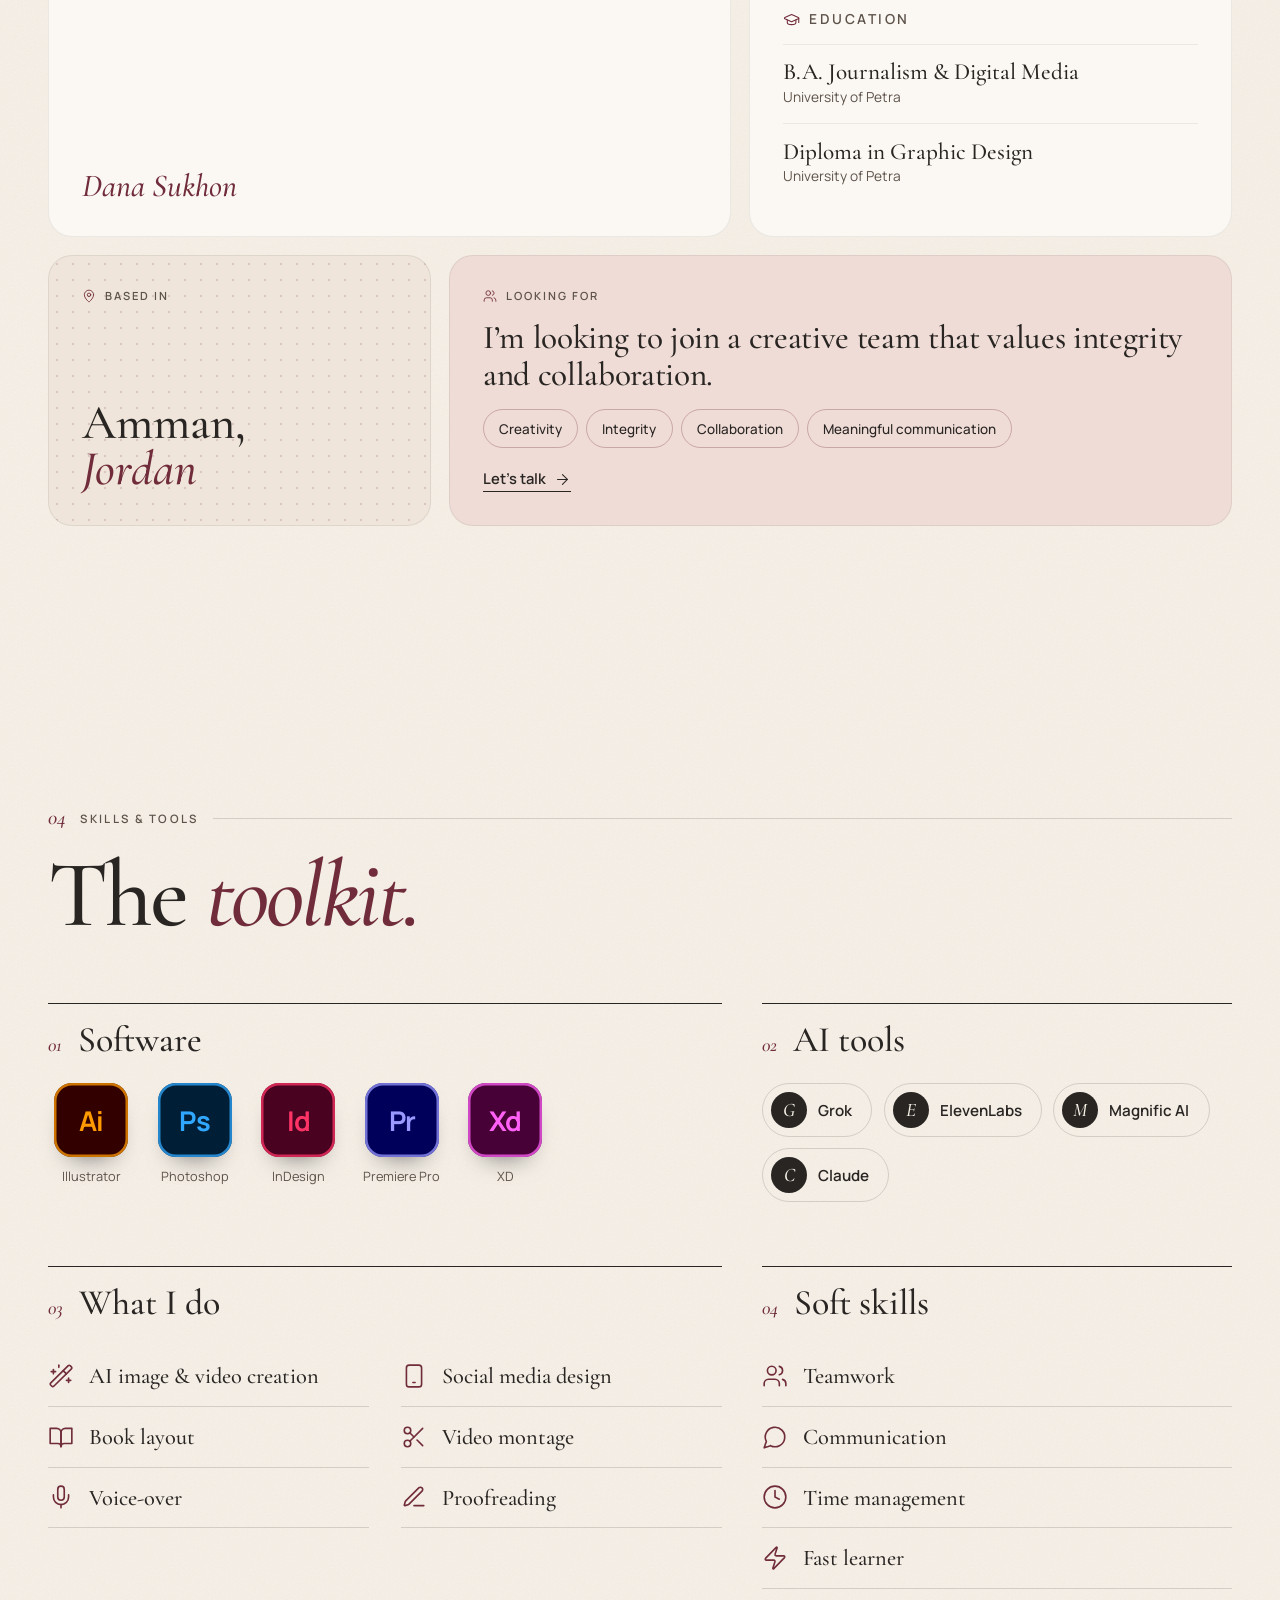
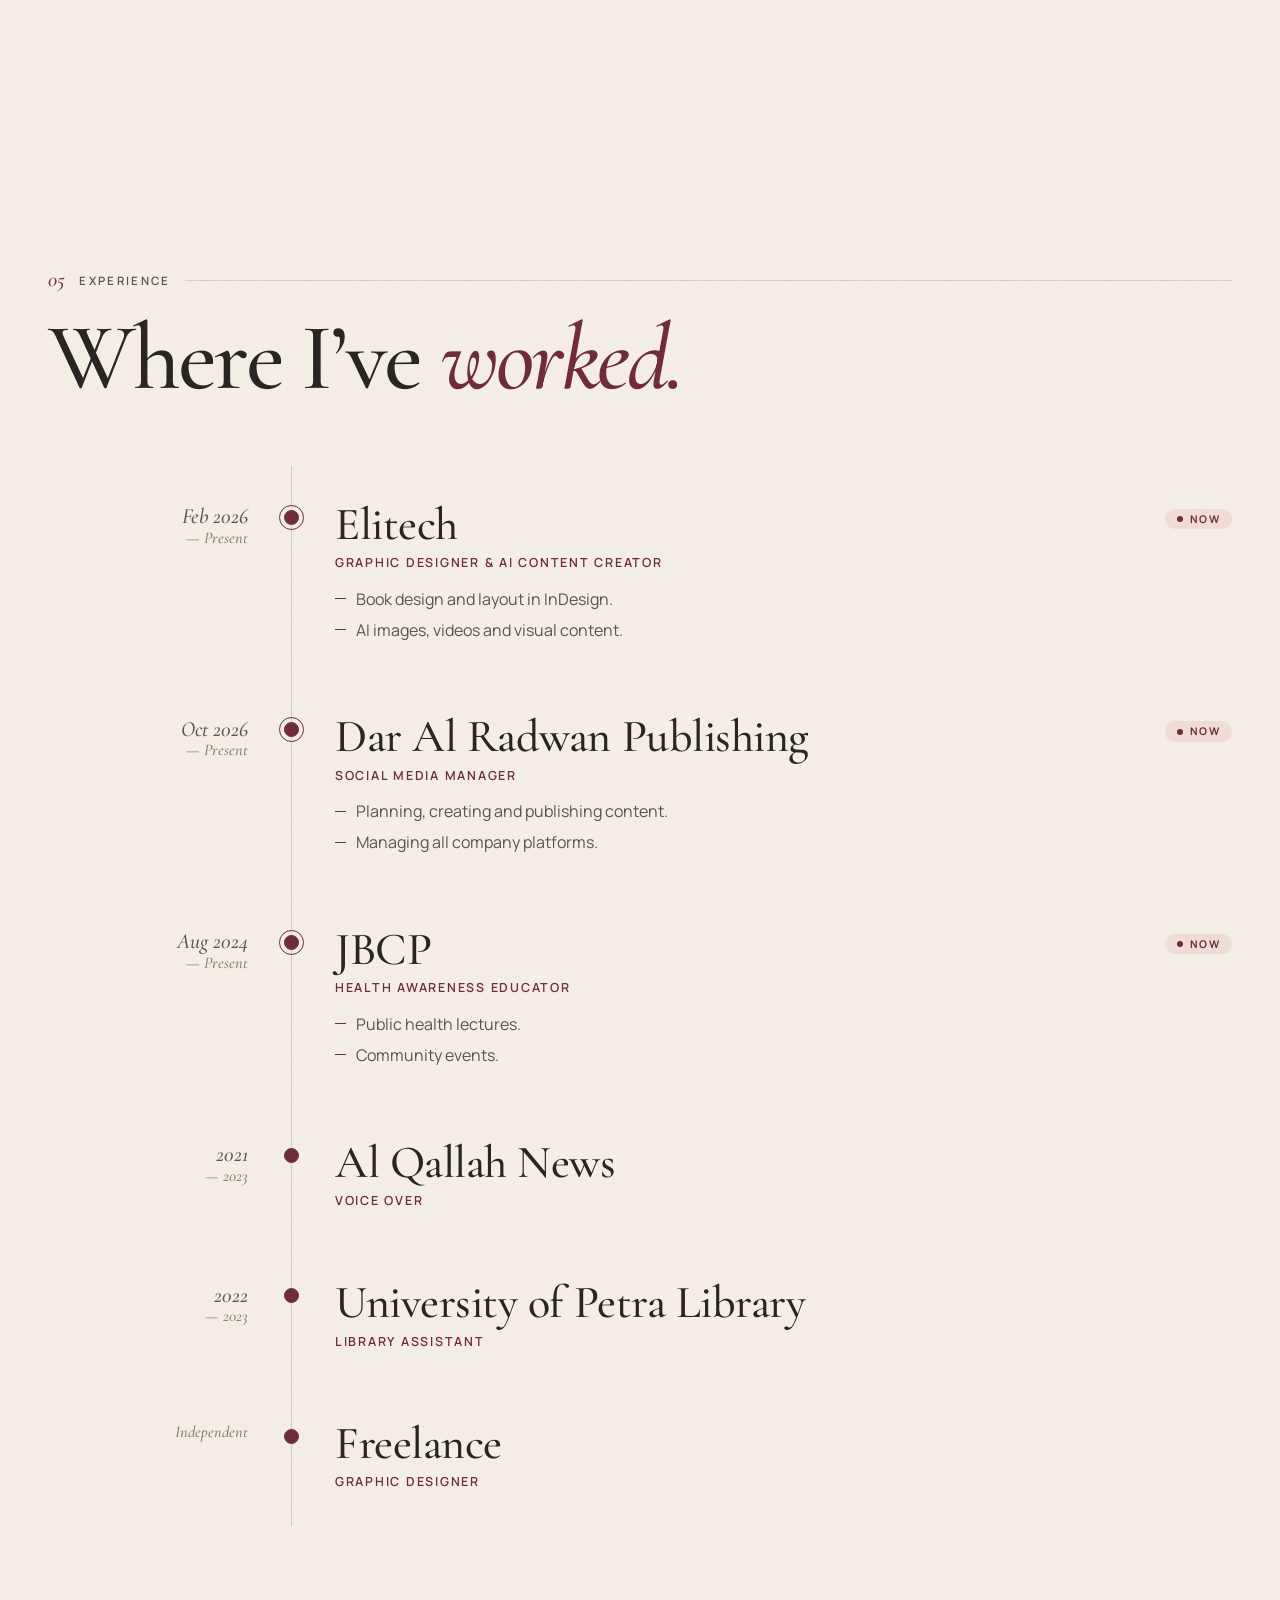
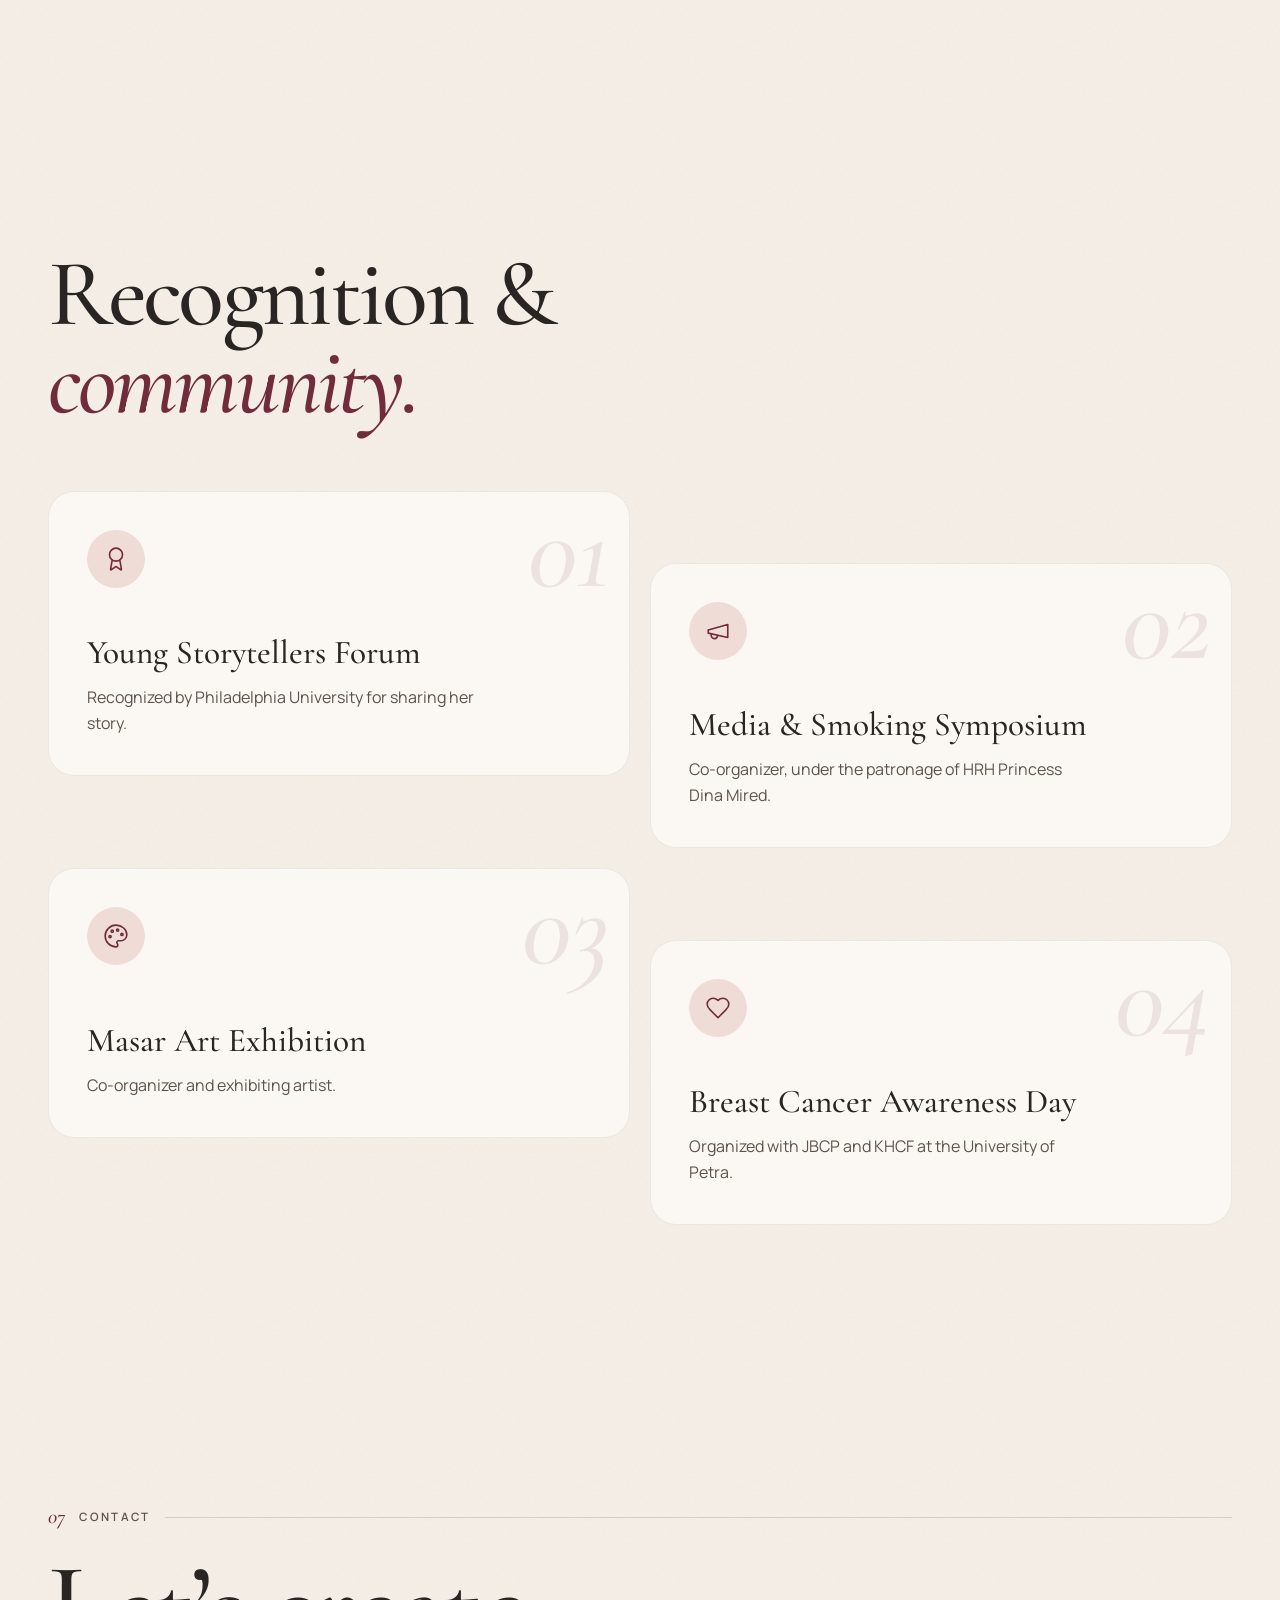
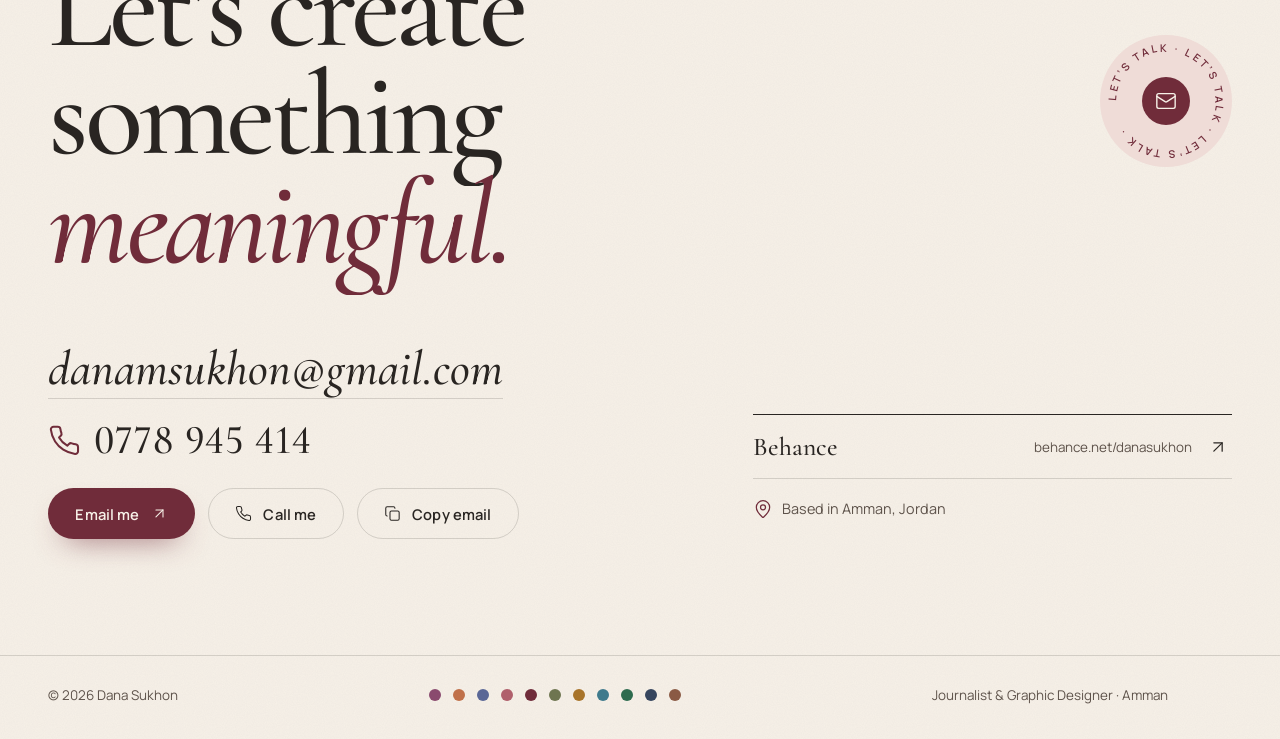
==== commit a8cb7420: "Remove the book trailer video" ====
--- a/index.html
+++ b/index.html
@@ -14,7 +14,7 @@
   <link rel="preconnect" href="https://fonts.googleapis.com">
   <link rel="preconnect" href="https://fonts.gstatic.com" crossorigin>
   <link rel="stylesheet" href="https://fonts.googleapis.com/css2?family=Cormorant+Garamond:ital,wght@0,400;0,500;0,600;0,700;1,400;1,500;1,600&family=Manrope:wght@300;400;500;600;700&family=Amiri:ital,wght@0,400;0,700;1,400&family=UnifrakturMaguntia&family=IBM+Plex+Sans+Arabic:wght@300;400;500;600;700&family=Aref+Ruqaa:wght@400;700&display=swap">
-  <link rel="stylesheet" href="css/styles.css?v=202611231607">
+  <link rel="stylesheet" href="css/styles.css?v=202611241244">
 </head>
 <body>
   <a class="skip" href="#main">Skip to content</a>
@@ -46,15 +46,15 @@
 
   <noscript><p class="noscript">This portfolio needs JavaScript to show the work. Please turn it on, or write to danamsukhon@gmail.com.</p></noscript>
 
-  <script src="assets/images/manifest.js?v=202611231607"></script>
-  <script src="js/data.js?v=202611231607"></script>
-  <script src="js/i18n-data.js?v=202611231607"></script>
-  <script src="js/i18n.js?v=202611231607"></script>
-  <script src="js/icons.js?v=202611231607"></script>
-  <script src="js/core.js?v=202611231607"></script>
-  <script src="js/media.js?v=202611231607"></script>
-  <script src="js/views.js?v=202611231607"></script>
-  <script src="js/main.js?v=202611231607"></script>
+  <script src="assets/images/manifest.js?v=202611241244"></script>
+  <script src="js/data.js?v=202611241244"></script>
+  <script src="js/i18n-data.js?v=202611241244"></script>
+  <script src="js/i18n.js?v=202611241244"></script>
+  <script src="js/icons.js?v=202611241244"></script>
+  <script src="js/core.js?v=202611241244"></script>
+  <script src="js/media.js?v=202611241244"></script>
+  <script src="js/views.js?v=202611241244"></script>
+  <script src="js/main.js?v=202611241244"></script>
   <script>document.querySelector(".totop-ic").innerHTML = DS.icon("arrow-up");</script>
 </body>
 </html>
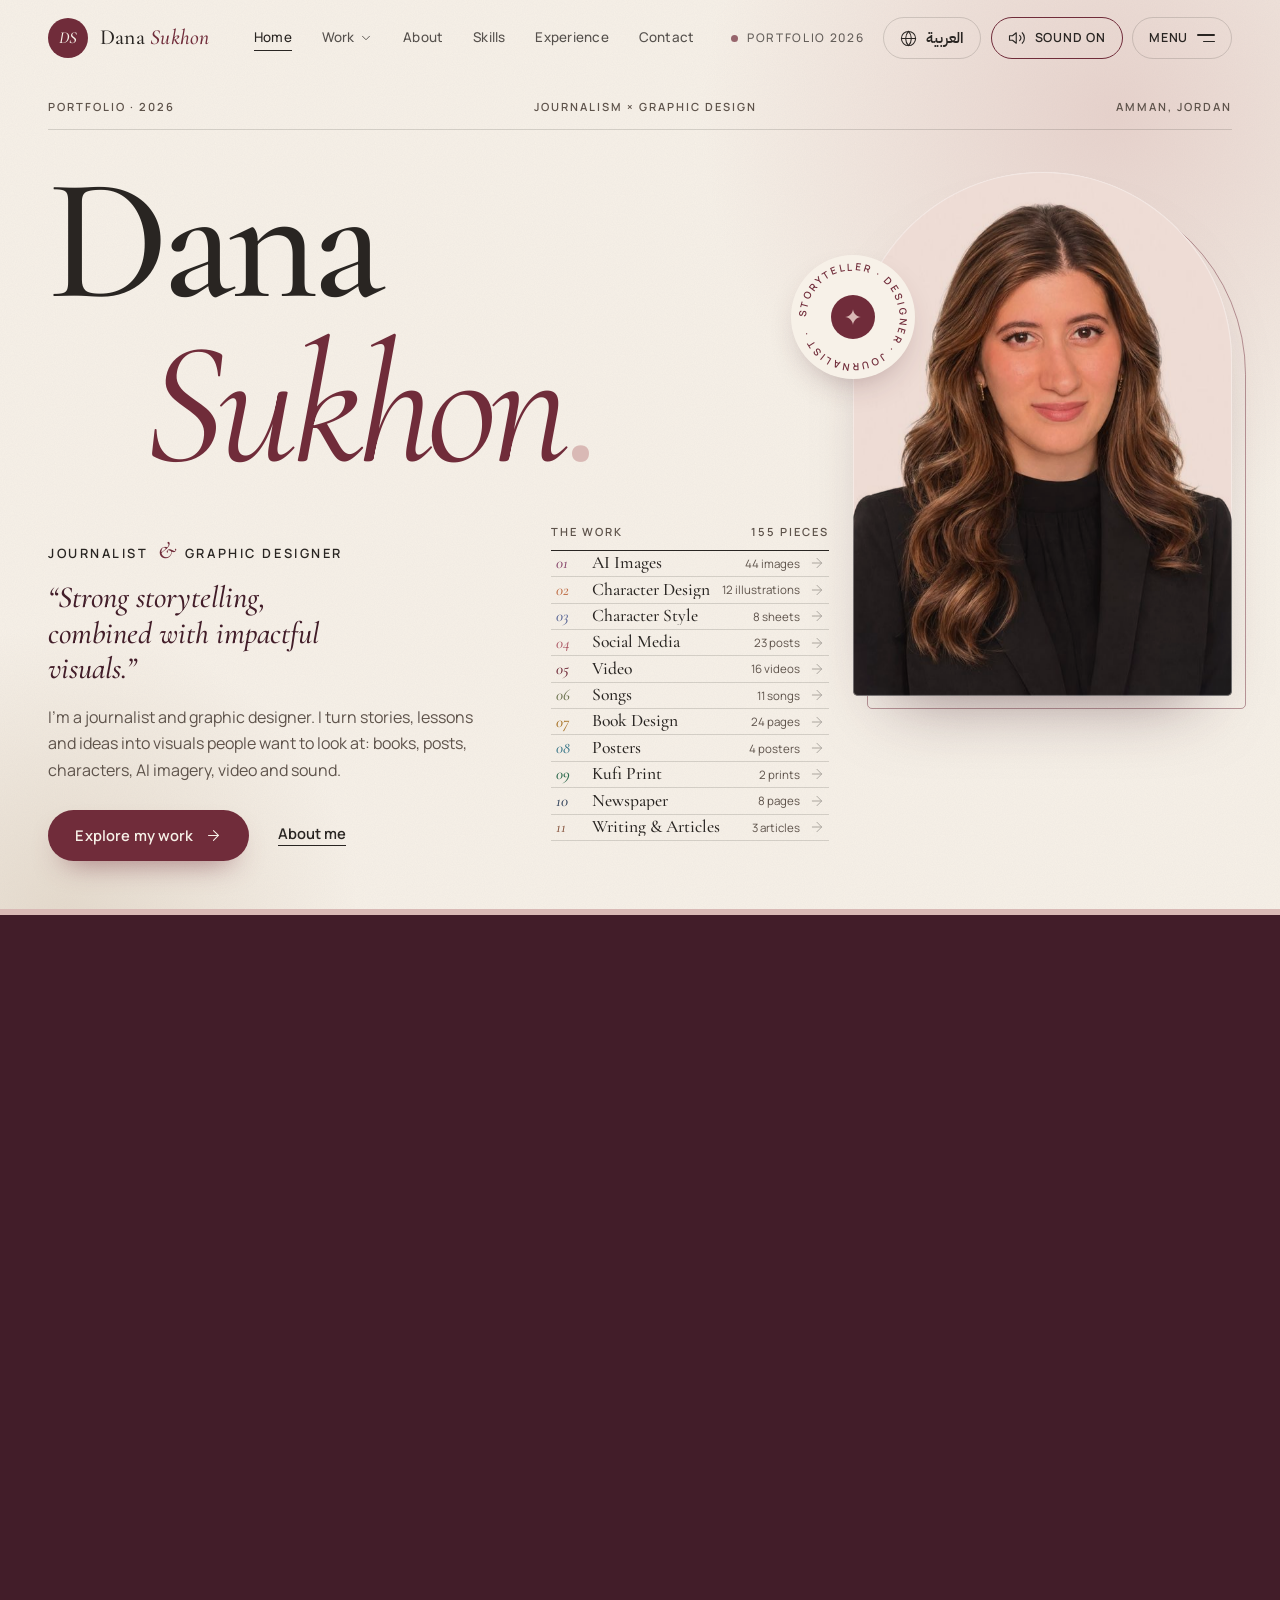
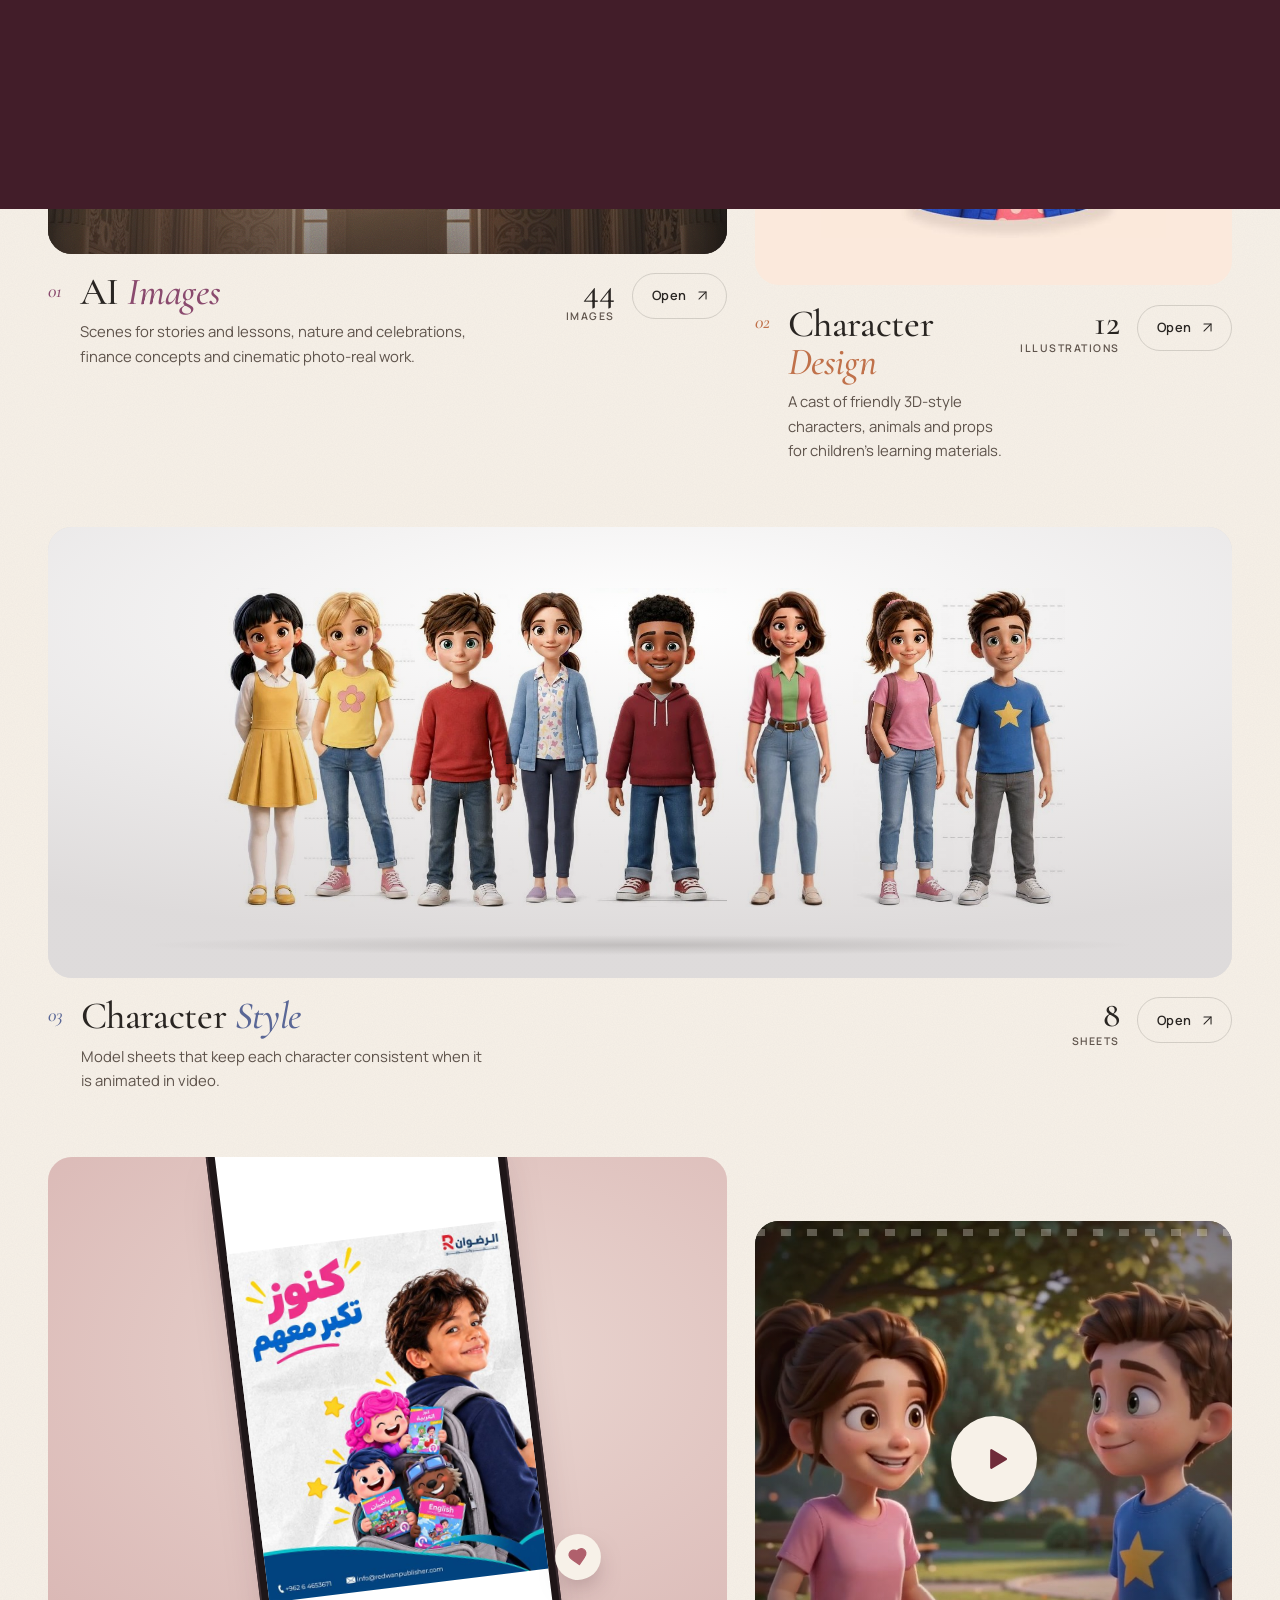
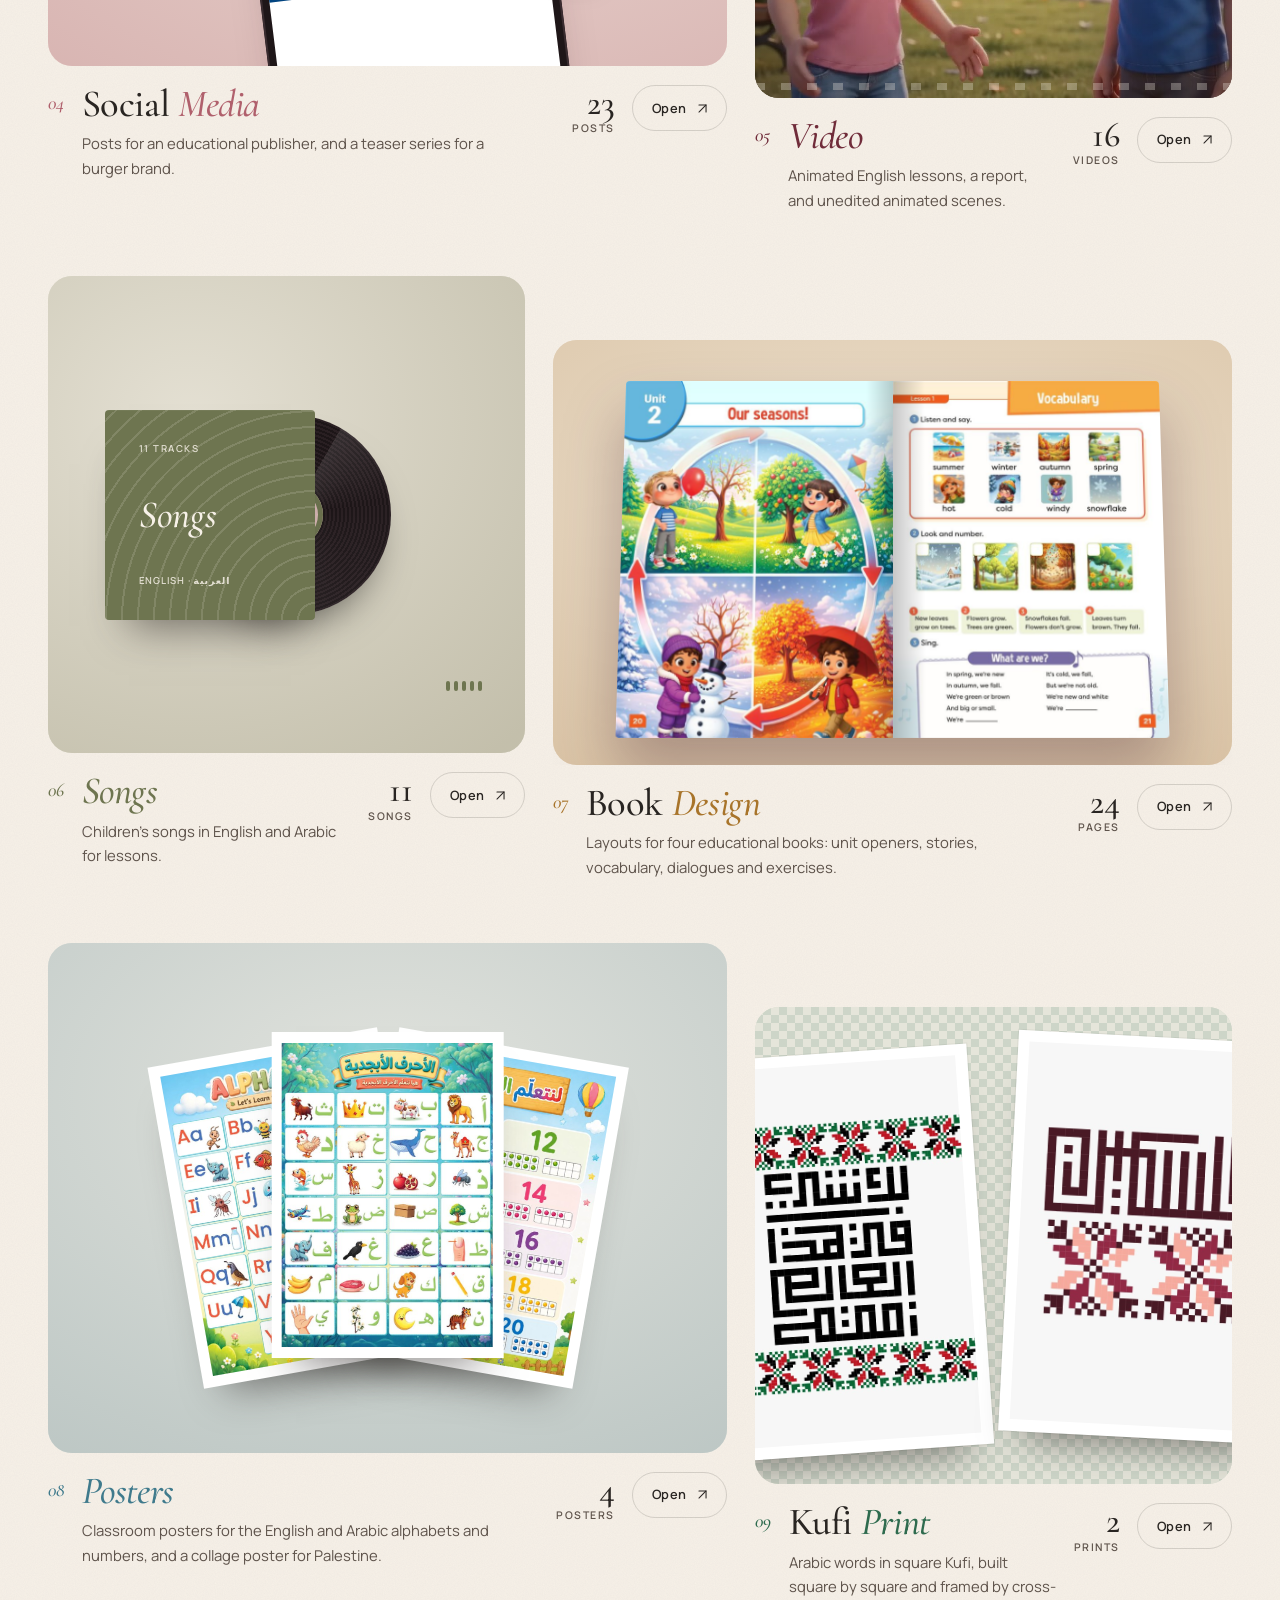
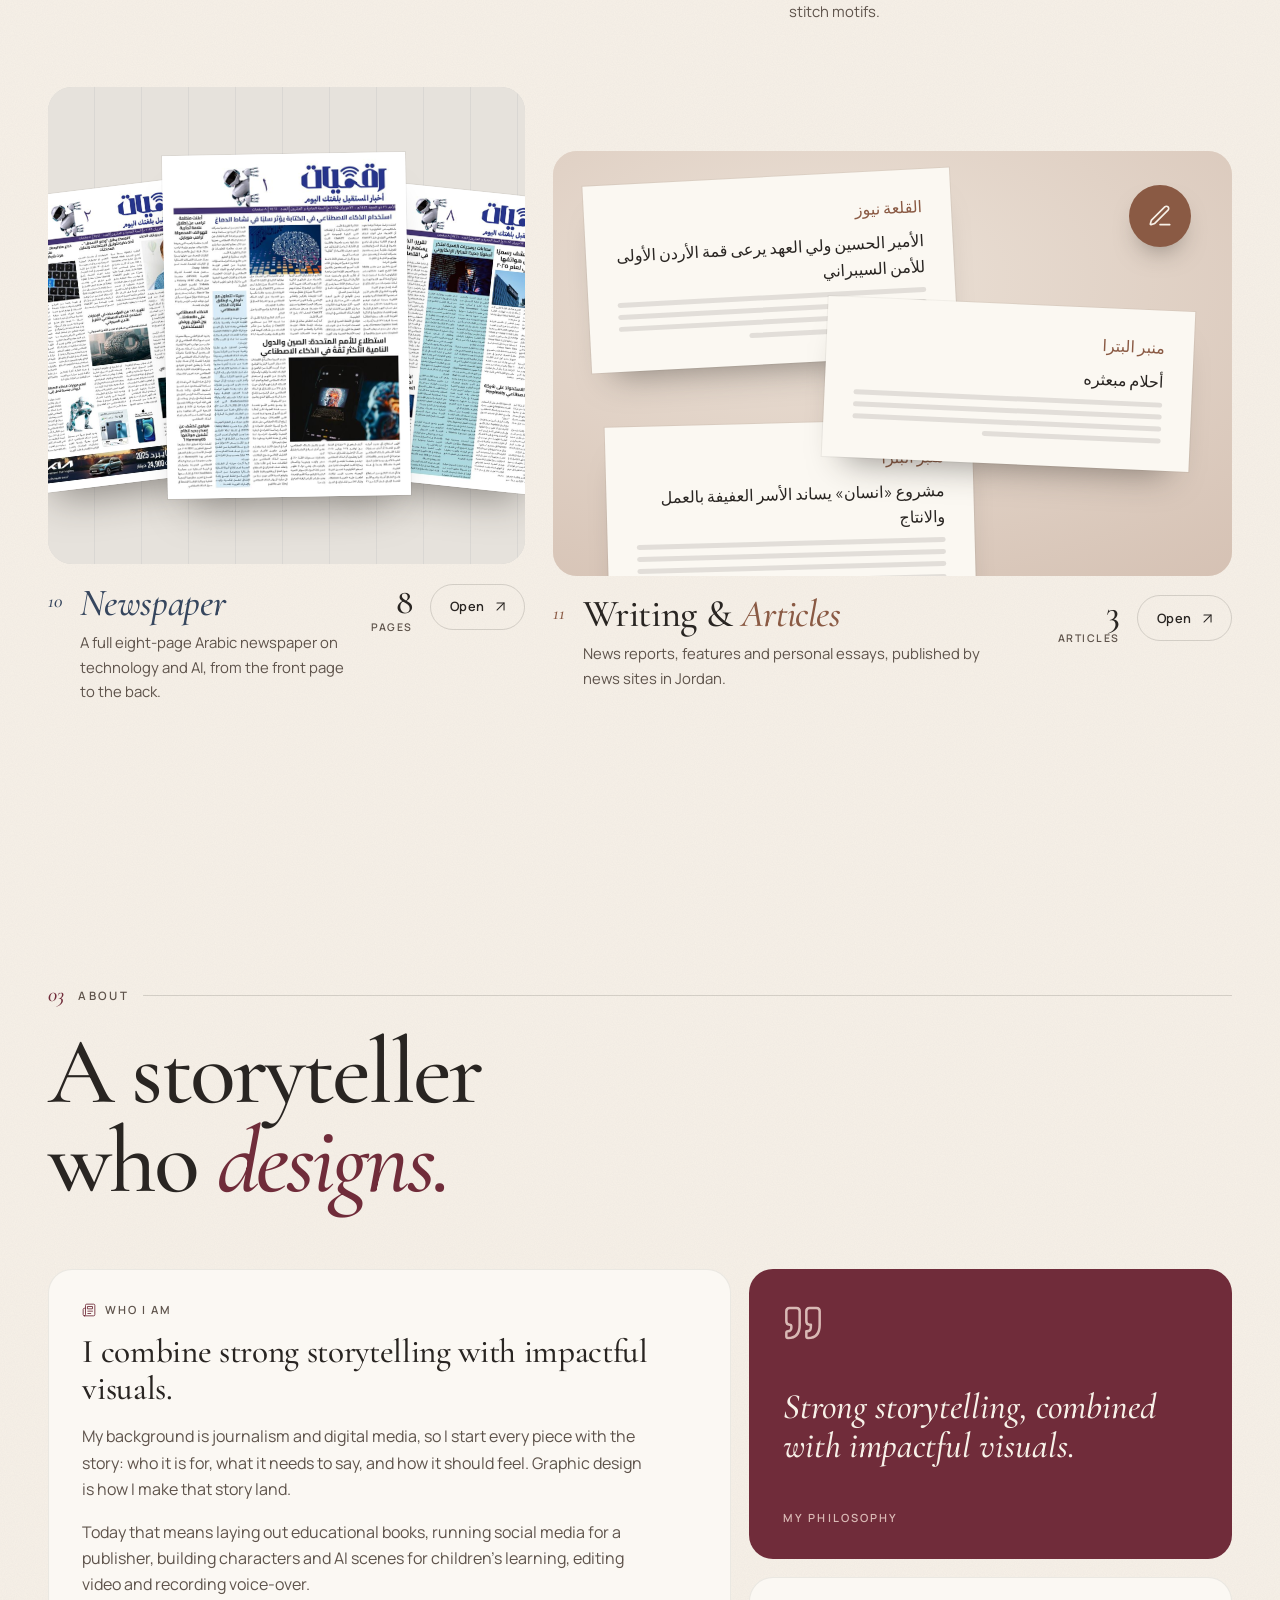
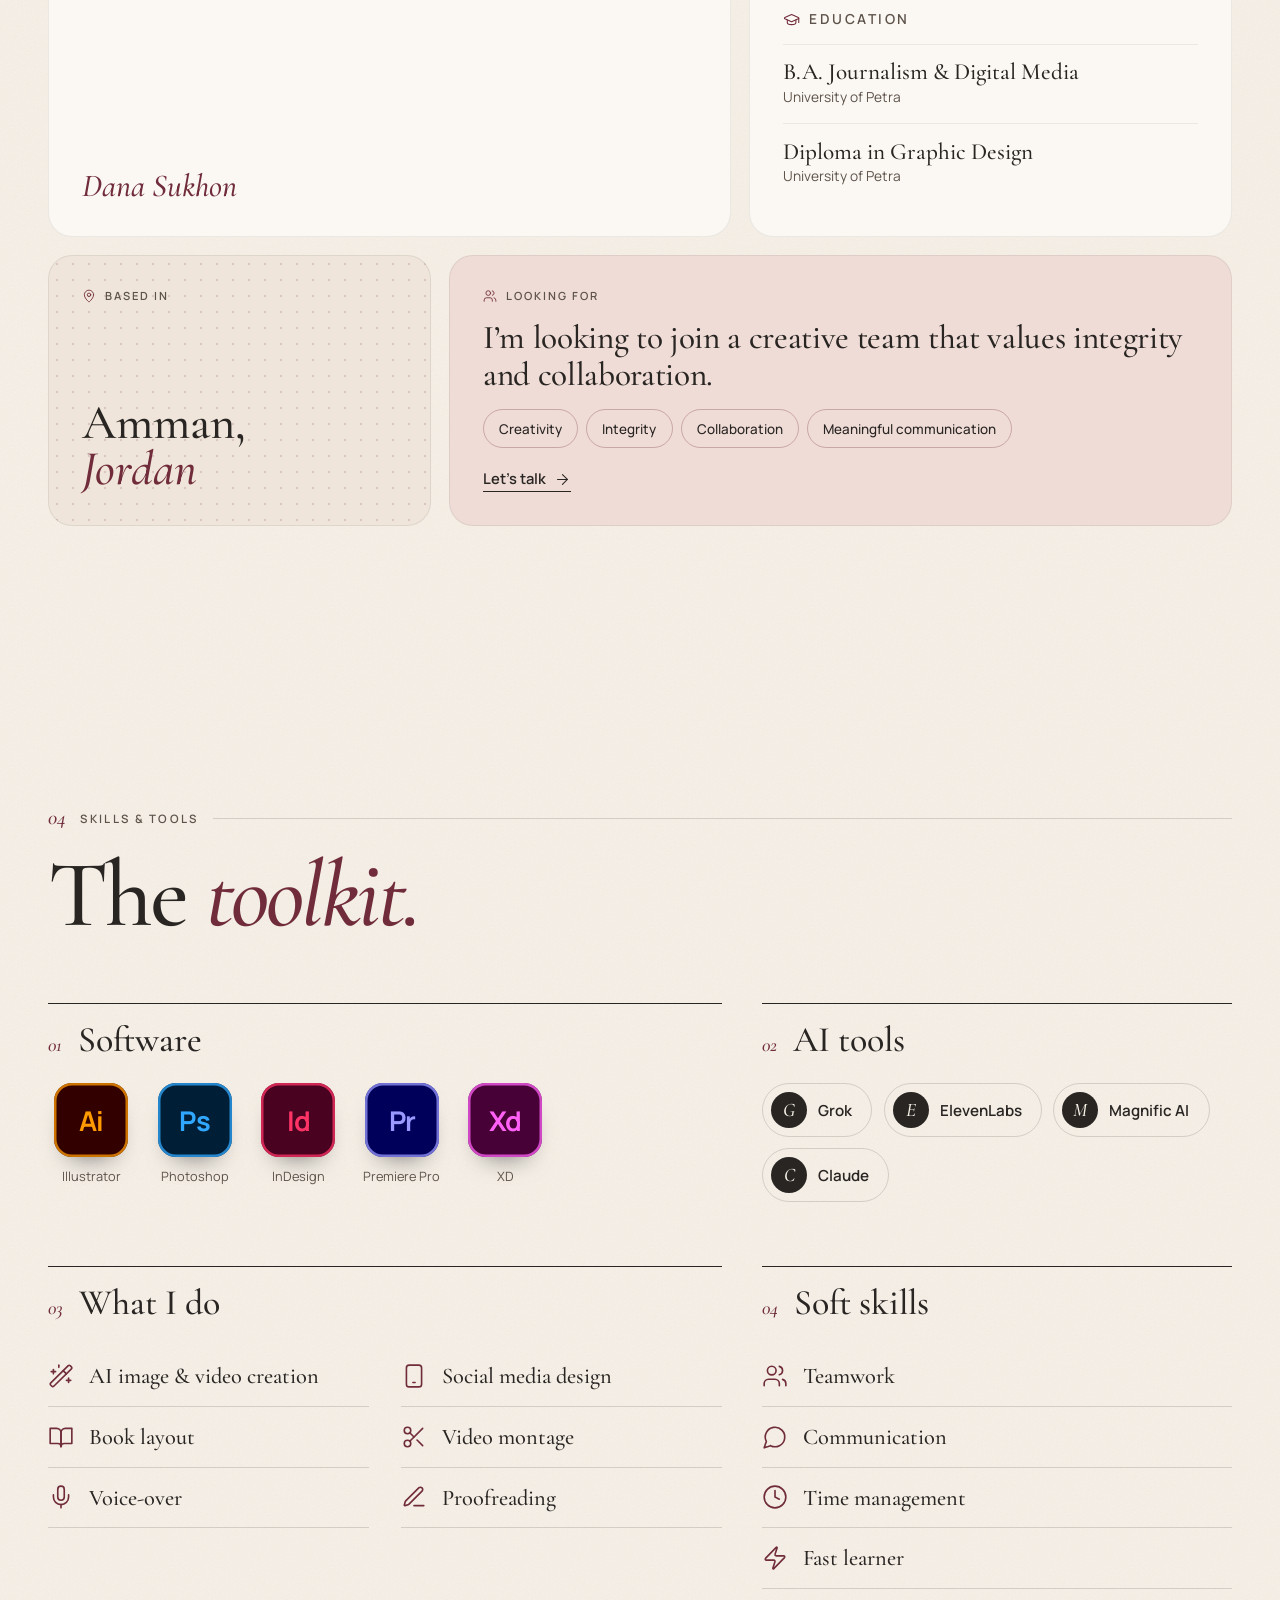
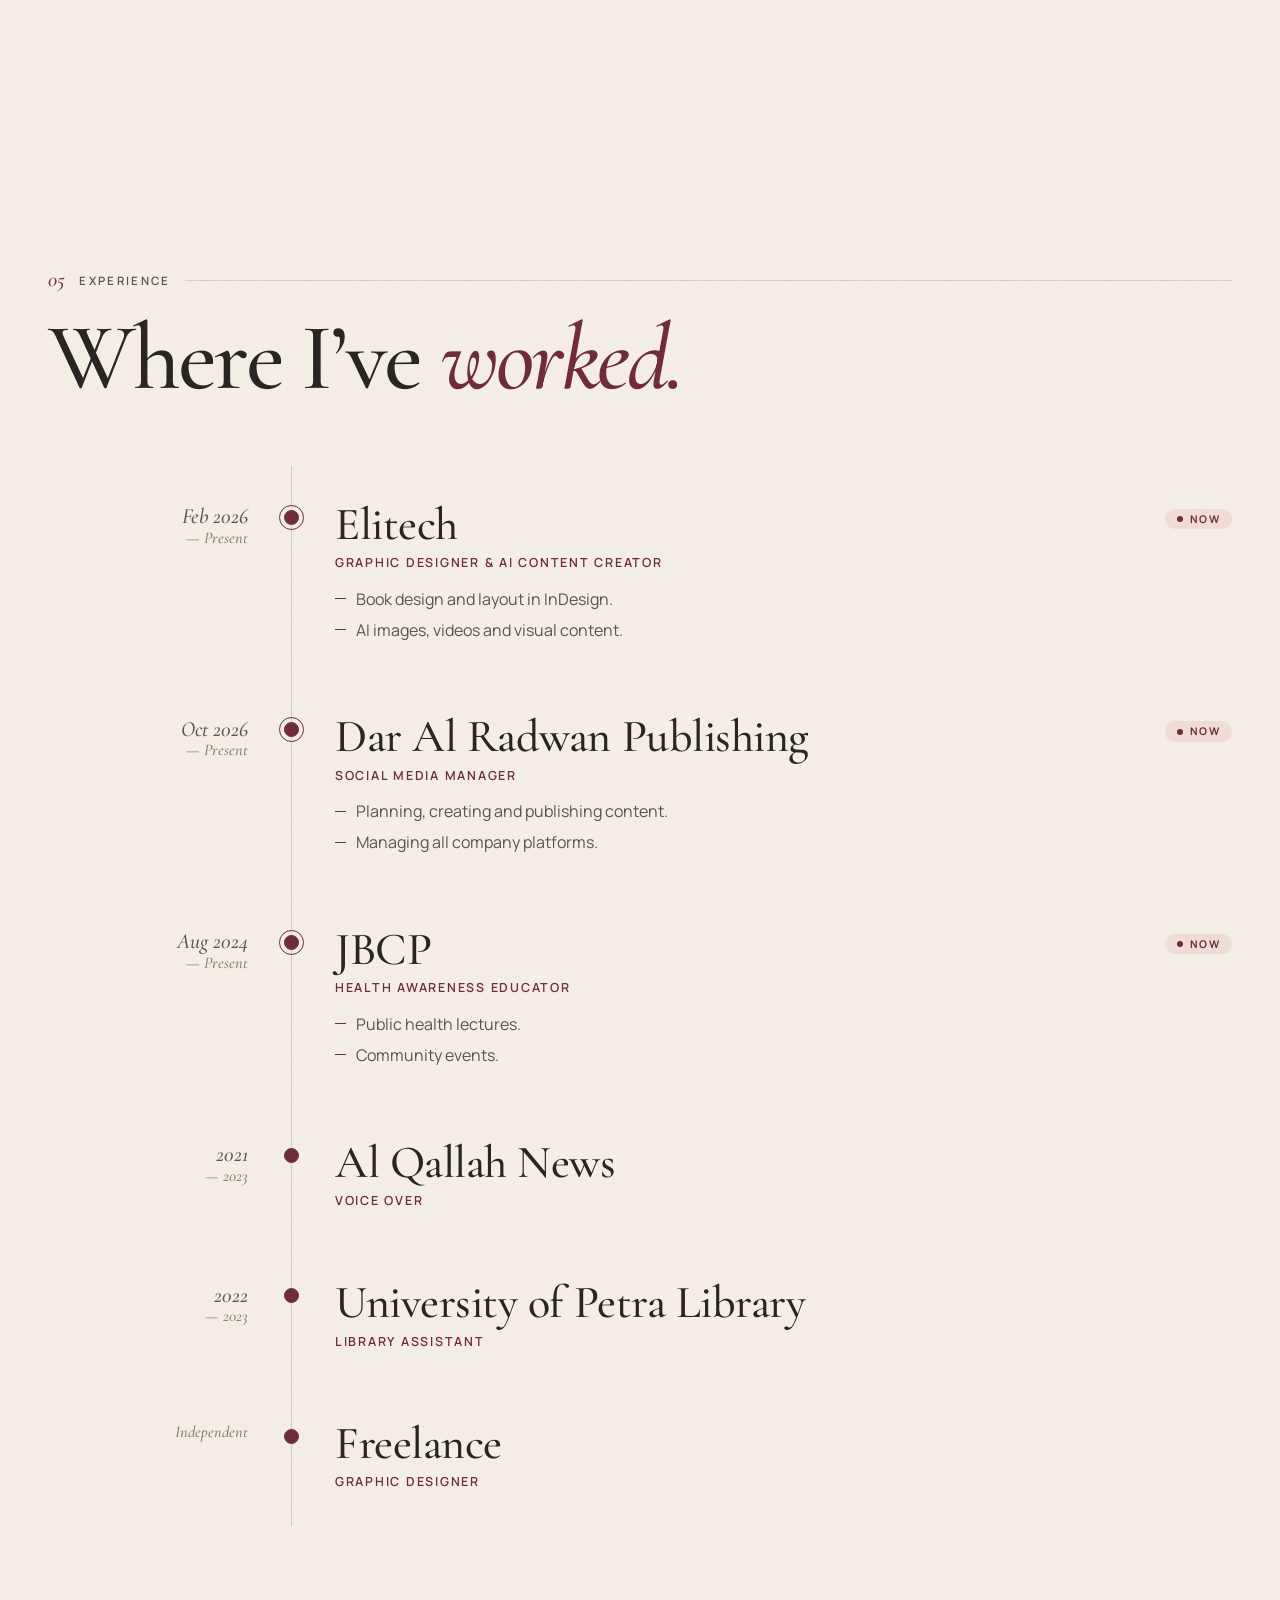
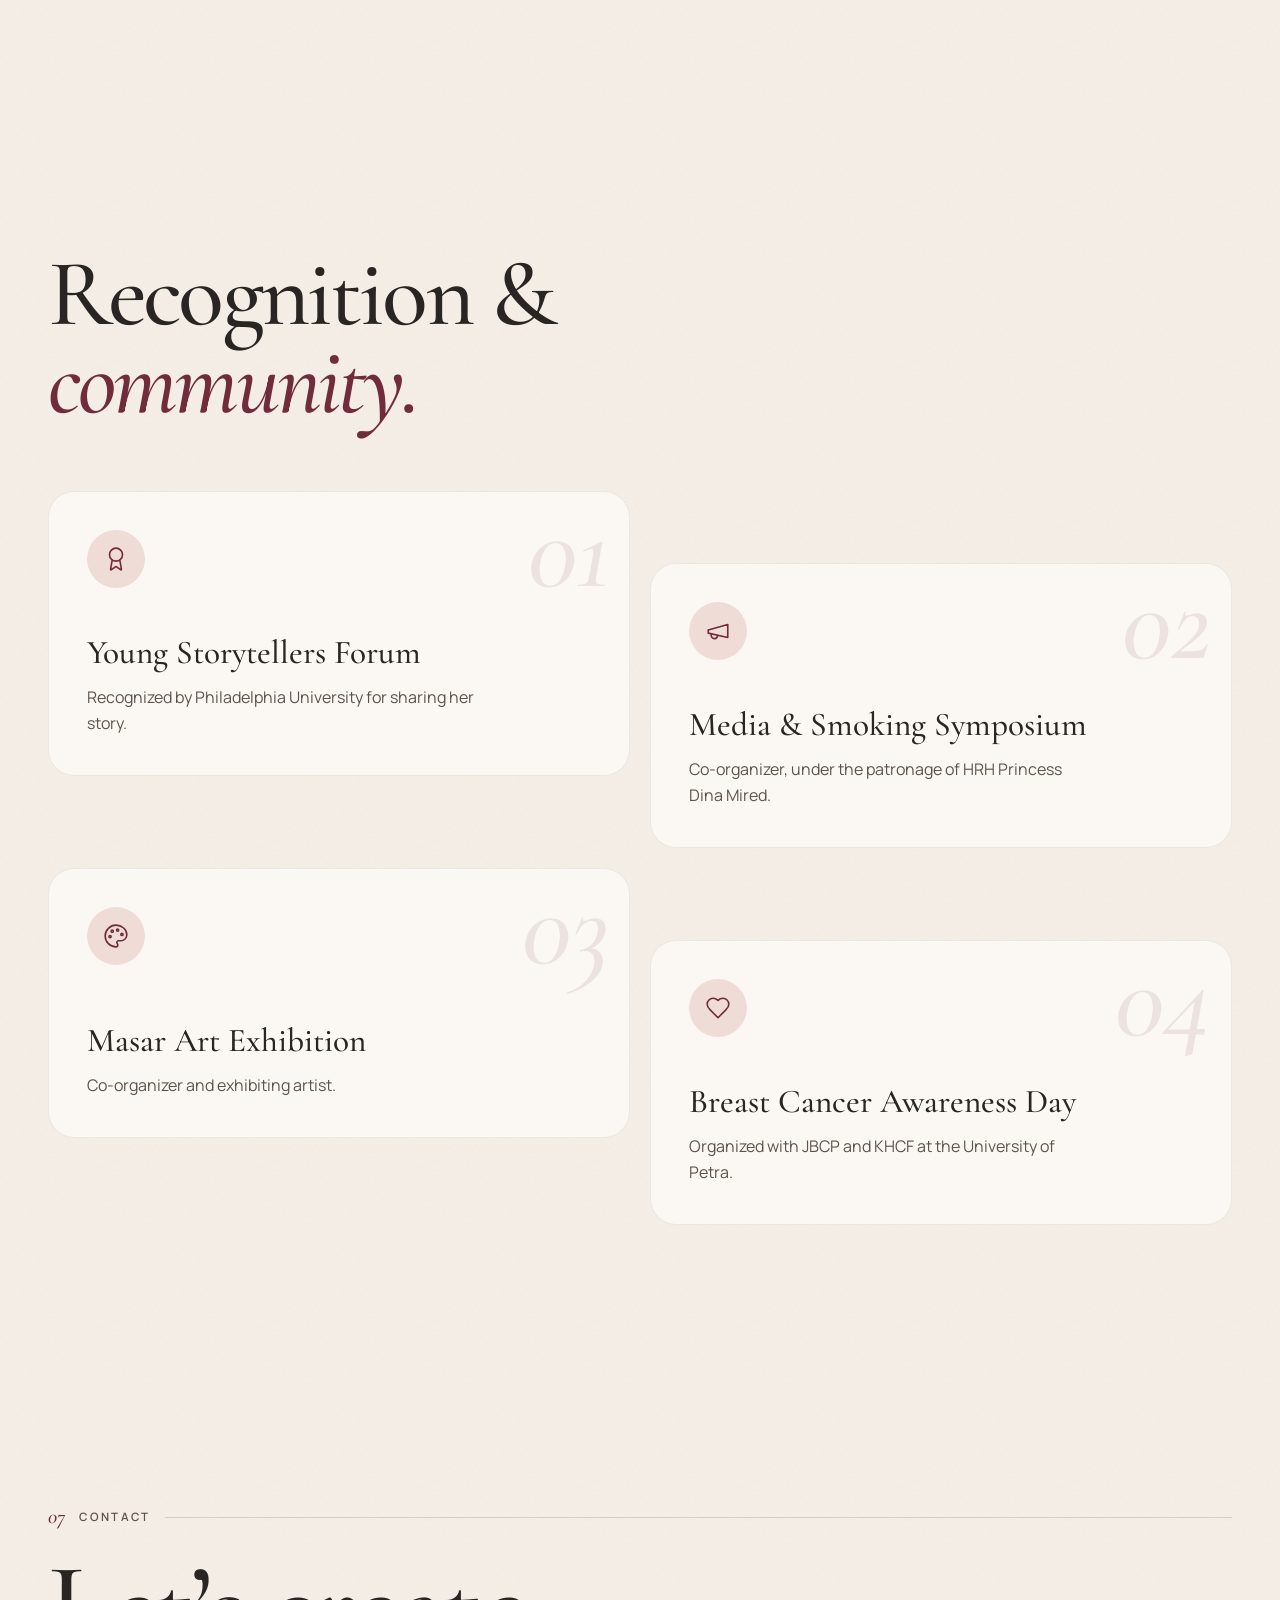
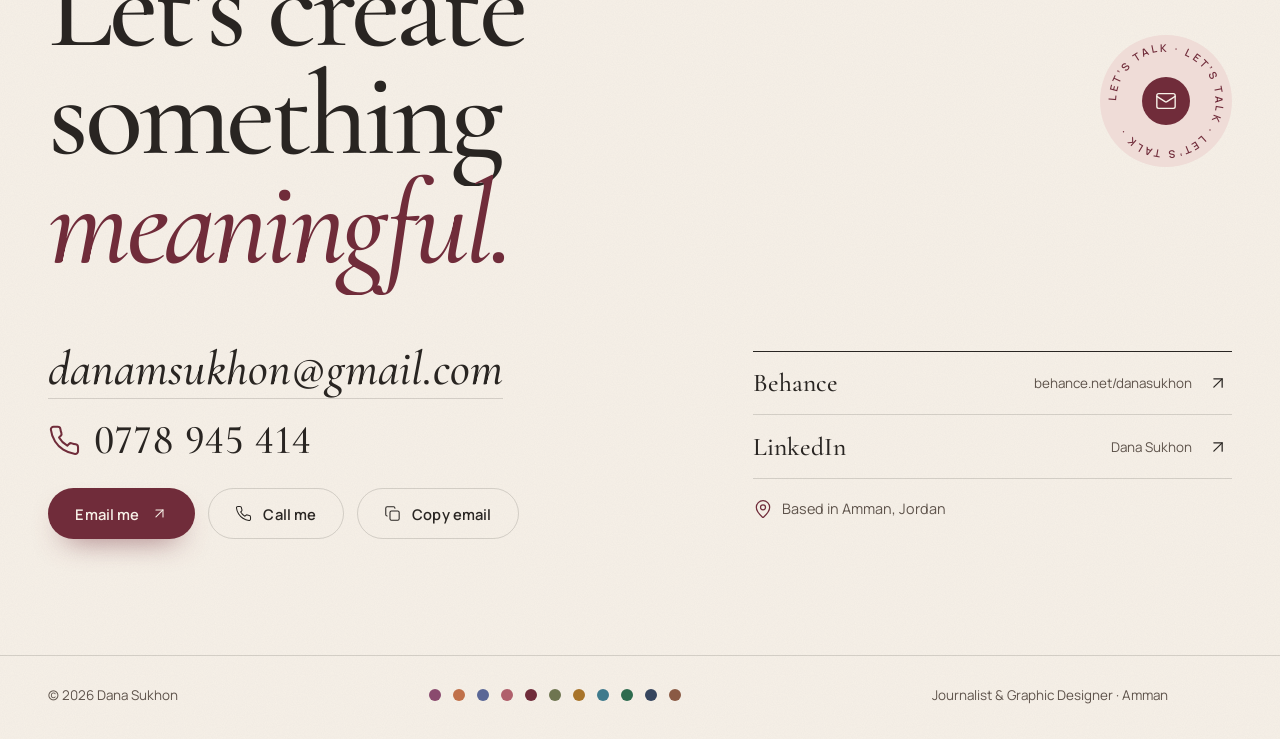
==== commit 84a93236: "Add LinkedIn link to contact" ====
--- a/index.html
+++ b/index.html
@@ -14,7 +14,7 @@
   <link rel="preconnect" href="https://fonts.googleapis.com">
   <link rel="preconnect" href="https://fonts.gstatic.com" crossorigin>
   <link rel="stylesheet" href="https://fonts.googleapis.com/css2?family=Cormorant+Garamond:ital,wght@0,400;0,500;0,600;0,700;1,400;1,500;1,600&family=Manrope:wght@300;400;500;600;700&family=Amiri:ital,wght@0,400;0,700;1,400&family=UnifrakturMaguntia&family=IBM+Plex+Sans+Arabic:wght@300;400;500;600;700&family=Aref+Ruqaa:wght@400;700&display=swap">
-  <link rel="stylesheet" href="css/styles.css?v=202611241244">
+  <link rel="stylesheet" href="css/styles.css?v=202611251434">
 </head>
 <body>
   <a class="skip" href="#main">Skip to content</a>
@@ -46,15 +46,15 @@
 
   <noscript><p class="noscript">This portfolio needs JavaScript to show the work. Please turn it on, or write to danamsukhon@gmail.com.</p></noscript>
 
-  <script src="assets/images/manifest.js?v=202611241244"></script>
-  <script src="js/data.js?v=202611241244"></script>
-  <script src="js/i18n-data.js?v=202611241244"></script>
-  <script src="js/i18n.js?v=202611241244"></script>
-  <script src="js/icons.js?v=202611241244"></script>
-  <script src="js/core.js?v=202611241244"></script>
-  <script src="js/media.js?v=202611241244"></script>
-  <script src="js/views.js?v=202611241244"></script>
-  <script src="js/main.js?v=202611241244"></script>
+  <script src="assets/images/manifest.js?v=202611251434"></script>
+  <script src="js/data.js?v=202611251434"></script>
+  <script src="js/i18n-data.js?v=202611251434"></script>
+  <script src="js/i18n.js?v=202611251434"></script>
+  <script src="js/icons.js?v=202611251434"></script>
+  <script src="js/core.js?v=202611251434"></script>
+  <script src="js/media.js?v=202611251434"></script>
+  <script src="js/views.js?v=202611251434"></script>
+  <script src="js/main.js?v=202611251434"></script>
   <script>document.querySelector(".totop-ic").innerHTML = DS.icon("arrow-up");</script>
 </body>
 </html>
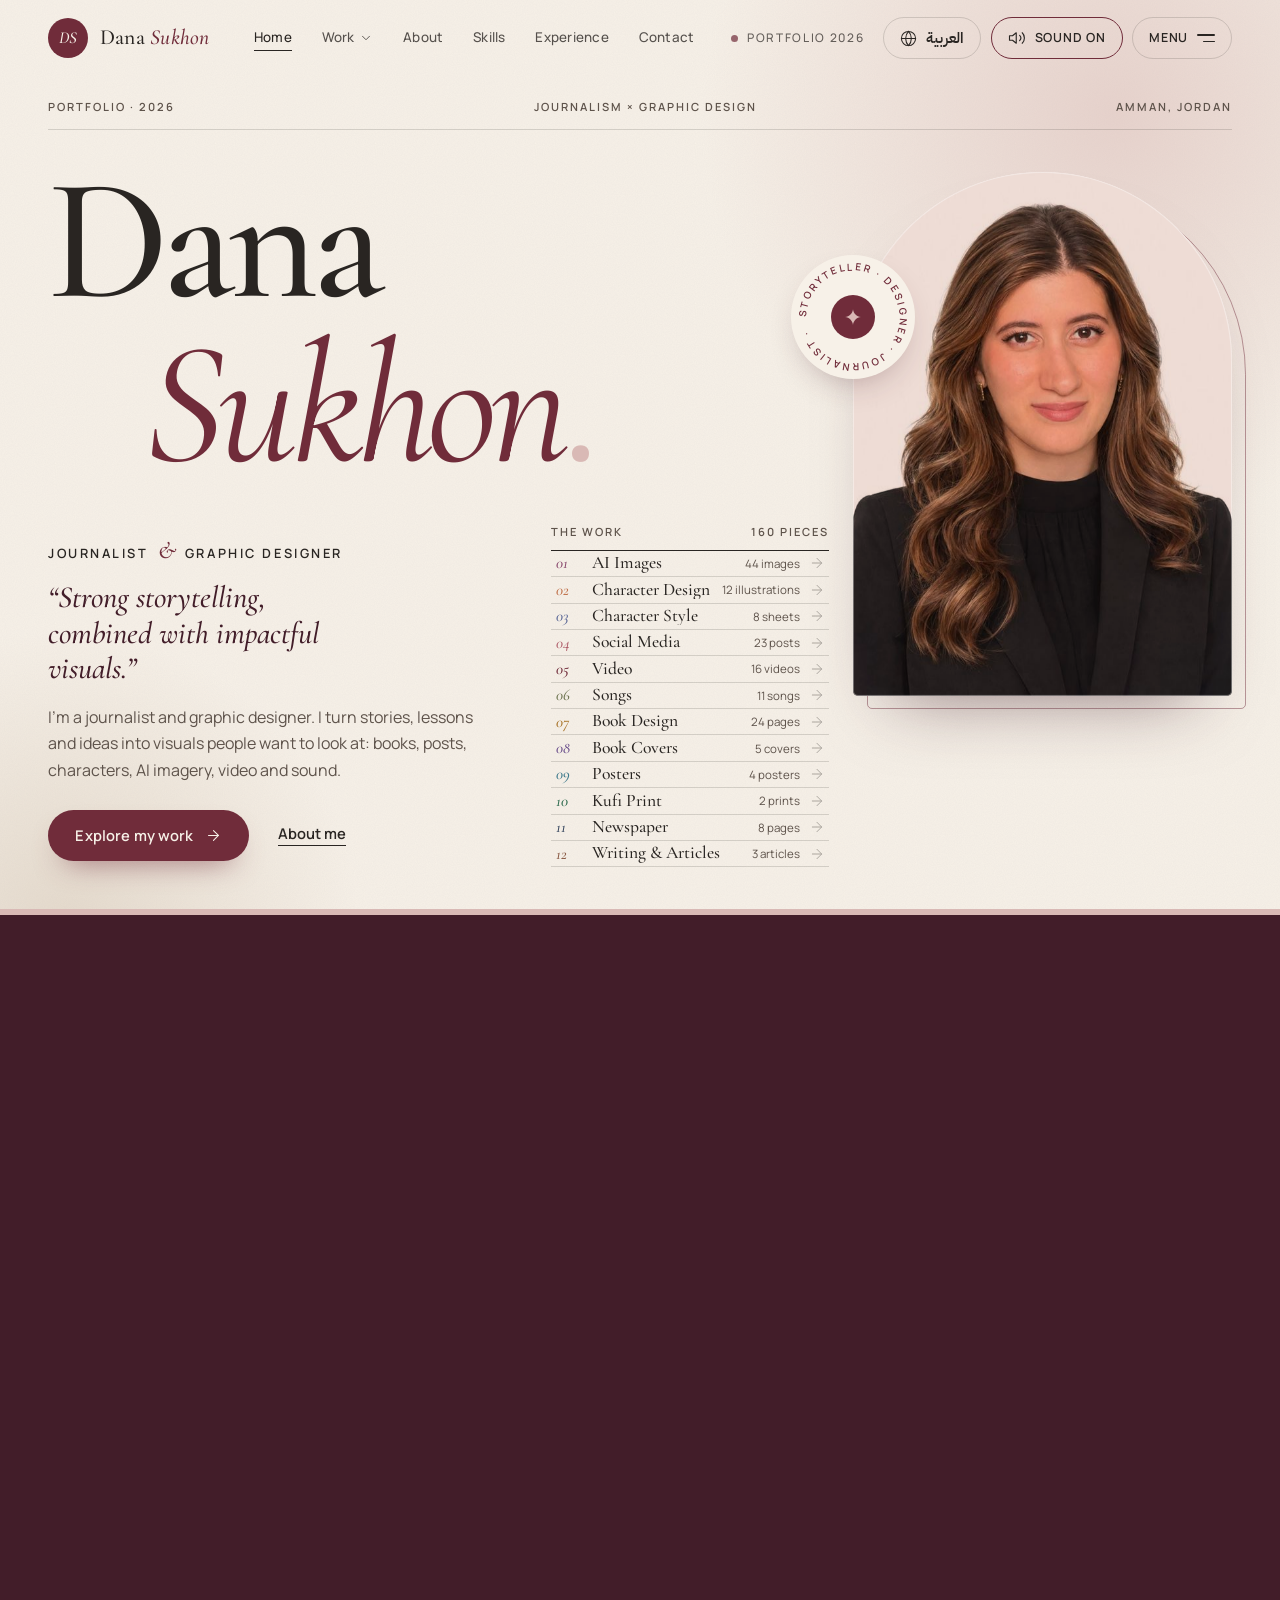
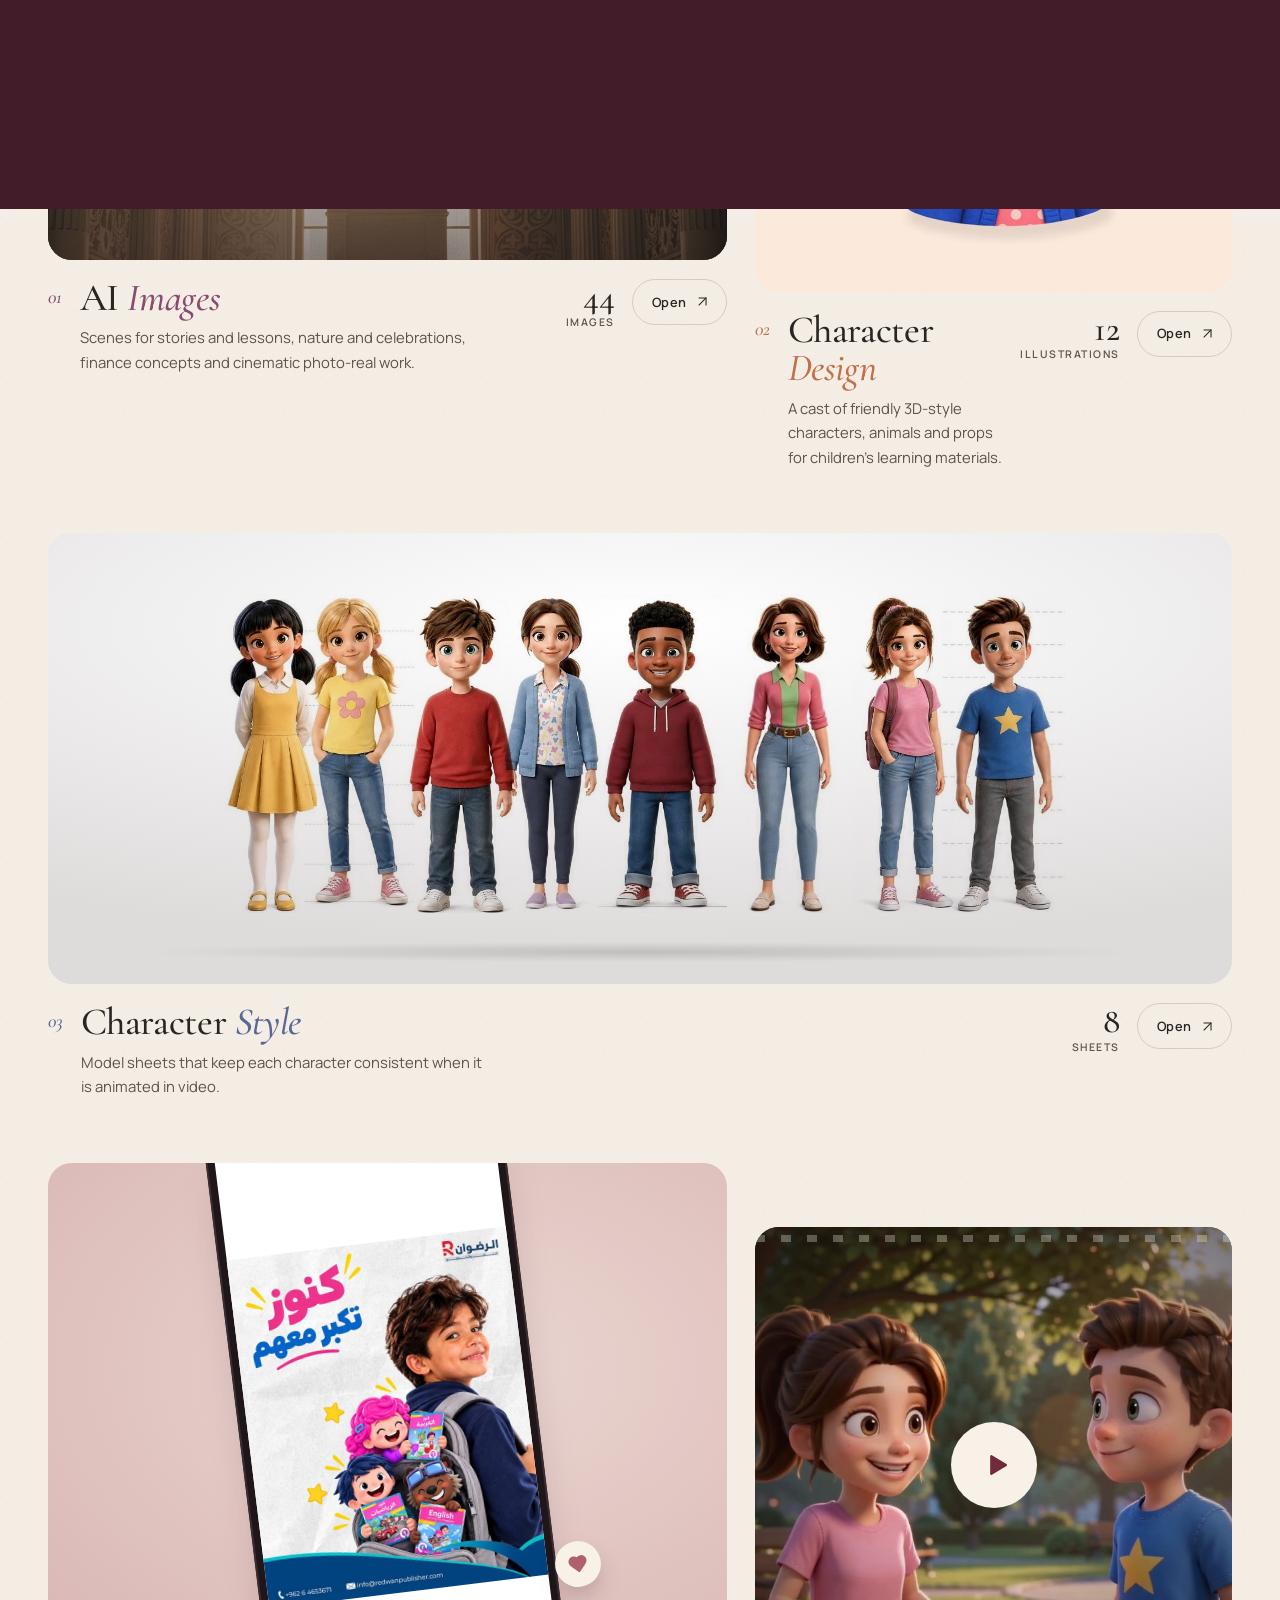
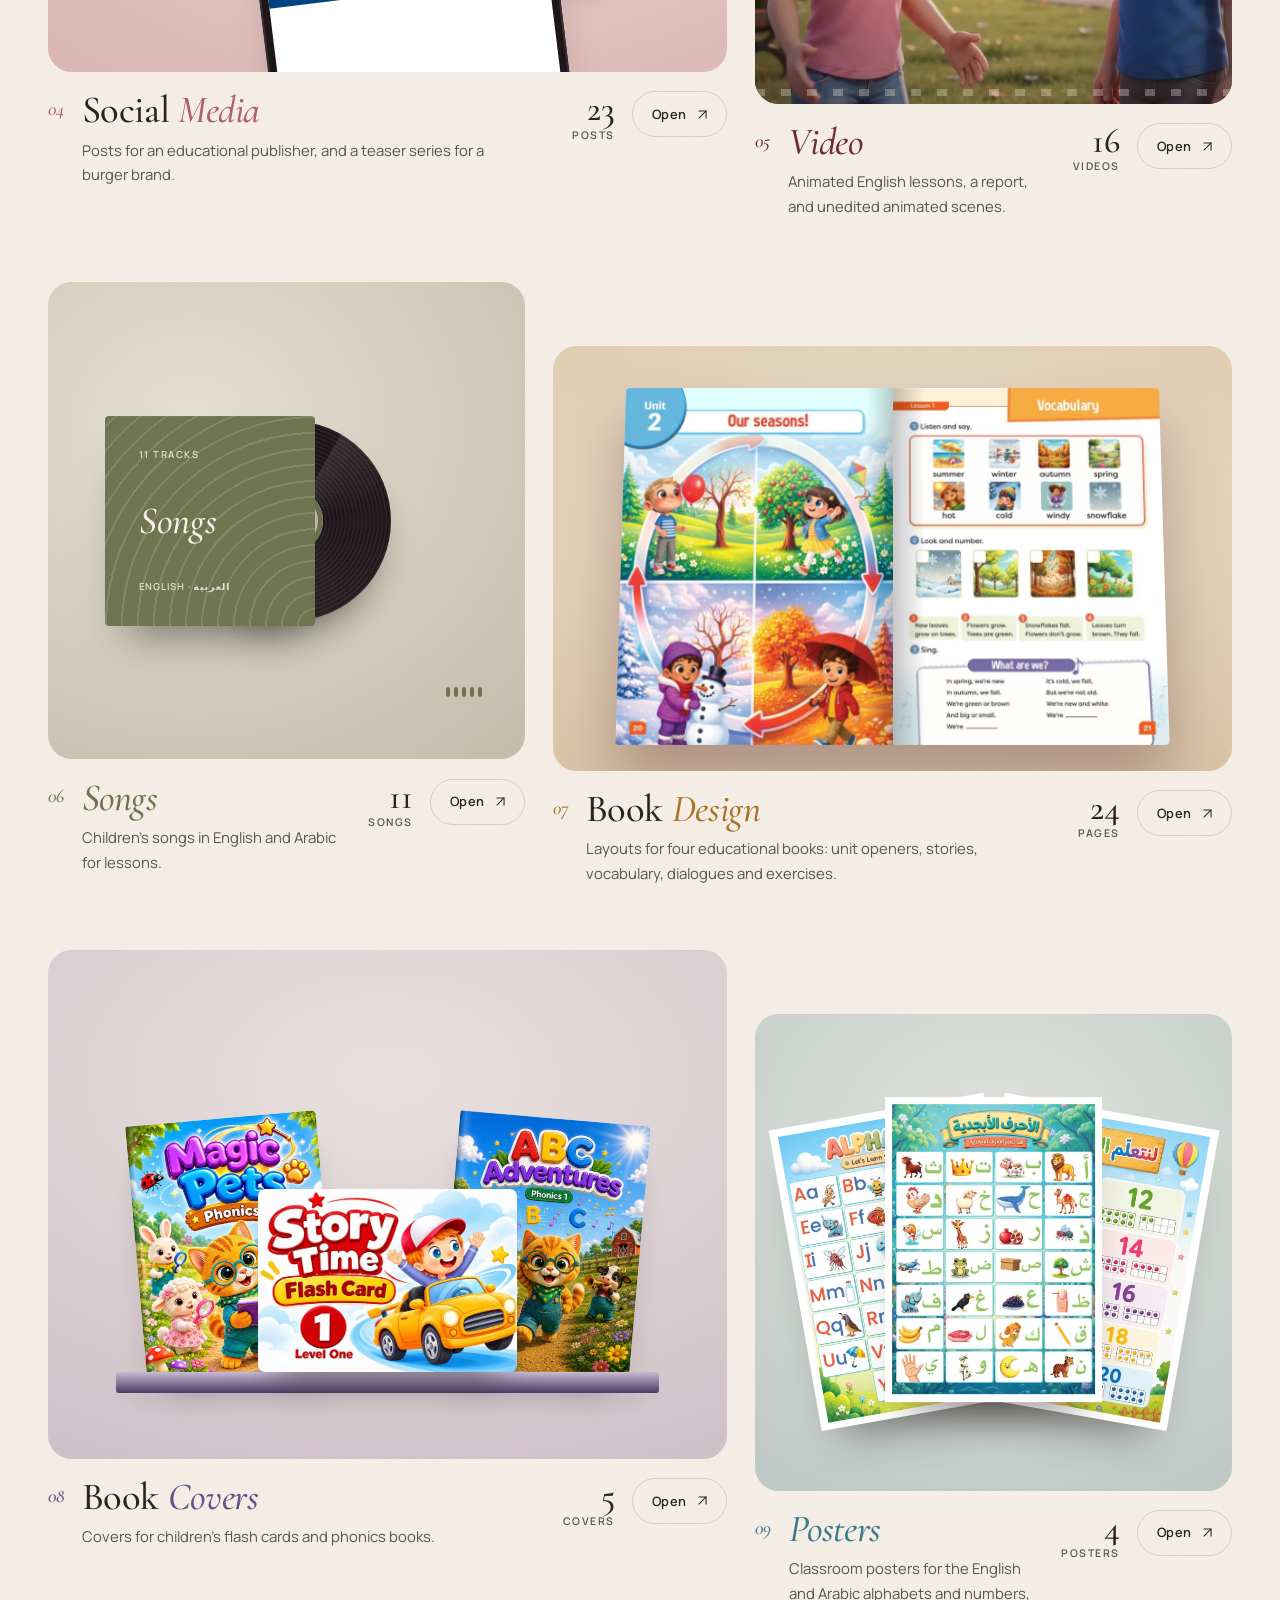
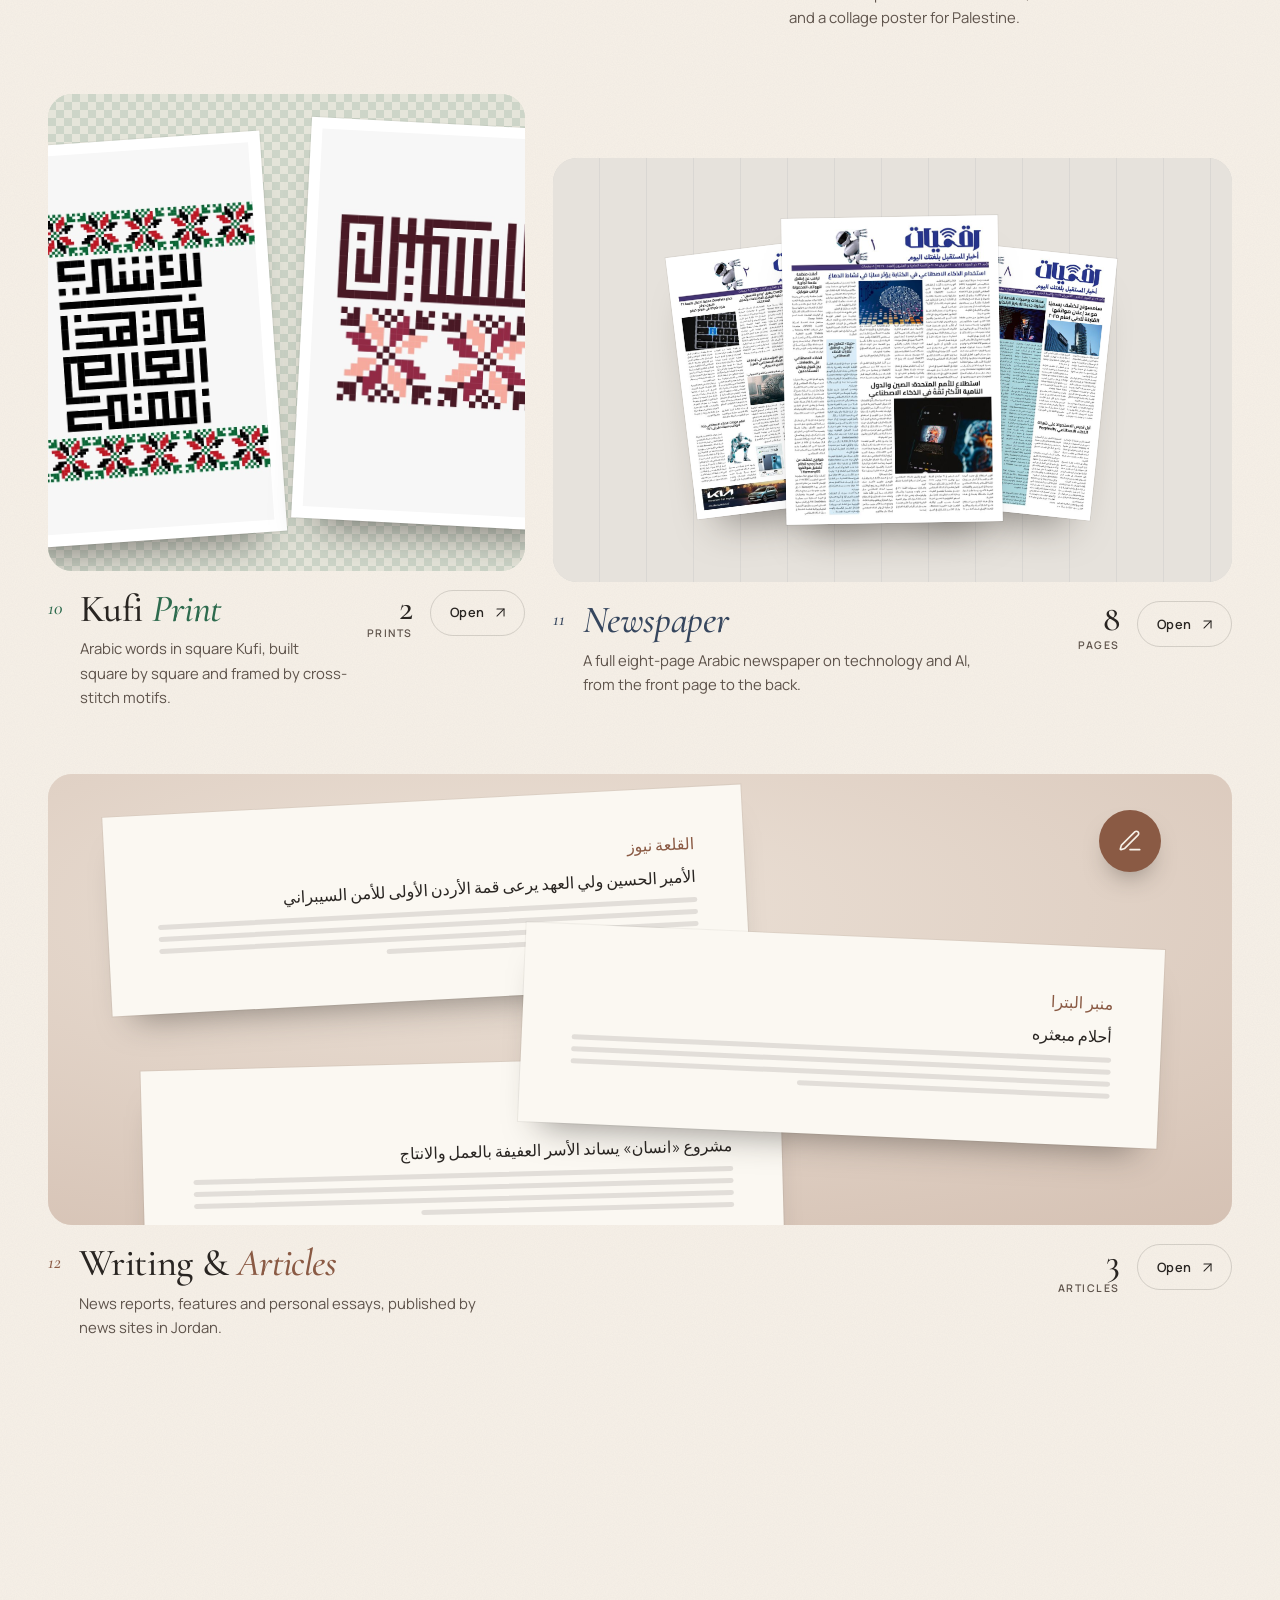
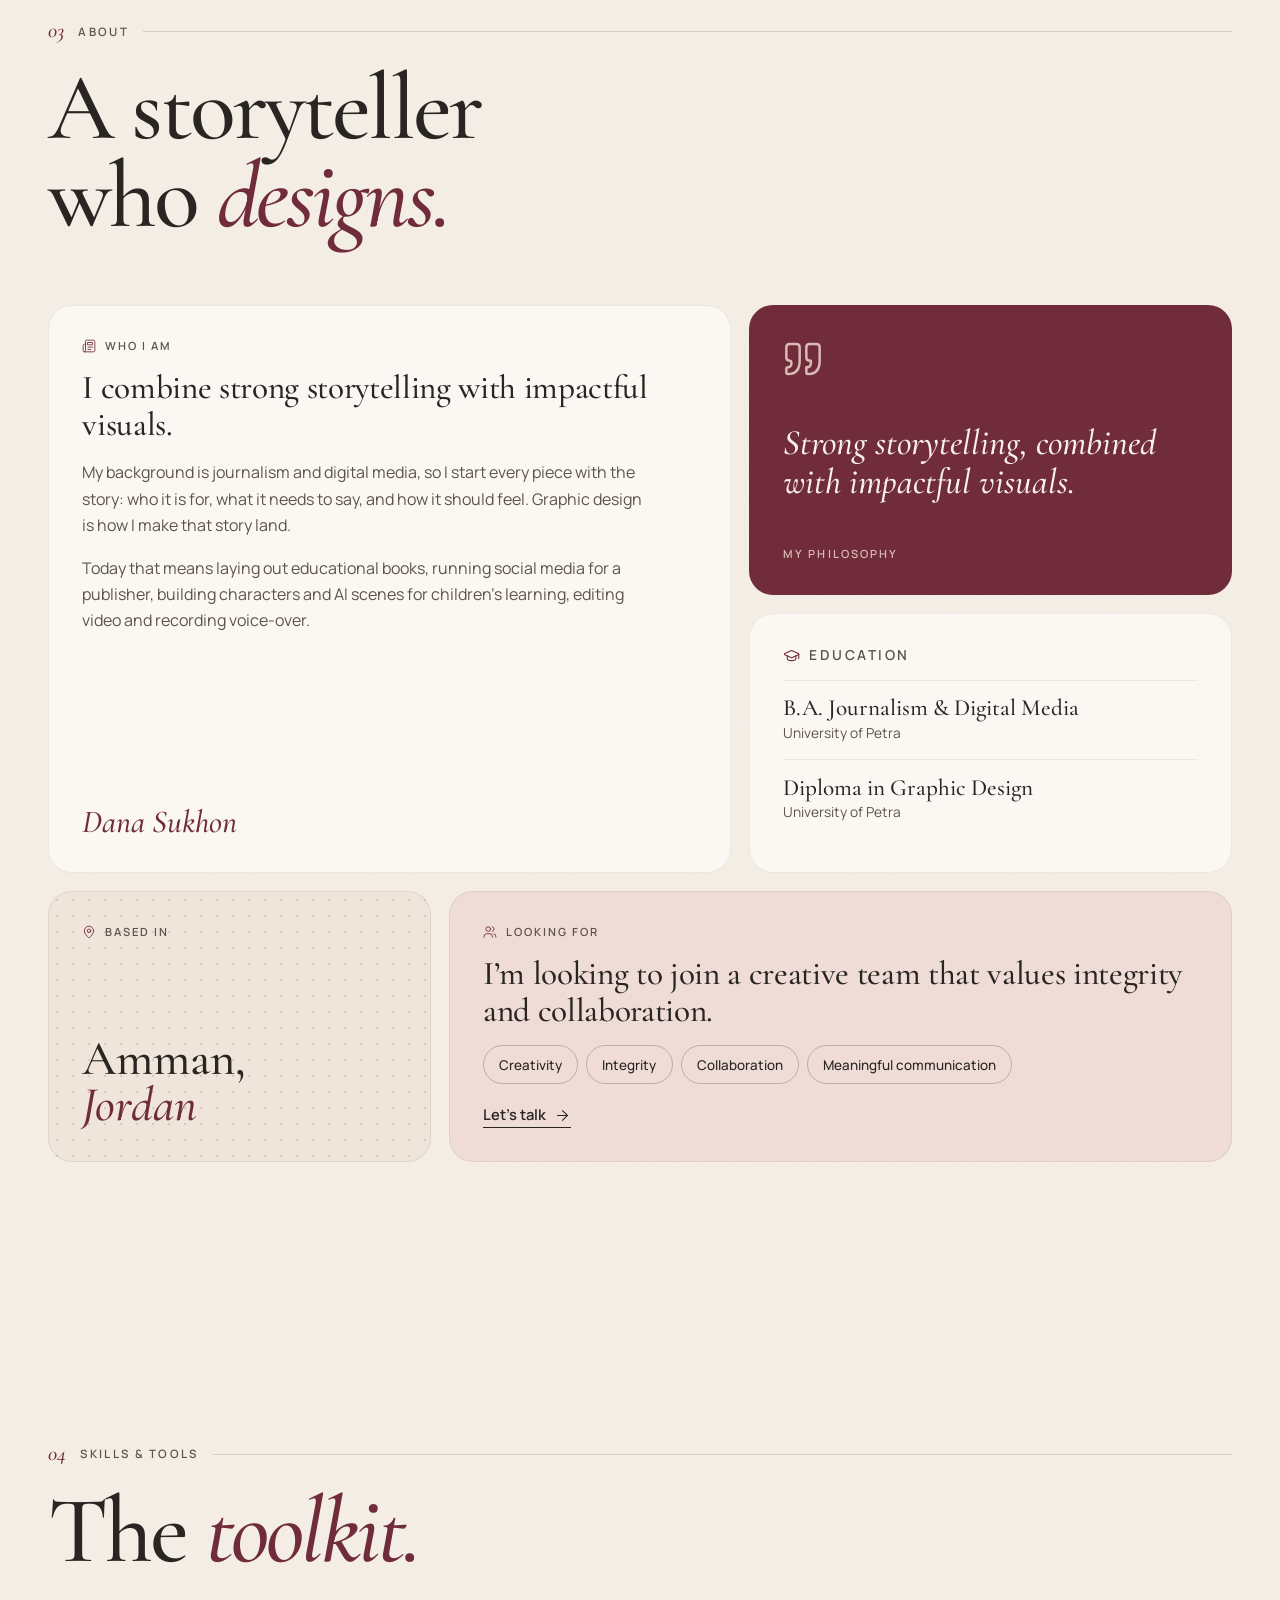
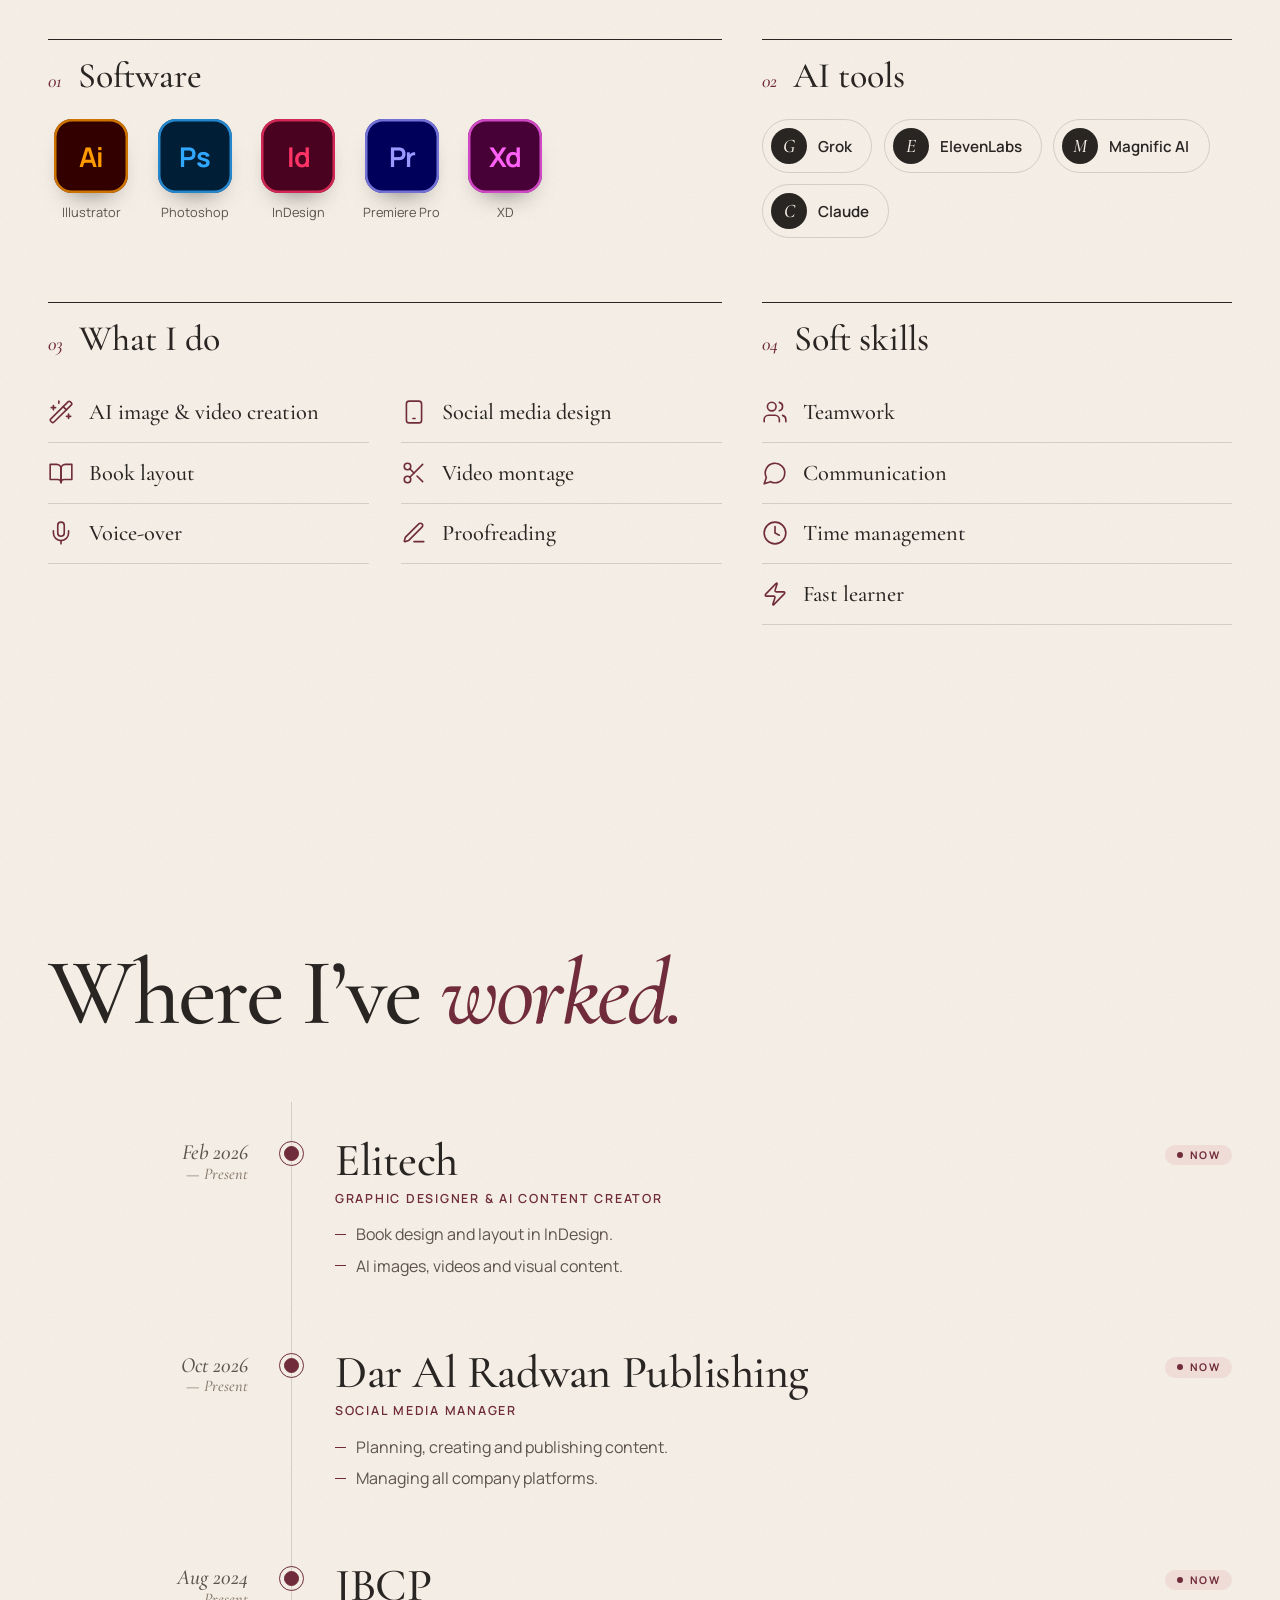
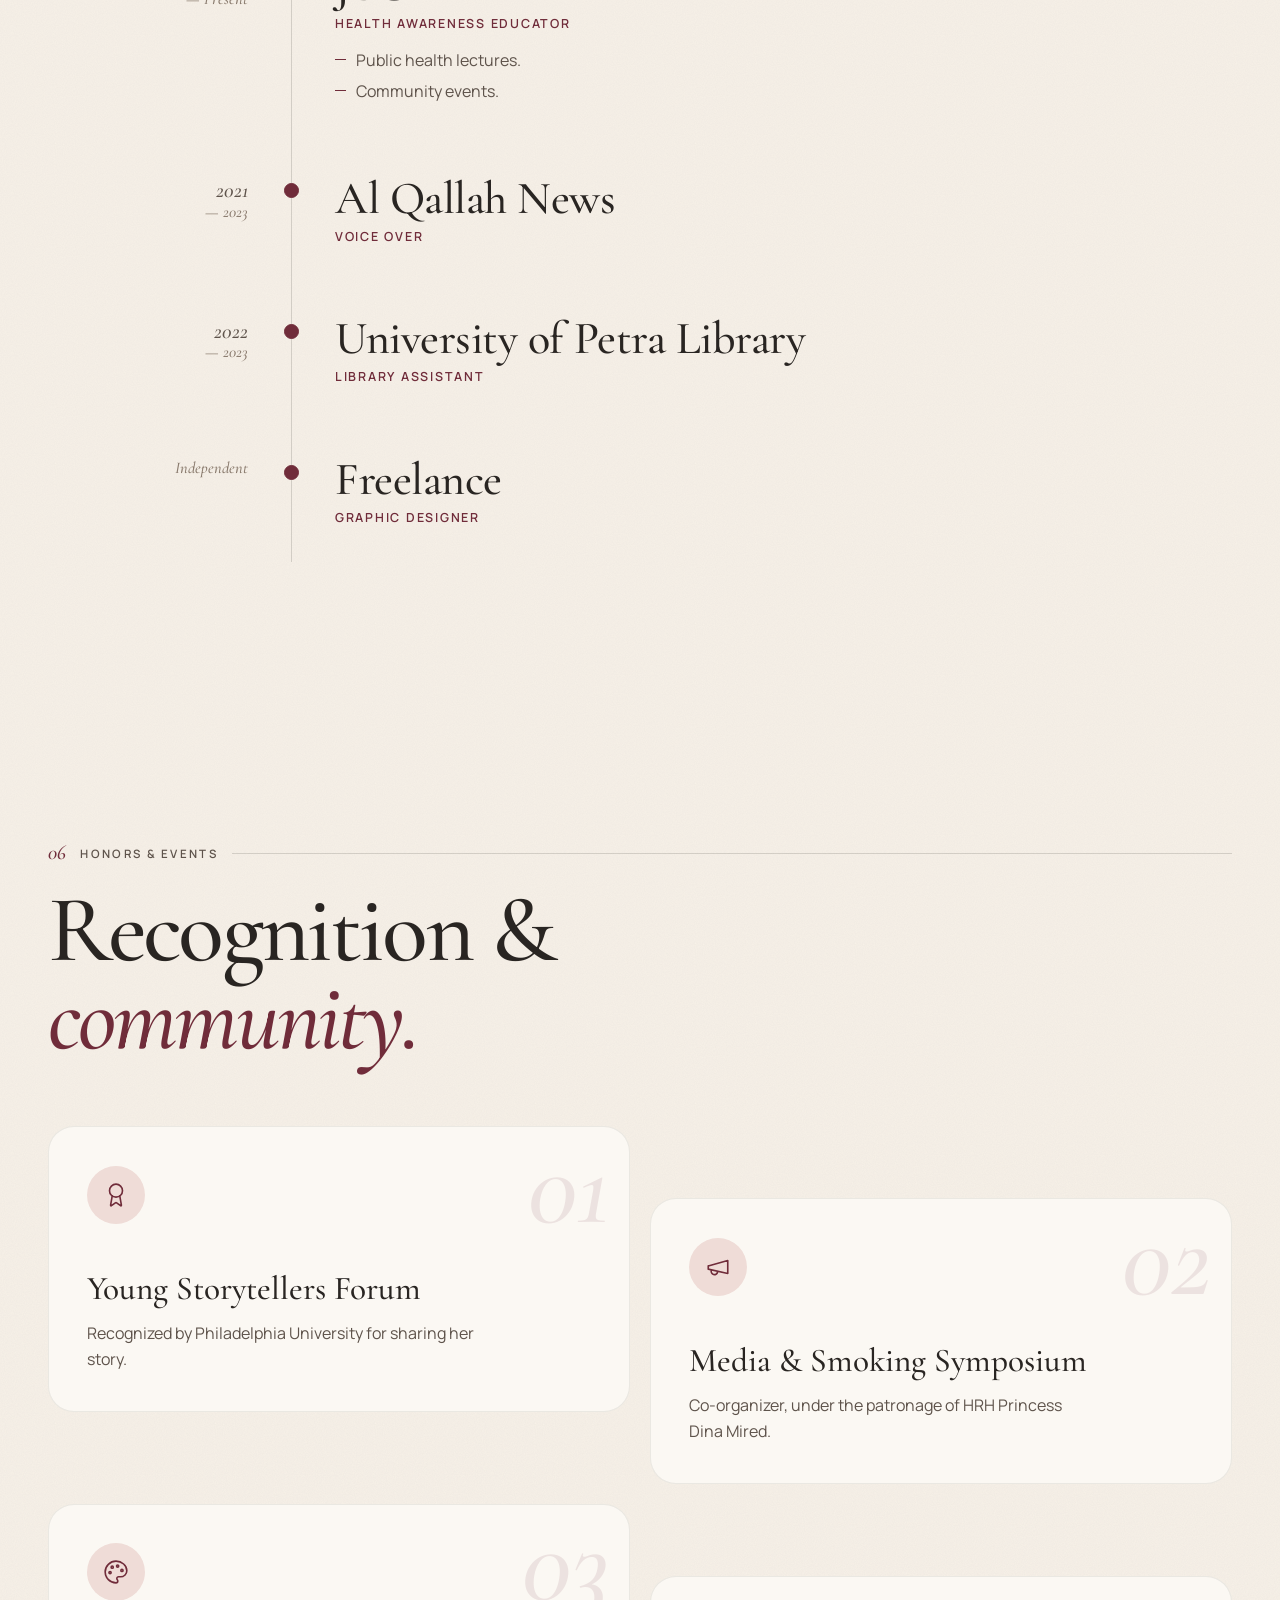
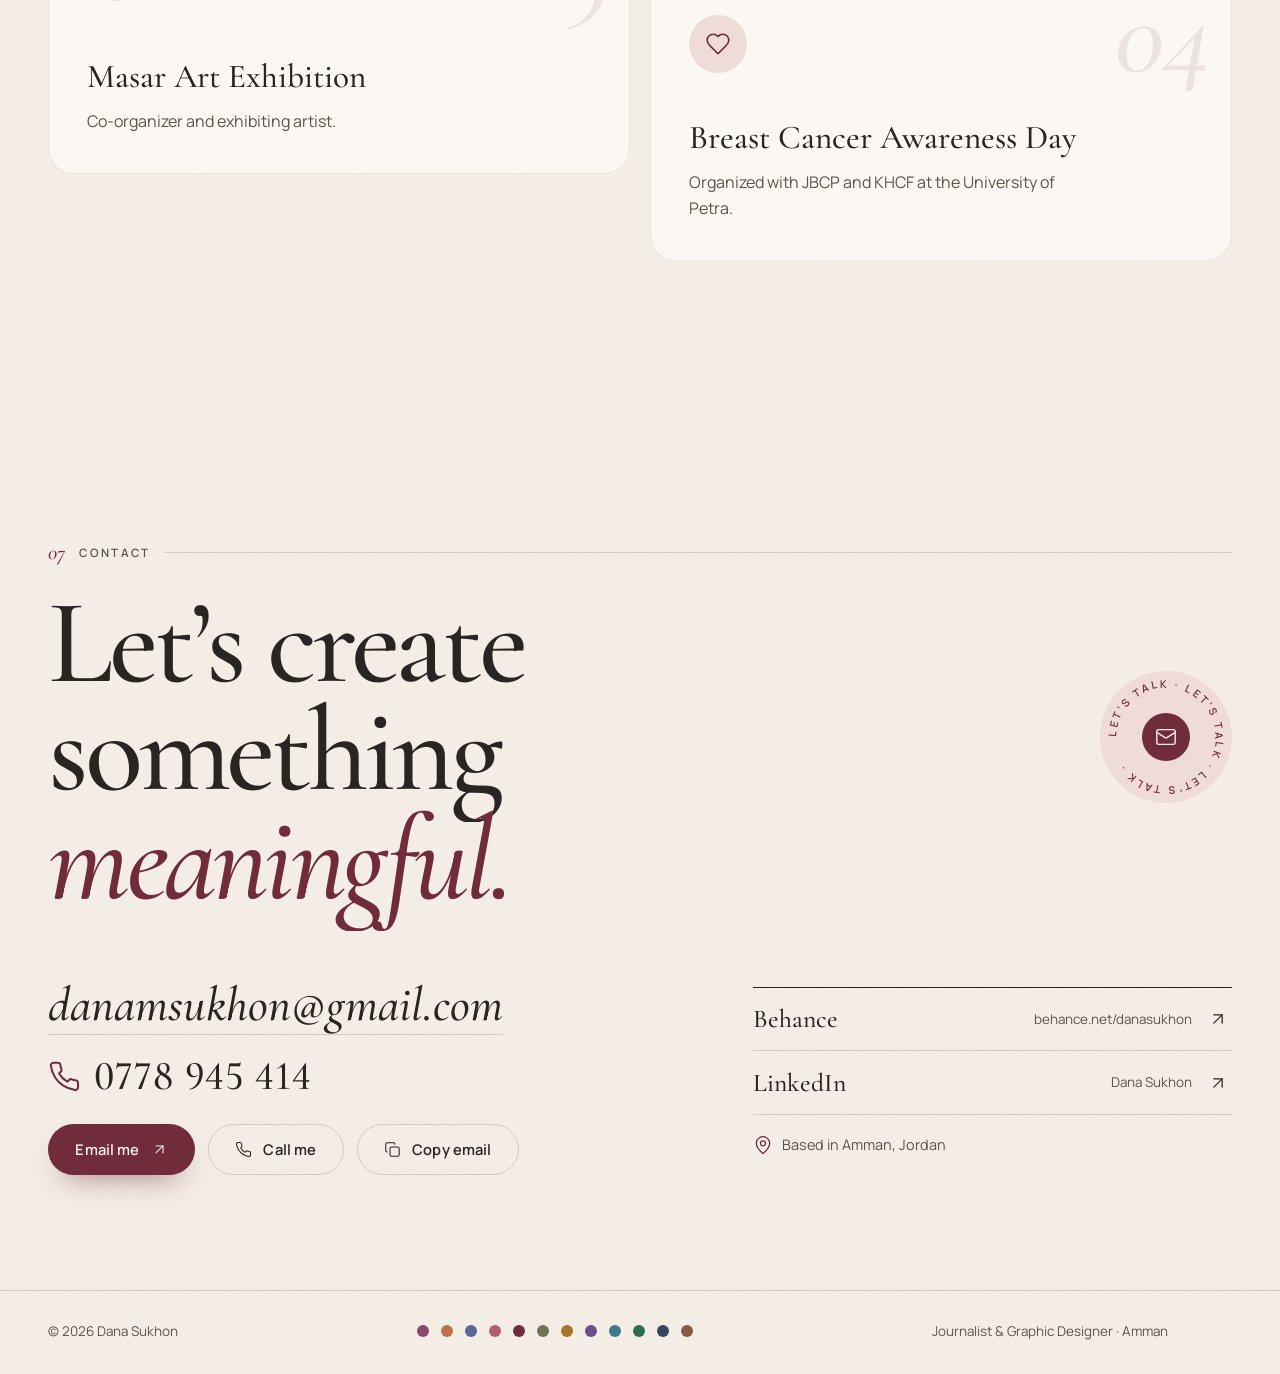
==== commit 4e5e5974: "Add Book Covers section: a shelf of five covers" ====
--- a/index.html
+++ b/index.html
@@ -14,7 +14,7 @@
   <link rel="preconnect" href="https://fonts.googleapis.com">
   <link rel="preconnect" href="https://fonts.gstatic.com" crossorigin>
   <link rel="stylesheet" href="https://fonts.googleapis.com/css2?family=Cormorant+Garamond:ital,wght@0,400;0,500;0,600;0,700;1,400;1,500;1,600&family=Manrope:wght@300;400;500;600;700&family=Amiri:ital,wght@0,400;0,700;1,400&family=UnifrakturMaguntia&family=IBM+Plex+Sans+Arabic:wght@300;400;500;600;700&family=Aref+Ruqaa:wght@400;700&display=swap">
-  <link rel="stylesheet" href="css/styles.css?v=202611251434">
+  <link rel="stylesheet" href="css/styles.css?v=202611251630">
 </head>
 <body>
   <a class="skip" href="#main">Skip to content</a>
@@ -46,15 +46,15 @@
 
   <noscript><p class="noscript">This portfolio needs JavaScript to show the work. Please turn it on, or write to danamsukhon@gmail.com.</p></noscript>
 
-  <script src="assets/images/manifest.js?v=202611251434"></script>
-  <script src="js/data.js?v=202611251434"></script>
-  <script src="js/i18n-data.js?v=202611251434"></script>
-  <script src="js/i18n.js?v=202611251434"></script>
-  <script src="js/icons.js?v=202611251434"></script>
-  <script src="js/core.js?v=202611251434"></script>
-  <script src="js/media.js?v=202611251434"></script>
-  <script src="js/views.js?v=202611251434"></script>
-  <script src="js/main.js?v=202611251434"></script>
+  <script src="assets/images/manifest.js?v=202611251630"></script>
+  <script src="js/data.js?v=202611251630"></script>
+  <script src="js/i18n-data.js?v=202611251630"></script>
+  <script src="js/i18n.js?v=202611251630"></script>
+  <script src="js/icons.js?v=202611251630"></script>
+  <script src="js/core.js?v=202611251630"></script>
+  <script src="js/media.js?v=202611251630"></script>
+  <script src="js/views.js?v=202611251630"></script>
+  <script src="js/main.js?v=202611251630"></script>
   <script>document.querySelector(".totop-ic").innerHTML = DS.icon("arrow-up");</script>
 </body>
 </html>
--- a/css/styles.css
+++ b/css/styles.css
@@ -960,6 +960,261 @@
 .cf-note { font: 600 .7rem/1 var(--sans); letter-spacing: .14em; text-transform: uppercase; color: var(--ink-2); }
 .cf-ctrl { display: flex; gap: .6rem; }
 
+/* ---------- covers: a shelf, the chosen cover in front ---------- */
+.cover-room { overflow: hidden; background: radial-gradient(120% 80% at 50% 30%, color-mix(in srgb, var(--acc) 9%, var(--ivory)), color-mix(in srgb, var(--acc) 20%, var(--ivory-2))); }
+.shelf { outline-offset: 8px; }
+.sh-stage { position: relative; height: clamp(300px, 58vh, 620px); margin: 1.4rem 0 2.2rem; container-type: size; touch-action: pan-y; }
+.sh-stage::after { content: ""; position: absolute; left: 24%; right: 24%; bottom: -20px; height: 40px; background: radial-gradient(closest-side, rgba(41, 37, 34, .2), transparent); pointer-events: none; }
+.sh-big { position: absolute; inset: 0; display: grid; place-items: center; padding: 0; border: 0; background: none; cursor: zoom-in;
+  opacity: 0; visibility: hidden; transform: translateY(20px) scale(.95); transition: opacity .5s var(--ease), transform .8s var(--ease), visibility 0s .5s; }
+.sh-big.on { opacity: 1; visibility: visible; transform: none; transition: opacity .5s var(--ease), transform .8s var(--ease); }
+.sh-obj { position: relative; display: block; isolation: isolate; aspect-ratio: var(--r);
+  width: min(calc(100cqw - 56px), calc((100cqh - 34px) * var(--r))); }
+.sh-obj img { position: relative; z-index: 1; display: block; width: 100%; height: 100%; object-fit: cover; }
+/* flash cards: the box in front, two cards peeking out behind it */
+.sh-big.is-card .sh-obj img { border-radius: 14px; box-shadow: 0 44px 60px -34px rgba(41, 37, 34, .62); }
+.sh-big.is-card .sh-obj::before, .sh-big.is-card .sh-obj::after { content: ""; position: absolute; inset: 0; border-radius: 14px; box-shadow: 0 12px 26px -14px rgba(41, 37, 34, .45); transition: transform .9s var(--ease); }
+.sh-big.is-card .sh-obj::before { z-index: 0; background: color-mix(in srgb, var(--acc) 12%, #fff); transform: translate(14px, -12px) rotate(2deg); }
+.sh-big.is-card .sh-obj::after { z-index: -1; background: color-mix(in srgb, var(--acc) 26%, #fff); transform: translate(26px, -22px) rotate(4deg); }
+.sh-big.is-card:hover .sh-obj::before { transform: translate(22px, -18px) rotate(3.5deg); }
+.sh-big.is-card:hover .sh-obj::after { transform: translate(40px, -32px) rotate(7deg); }
+/* books: a spine fold on the left, the page block on the right, turned a little */
+.sh-big.is-book .sh-obj { transform: perspective(1700px) rotateY(-11deg); transform-origin: left center; transition: transform .9s var(--ease); }
+.sh-big.is-book:hover .sh-obj { transform: perspective(1700px) rotateY(-3deg); }
+.sh-big.is-book .sh-obj img { border-radius: 3px 8px 8px 3px; box-shadow: 0 46px 60px -34px rgba(41, 37, 34, .62); }
+.sh-big.is-book .sh-obj::before { content: ""; position: absolute; inset: 0 auto 0 0; z-index: 2; width: 6%; border-radius: 3px 0 0 3px; pointer-events: none;
+  background: linear-gradient(90deg, rgba(0, 0, 0, .3), rgba(255, 255, 255, .24) 40%, rgba(0, 0, 0, .1) 72%, transparent); }
+.sh-big.is-book .sh-obj::after { content: ""; position: absolute; top: 1.4%; bottom: 1.4%; right: -13px; z-index: 0; width: 16px; border-radius: 0 6px 6px 0;
+  background: repeating-linear-gradient(90deg, #FBF8F3 0 2px, #E6DFD4 2px 3px); box-shadow: 0 30px 40px -26px rgba(41, 37, 34, .5); }
+/* ---------- covers "vhs" shelf: spines out, the middle one pulled out and turned to show its cover ----------
+   --H = the height of a cover; every size on the shelf follows from it (the script measures it). */
+.cs-room { overflow: hidden; background: color-mix(in srgb, var(--acc) 5%, #EDE8E1); }
+.cs3 { --H: min(44vh, 30vw); position: relative; padding: 1rem 0 0; -webkit-user-select: none; user-select: none; }
+.cs-box { display: inline-flex; align-items: center; gap: .5rem; height: 32px; padding: 0 14px; border: 1px solid rgba(41, 37, 34, .85); background: none; color: var(--ink);
+  font: 600 .66rem/1 var(--sans); letter-spacing: .09em; text-transform: uppercase; cursor: pointer; }
+.cs-box .ic { width: 14px; height: 14px; }
+/* kind tabs: boxed labels sharing borders, an accent block slides behind the one in use */
+.cs-tabs { position: relative; display: flex; justify-content: center; width: max-content; margin: 0 auto 1.2rem; isolation: isolate; }
+.cs-tab { position: relative; height: 28px; padding: 0 13px; margin-left: -1px; border: 1px solid rgba(41, 37, 34, .85); background: none; color: var(--ink); cursor: pointer;
+  font: 600 .64rem/1 var(--sans); letter-spacing: .09em; text-transform: uppercase; white-space: nowrap; transition: color .45s var(--ease); }
+.cs-tab.on { color: #fff; }
+.cs-ind { position: absolute; left: 0; top: 0; z-index: -1; height: 28px; margin-left: -1px; background: var(--acc); transition: width .6s var(--ease), transform .6s var(--ease); }
+/* the shelf */
+.cs-view { position: relative; height: calc(var(--H) + 90px); perspective: 2200px; perspective-origin: 50% 50%; touch-action: pan-y; outline-offset: -6px; cursor: grab; }
+.cs3.dragging .cs-view { cursor: grabbing; }
+.cs-stage { position: absolute; left: 50%; top: 50%; width: 0; height: 0; transform-style: preserve-3d; }
+.tp { position: absolute; left: 0; top: 0; width: 0; height: 0; transform-style: preserve-3d; will-change: transform; }
+.tp-f { position: absolute; top: calc(var(--H) / -2); height: var(--H); padding: 0; border: 0; border-radius: 2px; backface-visibility: hidden; overflow: hidden; }
+/* light falling across a turning box: the spine darkens as it turns away, the cover lights up as it turns to you */
+.tp-sp::after, .tp-cv::after { content: ""; position: absolute; inset: 0; background: #000; pointer-events: none; }
+.tp-sp::after { opacity: var(--ss, 0); }
+.tp-cv::after { opacity: var(--cs, .5); }
+/* spine: front of the box, the title running down it, the level badge on top, the designer at the foot */
+.tp-sp { left: calc(var(--ws) / -2); width: var(--ws); transform: translateZ(calc(var(--d) / 2)); cursor: pointer; color: #fff;
+  display: flex; flex-direction: column; align-items: center; gap: calc(var(--ws) * .3); padding: calc(var(--ws) * .3) 0 calc(var(--ws) * .32);
+  background: linear-gradient(90deg, color-mix(in srgb, var(--sp) 60%, #000), var(--sp) 16%, color-mix(in srgb, var(--sp) 74%, #fff) 48%, var(--sp) 80%, color-mix(in srgb, var(--sp) 62%, #000)); }
+.tp-lv { flex: none; display: grid; place-items: center; width: calc(var(--ws) * .62); aspect-ratio: 1; border-radius: 50%; background: #fff; color: var(--sp); font: 700 calc(var(--ws) * .34)/1 var(--sans); font-style: normal; }
+/* the title gets all the room between the badge and the name; the script shrinks it until it fits */
+.tp-tw { flex: 1 1 auto; min-height: 0; width: 100%; display: grid; place-items: center; overflow: hidden; }
+.tp-t { display: block; writing-mode: vertical-rl; font-weight: 700; font-family: var(--sans); line-height: 1; letter-spacing: .14em; text-transform: uppercase; white-space: nowrap; text-shadow: 0 1px 1px rgba(0, 0, 0, .3); }
+.tp-by { flex: none; writing-mode: vertical-rl; white-space: nowrap; font: 600 calc(var(--ws) * .16)/1 var(--sans); letter-spacing: .2em; text-transform: uppercase; opacity: .8; }
+/* cover: the right side of the box; it faces you when the box turns */
+.tp-cv { left: calc(var(--d) / -2); width: var(--d); transform: rotateY(90deg) translateZ(calc(var(--ws) / 2)); background: #fff; cursor: zoom-in;
+  box-shadow: 0 30px 60px -28px rgba(20, 16, 10, .55); }
+.tp-cv img { display: block; width: 100%; height: 100%; object-fit: cover; pointer-events: none; }
+.tp-cv::before { content: ""; position: absolute; inset: 0 auto 0 0; z-index: 1; width: 4%; pointer-events: none;
+  background: linear-gradient(90deg, rgba(0, 0, 0, .32), rgba(255, 255, 255, .2) 45%, transparent); }   /* the hinge next to the spine */
+/* back cover, the page edges behind, and the top (page edges too) */
+.tp-bk { left: calc(var(--d) / -2); width: var(--d); transform: rotateY(-90deg) translateZ(calc(var(--ws) / 2));
+  background: linear-gradient(120deg, color-mix(in srgb, var(--sp) 80%, #fff), var(--sp) 50%, color-mix(in srgb, var(--sp) 78%, #000)); }
+.tp-pg { left: calc(var(--ws) / -2); width: var(--ws); transform: rotateY(180deg) translateZ(calc(var(--d) / 2)); border-radius: 0;
+  background: linear-gradient(90deg, rgba(0, 0, 0, .14), transparent 14%, transparent 86%, rgba(0, 0, 0, .14)), repeating-linear-gradient(90deg, #FCF9F3 0 1.5px, #E2D9CC 1.5px 2.5px); }
+.tp-tp { left: calc(var(--ws) / -2); width: var(--ws); top: calc(var(--d) / -2); height: var(--d); transform: rotateX(90deg) translateZ(calc(var(--H) / 2)); border-radius: 0;
+  background: linear-gradient(90deg, rgba(0, 0, 0, .14), transparent 14%, transparent 86%, rgba(0, 0, 0, .14)), repeating-linear-gradient(90deg, #FCF9F3 0 1.5px, #E2D9CC 1.5px 2.5px); }
+/* a flash-card box: white card all round, the colour only on its spine */
+.k-cards .tp-cv { border-radius: 4px; }
+.k-cards .tp-cv::before { display: none; }
+.k-cards .tp-bk { background: linear-gradient(120deg, #FFFFFF, #ECE6DE); }
+.k-cards .tp-pg, .k-cards .tp-tp { background: linear-gradient(90deg, #E6DFD5, #FBF8F4 50%, #E6DFD5); }
+/* play button on the open cover's lower left corner */
+.cs-play { position: absolute; left: 0; top: 0; z-index: 2; width: 46px; height: 46px; display: grid; place-items: center; border-radius: 50%;
+  border: 1px solid var(--acc); color: var(--acc); background: rgba(247, 241, 232, .8); cursor: pointer; transform: translate(-50%, -50%) scale(0); }
+.cs-play svg { width: 13px; height: 13px; margin-left: 2px; }
+/* caption: each line slides through its own mask when the cover changes */
+.cs-cap { position: relative; display: grid; justify-items: center; gap: 10px; margin-top: .4rem; pointer-events: none; text-align: center; }
+.cs-mask { position: relative; display: grid; width: min(92vw, 760px); overflow: hidden; }
+.cs-mask > span { grid-area: 1 / 1; display: block; }
+.cs-ti { font: 400 clamp(1.7rem, 2.6vw, 2.4rem)/1.12 var(--serif); letter-spacing: -.01em; padding-bottom: .06em; }
+.cs-su { font: 600 .66rem/1.3 var(--sans); letter-spacing: .09em; text-transform: uppercase; color: var(--acc); }
+.cs-no { font: 500 .72rem/1.3 var(--sans); letter-spacing: .08em; color: var(--ink-2); }
+.cs-arrow { position: absolute; top: calc(var(--H) + 90px + 2.2rem); width: 48px; height: 48px; display: grid; place-items: center; border: 0; background: none; color: var(--ink); cursor: pointer; }
+.cs-arrow svg { width: 20px; height: 11px; transition: transform .4s var(--ease); }
+.cs-prev { left: max(20px, 4vw); } .cs-next { right: max(20px, 4vw); }
+.cs-prev:hover svg { transform: translateX(-4px); } .cs-next:hover svg { transform: translateX(4px); }
+/* printed-paper grain over the shelf and the caption */
+.cs-grain { position: absolute; inset: 0; z-index: 3; pointer-events: none; opacity: .5; mix-blend-mode: multiply;
+  background-image: url("data:image/svg+xml,%3Csvg xmlns='http://www.w3.org/2000/svg' width='220' height='220'%3E%3Cfilter id='n'%3E%3CfeTurbulence type='fractalNoise' baseFrequency='.85' numOctaves='3' stitchTiles='stitch'/%3E%3CfeColorMatrix values='0 0 0 0 .45 0 0 0 0 .42 0 0 0 0 .38 0 0 0 .22 0'/%3E%3C/filter%3E%3Crect width='220' height='220' filter='url(%23n)'/%3E%3C/svg%3E"); }
+@media (max-width: 760px) {
+  .cs3 { --H: min(60vw, 40svh); }
+  .cs-tab, .cs-ind { height: 26px; } .cs-tab { padding: 0 8px; font-size: .58rem; }
+  .cs-ti { font-size: 1.5rem; }
+  .cs-arrow { top: calc(var(--H) + 90px + 1.6rem); } .cs-prev { left: 6px; } .cs-next { right: 6px; }
+}
+
+/* covers "trio": three books standing side by side, book 1 (landscape) in the middle.
+   Each book is a 3D box: cover (front), spine (left), page edges (right and top). */
+.book-trio { --h: clamp(200px, 26vw, 350px); position: relative; display: flex; justify-content: center; align-items: flex-start; gap: clamp(1.4rem, 4.5vw, 4.5rem);
+  padding: 3rem 0 .5rem; }
+/* each book gets its own camera, a little above it, so its top and sides show */
+.bk-wrap { --bh: var(--h); position: relative; margin: 0; display: flex; flex-direction: column; align-items: center; perspective: 1300px; perspective-origin: 50% -40%; }
+.bk-wrap.land { --bh: calc(var(--h) * .8); margin-top: calc(var(--h) * .2); }
+.trio .bkw1 { order: 2; } .trio .bkw2 { order: 1; } .trio .bkw3 { order: 3; }
+.bk-wrap::before { content: ""; position: absolute; left: -10%; right: -10%; top: calc(var(--bh) - 18px); height: 36px; pointer-events: none;
+  background: radial-gradient(closest-side, rgba(41, 37, 34, .32), transparent); }
+/* A closed hardcover, built as a real box that can be turned all the way round (it never opens):
+   --t = whole thickness, --bd = board thickness, --ov = how far the boards stand out past the pages, --sp = spine colour.
+   Every face looks outwards and hides its back, so the box draws correctly from any side. */
+.book3d { --t: clamp(22px, 2.6vw, 34px); --bd: 3px; --ov: 5px; --pg: calc(var(--t) - 2 * var(--bd));
+  position: relative; display: block; height: var(--bh); aspect-ratio: var(--r); padding: 0; border: 0; background: none; cursor: grab; touch-action: pan-y;
+  transform-style: preserve-3d; transform: rotateX(var(--rx, 0deg)) rotateY(var(--ry, 0deg)); transition: transform .9s var(--ease), translate .5s var(--ease); }
+.book3d.turning { cursor: grabbing; transition: none; }
+.book-trio { -webkit-user-select: none; user-select: none; }
+.book3d:hover, .book3d:focus-visible { translate: 0 -10px; }
+.trio .bkw2 .book3d { --ry: -26deg; }
+.trio .bkw3 .book3d { --ry: 26deg; }
+.trio .bkw1 .book3d { --ry: -4deg; }
+.book3d > span { position: absolute; display: block; backface-visibility: hidden; }
+/* front board (the cover) with the hinge groove next to the spine */
+.bk-face { inset: 0; transform: translateZ(calc(var(--t) / 2)); border-radius: 2px 5px 5px 2px; overflow: hidden; box-shadow: 0 0 0 1px rgba(0, 0, 0, .07); }
+.bk-face img { display: block; width: 100%; height: 100%; object-fit: cover; pointer-events: none; }
+.bk-face::after { content: ""; position: absolute; inset: 0 auto 0 0; width: 7%; pointer-events: none;
+  background: linear-gradient(90deg, rgba(0, 0, 0, .34), rgba(255, 255, 255, .1) 16%, rgba(0, 0, 0, .24) 30%, rgba(255, 255, 255, .26) 44%, rgba(0, 0, 0, .05) 70%, transparent); }
+/* back board */
+.bk-back { inset: 0; transform: rotateY(180deg) translateZ(calc(var(--t) / 2)); border-radius: 5px 2px 2px 5px;
+  background: linear-gradient(120deg, color-mix(in srgb, var(--sp) 82%, #fff), var(--sp) 45%, color-mix(in srgb, var(--sp) 80%, #000)); }
+.bk-back::after { content: ""; position: absolute; inset: 0 0 0 auto; width: 7%;
+  background: linear-gradient(270deg, rgba(0, 0, 0, .3), rgba(255, 255, 255, .14) 40%, transparent); }
+/* the spine, rounded by its shading, with the title running down it */
+.bk-spine { top: 0; bottom: 0; left: calc(var(--t) / -2); width: var(--t); transform: rotateY(-90deg); border-radius: 4px; overflow: hidden;
+  display: grid !important; place-items: center;
+  background: linear-gradient(90deg, color-mix(in srgb, var(--sp) 62%, #000), var(--sp) 18%, color-mix(in srgb, var(--sp) 72%, #fff) 50%, var(--sp) 82%, color-mix(in srgb, var(--sp) 62%, #000)); }
+.bk-spine b { writing-mode: vertical-rl; font: 700 clamp(.58rem, .9vw, .8rem)/1 var(--sans); letter-spacing: .16em; text-transform: uppercase; color: #fff;
+  text-shadow: 0 1px 1px rgba(0, 0, 0, .35); white-space: nowrap; }
+/* the page block: set back from the boards on the fore-edge, top and bottom */
+.bk-pages { top: var(--ov); bottom: var(--ov); width: var(--pg); left: calc(100% - var(--ov) - var(--pg) / 2); transform: rotateY(90deg);
+  background: linear-gradient(90deg, rgba(0, 0, 0, .12), transparent 18%, transparent 82%, rgba(0, 0, 0, .12)),
+              repeating-linear-gradient(90deg, #FCF9F3 0 1.5px, #E4DCCF 1.5px 2.5px); }
+.bk-top, .bk-bottom { left: 2px; right: var(--ov); height: var(--pg);
+  background: linear-gradient(0deg, rgba(0, 0, 0, .1), transparent 20%, transparent 80%, rgba(0, 0, 0, .1)),
+              repeating-linear-gradient(0deg, #FCF9F3 0 1.5px, #E4DCCF 1.5px 2.5px); }
+.bk-top { top: calc(var(--ov) - var(--pg) / 2); transform: rotateX(90deg); }
+.bk-bottom { top: calc(100% - var(--ov) - var(--pg) / 2); transform: rotateX(-90deg); }
+/* the thickness of the two boards, seen from the side, the top and the bottom */
+.bk-edge { background: color-mix(in srgb, var(--sp) 70%, #000); }
+.e-fr, .e-br { top: 0; bottom: 0; width: var(--bd); left: calc(100% - var(--bd) / 2); }
+.e-fr { transform: translateZ(calc(var(--t) / 2 - var(--bd) / 2)) rotateY(90deg); }
+.e-br { transform: translateZ(calc(var(--bd) / 2 - var(--t) / 2)) rotateY(90deg); }
+.e-ft, .e-bt, .e-fb, .e-bb { left: 0; right: 0; height: var(--bd); }
+.e-ft, .e-bt { top: calc(var(--bd) / -2); }
+.e-fb, .e-bb { top: calc(100% - var(--bd) / 2); }
+.e-ft { transform: translateZ(calc(var(--t) / 2 - var(--bd) / 2)) rotateX(90deg); }
+.e-bt { transform: translateZ(calc(var(--bd) / 2 - var(--t) / 2)) rotateX(90deg); }
+.e-fb { transform: translateZ(calc(var(--t) / 2 - var(--bd) / 2)) rotateX(-90deg); }
+.e-bb { transform: translateZ(calc(var(--bd) / 2 - var(--t) / 2)) rotateX(-90deg); }
+.bk-wrap figcaption { display: flex; align-items: baseline; gap: .55rem; margin-top: 1.7rem; font: 500 clamp(1.1rem, 1.6vw, 1.35rem)/1.2 var(--serif); }
+.bk-no { font: italic 500 .95rem/1 var(--serif); color: var(--acc); }
+@media (max-width: 760px) {
+  .book-trio { --h: 40vw; flex-wrap: wrap; gap: 2.2rem 1.6rem; padding-top: 2rem; }
+  .trio .bkw1 { order: 0; flex-basis: 100%; }
+  .trio .bk-wrap.land { --bh: 50vw; margin-top: 0; }
+  .trio .bkw2 .book3d { --ry: -16deg; }
+  .trio .bkw3 .book3d { --ry: 16deg; }
+}
+/* "pair": a flash-card box (landscape) and a book (portrait), turned towards each other */
+.book-trio.pair { --h: clamp(220px, 30vw, 400px); gap: clamp(2rem, 7vw, 7rem); }
+.pair .bkw1 .book3d { --ry: -20deg; }
+.pair .bkw2 .book3d { --ry: 20deg; }
+/* "row": four or more side by side, fanned towards the middle (the angles come from the page) */
+.book-trio.row { --h: clamp(160px, 20vw, 290px); gap: clamp(1.2rem, 3.6vw, 3.4rem); }
+@media (max-width: 760px) { .book-trio.row { --h: 36vw; gap: 2.2rem 1.6rem; } }
+/* a flash-card box: deeper, square sides in white card (no boards, no page block), the coloured spine, a lid line on top */
+.k-cards .book3d { --t: clamp(34px, 4vw, 54px); --bd: 0px; --ov: 0px; }
+.k-cards .bk-face { border-radius: 6px; }
+.k-cards .bk-face::after, .k-cards .bk-edge, .k-cards .bk-back::after { display: none; }
+.k-cards .bk-back { border-radius: 6px; background: linear-gradient(120deg, #FFFFFF, #EFE9E1); }
+.k-cards .bk-spine { border-radius: 3px; background: linear-gradient(90deg, color-mix(in srgb, var(--sp) 80%, #000), var(--sp) 30%, color-mix(in srgb, var(--sp) 85%, #fff) 60%, var(--sp)); }
+.k-cards .bk-pages { left: calc(100% - var(--t) / 2); width: var(--t); top: 0; bottom: 0; border-radius: 3px;
+  background: linear-gradient(90deg, #E4DDD3, #FBF8F4 45%, #E8E1D7); }
+.k-cards .bk-top, .k-cards .bk-bottom { left: 0; right: 0; height: var(--t); border-radius: 3px; }
+.k-cards .bk-top { top: calc(var(--t) / -2); background: linear-gradient(0deg, #F1ECE5, #FFFFFF 50%, #EDE7DF); }
+.k-cards .bk-top::after { content: ""; position: absolute; left: 0; right: 0; top: 38%; height: 1px; background: rgba(0, 0, 0, .14); }   /* the lid */
+.k-cards .bk-bottom { top: calc(100% - var(--t) / 2); background: #E9E2D8; }
+@media (max-width: 760px) {
+  .book-trio.pair { --h: 38vw; flex-wrap: nowrap; gap: 1.4rem; }
+  .pair .bkw1 .book3d { --ry: -14deg; }
+  .pair .bkw2 .book3d { --ry: 14deg; }
+}
+/* home door for the pair: the card box in front on the left, the book standing behind on the right */
+.cv-covers.cv-pair .cv-cov.cc0 { z-index: 2; height: 40%; transform: translateX(-92%) rotate(-4deg); }
+.cv-covers.cv-pair .cv-cov.cc1 { z-index: 1; height: 62%; transform: translateX(-6%) rotate(3deg); }
+.door:hover .cv-covers.cv-pair .cv-cov.cc0 { transform: translateX(-102%) translateY(-5%) rotate(-7deg); }
+.door:hover .cv-covers.cv-pair .cv-cov.cc1 { transform: translateX(2%) translateY(-5%) rotate(6deg); }
+/* home door for the trio: book 1 in front, books 2 and 3 standing behind it */
+.cv-covers.cv-trio .cv-cov.is-book { height: 50%; }
+.cv-covers.cv-trio .cv-cov.is-book.land { height: 40%; }
+.cv-covers.cv-trio .cv-cov.cc0 { transform: translateX(-132%) rotate(-5deg); }
+.cv-covers.cv-trio .cv-cov.cc1 { z-index: 2; transform: translateX(-50%); }
+.cv-covers.cv-trio .cv-cov.cc2 { transform: translateX(32%) rotate(5deg); }
+.door:hover .cv-covers.cv-trio .cv-cov.cc0 { transform: translateX(-146%) translateY(-4%) rotate(-8deg); }
+.door:hover .cv-covers.cv-trio .cv-cov.cc1 { transform: translateX(-50%) translateY(-5%) scale(1.04); }
+.door:hover .cv-covers.cv-trio .cv-cov.cc2 { transform: translateX(46%) translateY(-4%) rotate(8deg); }
+
+/* a picture holding several covers: shown flat, like a print */
+.sh-big.is-set .sh-obj img { border-radius: 6px; box-shadow: 0 0 0 10px #fff, 0 50px 70px -34px rgba(41, 37, 34, .6); }
+.shelf.solo .sh-stage { height: clamp(380px, 80vh, 900px); }
+.shelf.solo .sh-bar { justify-content: center; text-align: center; }
+.shelf.solo .sh-cap { justify-content: center; }
+.sh-bar { display: flex; justify-content: space-between; align-items: center; gap: 1.2rem 2rem; flex-wrap: wrap; }
+.sh-cap { display: flex; align-items: baseline; gap: .4rem 1.1rem; flex-wrap: wrap; }
+.sh-no { font: italic 500 1.15rem/1 var(--serif); color: var(--acc); }
+.sh-title { font: 500 clamp(1.6rem, 3vw, 2.3rem)/1.25 var(--serif); }
+.sh-note { font: 600 .7rem/1 var(--sans); letter-spacing: .14em; text-transform: uppercase; color: var(--ink-2); }
+.sh-ctrl { display: flex; gap: .6rem; }
+/* the shelf: every cover stands on one plank that scrolls with them on small screens */
+.sh-rail { display: flex; align-items: flex-end; gap: clamp(.8rem, 2.2vw, 1.8rem); margin-top: 2rem; padding: 24px 1.2rem 18px; overflow-x: auto; scrollbar-width: none;
+  background: linear-gradient(180deg, color-mix(in srgb, var(--acc) 34%, #fff) 0 30%, color-mix(in srgb, var(--acc) 64%, #1C1418)) bottom / 100% 16px no-repeat local; }
+.sh-rail::-webkit-scrollbar { display: none; }
+.sh-item:first-child { margin-left: auto; }
+.sh-item:last-child { margin-right: auto; }
+.sh-item { position: relative; flex: none; height: clamp(72px, 10vw, 118px); aspect-ratio: var(--r); padding: 0; border: 0; overflow: hidden; background: #fff; cursor: pointer;
+  transform-origin: bottom center; filter: saturate(.85) brightness(.96); box-shadow: 0 12px 14px -10px rgba(41, 37, 34, .55);
+  transition: transform .5s var(--ease), box-shadow .5s var(--ease), filter .4s; }
+.sh-item img { display: block; width: 100%; height: 100%; object-fit: cover; }
+.sh-item.is-card { border-radius: 6px; }
+.sh-item.is-book { border-radius: 2px 4px 4px 2px; }
+.sh-item.is-book::before { content: ""; position: absolute; inset: 0 auto 0 0; width: 8%; background: linear-gradient(90deg, rgba(0, 0, 0, .28), rgba(255, 255, 255, .2) 50%, transparent); }
+.sh-item:hover { transform: translateY(-6px); filter: none; }
+.sh-item[aria-selected="true"] { transform: translateY(-14px); filter: none; box-shadow: 0 22px 24px -12px rgba(41, 37, 34, .55), 0 0 0 3px var(--ivory), 0 0 0 5px var(--acc); }
+
+/* covers home door: two flash-card boxes leaning on a standing book */
+.cv-covers { background: radial-gradient(110% 90% at 50% 25%, color-mix(in srgb, var(--acc) 10%, var(--ivory)), color-mix(in srgb, var(--acc) 26%, var(--ivory-2))); }
+.cv-cov { position: absolute; left: 50%; bottom: 17%; aspect-ratio: var(--r); overflow: hidden; box-shadow: 0 26px 34px -20px rgba(41, 37, 34, .55); transition: transform 1s var(--ease); }
+.cv-cov img { display: block; width: 100%; height: 100%; object-fit: cover; }
+.cv-cov.is-card { height: 36%; border-radius: 7px; }
+.cv-cov.is-book { height: 62%; border-radius: 2px 5px 5px 2px; }
+.cv-cov.is-book::before { content: ""; position: absolute; inset: 0 auto 0 0; z-index: 1; width: 7%; background: linear-gradient(90deg, rgba(0, 0, 0, .28), rgba(255, 255, 255, .18) 45%, transparent); }
+.cv-cov.cc0 { transform: translateX(-104%) rotate(-6deg); }
+.cv-cov.cc1 { z-index: 2; transform: translateX(-50%); }
+.cv-cov.cc2 { transform: translateX(4%) rotate(6deg); }
+.door:hover .cv-cov.cc0 { transform: translateX(-114%) translateY(-5%) rotate(-9deg); }
+.door:hover .cv-cov.cc1 { transform: translateX(-50%) translateY(-5%) scale(1.03); }
+.door:hover .cv-cov.cc2 { transform: translateX(14%) translateY(-5%) rotate(9deg); }
+.cv-cov.is-set { height: 74%; border-radius: 4px; box-shadow: 0 0 0 5px #fff, 0 30px 40px -20px rgba(41, 37, 34, .55); }
+.cv-covers.solo .cv-cov.cc0 { z-index: 2; transform: translateX(-50%) rotate(-2deg); }
+.door:hover .cv-covers.solo .cv-cov.cc0 { transform: translateX(-50%) translateY(-4%) rotate(0deg) scale(1.03); }
+.cv-ledge { position: absolute; left: 10%; right: 10%; bottom: 13%; height: 4%; border-radius: 3px; box-shadow: 0 14px 18px -10px rgba(41, 37, 34, .45);
+  background: linear-gradient(180deg, color-mix(in srgb, var(--acc) 38%, #fff), color-mix(in srgb, var(--acc) 66%, #1C1418)); }
+
 /* ---------- kufi print: framed prints on a cross-stitch wall ---------- */
 .kufi-wall { background-color: color-mix(in srgb, var(--acc) 6%, var(--ivory));
   background-image: repeating-conic-gradient(color-mix(in srgb, var(--acc) 7%, transparent) 0 25%, transparent 0 50%);
